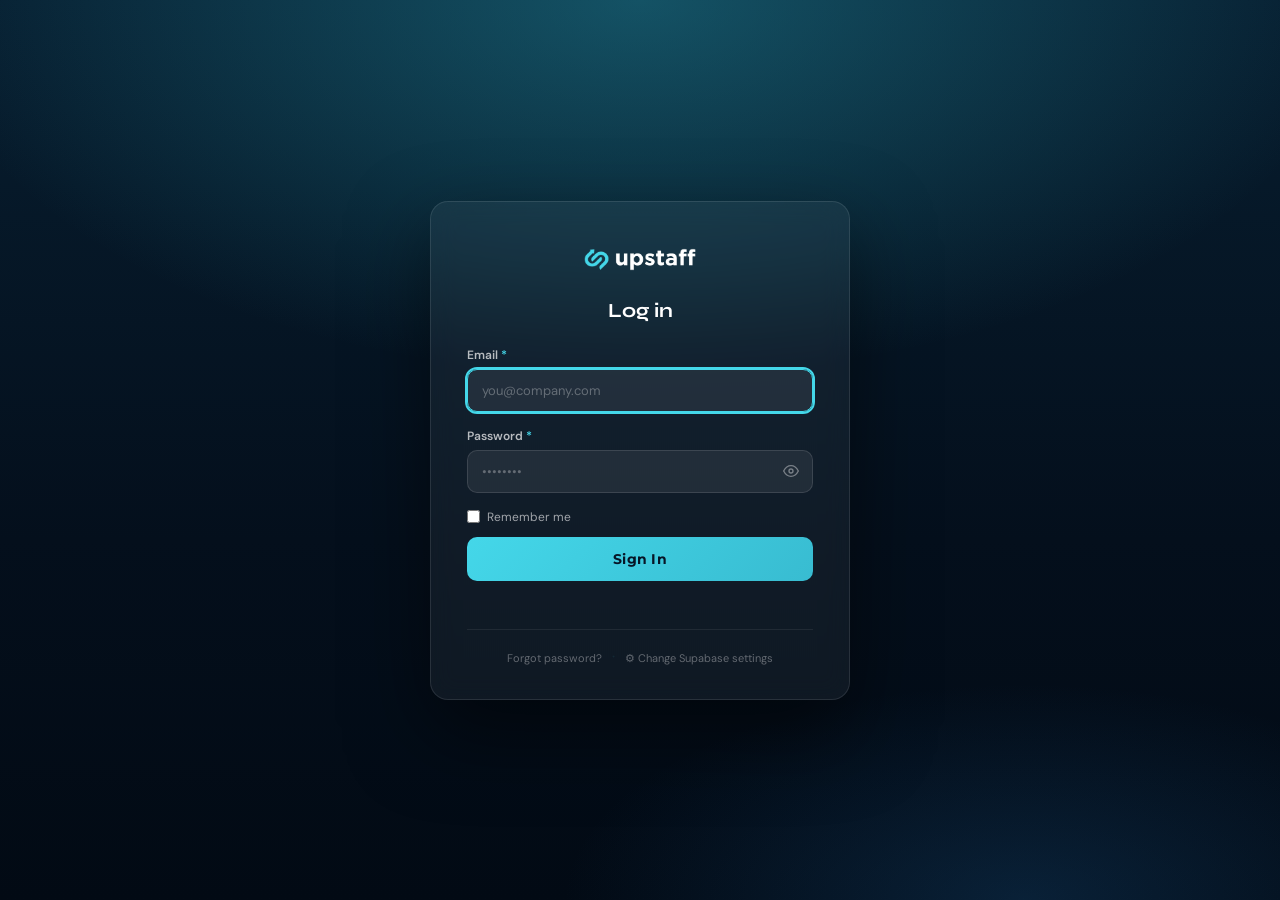
==== index.html @ f45a8b85 "Apply review feedback UI fixes and migrate applicants table to Supabase flat columns UI / UX: - Repl" ====
<!doctype html>
<html lang="en" class="auth-pending">
<head>
<meta charset="UTF-8"/>
<meta name="viewport" content="width=device-width, initial-scale=1.0"/>
<link rel="icon" type="image/png" href="css/Logo-NavBar.png"/>
<link rel="stylesheet" href="https://cdn.jsdelivr.net/npm/cropperjs@1.6.2/dist/cropper.min.css"/>
<script src="https://cdn.jsdelivr.net/npm/cropperjs@1.6.2/dist/cropper.min.js"></script>
<!-- Supabase auth does not need Cross-Origin-Opener-Policy -->

<!-- Hide app UI until auth check finishes — prevents flash-of-content
     and stops a "disable JS" attacker from seeing skeleton. -->
<style id="auth-gate-style">
  html.auth-pending body > *:not(#login-gate-overlay):not(script):not(style) {
    visibility: hidden !important;
  }
  html.auth-pending #login-gate-overlay { visibility: visible !important; }
</style>
<script>
  // Fail-safe: if JS errors before auth resolves, still keep app hidden.
  // Removed by _hideLoginGate() on successful login, or by _showLoginGate()
  // (which keeps the gate visible).
  window._releaseAuthPending = function () {
    document.documentElement.classList.remove('auth-pending');
  };
</script>

<title>upstaff — Project Board</title>
<link rel="preconnect" href="https://fonts.googleapis.com"/>
<link href="https://fonts.googleapis.com/css2?family=Montserrat:wght@500;600;700&family=Syne:wght@600;700;800&family=DM+Sans:opsz,wght@9..40,400;9..40,500;9..40,600&display=swap" rel="stylesheet"/>
<!-- ══════════════════════════════════════════════
     GOOGLE CALENDAR API — Script Loader
     This loads the Google API client library (gapi)
     which lets us connect to Google Calendar.
══════════════════════════════════════════════ -->
<script src="https://apis.google.com/js/api.js"></script>
<!-- GIS client kept for Google Calendar OAuth (not used for login) -->
<script src="https://accounts.google.com/gsi/client" async defer></script>
<!-- Supabase JS SDK -->
<script src="https://cdn.jsdelivr.net/npm/@supabase/supabase-js@2"></script>
<script src="https://cdn.jsdelivr.net/npm/@emailjs/browser@4/dist/email.min.js"></script>
  <link rel="stylesheet" href="css/pm-ui-base.css">
<link rel="stylesheet" href="css/pm-ui-components.css">
<link rel="stylesheet" href="css/pm-ui-calendar.css">
<link rel="stylesheet" href="css/pm-ui-glass.css">
<!-- ── Library integrations ── -->
<link rel="stylesheet" href="https://unpkg.com/tippy.js@6/dist/tippy.css" />
<script src="https://cdn.jsdelivr.net/npm/apexcharts"></script>
<script src="https://cdn.jsdelivr.net/npm/sortablejs@latest/Sortable.min.js"></script>
<script src="https://cdn.jsdelivr.net/npm/gsap@3/dist/gsap.min.js"></script>
<script src="https://unpkg.com/@popperjs/core@2"></script>
<script src="https://unpkg.com/tippy.js@6"></script>
</head>
<body>
<div id="app">

<!-- ════════════════════════════════════════
     SIDEBAR
════════════════════════════════════════ -->
<aside id="sidebar">
<div class="sidebar-logo">
    <!-- dark mode logo (light-coloured, shows on dark sidebar) -->
    <img class="sidebar-logo-img logo-for-dark"  src="css/logo-footer.dark.png"  alt="upstaff logo" style="display:block"/>
    <!-- light mode logo (dark-coloured, shows on white sidebar) -->
    <img class="sidebar-logo-img logo-for-light" src="css/logo-footer.light.png" alt="upstaff logo" style="display:none"/>
  </div>

  <div class="sidebar-section-label">Workspace</div>
  <nav>
    <button class="nav-item active" data-space="recruitment" aria-label="Recruitment">
      <svg width="16" height="16" viewBox="0 0 24 24" fill="none" stroke="currentColor" stroke-width="2.2" stroke-linecap="round"><circle cx="12" cy="8" r="4"/><path d="M20 21a8 8 0 1 0-16 0"/></svg>
      <span class="nav-label">Recruitment</span>
    </button>
    <button class="nav-item" data-space="onboarding" aria-label="Onboarding">
      <svg width="16" height="16" viewBox="0 0 24 24" fill="none" stroke="currentColor" stroke-width="2.2" stroke-linecap="round"><rect x="2" y="7" width="20" height="14" rx="2"/><path d="M16 21V5a2 2 0 0 0-2-2h-4a2 2 0 0 0-2 2v16"/></svg>
      <span class="nav-label">Onboarding</span>
    </button>
    <div class="sidebar-section-label u-mt-8">Views</div>
    <button class="nav-item" data-space="analytics" aria-label="Analytics">
      <svg width="16" height="16" viewBox="0 0 24 24" fill="none" stroke="currentColor" stroke-width="2.2" stroke-linecap="round"><line x1="18" y1="20" x2="18" y2="10"/><line x1="12" y1="20" x2="12" y2="4"/><line x1="6" y1="20" x2="6" y2="14"/></svg>
      <span class="nav-label">Analytics</span>
    </button>
    <!-- Calendar nav item now switches to calendar view directly -->
    <button class="nav-item" data-space="calendar-nav" id="nav-calendar" aria-label="Calendar">
      <svg width="16" height="16" viewBox="0 0 24 24" fill="none" stroke="currentColor" stroke-width="2.2" stroke-linecap="round"><rect x="3" y="4" width="18" height="18" rx="2"/><line x1="16" y1="2" x2="16" y2="6"/><line x1="8" y1="2" x2="8" y2="6"/><line x1="3" y1="10" x2="21" y2="10"/></svg>
      <span class="nav-label">Calendar</span>
    </button>
    <!-- Candidates folder -->
    <button class="nav-item" data-space="candidates" id="nav-candidates" aria-label="Candidates">
      <svg width="16" height="16" viewBox="0 0 24 24" fill="none" stroke="currentColor" stroke-width="2.2" stroke-linecap="round"><path d="M16 21v-2a4 4 0 0 0-4-4H6a4 4 0 0 0-4 4v2"/><circle cx="9" cy="7" r="4"/><path d="m22 21-3-3m1-5a6 6 0 1 1-12 0 6 6 0 0 1 12 0z" style="display:none"/><polyline points="16 11 18 13 22 9"/></svg>
      <span class="nav-label">Candidates</span>
    </button>
    <!-- Settings nav item -->
    <button class="nav-item" data-space="settings" id="nav-settings" aria-label="Settings">
      <svg width="16" height="16" viewBox="0 0 24 24" fill="none" stroke="currentColor" stroke-width="2.2" stroke-linecap="round"><circle cx="12" cy="12" r="3"/><path d="M19.4 15a1.65 1.65 0 0 0 .33 1.82l.06.06a2 2 0 0 1-2.83 2.83l-.06-.06a1.65 1.65 0 0 0-1.82-.33 1.65 1.65 0 0 0-1 1.51V21a2 2 0 0 1-4 0v-.09A1.65 1.65 0 0 0 9 19.4a1.65 1.65 0 0 0-1.82.33l-.06.06a2 2 0 0 1-2.83-2.83l.06-.06A1.65 1.65 0 0 0 4.68 15a1.65 1.65 0 0 0-1.51-1H3a2 2 0 0 1 0-4h.09A1.65 1.65 0 0 0 4.6 9a1.65 1.65 0 0 0-.33-1.82l-.06-.06a2 2 0 0 1 2.83-2.83l.06.06A1.65 1.65 0 0 0 9 4.68a1.65 1.65 0 0 0 1-1.51V3a2 2 0 0 1 4 0v.09a1.65 1.65 0 0 0 1 1.51 1.65 1.65 0 0 0 1.82-.33l.06-.06a2 2 0 0 1 2.83 2.83l-.06.06A1.65 1.65 0 0 0 19.4 9a1.65 1.65 0 0 0 1.51 1H21a2 2 0 0 1 0 4h-.09a1.65 1.65 0 0 0-1.51 1z"/></svg>
      <span class="nav-label">Settings</span>
    </button>
  </nav>

  <div class="sidebar-footer">
    <button id="toggle-btn" aria-label="Collapse sidebar">
      <svg id="toggle-icon" width="15" height="15" viewBox="0 0 24 24" fill="none" stroke="currentColor" stroke-width="2.5" stroke-linecap="round"><polyline points="15 18 9 12 15 6"/></svg>
      <span class="toggle-label" style="font-size:12px;font-weight:600;margin-left:8px">Collapse</span>
    </button>
  </div>
</aside>

<!-- Mobile sidebar backdrop -->
<div id="sidebar-backdrop"></div>

<!-- ════════════════════════════════════════
     MAIN
════════════════════════════════════════ -->
<div id="main">

  <!-- Top Bar -->
  <div id="topbar">
    <!-- Mobile hamburger — shown via CSS on ≤768px -->
    <button id="mobile-menu-btn" aria-label="Open menu">
      <svg width="16" height="16" viewBox="0 0 24 24" fill="none" stroke="currentColor" stroke-width="2.5" stroke-linecap="round"><line x1="3" y1="6" x2="21" y2="6"/><line x1="3" y1="12" x2="21" y2="12"/><line x1="3" y1="18" x2="21" y2="18"/></svg>
    </button>
    <div class="topbar-breadcrumb">
      <span class="crumb-parent" id="crumb-parent">Recruitment</span>
      <span class="crumb-sep">›</span>
      <span class="crumb-current" id="crumb-current">Interview Pipeline</span>
    </div>
    <span id="last-saved-indicator" title="Last save time"></span>
    <div class="topbar-spacer"></div>
    <button class="topbar-btn" id="btn-global-search" aria-label="Open search" onclick="openGlobalSearch()">
      <svg width="13" height="13" viewBox="0 0 24 24" fill="none" stroke="currentColor" stroke-width="2.5" stroke-linecap="round"><circle cx="11" cy="11" r="8"/><line x1="21" y1="21" x2="16.65" y2="16.65"/></svg>
      Search
      <kbd style="font-size:9px;padding:1px 4px;border-radius:4px;border:1px solid var(--border);color:var(--muted);margin-left:2px;">Ctrl+K</kbd>
    </button>
    <button class="topbar-btn primary" id="btn-add-task" aria-label="Add applicant">
      <svg width="13" height="13" viewBox="0 0 24 24" fill="none" stroke="currentColor" stroke-width="2.5" stroke-linecap="round"><line x1="12" y1="5" x2="12" y2="19"/><line x1="5" y1="12" x2="19" y2="12"/></svg>
      Add Applicant
    </button>
    <!-- Notification Bell -->
    <div id="notif-wrapper" style="position:relative;">
      <button class="topbar-btn" id="notif-bell-btn" data-action="toggleNotifPanel" title="Notifications" aria-label="Notifications" style="position:relative;">
        <svg width="14" height="14" viewBox="0 0 24 24" fill="none" stroke="currentColor" stroke-width="2.2" stroke-linecap="round"><path d="M18 8A6 6 0 0 0 6 8c0 7-3 9-3 9h18s-3-2-3-9"/><path d="M13.73 21a2 2 0 0 1-3.46 0"/></svg>
        <span id="notif-badge" class="notif-badge"></span>
      </button>
      <!-- Notification Panel -->
      <div id="notif-panel" class="notif-panel">
        <div style="display:flex;align-items:center;justify-content:space-between;padding:12px 14px;border-bottom:1px solid var(--border);">
          <span style="font-size:13px;font-weight:700;color:var(--text);">Notifications</span>
          <button data-action="markAllNotifsRead" style="font-size:11px;color:var(--cyan);background:none;border:none;cursor:pointer;font-weight:600;">Mark all read</button>
        </div>
        <div id="notif-panel-list" style="max-height:340px;overflow-y:auto;"></div>
      </div>
    </div>
    <!-- Avatar + logout dropdown -->
    <div id="avatar-wrapper" style="position:relative">
      <div class="topbar-avatar" title="Account" onclick="toggleAvatarMenu()" style="cursor:pointer">HR</div>
      <div id="avatar-menu" style="display:none;position:absolute;right:0;top:calc(100% + 8px);min-width:190px;background:var(--surface-1);border:1px solid var(--border);border-radius:11px;box-shadow:0 8px 24px rgba(0,0,0,.18);z-index:9999;overflow:hidden">
        <div style="padding:12px 14px 10px;border-bottom:1px solid var(--border)">
          <div style="display:flex;align-items:center;gap:10px;margin-bottom:8px">
            <div id="avatar-dropdown-circle" style="width:40px;height:40px;border-radius:50%;overflow:hidden;flex-shrink:0;background:var(--cyan);display:flex;align-items:center;justify-content:center;font-weight:700;font-size:15px;color:#0f172a">HR</div>
            <label for="profile-photo-input" style="font-size:11px;color:var(--cyan);cursor:pointer;font-weight:600;line-height:1.4">Change<br>photo</label>
          </div>
          <div style="font-size:12px;font-weight:700;color:var(--text)" id="avatar-name-label">HR Admin</div>
          <div style="font-size:11px;color:var(--muted)" id="avatar-email-label">Not connected</div>
        </div>
        <button onclick="handleLogout()" class="avatar-logout-btn">
          <svg width="13" height="13" viewBox="0 0 24 24" fill="none" stroke="currentColor" stroke-width="2.5" stroke-linecap="round"><path d="M9 21H5a2 2 0 0 1-2-2V5a2 2 0 0 1 2-2h4"/><polyline points="16 17 21 12 16 7"/><line x1="21" y1="12" x2="9" y2="12"/></svg>
          Log Out
        </button>
      </div>
    </div>
    <!-- Dark / Light mode toggle -->
    <button id="theme-toggle" title="Toggle dark mode" aria-label="Toggle dark mode">
      <svg class="icon-moon" width="15" height="15" viewBox="0 0 24 24" fill="none" stroke="currentColor" stroke-width="2.2" stroke-linecap="round"><path d="M21 12.79A9 9 0 1 1 11.21 3a7 7 0 0 0 9.79 9.79z"/></svg>
      <svg class="icon-sun"  width="15" height="15" viewBox="0 0 24 24" fill="none" stroke="currentColor" stroke-width="2.2" stroke-linecap="round"><circle cx="12" cy="12" r="5"/><line x1="12" y1="1" x2="12" y2="3"/><line x1="12" y1="21" x2="12" y2="23"/><line x1="4.22" y1="4.22" x2="5.64" y2="5.64"/><line x1="18.36" y1="18.36" x2="19.78" y2="19.78"/><line x1="1" y1="12" x2="3" y2="12"/><line x1="21" y1="12" x2="23" y2="12"/><line x1="4.22" y1="19.78" x2="5.64" y2="18.36"/><line x1="18.36" y1="5.64" x2="19.78" y2="4.22"/></svg>
    </button>
  </div>

  <!-- Super Filter Panel -->
  <div id="super-filter-panel" class="super-filter-panel" style="display:none;">

    <!-- LIST / BOARD / TABLE filters -->
    <div id="sf-list-section" class="super-filter-inner">
      <div class="super-filter-group">
        <label class="super-filter-label">Position</label>
        <select class="list-filter-select" id="list-filter-position" onchange="renderList();updateFilterBadge()">
          <option value="">All Positions</option>
        </select>
      </div>
      <div class="super-filter-group">
        <label class="super-filter-label">Assignee</label>
        <select class="list-filter-select" id="list-filter-assignee" onchange="renderList();updateFilterBadge()">
          <option value="">All Assignees</option>
          <option>Assistant</option><option>Manager</option>
        </select>
      </div>
      <div class="super-filter-group">
        <label class="super-filter-label">Priority</label>
        <select class="list-filter-select" id="list-filter-priority" onchange="renderList();updateFilterBadge()">
          <option value="">All Priorities</option>
          <option>Low</option><option>Medium</option><option>High</option><option>Urgent</option>
        </select>
      </div>
      <div class="super-filter-group">
        <label class="super-filter-label">Due From</label>
        <input type="date" class="list-filter-select" id="list-filter-date-from" onchange="renderList();updateFilterBadge()" style="height:32px;"/>
      </div>
      <div class="super-filter-group">
        <label class="super-filter-label">Due To</label>
        <input type="date" class="list-filter-select" id="list-filter-date-to" onchange="renderList();updateFilterBadge()" style="height:32px;"/>
      </div>
      <div class="super-filter-sep"></div>
      <div class="super-filter-group">
        <label class="super-filter-label">Sort By</label>
        <select class="list-filter-select" id="list-sort" onchange="renderList()">
          <option value="due-asc">Due Date ↑</option>
          <option value="due-desc">Due Date ↓</option>
          <option value="name-asc">Name A–Z</option>
          <option value="name-desc">Name Z–A</option>
          <option value="priority-desc">Priority (High–Low)</option>
          <option value="created-desc">Newest First</option>
        </select>
      </div>
      <div class="super-filter-spacer"></div>
      <button class="super-filter-clear" id="super-filter-clear-btn" onclick="clearAllFilters()" style="display:none;">
        <svg width="11" height="11" viewBox="0 0 24 24" fill="none" stroke="currentColor" stroke-width="2.5" stroke-linecap="round"><line x1="18" y1="6" x2="6" y2="18"/><line x1="6" y1="6" x2="18" y2="18"/></svg>
        Clear All
      </button>
    </div>

    <!-- CALENDAR filters — moved to inline cal-filter-bar; keep empty div so JS refs don't error -->
    <div id="sf-cal-section" class="super-filter-inner" style="display:none;"></div>

  </div>

  <!-- View Tabs Bar — hidden on Settings page -->
  <div id="view-bar">
    <button class="view-tab active" data-view="list">
      <svg width="13" height="13" viewBox="0 0 24 24" fill="none" stroke="currentColor" stroke-width="2.5" stroke-linecap="round"><line x1="8" y1="6" x2="21" y2="6"/><line x1="8" y1="12" x2="21" y2="12"/><line x1="8" y1="18" x2="21" y2="18"/><line x1="3" y1="6" x2="3.01" y2="6"/><line x1="3" y1="12" x2="3.01" y2="12"/><line x1="3" y1="18" x2="3.01" y2="18"/></svg>
      List
    </button>
    <button class="view-tab" data-view="board">
      <svg width="13" height="13" viewBox="0 0 24 24" fill="none" stroke="currentColor" stroke-width="2.5" stroke-linecap="round"><rect x="3" y="3" width="7" height="9" rx="1"/><rect x="14" y="3" width="7" height="5" rx="1"/><rect x="14" y="12" width="7" height="9" rx="1"/><rect x="3" y="16" width="7" height="5" rx="1"/></svg>
      Board
    </button>
    <button class="view-tab" data-view="calendar">
      <svg width="13" height="13" viewBox="0 0 24 24" fill="none" stroke="currentColor" stroke-width="2.5" stroke-linecap="round"><rect x="3" y="4" width="18" height="18" rx="2"/><line x1="16" y1="2" x2="16" y2="6"/><line x1="8" y1="2" x2="8" y2="6"/><line x1="3" y1="10" x2="21" y2="10"/></svg>
         Calendar
    </button>
    <button class="view-tab" data-view="table">
      <svg width="13" height="13" viewBox="0 0 24 24" fill="none" stroke="currentColor" stroke-width="2.5" stroke-linecap="round"><rect x="3" y="3" width="18" height="18" rx="2"/><line x1="3" y1="9" x2="21" y2="9"/><line x1="3" y1="15" x2="21" y2="15"/><line x1="9" y1="3" x2="9" y2="21"/><line x1="15" y1="3" x2="15" y2="21"/></svg>
      Table
    </button>
  </div>

  <!-- Content Area -->
  <div id="content">

    <!-- ── LIST VIEW ── -->
    <div id="view-list" class="view-panel">

      <!-- Stats Bar + Status Tabs row -->
      <div class="list-header-row">
        <div class="list-stats-bar" id="list-stats-bar"></div>
        <div class="list-status-tabs" id="list-status-tabs"></div>
      </div>

      <!-- Inline search bar (filter controls moved to super filter panel) -->
      <div class="list-filter-bar">
        <div class="list-search-wrap">
          <svg class="list-search-icon" width="13" height="13" viewBox="0 0 24 24" fill="none" stroke="currentColor" stroke-width="2.5" stroke-linecap="round"><circle cx="11" cy="11" r="8"/><line x1="21" y1="21" x2="16.65" y2="16.65"/></svg>
          <input type="text" placeholder="Search applicants…" id="list-search"/>
        </div>
        <button class="filter-btn" id="list-filter-btn" aria-label="Filter" onclick="toggleSuperFilter()" style="display:inline-flex;align-items:center;gap:6px;">
          <svg width="13" height="13" viewBox="0 0 24 24" fill="none" stroke="currentColor" stroke-width="2.5" stroke-linecap="round"><line x1="4" y1="6" x2="20" y2="6"/><line x1="8" y1="12" x2="20" y2="12"/><line x1="12" y1="18" x2="20" y2="18"/></svg>
          Filter
          <span id="filter-active-badge" style="display:none;background:var(--violet);color:#fff;border-radius:99px;font-size:9px;font-weight:800;padding:1px 5px;margin-left:2px;"></span>
        </button>
        <button class="filter-btn" id="list-density-btn" aria-label="Toggle density" onclick="toggleListDensity()" title="Toggle row density" style="display:inline-flex;align-items:center;gap:6px;">
          <svg width="13" height="13" viewBox="0 0 24 24" fill="none" stroke="currentColor" stroke-width="2.5" stroke-linecap="round"><line x1="3" y1="6" x2="21" y2="6"/><line x1="3" y1="12" x2="21" y2="12"/><line x1="3" y1="18" x2="21" y2="18"/></svg>
          Density
        </button>
        <div id="list-saved-views" class="saved-views-bar"></div>
      </div>

      <!-- Active filter tags -->
      <div id="list-active-tags" style="display:none;margin-bottom:12px" class="list-active-filters"></div>

       <div id="list-sections"></div>
      <div class="list-pagination" id="list-pagination" style="display:none">
        <button class="pagination-btn" id="pagination-prev" data-action="listPageChange" data-arg="-1">← Prev</button>
        <span class="pagination-info" id="pagination-info"></span>
        <button class="pagination-btn" id="pagination-next" data-action="listPageChange" data-arg="1">Next →</button>
      </div>
    </div>

    <!-- ── BOARD VIEW ── -->
    <div id="view-board" class="view-panel" style="display:none">
  <div id="mobile-board-notice">
    <svg width="40" height="40" viewBox="0 0 24 24" fill="none" stroke="currentColor" stroke-width="1.5" stroke-linecap="round"><rect x="3" y="3" width="7" height="9" rx="1"/><rect x="14" y="3" width="7" height="5" rx="1"/><rect x="14" y="12" width="7" height="9" rx="1"/><rect x="3" y="16" width="7" height="5" rx="1"/></svg>
    <strong>Board view isn't available on mobile</strong>
    <span>Switch to <strong>List</strong> view for the best experience on smaller screens.</span>
    <button data-action="switchView" data-arg="list" style="margin-top:8px;padding:9px 20px;border-radius:10px;background:var(--violet);color:#fff;border:none;font-size:12px;font-weight:700;cursor:pointer">Go to List View →</button>
  </div>
      <div class="board-toolbar">
        <label class="board-toolbar-lbl">Group by:</label>
        <select id="board-group-by" class="board-toolbar-sel" onchange="setBoardGroupBy(this.value)">
          <option value="none">None</option>
          <option value="position">Position</option>
        </select>
        <span class="board-toolbar-hint">Click column header to collapse · Click count badge to set WIP limit</span>
      </div>
      <div class="board-wrap" id="board-wrap"></div>
    </div>

    

    <!-- ── CALENDAR VIEW ── (existing code unchanged) -->
    <div id="view-calendar" class="view-panel" style="display:none">
      <div style="display:flex;flex-direction:column;gap:18px">
        <div style="background:var(--surface-1);border:1px solid var(--border);border-radius:14px;padding:16px 20px">
          <div class="cal-toolbar">
            <button class="cal-nav-btn" id="cal-prev" aria-label="Previous month"><svg width="14" height="14" viewBox="0 0 24 24" fill="none" stroke="currentColor" stroke-width="2.5" stroke-linecap="round" aria-hidden="true"><polyline points="15 18 9 12 15 6"/></svg></button>
            <div class="cal-month-label" id="cal-month-label"></div>
            <button class="cal-nav-btn" id="cal-next" aria-label="Next month"><svg width="14" height="14" viewBox="0 0 24 24" fill="none" stroke="currentColor" stroke-width="2.5" stroke-linecap="round" aria-hidden="true"><polyline points="9 18 15 12 9 6"/></svg></button>
            <button class="cal-nav-btn" id="cal-today" style="width:auto;padding:0 12px;font-size:11px;font-weight:700">Today</button>
            <input type="date" id="cal-jump-date" title="Jump to date"
              style="border:1.5px solid var(--border);background:var(--surface-1);color:var(--text);border-radius:9px;padding:4px 8px;font-size:11px;font-family:'Montserrat',sans-serif;cursor:pointer;height:32px;"
              onchange="if(this.value){calDate=new Date(this.value+'T12:00');renderCalendar();this.blur()}">
            <div class="cal-view-tabs">
              <button class="cal-view-tab active" data-calview="month">Month</button>
              <button class="cal-view-tab" data-calview="week">Week</button>
              <button class="cal-view-tab" data-calview="day">Day</button>
            </div>
            <button class="cal-add-btn" id="cal-add-btn">
              <svg width="14" height="14" viewBox="0 0 24 24" fill="none" stroke="currentColor" stroke-width="2.5" stroke-linecap="round"><line x1="12" y1="5" x2="12" y2="19"/><line x1="5" y1="12" x2="19" y2="12"/></svg>
              <span>Schedule Interview</span>
            </button>
            <!-- ── Calendar Filter Toggle Button ── -->
            <button id="cal-filter-btn" onclick="toggleCalFilterBar()" style="display:flex;align-items:center;gap:5px;padding:8px 14px;border-radius:11px;border:1.5px solid var(--border);background:var(--surface-1);font-size:12px;font-weight:700;color:var(--muted);cursor:pointer;transition:all .15s;white-space:nowrap;" title="Filter events">
              <svg width="13" height="13" viewBox="0 0 24 24" fill="none" stroke="currentColor" stroke-width="2.5" stroke-linecap="round"><line x1="4" y1="6" x2="20" y2="6"/><line x1="8" y1="12" x2="20" y2="12"/><line x1="12" y1="18" x2="20" y2="18"/></svg>
              Filters
              <span id="cal-toolbar-filter-badge" style="display:none;background:var(--violet);color:#fff;border-radius:99px;font-size:9px;font-weight:800;padding:1px 5px;"></span>
            </button>
            <!-- ── Google Calendar Sync Button ── -->
            <button id="gcal-sync-btn" data-action="handleGCalSync" style="display:flex;align-items:center;gap:6px;padding:8px 14px;border-radius:11px;border:1.5px solid var(--border);background:var(--surface-1);font-size:12px;font-weight:700;color:var(--muted);cursor:pointer;transition:all .15s;white-space:nowrap" title="Sync events from Google Calendar">
              <!-- Google Calendar icon (SVG) -->
              <svg width="15" height="15" viewBox="0 0 24 24" fill="none" stroke="currentColor" stroke-width="2" stroke-linecap="round"><rect x="3" y="4" width="18" height="18" rx="2"/><line x1="16" y1="2" x2="16" y2="6"/><line x1="8" y1="2" x2="8" y2="6"/><line x1="3" y1="10" x2="21" y2="10"/><circle cx="8" cy="16" r="1" fill="currentColor"/><circle cx="12" cy="16" r="1" fill="currentColor"/></svg>
              <span id="gcal-btn-label">Sync Google Cal</span>
            </button>
          </div>
        </div>
        <!-- ── Inline Calendar Filter Bar ── -->
        <div id="cal-filter-bar" style="display:none;background:var(--surface-2);border:1px solid var(--border);border-radius:12px;padding:14px 18px;margin-top:8px;">
          <div style="display:flex;flex-wrap:wrap;gap:10px;align-items:flex-end;">
            <div style="display:flex;flex-direction:column;gap:4px;min-width:140px;">
              <label style="font-size:10px;font-weight:700;color:var(--muted);text-transform:uppercase;letter-spacing:.5px;">Calendar</label>
              <select class="list-filter-select" id="cal-filter-calendar" onchange="renderCalendar();updateCalFilterBadge()"><option value="">All Calendars</option></select>
            </div>
            <div style="display:flex;flex-direction:column;gap:4px;min-width:140px;">
              <label style="font-size:10px;font-weight:700;color:var(--muted);text-transform:uppercase;letter-spacing:.5px;">Position</label>
              <select class="list-filter-select" id="cal-filter-position" onchange="renderCalendar();updateCalFilterBadge()"><option value="">All Positions</option></select>
            </div>
            <div style="display:flex;flex-direction:column;gap:4px;min-width:130px;">
              <label style="font-size:10px;font-weight:700;color:var(--muted);text-transform:uppercase;letter-spacing:.5px;">Status</label>
              <select class="list-filter-select" id="cal-filter-status" onchange="renderCalendar();updateCalFilterBadge()">
                <option value="">All Statuses</option>
                <option>Scheduled</option><option>Completed</option><option>Rescheduled</option><option>Cancelled</option>
              </select>
            </div>
            <div style="display:flex;flex-direction:column;gap:4px;min-width:130px;">
              <label style="font-size:10px;font-weight:700;color:var(--muted);text-transform:uppercase;letter-spacing:.5px;">Type</label>
              <select class="list-filter-select" id="cal-filter-type" onchange="renderCalendar();updateCalFilterBadge()">
                <option value="">All Types</option><option>Face-to-Face</option><option>Virtual</option>
              </select>
            </div>
            <div style="display:flex;flex-direction:column;gap:4px;min-width:120px;">
              <label style="font-size:10px;font-weight:700;color:var(--muted);text-transform:uppercase;letter-spacing:.5px;">From</label>
              <input type="date" class="list-filter-select" id="cal-filter-date-from" onchange="renderCalendar();updateCalFilterBadge()" style="height:32px;"/>
            </div>
            <div style="display:flex;flex-direction:column;gap:4px;min-width:120px;">
              <label style="font-size:10px;font-weight:700;color:var(--muted);text-transform:uppercase;letter-spacing:.5px;">To</label>
              <input type="date" class="list-filter-select" id="cal-filter-date-to" onchange="renderCalendar();updateCalFilterBadge()" style="height:32px;"/>
            </div>
            <button id="cal-filter-clear-btn" onclick="clearCalFilters()" style="display:none;align-items:center;gap:5px;padding:6px 12px;border-radius:9px;border:1.5px solid var(--border);background:transparent;font-size:11px;font-weight:700;color:var(--muted);cursor:pointer;">
              <svg width="11" height="11" viewBox="0 0 24 24" fill="none" stroke="currentColor" stroke-width="2.5" stroke-linecap="round"><line x1="18" y1="6" x2="6" y2="18"/><line x1="6" y1="6" x2="18" y2="18"/></svg>
              Clear All
            </button>
          </div>
        </div>
        <div style="display:flex;flex-wrap:wrap;gap:14px;align-items:center;justify-content:space-between">
          <div id="cal-legend-dynamic" class="cal-legend"></div>
          <div id="gcal-status-badge" style="display:none;align-items:center;gap:6px;font-size:11px;font-weight:600;padding:5px 10px;border-radius:8px;background:rgba(66,133,244,.1);color:#4285F4;border:1px solid rgba(66,133,244,.2)">
            <svg width="11" height="11" viewBox="0 0 24 24" fill="none" stroke="currentColor" stroke-width="2.5" stroke-linecap="round"><polyline points="20 6 9 17 4 12"/></svg>
            <span id="gcal-status-text">Synced</span>
          </div>
          <div id="cal-active-filter-tags" class="list-active-filters" style="display:none;"></div>
        </div>
        <div class="cal-layout">
          <div id="cal-main-area"></div>
          <div class="card-sidebar">
            <!-- ── Calendars panel ── -->
            <div class="u-mb-20">
              <div style="display:flex;align-items:center;justify-content:space-between;margin-bottom:10px">
                <div class="card-sidebar-title" style="margin:0">Calendars</div>
                <div style="display:flex;gap:5px">
                  <button data-action="handleGCalSync" style="font-size:10px;font-weight:700;padding:3px 9px;border-radius:7px;border:1.5px solid var(--border);background:var(--surface-1);color:var(--muted);cursor:pointer" title="Sync all calendars from Google">⟳ Sync</button>
                  <button data-action="navigateToCalendarsSettings" style="font-size:10px;font-weight:700;padding:3px 9px;border-radius:7px;border:1.5px solid var(--border);background:var(--surface-1);color:var(--muted);cursor:pointer" title="Manage calendars in Settings">⚙ Manage</button>
                </div>
              </div>
              <div id="cal-sidebar-list"></div>
            </div>
            <div style="height:1px;background:var(--border);margin-bottom:16px"></div>
            <!-- ── This Week summary ── -->
            <div class="card-sidebar-title" style="margin-bottom:10px">This Week</div>
            <div id="cal-week-summary" style="margin-bottom:16px;display:flex;flex-wrap:wrap;gap:8px;"></div>
            <div style="height:1px;background:var(--border);margin-bottom:16px"></div>
            <!-- ── Today's schedule ── -->
            <div class="card-sidebar-title">Today's Schedule</div>
            <div class="card-sidebar-sub" id="cal-today-label" style="margin-bottom:14px"></div>
            <div id="cal-today-agenda"></div>
          </div>
        </div>
      </div>
    </div>


<!-- ── ONBOARDING VIEW ── -->
    <div id="view-onboarding" class="view-panel" style="display:none">
      <div class="hr-view-header">
        <div>
          <div class="hr-view-title">Employee Onboarding</div>
          <div class="hr-view-sub">Track new hire progress and onboarding checklists</div>
        </div>
        <div class="hr-view-actions">
          <button class="hr-btn" data-action="filterOnboarding">
            <svg width="13" height="13" viewBox="0 0 24 24" fill="none" stroke="currentColor" stroke-width="2.5" stroke-linecap="round"><polygon points="22 3 2 3 10 12.46 10 19 14 21 14 12.46 22 3"/></svg>
            Filter
          </button>
          <select class="list-filter-select" id="onboarding-filter-status" onchange="renderOnboarding()" style="height:36px">
            <option value="">All Statuses</option>
            <option>Active</option><option>Pending</option><option>Completed</option>
          </select>
          <button class="hr-btn primary" data-action="openHireModal">
            <svg width="13" height="13" viewBox="0 0 24 24" fill="none" stroke="currentColor" stroke-width="2.5" stroke-linecap="round"><line x1="12" y1="5" x2="12" y2="19"/><line x1="5" y1="12" x2="19" y2="12"/></svg>
            Add New Hire
          </button>
        </div>
      </div>

      <!-- Stats -->
      <div class="hr-stats-row" id="onboarding-stats-row"></div>

      <!-- Employee Cards Grid -->
      <div class="onboarding-grid" id="onboarding-grid"></div>
    </div>

    <div id="view-table" class="view-panel" style="display:none">
      <div class="filter-row">
        <button class="filter-btn">Columns</button>
        <button class="filter-btn export-csv-btn" id="export-csv-btn">
          <svg width="12" height="12" viewBox="0 0 24 24" fill="none" stroke="currentColor" stroke-width="2.5" stroke-linecap="round"><path d="M21 15v4a2 2 0 0 1-2 2H5a2 2 0 0 1-2-2v-4"/><polyline points="7 10 12 15 17 10"/><line x1="12" y1="15" x2="12" y2="3"/></svg>
          Export CSV
        </button>
        <div class="filter-spacer"></div>
        <div class="search-wrap">
          <svg class="search-icon" width="13" height="13" viewBox="0 0 24 24" fill="none" stroke="currentColor" stroke-width="2.5" stroke-linecap="round"><circle cx="11" cy="11" r="8"/><line x1="21" y1="21" x2="16.65" y2="16.65"/></svg>
          <input type="text" placeholder="Search…" id="table-search"/>
        </div>
      </div>
      <div class="table-view"><table id="table-el"></table></div>
    </div>

    <!-- ══════════════════════════════════════════════
         SETTINGS VIEW  ← NEW
    ══════════════════════════════════════════════ -->
    <div id="view-settings" class="view-panel" style="display:none">
      <div class="settings-layout">

        <!-- Settings Sidebar Navigation -->
        <div class="settings-nav">
          <button class="settings-nav-item active" data-setting="profile">
            <svg width="15" height="15" viewBox="0 0 24 24" fill="none" stroke="currentColor" stroke-width="2.2" stroke-linecap="round"><circle cx="12" cy="8" r="4"/><path d="M20 21a8 8 0 1 0-16 0"/></svg>
            My Profile
          </button>
          <button class="settings-nav-item" data-setting="appearance">
            <svg width="15" height="15" viewBox="0 0 24 24" fill="none" stroke="currentColor" stroke-width="2.2" stroke-linecap="round"><circle cx="12" cy="12" r="10"/><circle cx="12" cy="12" r="3"/></svg>
            Appearance
          </button>
          <button class="settings-nav-item" data-setting="notifications">
            <svg width="15" height="15" viewBox="0 0 24 24" fill="none" stroke="currentColor" stroke-width="2.2" stroke-linecap="round"><path d="M18 8A6 6 0 0 0 6 8c0 7-3 9-3 9h18s-3-2-3-9"/><path d="M13.73 21a2 2 0 0 1-3.46 0"/></svg>
            Notifications
          </button>
          <button class="settings-nav-item" data-setting="workspace">
            <svg width="15" height="15" viewBox="0 0 24 24" fill="none" stroke="currentColor" stroke-width="2.2" stroke-linecap="round"><path d="M17 21v-2a4 4 0 0 0-4-4H5a4 4 0 0 0-4 4v2"/><circle cx="9" cy="7" r="4"/><path d="M23 21v-2a4 4 0 0 0-3-3.87"/><path d="M16 3.13a4 4 0 0 1 0 7.75"/></svg>
            Workspace
          </button>
          <button class="settings-nav-item" data-setting="positions" data-role-hide="hr">
            <svg width="15" height="15" viewBox="0 0 24 24" fill="none" stroke="currentColor" stroke-width="2.2" stroke-linecap="round"><line x1="8" y1="6" x2="21" y2="6"/><line x1="8" y1="12" x2="21" y2="12"/><line x1="8" y1="18" x2="21" y2="18"/><line x1="3" y1="6" x2="3.01" y2="6"/><line x1="3" y1="12" x2="3.01" y2="12"/><line x1="3" y1="18" x2="3.01" y2="18"/></svg>
            Positions
          </button>
          <button class="settings-nav-item" data-setting="calendars">
            <svg width="15" height="15" viewBox="0 0 24 24" fill="none" stroke="currentColor" stroke-width="2.2" stroke-linecap="round"><rect x="3" y="4" width="18" height="18" rx="2"/><line x1="16" y1="2" x2="16" y2="6"/><line x1="8" y1="2" x2="8" y2="6"/><line x1="3" y1="10" x2="21" y2="10"/></svg>
            Calendars
          </button>
          <button class="settings-nav-item" data-setting="partner-api">
            <svg width="15" height="15" viewBox="0 0 24 24" fill="none" stroke="currentColor" stroke-width="2.2" stroke-linecap="round"><path d="M10 13a5 5 0 0 0 7.54.54l3-3a5 5 0 0 0-7.07-7.07l-1.72 1.71"/><path d="M14 11a5 5 0 0 0-7.54-.54l-3 3a5 5 0 0 0 7.07 7.07l1.71-1.71"/></svg>
            Partner API
          </button>
          <button class="settings-nav-item" data-setting="emailjs">
            <svg width="15" height="15" viewBox="0 0 24 24" fill="none" stroke="currentColor" stroke-width="2.2" stroke-linecap="round"><path d="M4 4h16c1.1 0 2 .9 2 2v12c0 1.1-.9 2-2 2H4c-1.1 0-2-.9-2-2V6c0-1.1.9-2 2-2z"/><polyline points="22,6 12,13 2,6"/></svg>
            EmailJS
          </button>
          <button class="settings-nav-item" data-setting="danger" data-role-hide="hr">
            <svg width="15" height="15" viewBox="0 0 24 24" fill="none" stroke="currentColor" stroke-width="2.2" stroke-linecap="round"><circle cx="12" cy="12" r="10"/><line x1="12" y1="8" x2="12" y2="12"/><line x1="12" y1="16" x2="12.01" y2="16"/></svg>
            Danger Zone
          </button>
        </div>

        <!-- Settings Content Panels -->
        <div id="settings-content">

          <!-- ── My Profile ── -->
          <div class="settings-panel active" id="setting-profile">
            <div class="settings-card">
              <div class="settings-card-title">My Profile</div>
              <div class="settings-card-desc">Update your personal information shown across the dashboard.</div>
              <div style="display:flex;align-items:center;gap:16px;margin-bottom:20px">
                <!-- Avatar with upload overlay -->
                <div style="position:relative;flex-shrink:0">
                  <div id="profile-avatar-circle" style="width:64px;height:64px;border-radius:50%;background:linear-gradient(135deg,var(--violet),var(--cyan));display:flex;align-items:center;justify-content:center;font-size:22px;font-weight:800;color:#fff;overflow:hidden">HR</div>
                  <label for="profile-photo-input" title="Upload photo" style="position:absolute;bottom:0;right:0;width:22px;height:22px;border-radius:50%;background:var(--cyan);display:flex;align-items:center;justify-content:center;cursor:pointer;box-shadow:0 1px 6px rgba(0,0,0,0.35);border:2px solid var(--card)">
                    <svg width="10" height="10" viewBox="0 0 24 24" fill="none" stroke="#fff" stroke-width="2.5" stroke-linecap="round" stroke-linejoin="round"><path d="M21 15v4a2 2 0 0 1-2 2H5a2 2 0 0 1-2-2v-4"/><polyline points="17 8 12 3 7 8"/><line x1="12" y1="3" x2="12" y2="15"/></svg>
                  </label>
                  <input type="file" id="profile-photo-input" accept="image/png,image/jpeg,image/gif,image/webp" style="display:none" onchange="uploadProfilePhoto(this)"/>
                </div>
                <div>
                  <div id="profile-display-name" style="font-size:14px;font-weight:700;color:var(--text)">HR Admin</div>
                  <div id="profile-display-role" style="font-size:12px;color:var(--light);margin-top:2px">Administrator · upstaff</div>
                  <div style="display:flex;gap:8px;margin-top:6px">
                    <label for="profile-photo-input" style="font-size:11px;color:var(--cyan);cursor:pointer;font-weight:600;">Upload photo</label>
                    <span style="font-size:11px;color:var(--muted)">·</span>
                    <span style="font-size:11px;color:var(--muted);cursor:pointer;" onclick="removeProfilePhoto()">Remove</span>
                  </div>
                </div>
              </div>
              <div class="settings-form-row">
                <div class="settings-form-group"><label class="settings-label">First Name</label><input class="settings-input" id="s-profile-firstname" placeholder="First name"/></div>
                <div class="settings-form-group"><label class="settings-label">Last Name</label><input class="settings-input" id="s-profile-lastname" placeholder="Last name"/></div>
              </div>
              <div class="settings-form-group"><label class="settings-label">Email Address <span style="font-weight:400;color:var(--muted);font-size:10px;">(display only — login uses Partner API email)</span></label><input class="settings-input" id="s-profile-email" type="email" placeholder="email@company.com"/></div>
              <div class="settings-form-group"><label class="settings-label">Job Title</label><input class="settings-input" id="s-profile-title" placeholder="e.g. HR Manager"/></div>
              <div class="settings-form-group"><label class="settings-label">Role <span style="font-weight:400;color:var(--muted);font-size:10px;">(set by logged-in account)</span></label>
                <select class="settings-select" id="s-profile-role" disabled style="opacity:0.8;cursor:default;"><option value="HR Manager">HR Manager</option><option value="Assistant">Assistant</option></select>
              </div>
              <div class="settings-form-row">
                <div class="settings-form-group"><label class="settings-label">Timezone</label>
                  <select class="settings-select" id="s-ws-timezone">
                    <option>Asia/Manila (GMT+8)</option><option>UTC</option><option>America/New_York</option><option>America/Los_Angeles</option><option>Europe/London</option><option>Asia/Singapore</option><option>Australia/Sydney (GMT+10)</option>
                  </select>
                </div>
                <div class="settings-form-group"><label class="settings-label">Date Format</label>
                  <select class="settings-select" id="s-ws-dateformat">
                    <option>MM/DD/YYYY</option><option>DD/MM/YYYY</option><option>YYYY-MM-DD</option>
                  </select>
                </div>
              </div>
              <button class="settings-save-btn" onclick="saveProfileSettings()">
                <svg width="14" height="14" viewBox="0 0 24 24" fill="none" stroke="currentColor" stroke-width="2.5" stroke-linecap="round"><polyline points="20 6 9 17 4 12"/></svg>
                Save Profile
              </button>
            </div>

            <!-- Change Password Card -->
            <div class="settings-card" style="margin-top:12px;">
              <div class="settings-card-title">🔑 Change Password</div>
              <div class="settings-card-desc">Update your Supabase login password. You must be logged in.</div>
              <div class="settings-form-group" style="margin-top:12px;">
                <label class="settings-label">New Password</label>
                <input class="settings-input" id="s-new-password" type="password" placeholder="Min. 8 characters" autocomplete="new-password"/>
              </div>
              <div class="settings-form-group">
                <label class="settings-label">Confirm New Password</label>
                <input class="settings-input" id="s-confirm-password" type="password" placeholder="Repeat new password" autocomplete="new-password"/>
              </div>
              <div style="display:flex;align-items:center;gap:12px;margin-top:12px;">
                <button class="settings-save-btn" onclick="handleChangePassword()" style="flex:1;">Change Password</button>
              </div>
              <div id="change-pw-status" style="margin-top:8px;font-size:11px;color:var(--muted);min-height:16px;"></div>
            </div>
          </div>

          <!-- ── Notifications ── -->
          <div class="settings-panel" id="setting-notifications">
            <div class="settings-card">
              <div class="settings-card-title">Notification Preferences</div>
              <div class="settings-card-desc">Choose what events trigger a notification for you.</div>
              <div class="settings-row">
                <div><div class="settings-row-label">Task assigned to me</div><div class="settings-row-sub">Get notified when a task is assigned to you</div></div>
                <label class="toggle-switch"><input type="checkbox" checked/><span class="toggle-slider"></span></label>
              </div>
              <div class="settings-row">
                <div><div class="settings-row-label">Task due soon (24 hrs)</div><div class="settings-row-sub">Reminder one day before a task is due</div></div>
                <label class="toggle-switch"><input type="checkbox" checked/><span class="toggle-slider"></span></label>
              </div>
              <div class="settings-row">
                <div><div class="settings-row-label">Interview scheduled</div><div class="settings-row-sub">Alert when a new interview is added to calendar</div></div>
                <label class="toggle-switch"><input type="checkbox" checked/><span class="toggle-slider"></span></label>
              </div>
              <div class="settings-row">
                <div><div class="settings-row-label">Interview rescheduled / cancelled</div><div class="settings-row-sub">Alert on any calendar changes</div></div>
                <label class="toggle-switch"><input type="checkbox" checked/><span class="toggle-slider"></span></label>
              </div>
              <div class="settings-row">
                <div><div class="settings-row-label">New applicant added</div><div class="settings-row-sub">Notify when a new applicant enters the pipeline</div></div>
                <label class="toggle-switch"><input type="checkbox"/><span class="toggle-slider"></span></label>
              </div>
              <div class="settings-row">
                <div><div class="settings-row-label">Email Notifications</div><div class="settings-row-sub">Receive a daily digest via email</div></div>
                <label class="toggle-switch"><input type="checkbox"/><span class="toggle-slider"></span></label>
              </div>
              <div class="u-mt-16">
                <button class="settings-save-btn" data-action="toastNotifSaved">Save</button>
              </div>
            </div>
          </div>

          <!-- ── Workspace / Team Members ── -->
          <!-- ── Appearance ── -->
          <div class="settings-panel" id="setting-appearance">

            <!-- System Theme -->
            <div class="settings-card">
              <div class="settings-card-title">🖥️ System Theme</div>
              <div class="settings-card-desc">Changes the sidebar, topbar, and overall color palette. Light / Dark mode toggle still works on top of any theme.</div>
              <div class="theme-cards" id="theme-cards">

                <button class="theme-card active" data-theme="ocean" onclick="applyTheme('ocean')">
                  <div class="theme-card-preview" style="background:linear-gradient(160deg,#0f172a 0%,#1e293b 100%)">
                    <div class="theme-card-bar" style="background:#44d7e9"></div>
                  </div>
                  <span class="theme-card-label">Ocean</span>
                </button>

                <button class="theme-card" data-theme="midnight" onclick="applyTheme('midnight')">
                  <div class="theme-card-preview" style="background:linear-gradient(160deg,#050810 0%,#0d1117 100%)">
                    <div class="theme-card-bar" style="background:#3b82f6"></div>
                  </div>
                  <span class="theme-card-label">Midnight</span>
                </button>

                <button class="theme-card" data-theme="violet" onclick="applyTheme('violet')">
                  <div class="theme-card-preview" style="background:linear-gradient(160deg,#1a0533 0%,#2d1b4e 100%)">
                    <div class="theme-card-bar" style="background:#8b5cf6"></div>
                  </div>
                  <span class="theme-card-label">Violet</span>
                </button>

                <button class="theme-card" data-theme="forest" onclick="applyTheme('forest')">
                  <div class="theme-card-preview" style="background:linear-gradient(160deg,#0a1f0f 0%,#142a1a 100%)">
                    <div class="theme-card-bar" style="background:#10b981"></div>
                  </div>
                  <span class="theme-card-label">Forest</span>
                </button>

                <button class="theme-card" data-theme="sunset" onclick="applyTheme('sunset')">
                  <div class="theme-card-preview" style="background:linear-gradient(160deg,#1a0a05 0%,#2d1a08 100%)">
                    <div class="theme-card-bar" style="background:#f59e0b"></div>
                  </div>
                  <span class="theme-card-label">Sunset</span>
                </button>

                <button class="theme-card" data-theme="rose" onclick="applyTheme('rose')">
                  <div class="theme-card-preview" style="background:linear-gradient(160deg,#1a0512 0%,#2d0d1e 100%)">
                    <div class="theme-card-bar" style="background:#ec4899"></div>
                  </div>
                  <span class="theme-card-label">Rose</span>
                </button>

                <button class="theme-card" data-theme="aurora" onclick="applyTheme('aurora')">
                  <div class="theme-card-preview" style="background:linear-gradient(160deg,#021b14 0%,#063824 100%)">
                    <div class="theme-card-bar" style="background:#34d399"></div>
                  </div>
                  <span class="theme-card-label">Aurora</span>
                </button>

                <button class="theme-card" data-theme="crimson" onclick="applyTheme('crimson')">
                  <div class="theme-card-preview" style="background:linear-gradient(160deg,#1a0505 0%,#2e0a0a 100%)">
                    <div class="theme-card-bar" style="background:#ef4444"></div>
                  </div>
                  <span class="theme-card-label">Crimson</span>
                </button>

                <button class="theme-card" data-theme="steel" onclick="applyTheme('steel')">
                  <div class="theme-card-preview" style="background:linear-gradient(160deg,#111318 0%,#1c2028 100%)">
                    <div class="theme-card-bar" style="background:#94a3b8"></div>
                  </div>
                  <span class="theme-card-label">Steel</span>
                </button>

                <button class="theme-card" data-theme="electric" onclick="applyTheme('electric')">
                  <div class="theme-card-preview" style="background:linear-gradient(160deg,#020817 0%,#0a1628 100%)">
                    <div class="theme-card-bar" style="background:#38bdf8"></div>
                  </div>
                  <span class="theme-card-label">Electric</span>
                </button>

                <button class="theme-card" data-theme="copper" onclick="applyTheme('copper')">
                  <div class="theme-card-preview" style="background:linear-gradient(160deg,#180f04 0%,#2c1a08 100%)">
                    <div class="theme-card-bar" style="background:#fb923c"></div>
                  </div>
                  <span class="theme-card-label">Copper</span>
                </button>

                <button class="theme-card" data-theme="arctic" onclick="applyTheme('arctic')">
                  <div class="theme-card-preview" style="background:linear-gradient(160deg,#0a0e14 0%,#141c26 100%)">
                    <div class="theme-card-bar" style="background:#e2e8f0"></div>
                  </div>
                  <span class="theme-card-label">Arctic</span>
                </button>

              </div>
            </div>

            <!-- Custom Background Image (Gmail-style) -->
            <div class="settings-card" style="margin-top:14px">
              <div class="settings-card-title">🖼️ Custom Background</div>
              <div class="settings-card-desc">Upload an image as the dashboard background. Light/dark mode and sidebar still apply on top.</div>

              <!-- Preview thumbnail (hidden until image is set) -->
              <div id="bg-preview-wrap" style="display:none;position:relative;margin-bottom:14px">
                <img id="bg-preview-img" alt="Background preview" style="width:100%;aspect-ratio:16/9;object-fit:cover;border-radius:10px;border:1px solid var(--border);display:block;"/>
                <button onclick="removeBgImage()" style="position:absolute;top:6px;right:6px;background:rgba(0,0,0,0.65);color:#fff;border:none;border-radius:6px;padding:3px 10px;font-size:11px;font-weight:700;cursor:pointer;font-family:'Montserrat',sans-serif">✕ Remove</button>
              </div>

              <!-- Upload trigger -->
              <div style="display:flex;align-items:center;gap:12px;flex-wrap:wrap">
                <label for="bg-image-input" style="display:inline-flex;align-items:center;gap:7px;padding:8px 18px;background:var(--cyan);color:#0f172a;border-radius:8px;cursor:pointer;font-size:12px;font-weight:700;font-family:'Montserrat',sans-serif;flex-shrink:0">
                  <svg width="13" height="13" viewBox="0 0 24 24" fill="none" stroke="currentColor" stroke-width="2.5" stroke-linecap="round" stroke-linejoin="round"><path d="M21 15v4a2 2 0 0 1-2 2H5a2 2 0 0 1-2-2v-4"/><polyline points="17 8 12 3 7 8"/><line x1="12" y1="3" x2="12" y2="15"/></svg>
                  Upload Image
                </label>
                <input type="file" id="bg-image-input" accept="image/png,image/jpeg,image/gif,image/webp" style="display:none" onchange="uploadBgImage(this)"/>
                <span style="font-size:11px;color:var(--muted)">PNG, JPG, WebP · max 5 MB</span>
              </div>

             <!-- Background haze slider (controls scrim darkness + soft blur) -->
              <div id="bg-blur-row" style="display:none;margin-top:16px">
                <label class="settings-label" style="display:block;margin-bottom:4px">Background Haze</label>
                <div style="font-size:11px;color:var(--muted);margin-bottom:8px;line-height:1.4">Higher values darken the background and soften the photo so cards stay readable. Cards keep their glass blur.</div>
                <div style="display:flex;align-items:center;gap:10px">
                  <input type="range" id="bg-blur-slider" min="0" max="15" value="5" style="flex:1;accent-color:var(--cyan);cursor:pointer" oninput="setBgBlur(this.value)"/>
                  <span id="bg-blur-val" style="font-size:12px;color:var(--muted);min-width:34px;text-align:right">5</span>
                </div>
              </div>

              <!-- Image Fit -->
              <div id="bg-fit-row" style="display:none;margin-top:14px">
                <label class="settings-label" style="display:block;margin-bottom:6px">Image Fit</label>
                <div style="display:flex;gap:6px">
                  <button id="bg-fit-cover"   class="bg-ctrl-btn active" onclick="setBgFit('cover')">Cover</button>
                  <button id="bg-fit-contain" class="bg-ctrl-btn"        onclick="setBgFit('contain')">Contain</button>
                  <button id="bg-fit-auto"    class="bg-ctrl-btn"        onclick="setBgFit('auto')">Original</button>
                </div>
                <div style="font-size:11px;color:var(--muted);margin-top:6px;line-height:1.4">
                  <b>Cover</b> fills the screen (may crop). <b>Contain</b> fits the full image. <b>Original</b> uses natural size.
                </div>
              </div>

              <!-- Position Presets (hidden in Contain/Original — no effect there) -->
              <div id="bg-pos-row" style="display:none;margin-top:14px">
                <label class="settings-label" style="display:block;margin-bottom:6px">Position</label>
                <div style="display:flex;gap:6px;flex-wrap:wrap">
                  <button id="bg-pos-center" class="bg-ctrl-btn active" onclick="setBgPosition('center')">Center</button>
                  <button id="bg-pos-top"    class="bg-ctrl-btn"        onclick="setBgPosition('top')">Top</button>
                  <button id="bg-pos-bottom" class="bg-ctrl-btn"        onclick="setBgPosition('bottom')">Bottom</button>
                  <button id="bg-pos-left"   class="bg-ctrl-btn"        onclick="setBgPosition('left center')">Left</button>
                  <button id="bg-pos-right"  class="bg-ctrl-btn"        onclick="setBgPosition('right center')">Right</button>
                </div>
              </div>

              <!-- Zoom (only useful in Cover mode) -->
              <div id="bg-zoom-row" style="display:none;margin-top:14px">
                <label class="settings-label" style="display:block;margin-bottom:4px">Zoom</label>
                <div style="font-size:11px;color:var(--muted);margin-bottom:8px;line-height:1.4">Zoom in to crop edges or remove letterboxing.</div>
                <div style="display:flex;align-items:center;gap:10px">
                  <input type="range" id="bg-zoom-slider" min="100" max="200" value="100" style="flex:1;accent-color:var(--cyan);cursor:pointer" oninput="setBgZoom(this.value)"/>
                  <span id="bg-zoom-val" style="font-size:12px;color:var(--muted);min-width:34px;text-align:right">100%</span>
                </div>
              </div>
            </div>

          </div>

          <!-- ── Workspace / Team Members ── -->
          <div class="settings-panel" id="setting-workspace">
            <div class="settings-card">
              <div style="display:flex;align-items:flex-start;justify-content:space-between;margin-bottom:4px">
                <div>
                  <div class="settings-card-title">Team Members <span id="members-count" style="font-size:11px;font-weight:600;color:var(--muted);background:var(--surface-4);padding:2px 8px;border-radius:99px;margin-left:6px;">0 / 10</span></div>
                  <div class="settings-card-desc">Invite people to access this dashboard. Maximum 10 members.</div>
                </div>
                <button class="settings-save-btn" id="invite-member-btn" onclick="toggleInviteForm()">
                  <svg width="13" height="13" viewBox="0 0 24 24" fill="none" stroke="currentColor" stroke-width="2.5" stroke-linecap="round"><line x1="12" y1="5" x2="12" y2="19"/><line x1="5" y1="12" x2="19" y2="12"/></svg>
                  Invite Member
                </button>
              </div>

              <!-- Invite form -->
              <div id="invite-form" style="display:none;background:var(--surface-3);border-radius:10px;padding:14px;margin-bottom:16px;border:1px solid var(--border);">
                <div style="display:flex;gap:10px;flex-wrap:wrap;align-items:flex-end;">
                  <div style="flex:1;min-width:160px;">
                    <label class="settings-label">Full Name</label>
                    <input type="text" class="settings-input" id="invite-name" placeholder="Jane Doe"/>
                  </div>
                  <div style="flex:1;min-width:180px;">
                    <label class="settings-label">Email Address</label>
                    <input type="email" class="settings-input" id="invite-email" placeholder="member@upstaff.app"/>
                  </div>
                  <div style="min-width:130px;">
                    <label class="settings-label">Role</label>
                    <select class="form-select" id="invite-role" style="height:36px;font-size:13px;">
                      <option value="hr">HR</option>
                      <option value="assistant">Assistant</option>
                    </select>
                  </div>
                </div>
                <div style="display:flex;gap:8px;margin-top:10px;">
                  <button class="settings-save-btn" onclick="sendMemberInvite()">✉ Send Invite Link</button>
                  <button class="settings-save-btn" style="background:var(--surface-2);color:var(--muted);border:1px solid var(--border);" onclick="toggleInviteForm()">Cancel</button>
                </div>
                <div style="font-size:11px;color:var(--muted);margin-top:8px;line-height:1.5;">
                  Invitee gets a one-time magic link by email. Link expires after 1 hour. They set their own password after signing in.
                </div>
                <div id="invite-status" style="margin-top:8px;font-size:12px;"></div>
              </div>

              <!-- Members list -->
              <div id="members-list"></div>
            </div>
          </div>

          <!-- ── Positions ── -->
          <div class="settings-panel" id="setting-positions">
            <div class="settings-card">
              <div style="display:flex;align-items:flex-start;justify-content:space-between;margin-bottom:16px">
                <div>
                  <div style="display:flex;align-items:center;gap:8px">
                    <div class="settings-card-title">Job Positions</div>
                    <span class="position-count" id="position-count">0</span>
                  </div>
                  <div class="settings-card-desc" style="margin-bottom:0">Define the roles available when adding applicants to the pipeline.</div>
                </div>
                <button class="settings-save-btn" id="add-position-btn">
                  <svg width="13" height="13" viewBox="0 0 24 24" fill="none" stroke="currentColor" stroke-width="2.5" stroke-linecap="round"><line x1="12" y1="5" x2="12" y2="19"/><line x1="5" y1="12" x2="19" y2="12"/></svg>
                  Add Position
                </button>
              </div>
              <!-- Inline add input -->
              <div class="position-add-row" id="position-add-row">
                <input type="text" class="position-add-input" id="position-add-input" placeholder="Enter new position name…" autocomplete="off" />
                <button class="position-add-confirm" id="position-add-confirm" title="Add">
                  <svg width="16" height="16" viewBox="0 0 24 24" fill="none" stroke="currentColor" stroke-width="2.5" stroke-linecap="round" stroke-linejoin="round"><polyline points="20 6 9 17 4 12"/></svg>
                </button>
                <button class="position-add-cancel" id="position-add-cancel" title="Cancel">
                  <svg width="14" height="14" viewBox="0 0 24 24" fill="none" stroke="currentColor" stroke-width="2.5" stroke-linecap="round"><line x1="18" y1="6" x2="6" y2="18"/><line x1="6" y1="6" x2="18" y2="18"/></svg>
                </button>
              </div>
              <!-- Search -->
              <div class="position-search-wrap">
                <svg width="15" height="15" viewBox="0 0 24 24" fill="none" stroke="currentColor" stroke-width="2" stroke-linecap="round"><circle cx="11" cy="11" r="8"/><line x1="21" y1="21" x2="16.65" y2="16.65"/></svg>
                <input type="text" class="position-search" id="position-search" placeholder="Search positions…" autocomplete="off" />
              </div>
              <div id="positions-list"></div>
            </div>
          </div>

          <!-- ── Departments ── -->
          <!-- ── Calendars ── -->
          <div class="settings-panel" id="setting-calendars">

            <!-- ── Google Calendar API Credentials ── -->
            <div class="settings-card">
              <div class="settings-card-title">🔑 Google Calendar API Credentials</div>
              <div class="settings-card-desc">Required to sync with Google Calendar. Get these from <a href="https://console.cloud.google.com/" target="_blank" style="color:var(--violet)">Google Cloud Console</a> → APIs &amp; Services → Credentials.</div>
              <div class="settings-row">
                <div><div class="settings-row-label">API Key</div><div class="settings-row-sub">Restrict this key to Google Calendar API only in Cloud Console</div></div>
                <input class="settings-input" id="s-gcal-api-key" placeholder="AIzaSy…"/>
              </div>
              <div class="settings-row">
                <div><div class="settings-row-label">OAuth Client ID</div><div class="settings-row-sub">Web application type, ends in .apps.googleusercontent.com</div></div>
                <input class="settings-input" id="s-gcal-client-id" placeholder="xxxxxx.apps.googleusercontent.com"/>
              </div>
              <div style="margin-top:12px;display:flex;justify-content:flex-end">
                <button class="settings-save-btn" data-action="saveGCalApiCredentials">
                  <svg width="13" height="13" viewBox="0 0 24 24" fill="none" stroke="currentColor" stroke-width="2.5" stroke-linecap="round"><path d="M19 21H5a2 2 0 0 1-2-2V5a2 2 0 0 1 2-2h11l5 5v11a2 2 0 0 1-2 2z"/><polyline points="17 21 17 13 7 13 7 21"/><polyline points="7 3 7 8 15 8"/></svg>
                  Save Credentials
                </button>
              </div>
            </div>

            <!-- ── Connected Calendars list ── -->
            <div class="settings-card">
              <div style="display:flex;align-items:center;justify-content:space-between;margin-bottom:6px">
                <div>
                  <div class="settings-card-title" class="u-mb-2">Connected Calendars</div>
                  <div class="u-fs-12 u-light">Calendars synced from your Google account. Sync to refresh.</div>
                </div>
                <button class="settings-save-btn" data-action="handleGCalSync">
                  <svg width="13" height="13" viewBox="0 0 24 24" fill="none" stroke="currentColor" stroke-width="2.5" stroke-linecap="round"><polyline points="1 4 1 10 7 10"/><path d="M3.51 15a9 9 0 1 0 .49-4.95"/></svg>
                  Sync Google Cal
                </button>
              </div>
              <div id="settings-cal-list" style="margin-top:14px;display:flex;flex-direction:column;gap:8px"></div>
            </div>

            <!-- ── Create New Calendar ── -->
            <div class="settings-card" class="u-mt-0">
              <div class="settings-card-title" style="margin-bottom:4px">Create New Calendar</div>
              <div style="font-size:12px;color:var(--light);margin-bottom:16px">Creates a new calendar directly in your Google account and adds it to the list above.</div>
              <div class="settings-form-row">
                <div class="settings-form-group">
                  <label class="settings-label">Calendar Name</label>
                  <input class="settings-input" id="new-cal-name" placeholder="e.g. Onboarding Interviews"/>
                </div>
                <div class="settings-form-group">
                  <label class="settings-label">Calendar Type</label>
                  <select class="settings-select" id="new-cal-type">
                    <option value="Interview">Interview</option>
                    <option value="Event">Event</option>
                    <option value="To-Do">To-Do</option>
                    <option value="General">General</option>
                    <option value="Holiday">Holiday</option>
                  </select>
                </div>
              </div>
              <div class="settings-form-group">
                <label class="settings-label">Description <span style="font-weight:400;color:var(--light)">(optional)</span></label>
                <input class="settings-input" id="new-cal-desc" placeholder="Short description of this calendar"/>
              </div>
              <div style="display:flex;align-items:center;gap:10px;margin-top:4px">
                <button class="settings-save-btn" id="create-cal-btn" data-action="handleCreateCalendar">
                  <svg width="13" height="13" viewBox="0 0 24 24" fill="none" stroke="currentColor" stroke-width="2.5" stroke-linecap="round"><line x1="12" y1="5" x2="12" y2="19"/><line x1="5" y1="12" x2="19" y2="12"/></svg>
                  Create Calendar
                </button>
                <span id="create-cal-status" style="font-size:12px;color:var(--muted)"></span>
              </div>
            </div>

            <!-- ── Public Calendar Subscriptions ── -->
            <div class="settings-card" class="u-mt-0">
              <div style="display:flex;align-items:flex-start;justify-content:space-between;gap:12px;margin-bottom:16px;flex-wrap:wrap">
                <div>
                  <div class="settings-card-title" style="margin-bottom:3px">Subscribe to Public Calendars</div>
                  <div class="u-fs-12 u-light">
                    Add public holiday and event calendars to your system calendar.
                    Sign in with Google to load events automatically.
                  </div>
                </div>
                <button class="settings-save-btn" data-action="renderPublicCalendars" title="Refresh list">
                  <svg width="13" height="13" viewBox="0 0 24 24" fill="none" stroke="currentColor" stroke-width="2.5" stroke-linecap="round"><polyline points="1 4 1 10 7 10"/><path d="M3.51 15a9 9 0 1 0 .49-4.95"/></svg>
                  Refresh
                </button>
              </div>

              <!-- Public calendar list — rendered by renderPublicCalendars() -->
              <div id="public-cal-list"></div>

              <!-- Add custom calendar -->
              <div class="pub-cal-add-section">
                <div class="pub-cal-add-title">
                  <svg width="13" height="13" viewBox="0 0 24 24" fill="none" stroke="currentColor" stroke-width="2.5" stroke-linecap="round"><line x1="12" y1="5" x2="12" y2="19"/><line x1="5" y1="12" x2="19" y2="12"/></svg>
                  Add Custom Calendar
                </div>
                <div class="settings-form-row" style="margin-bottom:8px">
                  <div class="settings-form-group" style="flex:2">
                    <label class="settings-label">Calendar ID</label>
                    <input class="settings-input" id="custom-ext-cal-id"
                      placeholder="e.g. en.christian#holiday@group.v.calendar.google.com"/>
                  </div>
                  <div class="settings-form-group" class="u-flex-1">
                    <label class="settings-label">Display Name</label>
                    <input class="settings-input" id="custom-ext-cal-name" placeholder="e.g. Company Holidays"/>
                  </div>
                </div>
                <div style="display:flex;align-items:center;gap:10px">
                  <button class="settings-save-btn" data-action="subscribeCustomExtCalendar">
                    <svg width="13" height="13" viewBox="0 0 24 24" fill="none" stroke="currentColor" stroke-width="2.5" stroke-linecap="round"><line x1="12" y1="5" x2="12" y2="19"/><line x1="5" y1="12" x2="19" y2="12"/></svg>
                    Add &amp; Subscribe
                  </button>
                  <span id="ext-cal-status" style="font-size:12px;color:var(--muted)"></span>
                </div>
              </div>
            </div>

            <!-- ── Calendar Type legend ── -->
            <div class="settings-card" class="u-mt-0">
              <div class="settings-card-title" class="u-mb-12">Calendar Types</div>
              <div style="display:flex;flex-direction:column;gap:10px">
                <div class="u-flex-row u-gap-12 u-align-start">
                  <span class="u-fs-18 u-shrink-0">📅</span>
                  <div><div class="u-fs-13 u-fw-600 u-text">Interview</div><div class="u-fs-12 u-light">Scheduled candidate interviews — tied to applicant records.</div></div>
                </div>
                <div class="u-flex-row u-gap-12 u-align-start">
                  <span class="u-fs-18 u-shrink-0">📋</span>
                  <div><div class="u-fs-13 u-fw-600 u-text">Event</div><div class="u-fs-12 u-light">Team meetings, company events, and all-hands sessions.</div></div>
                </div>
                <div class="u-flex-row u-gap-12 u-align-start">
                  <span class="u-fs-18 u-shrink-0">✅</span>
                  <div><div class="u-fs-13 u-fw-600 u-text">To-Do</div><div class="u-fs-12 u-light">Deadline-based tasks tracked as all-day calendar events.</div></div>
                </div>
                <div class="u-flex-row u-gap-12 u-align-start">
                  <span class="u-fs-18 u-shrink-0">🗓️</span>
                  <div><div class="u-fs-13 u-fw-600 u-text">General</div><div class="u-fs-12 u-light">Catch-all for miscellaneous reminders and team activities.</div></div>
                </div>
              </div>
            </div>

          </div>

          <!-- ── EmailJS Integration ── -->
          <div class="settings-panel" id="setting-emailjs">
            <div class="settings-card">
              <div class="settings-card-title">📧 EmailJS Integration</div>
              <div class="settings-card-desc">Credentials are auto-filled from Apps Script after login. You can also enter them manually below as a fallback.</div>
              <div class="settings-row">
                <div><div class="settings-row-label">Service ID</div><div class="settings-row-sub">Auto-filled from Apps Script · or enter manually</div></div>
                <input class="settings-input" id="s-emailjs-service" placeholder="service_xxxxxxx"/>
              </div>
              <div class="settings-row">
                <div><div class="settings-row-label">Template ID</div><div class="settings-row-sub">Auto-filled from Apps Script · or enter manually</div></div>
                <input class="settings-input" id="s-emailjs-template" placeholder="template_xxxxxxx"/>
              </div>
              <div class="settings-row">
                <div><div class="settings-row-label">Public Key</div><div class="settings-row-sub">Auto-filled from Apps Script · or enter manually</div></div>
                <input class="settings-input" id="s-emailjs-pubkey" placeholder="xxxxxxxxxxxxxxxxxxxx"/>
              </div>
              <div class="settings-row">
                <div><div class="settings-row-label">Assessment Portal URL</div><div class="settings-row-sub">Link sent to applicants (leave blank until portal is hosted)</div></div>
                <input class="settings-input" id="s-assess-portal-url" placeholder="https://yoursite.com/assessment"/>
              </div>
              <div class="settings-row">
                <div><div class="settings-row-label">Link Expiry</div><div class="settings-row-sub">Hours until assessment link expires</div></div>
                <select class="form-select" id="s-assess-expiry" style="width:120px">
                  <option value="24">24 hours</option>
                  <option value="48">48 hours</option>
                  <option value="72" selected>72 hours</option>
                </select>
              </div>
              <div class="settings-row">
                <div>
                  <div class="settings-row-label">Auto-send on "For Interview"</div>
                  <div class="settings-row-sub">Automatically email the assessment invite when an applicant is moved to the For Interview stage</div>
                </div>
                <label style="display:flex;align-items:center;gap:8px;cursor:pointer;">
                  <input type="checkbox" id="s-emailjs-autosend" style="width:16px;height:16px;accent-color:var(--cyan,#3ecfdf);cursor:pointer;">
                  <span style="font-size:12px;color:var(--muted,#64748b);">Enabled</span>
                </label>
              </div>
              <div style="display:flex;justify-content:flex-end;margin-top:12px;">
                <button class="settings-save-btn" onclick="saveEmailJSConfig();showToast('✅ EmailJS settings saved.')">Save Settings</button>
              </div>
            </div>
          </div>

          <!-- ── Partner API Integration ── -->
          <div class="settings-panel" id="setting-partner-api">

            <!-- Config Backup / Restore Card -->
            <div class="settings-card" style="margin-bottom:12px;">
              <div class="settings-card-title">📦 Config Backup</div>
              <div class="settings-card-desc">Export all credentials (Apps Script, EmailJS, Calendar) to a file. Import that file on any device — no more manual copy-pasting.</div>
              <div style="display:flex;gap:8px;flex-wrap:wrap;margin-top:12px;">
                <button onclick="exportConfig()" class="settings-save-btn" style="flex:1;min-width:120px;">⬇ Export Config</button>
                <label class="settings-save-btn" style="flex:1;min-width:120px;cursor:pointer;text-align:center;">
                  ⬆ Import Config
                  <input type="file" accept=".json" onchange="importConfig(event)" style="display:none;">
                </label>
              </div>
              <div id="config-import-status" style="margin-top:8px;font-size:11px;color:var(--muted);min-height:16px;"></div>
            </div>

            <!-- Supabase Auth Card -->
            <div class="settings-card" style="margin-bottom:12px;">
              <div class="settings-card-title">🔐 Supabase Authentication</div>
              <div class="settings-card-desc">Connect to your Supabase project for login. These values are stored locally in your browser — never in the source code.</div>
              <form onsubmit="return false;" autocomplete="off">

              <!-- Supabase URL -->
              <div style="margin-bottom:12px;">
                <label class="settings-label">Supabase Project URL</label>
                <div class="settings-row-sub" style="margin-bottom:6px;">Found in Supabase → Project Settings → API.</div>
                <input id="api-cred-url" type="url"
                  placeholder="https://xxxx.supabase.co"
                  style="width:100%;box-sizing:border-box;padding:10px 12px;border-radius:10px;border:1px solid var(--border,rgba(255,255,255,.08));background:var(--surface-2,#0f1629);color:var(--text,#e2e8f0);font-size:12px;outline:none;font-family:monospace;"/>
              </div>

              <!-- Supabase Anon Key -->
              <div style="margin-bottom:16px;">
                <label class="settings-label">Supabase Anon Key</label>
                <div class="settings-row-sub" style="margin-bottom:6px;">The public <code>anon</code> key from Supabase → Project Settings → API.</div>
                <div style="display:flex;gap:8px;align-items:center;">
                  <input id="api-cred-password" type="password"
                    placeholder="eyJh..." autocomplete="off"
                    style="flex:1;padding:10px 12px;border-radius:10px;border:1px solid var(--border,rgba(255,255,255,.08));background:var(--surface-2,#0f1629);color:var(--text,#e2e8f0);font-size:12px;outline:none;font-family:monospace;"/>
                  <button onclick="toggleApiPasswordVisibility()" title="Show/hide"
                    style="padding:10px 12px;border-radius:10px;border:1px solid var(--border,rgba(255,255,255,.08));background:var(--surface-2,#0f1629);color:var(--muted,#64748b);cursor:pointer;font-size:13px;">👁</button>
                </div>
              </div>

              <div style="display:flex;gap:8px;align-items:center;">
                <button class="settings-save-btn" onclick="saveApiCredentials()" style="flex:1;">Save</button>
              </div>
              <div id="api-cred-status" style="margin-top:8px;font-size:11px;color:var(--muted);min-height:16px;"></div>
              </form>
            </div>

            <!-- Apps Script Data Card -->
            <div class="settings-card" style="margin-bottom:12px;">
              <div class="settings-card-title">📊 Apps Script Data Source</div>
              <div class="settings-card-desc">The Apps Script Web App URL is used to fetch applicant data from Google Sheets. Stored locally — never in source code.</div>
              <form onsubmit="return false;" autocomplete="on">
              <div style="margin-bottom:12px;">
                <label class="settings-label">Web App URL</label>
                <div class="settings-row-sub" style="margin-bottom:6px;">The <code>/exec</code> URL from your Apps Script deployment.</div>
                <input id="api-cred-appscript-url" type="url"
                  placeholder="https://script.google.com/macros/s/.../exec"
                  style="width:100%;box-sizing:border-box;padding:10px 12px;border-radius:10px;border:1px solid var(--border,rgba(255,255,255,.08));background:var(--surface-2,#0f1629);color:var(--text,#e2e8f0);font-size:12px;outline:none;font-family:monospace;"/>
              </div>
              <div style="margin-bottom:12px;">
                <label class="settings-label">ADMIN_EMAIL</label>
                <input id="api-cred-email" type="email"
                  placeholder="admin@example.com" autocomplete="username"
                  style="width:100%;box-sizing:border-box;padding:10px 12px;border-radius:10px;border:1px solid var(--border,rgba(255,255,255,.08));background:var(--surface-2,#0f1629);color:var(--text,#e2e8f0);font-size:13px;outline:none;"/>
              </div>
              <div style="margin-bottom:16px;">
                <label class="settings-label">ADMIN_PASSWORD</label>
                <input id="api-cred-appscript-password" type="password"
                  placeholder="••••••••" autocomplete="current-password"
                  style="width:100%;box-sizing:border-box;padding:10px 12px;border-radius:10px;border:1px solid var(--border,rgba(255,255,255,.08));background:var(--surface-2,#0f1629);color:var(--text,#e2e8f0);font-size:13px;outline:none;"/>
              </div>
              <button class="settings-save-btn" onclick="saveAppScriptCredentials()" style="width:100%;">Save Data Source</button>
              <div id="api-appscript-status" style="margin-top:8px;font-size:11px;color:var(--muted);min-height:16px;"></div>
              </form>
            </div>

            <!-- Edge Proxy Card (Week 4) -->
            <div class="settings-card">
              <div class="settings-card-title">🛡️ Edge Function Proxy <span style="font-size:10px;font-weight:600;color:var(--green,#10b981);background:rgba(16,185,129,.12);padding:2px 8px;border-radius:99px;margin-left:6px;">RECOMMENDED</span></div>
              <div class="settings-row-sub" style="margin-bottom:10px;line-height:1.5;">
                Routes API calls through a Supabase Edge Function so the Apps Script admin password
                never leaves the server. Requires deploying <code>apps-script-proxy</code> first
                (see <code>WEEK4_AUTH_MIGRATION.md</code>).
              </div>
              <div style="margin-bottom:12px;">
                <label class="settings-label" style="display:flex;align-items:center;gap:8px;cursor:pointer;">
                  <input id="api-edge-toggle" type="checkbox" style="width:16px;height:16px;cursor:pointer;"/>
                  Use Edge Function proxy (recommended)
                </label>
              </div>
              <div style="margin-bottom:12px;">
                <label class="settings-label">Edge Function URL</label>
                <div class="settings-row-sub" style="margin-bottom:6px;">e.g. <code>https://&lt;project&gt;.supabase.co/functions/v1/apps-script-proxy</code></div>
                <input id="api-edge-url" type="url"
                  placeholder="https://....supabase.co/functions/v1/apps-script-proxy"
                  style="width:100%;box-sizing:border-box;padding:10px 12px;border-radius:10px;border:1px solid var(--border,rgba(255,255,255,.08));background:var(--surface-2,#0f1629);color:var(--text,#e2e8f0);font-size:12px;outline:none;font-family:monospace;"/>
              </div>
              <button class="settings-save-btn" onclick="saveEdgeProxyConfig()" style="width:100%;">Save Proxy Settings</button>
              <div id="api-edge-status" style="margin-top:8px;font-size:11px;color:var(--muted);min-height:16px;"></div>
            </div>

<!-- Connection Status Card -->
            <div class="settings-card">
              <div class="settings-card-title">🔗 Session</div>
              <div class="settings-row">
                <div>
                  <div class="settings-row-label">Logged in as</div>
                  <div class="settings-row-sub" id="api-logged-in-as">—</div>
                </div>
                <button class="settings-save-btn" style="background:var(--red,#ef4444);color:#fff;" onclick="handleLogout()">Sign Out</button>
              </div>
              <div class="settings-row" style="margin-top:4px;">
                <div>
                  <div class="settings-row-label">Data Connection</div>
                  <div class="settings-row-sub" id="api-status-text">Checking…</div>
                </div>
                <button class="settings-save-btn" onclick="syncApplicantsFromApi()">Sync Now</button>
              </div>
            </div>

          </div>

          <!-- ── Danger Zone ── -->
          <div class="settings-panel" id="setting-danger">
            <div class="settings-card" style="border-color:#fca5a5">
              <div class="settings-card-title" style="color:#dc2626">⚠️ Danger Zone</div>
              <div class="settings-card-desc">These actions are permanent and cannot be undone. Please proceed with caution.</div>
              <div class="settings-row">
                <div><div class="settings-row-label">Clear All Tasks</div><div class="settings-row-sub">Permanently delete all tasks in this workspace</div></div>
                <button class="settings-danger-btn" data-action="handleClearTasks">Clear Tasks</button>
              </div>
              <div class="settings-row">
                <div><div class="settings-row-label">Clear Interview Calendar</div><div class="settings-row-sub">Remove all scheduled interviews from the calendar</div></div>
                <button class="settings-danger-btn" data-action="handleClearCalendar">Clear Calendar</button>
              </div>
              <div class="settings-row">
                <div><div class="settings-row-label">Reset to Demo Data</div><div class="settings-row-sub">Restore the original sample tasks and calendar events</div></div>
                <button class="settings-danger-btn" style="border-color:rgba(108,99,255,.2);color:var(--violet);background:rgba(108,99,255,.08)" data-action="resetDemoData">Reset Demo</button>
              </div>
              <div class="settings-row" style="margin-top:4px">
                <div><div class="settings-row-label">Clear All Saved Data</div><div class="settings-row-sub">Wipes localStorage completely — tasks, events, and Google auth state</div></div>
                <button class="settings-danger-btn" data-action="handleWipeStorage">Wipe Storage</button>
              </div>
            </div>
            <!-- ── Data Backup ── -->
            <div class="settings-card" style="margin-top:16px;border-color:rgba(108,99,255,.25)">
              <div class="settings-card-title">💾 Data Backup</div>
              <div class="settings-card-desc">Export all your data as a JSON file to back it up, or import a previously exported file to restore.</div>
              <div class="settings-row">
                <div><div class="settings-row-label">Export Data</div><div class="settings-row-sub">Download all tasks, events, and settings as a .json file</div></div>
                <button class="settings-save-btn" data-action="exportDataJSON">Export JSON</button>
              </div>
              <div class="settings-row">
                <div><div class="settings-row-label">Import Data</div><div class="settings-row-sub">Restore from a previously exported .json file</div></div>
                <button class="settings-save-btn" data-action="importDataJSON">Import JSON</button>
                <input type="file" id="import-data-file" accept=".json" style="display:none" onchange="importDataJSON(this)"/>
              </div>
            </div>
            <!-- placeholder closing div for old card -->
            <div style="display:none">
            </div>
            <!-- ── localStorage status ── -->
            <div class="settings-card" class="u-mt-16">
              <div class="settings-card-title">💾 Local Storage Status</div>
              <div class="settings-card-desc">Events and tasks are auto-saved to your browser's localStorage and restored on every page reload.</div>
              <div id="storage-status-rows" style="margin-top:12px;display:flex;flex-direction:column;gap:8px"></div>
              <div style="margin-top:14px">
                <button class="settings-save-btn" data-action="refreshStorageStatus">Refresh Status</button>
              </div>
            </div>
          </div>

        </div><!-- /settings-content -->
      </div><!-- /settings-layout -->
    </div><!-- /view-settings -->

    <!-- ══════════════════════════════════════════════
         ANALYTICS VIEW  ← NEW
    ══════════════════════════════════════════════ -->
    <div id="view-analytics" class="view-panel" style="display:none">

      <!-- ── Top KPI cards ── -->
      <div style="display:flex;justify-content:flex-end;gap:8px;margin-bottom:12px">
        <button class="filter-btn" onclick="syncApplicantsFromApi()" style="gap:6px">
          <svg width="12" height="12" viewBox="0 0 24 24" fill="none" stroke="currentColor" stroke-width="2.5" stroke-linecap="round"><polyline points="23 4 23 10 17 10"/><polyline points="1 20 1 14 7 14"/><path d="M3.51 9a9 9 0 0 1 14.85-3.36L23 10M1 14l4.64 4.36A9 9 0 0 0 20.49 15"/></svg>
          Refresh from Sheet
        </button>
        <button class="filter-btn export-csv-btn" data-action="exportAnalyticsCSV">
          <svg width="12" height="12" viewBox="0 0 24 24" fill="none" stroke="currentColor" stroke-width="2.5" stroke-linecap="round"><path d="M21 15v4a2 2 0 0 1-2 2H5a2 2 0 0 1-2-2v-4"/><polyline points="7 10 12 15 17 10"/><line x1="12" y1="15" x2="12" y2="3"/></svg>
          Export CSV
        </button>
      </div>
      <div class="analytics-stat-row" id="analytics-kpi-row"></div>

      <!-- ── Time to Hire ── -->
      <div class="u-mb-20">
        <div class="analytics-section-title">⏱️ Time to Hire <span>— Average days from application to hire, by position</span></div>
        <div class="analytics-card" id="chart-time-to-hire"></div>
      </div>

      <!-- ── Pipeline Funnel ── -->
      <div class="u-mb-20">
        <div class="analytics-section-title">🔽 Recruitment Pipeline <span>— Current applicant distribution across all stages</span></div>
        <div class="analytics-card" id="chart-pipeline"></div>
      </div>

      <!-- ── Position Choices Summary Table ── -->
      <div class="u-mb-20">
        <div class="analytics-section-title">
          📋 Position Preferences Summary
          <span>— How many applicants listed each role as their 1st, 2nd, or 3rd choice</span>
        </div>
        <div class="analytics-card" style="overflow-x:auto">
          <div class="choice-legend">
            <div class="choice-legend-item"><div class="choice-legend-dot" style="background:#44d7e9"></div>1st Choice</div>
            <div class="choice-legend-item"><div class="choice-legend-dot" style="background:#6c63ff"></div>2nd Choice</div>
            <div class="choice-legend-item"><div class="choice-legend-dot" style="background:#fa8231"></div>3rd Choice</div>
          </div>
          <table class="choice-table" id="position-choice-table"></table>
        </div>
      </div>

      <!-- ── Charts Row 1: Applicants per Position + Employment Type ── -->
      <div class="analytics-grid-2">
        <div class="analytics-card">
          <div class="analytics-section-title">👤 Applicants per Position <span>(1st choice only)</span></div>
          <div class="bar-chart" id="chart-position"></div>
        </div>
        <div class="analytics-card">
          <div class="analytics-section-title">💼 Employment Type</div>
          <div class="donut-wrap" id="chart-employment"></div>
        </div>
      </div>

      <!-- ── Charts Row 2: Work Setup + Schedule ── -->
      <div class="analytics-grid-2">
        <div class="analytics-card">
          <div class="analytics-section-title">🏠 Preferred Work Setup</div>
          <div class="donut-wrap" id="chart-setup"></div>
        </div>
        <div class="analytics-card">
          <div class="analytics-section-title">⏰ Preferred Work Schedule</div>
          <div class="bar-chart" id="chart-schedule"></div>
        </div>
      </div>

      <!-- ── Charts Row 3: Education + Source ── -->
      <div class="analytics-grid-2">
        <div class="analytics-card">
          <div class="analytics-section-title">🎓 Education Level</div>
          <div class="bar-chart" id="chart-education"></div>
        </div>
        <div class="analytics-card">
          <div class="analytics-section-title">📣 How They Found Us</div>
          <div id="chart-source"></div>
        </div>
      </div>

      <!-- ── Tools & Skills Tag Cloud ── -->
      <div class="analytics-grid-2" style="margin-bottom:0">
        <div class="analytics-card">
          <div class="analytics-section-title">🛠️ Tools & Software Used</div>
          <div class="tag-cloud" id="chart-tools"></div>
        </div>
        <div class="analytics-card">
          <div class="analytics-section-title">⭐ Top Skills Mentioned</div>
          <div class="tag-cloud" id="chart-skills"></div>
        </div>
      </div>

    </div><!-- /view-analytics -->

    <!-- ── CANDIDATES FOLDER VIEW ── -->
    <div id="view-candidates" class="view-panel" style="display:none">
      <div class="filter-row" class="u-mb-20">
        <div style="display:flex;gap:6px;flex-wrap:wrap" id="candidates-folder-tabs">
          <button class="filter-btn active-folder" data-folder="all" data-action="switchCandidateFolder" data-arg="all">
            <svg width="12" height="12" viewBox="0 0 24 24" fill="none" stroke="currentColor" stroke-width="2.5" stroke-linecap="round"><circle cx="12" cy="8" r="4"/><path d="M20 21a8 8 0 1 0-16 0"/></svg>
            All Candidates
          </button>
          <button class="filter-btn" data-folder="Waiting List" data-action="switchCandidateFolder" data-arg="Waiting List">⏳ Waiting List</button>
          <button class="filter-btn" data-folder="Talent Pool / Shortlisted" data-action="switchCandidateFolder" data-arg="Talent Pool / Shortlisted">⭐ Talent Pool</button>
        </div>
        <div class="filter-spacer"></div>
        <div class="search-wrap">
          <svg class="search-icon" width="13" height="13" viewBox="0 0 24 24" fill="none" stroke="currentColor" stroke-width="2.5" stroke-linecap="round"><circle cx="11" cy="11" r="8"/><line x1="21" y1="21" x2="16.65" y2="16.65"/></svg>
          <input type="text" placeholder="Search candidates…" id="candidates-search" oninput="renderCandidates()"/>
        </div>
      </div>
      <div id="candidates-list"></div>
    </div><!-- /view-candidates -->


  </div><!-- /content -->
</div><!-- /main -->

<!-- ════════════════════════════════════════
     TASK MODAL
════════════════════════════════════════ -->
<!-- ════════════════════════════════════════
     PASSWORD RECOVERY — SET NEW PASSWORD
════════════════════════════════════════ -->
<style>
  #pw-recovery-overlay{
    display:none;position:fixed;inset:0;z-index:10000;
    background:rgba(0,0,0,.6);backdrop-filter:blur(6px);
    align-items:center;justify-content:center;
    font-family:'Montserrat',sans-serif;
  }
  .pwr-modal{
    width:min(440px,92vw);
    background:var(--surface-1);
    border:1px solid var(--border);
    border-radius:16px;
    box-shadow:0 30px 80px rgba(0,0,0,.4);
    overflow:hidden;
  }
  .pwr-header{padding:18px 22px;border-bottom:1px solid var(--border);position:relative;}
  .pwr-close{
    position:absolute;top:12px;right:14px;
    background:transparent;border:0;color:var(--muted);
    font-size:20px;line-height:1;cursor:pointer;
    padding:4px 10px;border-radius:8px;
  }
  .pwr-close:hover{background:var(--surface-2);color:var(--text);}
  .pwr-title{font-size:15px;font-weight:700;color:var(--text);}
  .pwr-sub{font-size:11.5px;color:var(--muted);margin-top:4px;line-height:1.45;}
  .pwr-body{padding:18px 22px;display:flex;flex-direction:column;gap:12px;}
  .pwr-label{font-size:11px;font-weight:700;color:var(--muted);text-transform:uppercase;letter-spacing:.5px;margin-bottom:5px;display:block;}
  .pwr-input{
    width:100%;padding:10px 12px;
    border:1px solid var(--border);border-radius:9px;
    background:var(--surface-2);color:var(--text);
    font-size:13px;font-family:inherit;outline:none;
    transition:border-color .12s ease;
  }
  .pwr-input:focus{border-color:var(--cyan);}
  .pwr-btn{
    width:100%;padding:11px 14px;margin-top:4px;
    border:0;border-radius:10px;
    background:var(--cyan);color:#0f172a;
    font-size:13px;font-weight:700;font-family:inherit;cursor:pointer;
    transition:filter .12s ease;
  }
  .pwr-btn:hover{filter:brightness(1.08);}
  .pwr-btn-secondary{
    width:100%;padding:10px 14px;
    border:1px solid var(--border);border-radius:10px;
    background:transparent;color:var(--muted);
    font-size:12px;font-weight:600;font-family:inherit;cursor:pointer;
    transition:border-color .12s ease,color .12s ease;
  }
  .pwr-btn-secondary:hover{border-color:var(--cyan);color:var(--text);}
  .pwr-status{font-size:11.5px;min-height:16px;color:var(--muted);}
</style>
<div id="pw-recovery-overlay" role="dialog" aria-modal="true" aria-label="Set a new password">
  <div class="pwr-modal">
    <div class="pwr-header">
      <button type="button" class="pwr-close" aria-label="Cancel" onclick="cancelRecovery()">×</button>
      <div class="pwr-title">🔑 Set a New Password</div>
      <div class="pwr-sub">You arrived here from a password reset email. Enter a new password to finish.</div>
    </div>
    <div class="pwr-body">
      <div>
        <label class="pwr-label" for="pw-recovery-new">New Password</label>
        <input type="password" id="pw-recovery-new" class="pwr-input" placeholder="Min. 8 characters" autocomplete="new-password"/>
      </div>
      <div>
        <label class="pwr-label" for="pw-recovery-confirm">Confirm New Password</label>
        <input type="password" id="pw-recovery-confirm" class="pwr-input" placeholder="Repeat new password" autocomplete="new-password"/>
      </div>
      <button type="button" class="pwr-btn" onclick="handleRecoverySetPassword()">Save & Sign In</button>
      <button type="button" class="pwr-btn-secondary" onclick="cancelRecovery()">Cancel — back to login</button>
      <div id="pw-recovery-status" class="pwr-status"></div>
    </div>
  </div>
</div>

<!-- ════════════════════════════════════════
     NEW APPLICANT — MODE CHOOSER
════════════════════════════════════════ -->
<style>
  #new-applicant-chooser-overlay{
    display:none;position:fixed;inset:0;z-index:9990;
    background:rgba(0,0,0,.55);backdrop-filter:blur(6px);
    align-items:center;justify-content:center;
    font-family:'Montserrat',sans-serif;
  }
  .nac-modal{
    width:min(560px,92vw);
    background:var(--surface-1);
    border:1px solid var(--border);
    border-radius:16px;
    box-shadow:0 30px 80px rgba(0,0,0,.35);
    overflow:hidden;
  }
  .nac-header{
    display:flex;align-items:center;justify-content:space-between;
    padding:16px 20px;border-bottom:1px solid var(--border);
  }
  .nac-title{font-size:14px;font-weight:700;color:var(--text);letter-spacing:.2px;}
  .nac-sub{font-size:11px;color:var(--muted);margin-top:2px;}
  .nac-close{
    background:transparent;border:0;color:var(--muted);cursor:pointer;
    font-size:20px;line-height:1;padding:4px 10px;border-radius:8px;
  }
  .nac-close:hover{background:var(--surface-2);color:var(--text);}
  .nac-grid{display:grid;grid-template-columns:1fr 1fr;gap:12px;padding:18px;}
  .nac-card{
    text-align:left;padding:18px;
    border:1px solid var(--border);border-radius:12px;
    background:var(--surface-2);color:var(--text);
    cursor:pointer;font-family:inherit;
    transition:transform .12s ease,border-color .12s ease,background .12s ease,box-shadow .12s ease;
  }
  .nac-card:hover{
    border-color:var(--cyan);
    transform:translateY(-2px);
    box-shadow:0 8px 22px rgba(68,215,233,.12);
  }
  .nac-card:focus-visible{outline:2px solid var(--cyan);outline-offset:2px;}
  .nac-icon{font-size:24px;margin-bottom:8px;}
  .nac-name{font-size:13px;font-weight:700;margin-bottom:4px;color:var(--text);}
  .nac-desc{font-size:11px;color:var(--muted);line-height:1.45;}
  @media (max-width:520px){
    .nac-grid{grid-template-columns:1fr;}
  }
</style>
<div id="new-applicant-chooser-overlay" role="dialog" aria-modal="true" aria-label="New Applicant — choose mode"
     onclick="if(event.target===this)closeNewApplicantChooser()">
  <div class="nac-modal">
    <div class="nac-header">
      <div>
        <div class="nac-title">Add New Applicant</div>
        <div class="nac-sub">Choose how you want to add this applicant.</div>
      </div>
      <button type="button" class="nac-close" aria-label="Close" onclick="closeNewApplicantChooser()">×</button>
    </div>
    <div class="nac-grid">
      <button type="button" class="nac-card" onclick="chooseNewApplicantMode('sheet')">
        <div class="nac-icon">📋</div>
        <div class="nac-name">Import from Sheet</div>
        <div class="nac-desc">Search Google Sheet by name and auto-fill the form.</div>
      </button>
      <button type="button" class="nac-card" onclick="chooseNewApplicantMode('manual')">
        <div class="nac-icon">✍️</div>
        <div class="nac-name">Manual Entry</div>
        <div class="nac-desc">Type the applicant's details into a blank form.</div>
      </button>
    </div>
  </div>
</div>

<!-- ════════════════════════════════════════
     APPLICANT PROFILE MODAL
════════════════════════════════════════ -->
<div id="task-modal-overlay" role="dialog" aria-modal="true" aria-label="Applicant task">
  <div id="task-modal">

    <!-- Header -->
    <div class="modal-header">
      <div id="task-modal-avatar" class="modal-avatar">NA</div>
      <div class="modal-header-info">
        <span id="task-modal-heading" class="modal-heading">New Applicant</span>
        <div id="task-modal-subhead" class="modal-subhead"></div>
      </div>
      <button class="modal-close" id="task-modal-close"><svg width="14" height="14" viewBox="0 0 24 24" fill="none" stroke="currentColor" stroke-width="2.5" stroke-linecap="round"><line x1="18" y1="6" x2="6" y2="18"/><line x1="6" y1="6" x2="18" y2="18"/></svg></button>
    </div>

    <!-- Sheet Import Strip (new-applicant mode only) -->
    <div id="sheet-import-strip" style="display:none;padding:8px 14px 10px;border-bottom:1px solid var(--border);background:var(--surface-2);">
      <div style="display:flex;align-items:center;gap:8px;">
        <svg width="14" height="14" viewBox="0 0 24 24" fill="none" stroke="var(--muted)" stroke-width="2.2" stroke-linecap="round"><circle cx="11" cy="11" r="8"/><line x1="21" y1="21" x2="16.65" y2="16.65"/></svg>
        <input type="text" id="sheet-import-input"
          placeholder="Search applicant from Sheet to import…"
          oninput="sheetImportSearch(this.value)"
          autocomplete="off"
          style="flex:1;border:none;background:transparent;font-size:12px;font-family:'Montserrat',sans-serif;color:var(--text);outline:none;">
        <span style="font-size:10px;color:var(--muted);white-space:nowrap;font-family:'Montserrat',sans-serif;">Import from Sheet</span>
      </div>
      <div id="sheet-import-results" style="display:none;margin-top:6px;border:1px solid var(--border);border-radius:6px;background:var(--surface);overflow:hidden;max-height:180px;overflow-y:auto;"></div>
    </div>

    <!-- Scrollable body -->
    <div class="modal-scroll-body">

    <!-- Pipeline stage progress bar -->
    <div id="task-stage-progress" class="u-mb-12"></div>

    <!-- Pipeline action strip (shows when editing an active applicant) -->
    <div id="task-pipeline-actions" style="display:none;align-items:center;flex-wrap:wrap;gap:6px;">
      <span style="font-size:11px;color:var(--muted);font-weight:600;">Move:</span>
      <button id="btn-advance-stage" class="pipeline-action-btn pipeline-btn-next" data-action="advanceStageAndClose">→ Next Stage</button>
      <select id="btn-move-stage" class="pipeline-action-btn pipeline-btn-move" style="display:none" onchange="if(this.value){moveApplicantToStage(window._editingTaskId,this.value);closeTaskModal();this.value=''}">
        <option value="">⤸ Move to...</option>
      </select>
      <button id="btn-hire-now"      class="pipeline-action-btn pipeline-btn-hire" data-action="hireAndClose" data-role-hide="hr" style="display:none">✓ Hire</button>
      <button id="btn-reject-now"    class="pipeline-action-btn pipeline-btn-reject" data-action="rejectAndClose" data-role-hide="hr">✗ Reject</button>
      <button id="btn-delete-now"    class="pipeline-action-btn pipeline-btn-delete" onclick="listDeleteApplicant(window._editingTaskId)" data-role-hide="hr" style="margin-left:auto;">🗑️ Delete</button>
    </div>

    <!-- Tab Nav -->
    <div class="modal-tabs">
      <div class="modal-tabs-inner">
      <button class="modal-tab active" data-tab="profile" data-action="switchModalTab" data-arg="profile">
        <svg width="12" height="12" viewBox="0 0 24 24" fill="none" stroke="currentColor" stroke-width="2.2" stroke-linecap="round"><circle cx="12" cy="8" r="4"/><path d="M20 21a8 8 0 1 0-16 0"/></svg>
        Profile
      </button>
      <button class="modal-tab" data-tab="assessment" data-action="switchModalTab" data-arg="assessment">
        <svg width="12" height="12" viewBox="0 0 24 24" fill="none" stroke="currentColor" stroke-width="2.2" stroke-linecap="round"><path d="M9 11l3 3L22 4"/><path d="M21 12v7a2 2 0 0 1-2 2H5a2 2 0 0 1-2-2V5a2 2 0 0 1 2-2h11"/></svg>
        Assessment<span class="modal-tab-badge" id="assess-tab-badge" style="display:none"></span>
      </button>
      <button class="modal-tab" data-tab="recruit" data-action="switchModalTab" data-arg="recruit">
        <svg width="12" height="12" viewBox="0 0 24 24" fill="none" stroke="currentColor" stroke-width="2.2" stroke-linecap="round"><rect x="3" y="4" width="18" height="18" rx="2"/><line x1="16" y1="2" x2="16" y2="6"/><line x1="8" y1="2" x2="8" y2="6"/><line x1="3" y1="10" x2="21" y2="10"/></svg>
        Recruitment
      </button>
      <button class="modal-tab" data-tab="interview-schedule" id="tab-btn-interview-schedule" data-action="switchModalTab" data-arg="interview-schedule" style="display:none">
        <svg width="12" height="12" viewBox="0 0 24 24" fill="none" stroke="currentColor" stroke-width="2.2" stroke-linecap="round"><rect x="3" y="4" width="18" height="18" rx="2"/><line x1="16" y1="2" x2="16" y2="6"/><line x1="8" y1="2" x2="8" y2="6"/><line x1="3" y1="10" x2="21" y2="10"/></svg>
        Interview
      </button>
      <button class="modal-tab" data-tab="review" id="tab-btn-review" data-action="switchModalTab" data-arg="review" style="display:none">
        <svg width="12" height="12" viewBox="0 0 24 24" fill="none" stroke="currentColor" stroke-width="2.2" stroke-linecap="round"><circle cx="11" cy="11" r="8"/><line x1="21" y1="21" x2="16.65" y2="16.65"/></svg>
        Review
      </button>
      <button class="modal-tab" data-tab="activity" data-action="switchModalTab" data-arg="activity">
        <svg width="12" height="12" viewBox="0 0 24 24" fill="none" stroke="currentColor" stroke-width="2.2" stroke-linecap="round"><path d="M21 15a2 2 0 0 1-2 2H7l-4 4V5a2 2 0 0 1 2-2h14a2 2 0 0 1 2 2z"/></svg>
        Activity
      </button>
      <button class="modal-tab" data-tab="history" data-action="switchModalTab" data-arg="history">
        <svg width="12" height="12" viewBox="0 0 24 24" fill="none" stroke="currentColor" stroke-width="2.2" stroke-linecap="round"><circle cx="12" cy="12" r="9"/><polyline points="12 7 12 12 15 15"/></svg>
        History
      </button>
      </div>
    </div>

    <!-- ── TAB: PROFILE ── -->
    <div class="modal-tab-panel active" id="tab-profile">
      <!-- Rejection reason banner (shown only for rejected applicants) -->
      <div id="rejection-reason-display" style="display:none;margin-bottom:14px;padding:10px 14px;border-radius:10px;background:#fee2e2;border:1px solid #fca5a5;">
        <div style="font-size:11px;font-weight:700;color:#ef4444;margin-bottom:3px;font-family:'Montserrat',sans-serif;">Rejection Reason</div>
        <div id="rejection-reason-text" style="font-size:12.5px;color:#dc2626;font-family:'Montserrat',sans-serif;"></div>
      </div>
      <div class="form-group">
        <label class="form-label">Full Name <span class="req">*</span></label>
        <input type="text" class="form-input" id="f-name" placeholder="e.g. Maria Santos"/>
      </div>
      <div class="form-row">
        <div class="form-group">
          <label class="form-label">Email</label>
          <input type="email" class="form-input" id="f-email" placeholder="applicant@email.com"/>
        </div>
        <div class="form-group">
          <label class="form-label">Phone</label>
          <input type="tel" class="form-input" id="f-phone" placeholder="+63 917 000 0000"/>
        </div>
      </div>
      <div class="form-group">
        <label class="form-label">Address</label>
        <input type="text" class="form-input" id="f-address" placeholder="City, Province, Philippines"/>
      </div>

      <!-- Application Info -->
      <div class="form-section-divider">Application Info</div>
      <div class="form-row">
        <div class="form-group">
          <label class="form-label">Position Applied</label>
          <select class="form-select" id="f-position"><option>Intake Caller</option></select>
        </div>
        <div class="form-group">
          <label class="form-label">Application Date</label>
          <input type="date" class="form-input" id="f-app-date"/>
        </div>
      </div>
      <div class="form-row">
        <div class="form-group">
          <label class="form-label">Interview Date</label>
          <input type="date" class="form-input" id="f-interview-date" title="Date applicant is scheduled to come in for interview"/>
        </div>
        <div class="form-group">
          <label class="form-label">Follow-up Reminder</label>
          <input type="date" class="form-input" id="f-followup-date" title="Get notified on this date to follow up with the applicant"/>
        </div>
      </div>
      <div class="form-row">
        <div class="form-group">
          <label class="form-label">Employment Type</label>
          <select class="form-select" id="f-employment-type">
            <option value="">— Select —</option>
            <option>Full-time</option>
            <option>Part-time</option>
            <option>Contract</option>
            <option>Freelance</option>
            <option>Project-based</option>
          </select>
        </div>
        <div class="form-group">
          <label class="form-label">Work Setup</label>
          <select class="form-select" id="f-work-setup">
            <option value="">— Select —</option>
            <option>On-site</option>
            <option>Remote</option>
            <option>Hybrid</option>
          </select>
        </div>
      </div>
      <div class="form-row">
        <div class="form-group">
          <label class="form-label">Work Schedule</label>
          <select class="form-select" id="f-work-schedule">
            <option value="">— Select —</option>
            <option>Morning (6AM–2PM)</option>
            <option>Mid-shift (2PM–10PM)</option>
            <option>Night (10PM–6AM)</option>
            <option>Weekends Only</option>
            <option>Flexible</option>
          </select>
        </div>
        <div class="form-group">
          <label class="form-label">Referral Source</label>
          <select class="form-select" id="f-referral-source">
            <option value="">— Select —</option>
            <option>LinkedIn</option>
            <option>JobStreet</option>
            <option>Indeed</option>
            <option>Facebook</option>
            <option>Referral</option>
            <option>Walk-in</option>
            <option>Other</option>
          </select>
        </div>
      </div>
      <div class="form-group">
        <label class="form-label">Interview Slots</label>
        <input type="text" class="form-input" id="f-interview-slots" placeholder="e.g. 2026-04-17 @ 09:00"/>
      </div>
      <div class="form-group">
        <label class="form-label">Supabase ID</label>
        <input type="text" class="form-input" id="f-supabase-id" placeholder="e.g. uuid-xxxx-xxxx"/>
      </div>

      <!-- Education -->
      <div class="form-section-divider">Education</div>
      <div class="form-group">
        <label class="form-label">Education Level</label>
        <select class="form-select" id="f-education-level">
          <option value="">— Select —</option>
          <option>High School</option>
          <option>Vocational / Technical</option>
          <option>Some College</option>
          <option>Bachelor's Degree</option>
          <option>Master's Degree</option>
          <option>Doctorate</option>
        </select>
      </div>
      <div class="form-row">
        <div class="form-group">
          <label class="form-label">School</label>
          <input type="text" class="form-input" id="f-school" placeholder="University / College name"/>
        </div>
        <div class="form-group">
          <label class="form-label">Course</label>
          <input type="text" class="form-input" id="f-course" placeholder="e.g. BS Computer Science"/>
        </div>
      </div>

      <!-- Skills & Tools -->
      <div class="form-section-divider">Skills &amp; Tools</div>
      <div class="form-group">
        <label class="form-label">Skills</label>
        <textarea class="form-textarea" id="f-skills" placeholder="e.g. Communication, Problem-solving, Customer Service…" rows="2"></textarea>
      </div>
      <div class="form-group">
        <label class="form-label">Tools</label>
        <textarea class="form-textarea" id="f-tools" placeholder="e.g. MS Office, Slack, Salesforce, Figma…" rows="2"></textarea>
      </div>

      <!-- Links -->
      <div class="form-section-divider">Links</div>
      <div class="form-row">
        <div class="form-group">
          <label class="form-label">Resume / CV Link</label>
          <div class="link-card" id="lc-resume">
            <div class="link-card-input-row">
              <input type="url" class="form-input link-card-input" id="f-resume" placeholder="https://drive.google.com/…"/>
              <button type="button" class="link-card-btn" id="lc-resume-copy" title="Copy link" style="display:none">📋</button>
              <button type="button" class="link-card-btn" id="lc-resume-open" title="Open link" style="display:none">↗</button>
            </div>
            <div class="link-card-badge" id="lc-resume-badge" style="display:none"></div>
          </div>
        </div>
        <div class="form-group">
          <label class="form-label">Portfolio Link</label>
          <div class="link-card" id="lc-portfolio">
            <div class="link-card-input-row">
              <input type="url" class="form-input link-card-input" id="f-portfolio" placeholder="https://behance.net/…"/>
              <button type="button" class="link-card-btn" id="lc-portfolio-copy" title="Copy link" style="display:none">📋</button>
              <button type="button" class="link-card-btn" id="lc-portfolio-open" title="Open link" style="display:none">↗</button>
            </div>
            <div class="link-card-badge" id="lc-portfolio-badge" style="display:none"></div>
          </div>
        </div>
      </div>
      <div class="form-row">
        <div class="form-group">
          <label class="form-label">Video Intro Link</label>
          <div class="link-card" id="lc-video-intro">
            <div class="link-card-input-row">
              <input type="url" class="form-input link-card-input" id="f-video-intro" placeholder="https://drive.google.com/… or YouTube"/>
              <button type="button" class="link-card-btn" id="lc-video-intro-copy" title="Copy link" style="display:none">📋</button>
              <button type="button" class="link-card-btn" id="lc-video-intro-open" title="Open link" style="display:none">↗</button>
            </div>
            <div class="link-card-badge" id="lc-video-intro-badge" style="display:none"></div>
          </div>
        </div>
        <div class="form-group">
          <label class="form-label">Other Docs Link</label>
          <div class="link-card" id="lc-other-docs">
            <div class="link-card-input-row">
              <input type="url" class="form-input link-card-input" id="f-other-docs" placeholder="https://drive.google.com/…"/>
              <button type="button" class="link-card-btn" id="lc-other-docs-copy" title="Copy link" style="display:none">📋</button>
              <button type="button" class="link-card-btn" id="lc-other-docs-open" title="Open link" style="display:none">↗</button>
            </div>
            <div class="link-card-badge" id="lc-other-docs-badge" style="display:none"></div>
          </div>
        </div>
      </div>
      <div class="form-group">
        <label class="form-label">Drive Folder Link</label>
        <div class="link-card" id="lc-drive-folder">
          <div class="link-card-input-row">
            <input type="url" class="form-input link-card-input" id="f-drive-folder" placeholder="https://drive.google.com/drive/folders/…"/>
            <button type="button" class="link-card-btn" id="lc-drive-folder-copy" title="Copy link" style="display:none">📋</button>
            <button type="button" class="link-card-btn" id="lc-drive-folder-open" title="Open link" style="display:none">↗</button>
          </div>
          <div class="link-card-badge" id="lc-drive-folder-badge" style="display:none"></div>
        </div>
      </div>

      <!-- Notes -->
      <div class="form-section-divider">Notes</div>
      <div class="form-group">
        <label class="form-label">Notes</label>
        <textarea class="form-textarea" id="f-notes" placeholder="Any additional notes about this applicant…" rows="3"></textarea>
        <div class="u-surface-note" id="f-notes-preview" style="display:none;"></div>
      </div>
    </div>

    <!-- ── TAB: ASSESSMENT ── -->
    <div class="modal-tab-panel" id="tab-assessment">
      <div id="assessment-config-note" class="assessment-config-note"></div>

      <!-- ── Assessment Invite Section ── -->
      <div class="assess-invite-card" id="assess-invite-card">
        <div class="assess-invite-header">
          <svg width="14" height="14" viewBox="0 0 24 24" fill="none" stroke="currentColor" stroke-width="2.2" stroke-linecap="round"><path d="M4 4h16c1.1 0 2 .9 2 2v12c0 1.1-.9 2-2 2H4c-1.1 0-2-.9-2-2V6c0-1.1.9-2 2-2z"/><polyline points="22,6 12,13 2,6"/></svg>
          Assessment Invitation
        </div>
        <div class="assess-invite-status">
          <span class="assess-status-badge not-sent" id="assess-status-badge">&#9679; Not Sent</span>
          <span class="assess-status-meta" id="assess-status-meta"></span>
        </div>
        <div class="assess-invite-actions">
          <button class="assess-send-btn" id="assess-send-btn" data-action="sendAssessmentEmail">
            <svg width="12" height="12" viewBox="0 0 24 24" fill="none" stroke="currentColor" stroke-width="2.5" stroke-linecap="round"><line x1="22" y1="2" x2="11" y2="13"/><polygon points="22 2 15 22 11 13 2 9 22 2"/></svg>
            Send Assessment Link
          </button>
          <button class="assess-resend-btn" id="assess-resend-btn" data-action="resendAssessmentEmail" style="display:none">
            <svg width="12" height="12" viewBox="0 0 24 24" fill="none" stroke="currentColor" stroke-width="2.5" stroke-linecap="round"><polyline points="1 4 1 10 7 10"/><path d="M3.51 15a9 9 0 1 0 .49-4.95"/></svg>
            Resend
          </button>
          <button class="assess-reset-btn" id="assess-reset-btn" data-action="resetAssessmentAttempt" style="display:none">
            <svg width="12" height="12" viewBox="0 0 24 24" fill="none" stroke="currentColor" stroke-width="2.5" stroke-linecap="round"><path d="M21 2v6h-6"/><path d="M3 12a9 9 0 0 1 15-6.7L21 8"/><path d="M3 22v-6h6"/><path d="M21 12a9 9 0 0 1-15 6.7L3 16"/></svg>
            Reset Attempt
          </button>
          <button class="assess-copy-btn" id="assess-copy-btn" data-action="copyAssessmentLink" style="display:none">
            <svg width="12" height="12" viewBox="0 0 24 24" fill="none" stroke="currentColor" stroke-width="2.5" stroke-linecap="round"><rect x="9" y="9" width="13" height="13" rx="2"/><path d="M5 15H4a2 2 0 0 1-2-2V4a2 2 0 0 1 2-2h9a2 2 0 0 1 2 2v1"/></svg>
            Copy Assessment Link
          </button>
        </div>
        <div class="assess-no-email-warn" id="assess-no-email-warn" style="display:none">
          ⚠️ No email on file — copy the link and share it manually.
        </div>
        <div class="assess-invite-note" id="assess-invite-note"></div>
        <div style="margin-top:10px;padding-top:10px;border-top:1px solid var(--border);">
          <a id="assess-portal-open-btn" href="https://f--asessment-portal.web.app/" target="_blank" rel="noopener"
            style="display:inline-flex;align-items:center;gap:6px;font-size:11px;font-weight:600;color:var(--cyan);text-decoration:none;">
            <svg width="11" height="11" viewBox="0 0 24 24" fill="none" stroke="currentColor" stroke-width="2.5" stroke-linecap="round"><path d="M18 13v6a2 2 0 0 1-2 2H5a2 2 0 0 1-2-2V8a2 2 0 0 1 2-2h6"/><polyline points="15 3 21 3 21 9"/><line x1="10" y1="14" x2="21" y2="3"/></svg>
            Open Assessment Portal
          </a>
        </div>
      </div>

      <!-- Matched pending result banner -->
      <div class="assess-import-banner" id="assess-import-banner">
        <div class="assess-import-banner-icon">
          <svg width="15" height="15" viewBox="0 0 24 24" fill="none" stroke="currentColor" stroke-width="2.5" stroke-linecap="round"><polyline points="20 6 9 17 4 12"/></svg>
        </div>
        <div class="assess-import-banner-body">
          <div class="assess-import-banner-title" id="assess-import-banner-title">Assessment results available</div>
          <div class="assess-import-banner-sub" id="assess-import-banner-sub">New scores were submitted via the portal. Click Apply to fill them in.</div>
        </div>
        <button class="assess-import-apply-btn" data-action="applyPendingAssessment">Apply Scores</button>
      </div>

      <!-- Fetch status feedback line -->
      <div class="assess-fetch-status" id="assess-fetch-status"></div>

      <!-- ── Assessment Tab Switcher ── -->
      <div class="assess-tab-bar" id="assess-tab-bar">
        <button class="assess-tab active" data-target="assess-typing">
          <svg width="12" height="12" viewBox="0 0 24 24" fill="none" stroke="currentColor" stroke-width="2.2" stroke-linecap="round"><rect x="2" y="6" width="20" height="12" rx="2"/><path d="M6 10h.01M10 10h.01M14 10h.01M18 10h.01M6 14h.01M10 14h.01M14 14h.01M18 14h.01"/></svg>
          Typing Test
        </button>
        <button class="assess-tab" data-target="assess-verbal">
          <svg width="12" height="12" viewBox="0 0 24 24" fill="none" stroke="currentColor" stroke-width="2.2" stroke-linecap="round"><path d="M12 1a3 3 0 0 0-3 3v8a3 3 0 0 0 6 0V4a3 3 0 0 0-3-3z"/><path d="M19 10v2a7 7 0 0 1-14 0v-2"/><line x1="12" y1="19" x2="12" y2="23"/><line x1="8" y1="23" x2="16" y2="23"/></svg>
          Verbal Test
        </button>
      </div>

      <!-- ── Typing Test ── -->
      <div class="assessment-section assess-panel" id="assess-typing">
        <div class="form-row">
          <div class="form-group">
            <label class="form-label">Typing Assessment <span class="u-light u-fw-400">(WPM)</span></label>
            <input type="text" class="form-input" id="f-typing-score" placeholder="e.g. 75"/>
          </div>
          <div class="form-group">
            <label class="form-label">Word Typing <span class="u-light u-fw-400">(WPM)</span></label>
            <input type="text" class="form-input" id="f-word-typing" placeholder="e.g. 80"/>
          </div>
          <div class="form-group">
            <label class="form-label">Knowledge Test <span class="u-light u-fw-400">(out of 100)</span></label>
            <input type="number" class="form-input" id="f-knowledge-score" placeholder="e.g. 82" min="0" max="100"/>
          </div>
        </div>
      </div>

      <!-- ── Verbal Test ── -->
      <div class="assessment-section assess-panel" id="assess-verbal" style="display:none">
        <div class="form-row">
          <div class="form-group">
            <label class="form-label">Verbal Comm <span class="u-light u-fw-400">(Recording Link)</span></label>
            <input type="url" class="form-input" id="f-verbal-link" placeholder="https://drive.google.com/…"/>
          </div>
          <div class="form-group">
            <label class="form-label">Conflict Reso <span class="u-light u-fw-400">(out of 20)</span></label>
            <input type="number" class="form-input" id="f-conflict-score" placeholder="e.g. 17" min="0" max="20"/>
          </div>
          <div class="form-group">
            <label class="form-label">Grammar Test <span class="u-light u-fw-400">(out of 20)</span></label>
            <input type="number" class="form-input" id="f-grammar-score" placeholder="e.g. 18" min="0" max="20"/>
          </div>
        </div>
        <div id="verbal-link-preview" style="display:none;margin-top:4px">
          <a id="verbal-link-open" href="#" target="_blank" rel="noopener" class="assessment-link-btn">
            <svg width="11" height="11" viewBox="0 0 24 24" fill="none" stroke="currentColor" stroke-width="2.5" stroke-linecap="round"><path d="M18 13v6a2 2 0 0 1-2 2H5a2 2 0 0 1-2-2V8a2 2 0 0 1 2-2h6"/><polyline points="15 3 21 3 21 9"/><line x1="10" y1="14" x2="21" y2="3"/></svg>
            Open Recording
          </a>
        </div>
      </div>


      <div class="assessment-section" id="assess-interview-notes">
        <div class="assessment-section-header">
          <svg width="13" height="13" viewBox="0 0 24 24" fill="none" stroke="currentColor" stroke-width="2.2" stroke-linecap="round"><path d="M14 2H6a2 2 0 0 0-2 2v16a2 2 0 0 0 2 2h12a2 2 0 0 0 2-2V8z"/><polyline points="14 2 14 8 20 8"/><line x1="16" y1="13" x2="8" y2="13"/><line x1="16" y1="17" x2="8" y2="17"/></svg>
          Interview Notes
        </div>
        <div class="form-group">
          <textarea class="form-textarea" id="f-interview-notes" placeholder="Notes from the interview panel…" rows="4"></textarea>
        </div>
      </div>

      <!-- Score summary card -->
      <div id="score-summary" class="score-summary-card" style="display:none"></div>
    </div>

    <!-- ── TAB: RECRUITMENT ── -->
    <div class="modal-tab-panel" id="tab-recruit">
      <div class="form-row">
        <div class="form-group">
          <label class="form-label">Pipeline Stage</label>
          <select class="form-select" id="f-status">
            <option value="">All Stages</option>
            <option value="New">New</option>
            <option value="For Interview">For Interview</option>
            <option value="Interviewed">Interviewed</option>
            <option value="For Client Endorsement">For Client Endorsement</option>
            <option value="Hired">Hired</option>
            <option value="Hired - Resigned">Hired - Resigned</option>
            <option value="For Future Consideration">For Future Consideration</option>
            <option value="Could be Revisited">Could be Revisited</option>
            <option value="Open for other Roles">Open for other Roles</option>
            <option value="Not Qualified">Not Qualified</option>
            <option value="Rejected">Rejected</option>
            <option value="No Show">No Show</option>
            <option value="Duplicate Lead">Duplicate Lead</option>
            <option value="Closed">Closed</option>
          </select>
        </div>
        <div class="form-group">
          <label class="form-label">Priority</label>
          <select class="form-select" id="f-priority">
            <option value="Low">Low</option>
            <option value="Medium" selected>Medium</option>
            <option value="High">High</option>
            <option value="Urgent">Urgent</option>
          </select>
        </div>
      </div>
      <div class="form-row">
        <div class="form-group">
          <label class="form-label">Recruiter / Assignees</label>
          <div id="assignee-dropdown" class="assignee-dropdown-wrapper">
            <button type="button" id="assignee-dropdown-toggle" class="form-select assignee-dropdown-toggle" style="text-align:left;cursor:pointer;">
              <span id="assignee-dropdown-label">— Select assignees —</span>
              <svg width="10" height="10" viewBox="0 0 24 24" fill="none" stroke="currentColor" stroke-width="2.5" stroke-linecap="round" style="float:right;margin-top:2px;"><polyline points="6 9 12 15 18 9"/></svg>
            </button>
            <div id="assignee-dropdown-panel" class="assignee-dropdown-panel" style="display:none;">
              <div id="assignee-checkbox-list" class="assignee-checkbox-list"></div>
            </div>
          </div>
        </div>
        <div class="form-group">
          <label class="form-label">Candidate Folder</label>
          <select class="form-select" id="f-folder">
            <option value="">— None —</option>
            <option value="Waiting List">⏳ Waiting List</option>
            <option value="Talent Pool / Shortlisted">⭐ Talent Pool / Shortlisted</option>
          </select>
        </div>
      </div>
      <div class="form-row">
        <div class="form-group">
          <label class="form-label">Start Date</label>
          <input type="date" class="form-input" id="f-start"/>
        </div>
        <div class="form-group">
          <label class="form-label">Target / Due Date</label>
          <input type="date" class="form-input" id="f-due"/>
        </div>
      </div>
      <!-- Google Calendar sync -->
      <div class="form-group" style="display:flex;align-items:center;gap:10px;margin-top:4px">
        <label class="toggle-switch"><input type="checkbox" id="f-task-gcal-sync"/><span class="toggle-slider"></span></label>
        <span style="font-size:12px;color:var(--muted);font-weight:500">Sync to Google Calendar on save</span>
      </div>
      <div id="f-task-gcal-status" style="font-size:11px;color:var(--muted);margin-top:-4px;display:none"></div>
    </div>

    <!-- ── TAB: INTERVIEW SCHEDULE ── -->
    <div class="modal-tab-panel" id="tab-interview-schedule">

      <!-- Row 1: Date + Interview Type -->
      <div class="form-row">
        <div class="form-group">
          <label class="form-label">Date</label>
          <input type="date" class="form-input" id="iv-date"/>
        </div>
        <div class="form-group">
          <label class="form-label">Interview Stage</label>
          <select class="form-select" id="iv-type">
            <option>Initial Interview</option>
            <option>HR Round</option>
            <option>Technical</option>
            <option>Panel Interview</option>
            <option>Final Interview</option>
            <option>Typing Test</option>
            <option>Knowledge Assessment</option>
            <option>Verbal Assessment</option>
          </select>
        </div>
      </div>

      <!-- Row 2: Start Time + End Time -->
      <div class="form-row">
        <div class="form-group">
          <label class="form-label">Start Time</label>
          <input type="time" class="form-input" id="iv-start-time" onchange="document.getElementById('iv-end-time').value=ivAutoEndTime(this.value)"/>
        </div>
        <div class="form-group">
          <label class="form-label">End Time</label>
          <input type="time" class="form-input" id="iv-end-time"/>
        </div>
      </div>

      <!-- Row 3: Status + Interviewer -->
      <div class="form-row">
        <div class="form-group">
          <label class="form-label">Status</label>
          <select class="form-select" id="iv-status">
            <option>Scheduled</option>
            <option>Completed</option>
            <option>Rescheduled</option>
            <option>Cancelled</option>
          </select>
        </div>
        <div class="form-group">
          <label class="form-label">Interviewer</label>
          <input type="text" class="form-input" id="iv-interviewer" placeholder="e.g. Assistant"/>
        </div>
      </div>

      <!-- Row 4: Format -->
      <div class="form-row">
        <div class="form-group">
          <label class="form-label">Interview Format</label>
          <select class="form-select" id="iv-format">
            <option value="Face-to-Face">Face-to-Face</option>
            <option value="Virtual">Virtual</option>
          </select>
        </div>
        <div class="form-group"></div>
      </div>

      <!-- Meeting Link — with platform toggle + generate -->
      <div class="form-group">
        <label class="form-label" class="u-flex-row u-gap-6">
          <svg width="12" height="12" viewBox="0 0 24 24" fill="none" stroke="currentColor" stroke-width="2.5" stroke-linecap="round"><path d="M15 10l4.553-2.069A1 1 0 0 1 21 8.845v6.31a1 1 0 0 1-1.447.914L15 14"/><rect x="1" y="6" width="15" height="12" rx="2"/></svg>
          Meeting Link
        </label>
        <!-- Platform toggle -->
        <div class="meeting-platform-row" id="iv-platform-row">
          <button type="button" class="meeting-platform-btn active" data-ivplatform="meet" data-action="setIvPlatform" data-arg="meet">
            <svg width="12" height="12" viewBox="0 0 24 24" fill="none" stroke="currentColor" stroke-width="2.2" stroke-linecap="round"><path d="M15 10l4.553-2.069A1 1 0 0 1 21 8.845v6.31a1 1 0 0 1-1.447.914L15 14"/><rect x="1" y="6" width="15" height="12" rx="2"/></svg>
            Google Meet
          </button>
          <button type="button" class="meeting-platform-btn" data-ivplatform="custom" data-action="setIvPlatform" data-arg="custom">
            <svg width="12" height="12" viewBox="0 0 24 24" fill="none" stroke="currentColor" stroke-width="2.2" stroke-linecap="round"><path d="M10 13a5 5 0 0 0 7.54.54l3-3a5 5 0 0 0-7.07-7.07l-1.72 1.71"/><path d="M14 11a5 5 0 0 0-7.54-.54l-3 3a5 5 0 0 0 7.07 7.07l1.71-1.71"/></svg>
            Custom
          </button>
        </div>
        <!-- Quick-action buttons -->
        <div class="meeting-actions-row" id="iv-actions-row">
          <button type="button" class="meeting-action-btn" id="iv-btn-gen-link" data-action="generateIvMeetingLink">
            <svg width="12" height="12" viewBox="0 0 24 24" fill="none" stroke="currentColor" stroke-width="2.5" stroke-linecap="round"><polyline points="23 4 23 10 17 10"/><path d="M20.49 15a9 9 0 1 1-2.12-9.36L23 10"/></svg>
            Generate link
          </button>
          <button type="button" class="meeting-action-btn" id="iv-btn-open-link" data-action="openIvPlatform" style="display:none">
            <svg width="12" height="12" viewBox="0 0 24 24" fill="none" stroke="currentColor" stroke-width="2.5" stroke-linecap="round"><path d="M18 13v6a2 2 0 0 1-2 2H5a2 2 0 0 1-2-2V8a2 2 0 0 1 2-2h6"/><polyline points="15 3 21 3 21 9"/><line x1="10" y1="14" x2="21" y2="3"/></svg>
            Open platform
          </button>
        </div>
        <input type="url" class="form-input" id="iv-meeting-link" placeholder="https://meet.google.com/xxx-xxxx-xxx" class="u-mt-8"/>
        <!-- Join preview -->
        <div id="iv-link-preview" style="display:none;margin-top:6px">
          <a id="iv-link-anchor" href="#" target="_blank" rel="noopener noreferrer"
            style="display:inline-flex;align-items:center;gap:6px;padding:7px 14px;border-radius:10px;background:rgba(68,215,233,.1);color:var(--cyan);font-size:12px;font-weight:700;text-decoration:none;border:1px solid rgba(68,215,233,.25)">
            <svg width="12" height="12" viewBox="0 0 24 24" fill="none" stroke="currentColor" stroke-width="2.5" stroke-linecap="round"><path d="M15 10l4.553-2.069A1 1 0 0 1 21 8.845v6.31a1 1 0 0 1-1.447.914L15 14"/><rect x="1" y="6" width="15" height="12" rx="2"/></svg>
            Join Meeting
          </a>
        </div>
        <div id="iv-link-note" style="font-size:11px;color:var(--muted);margin-top:5px;line-height:1.5">💡 Choose a platform and generate a link, or paste your own.</div>
      </div>

      <!-- Notes -->
      <div class="form-group">
        <label class="form-label">Notes</label>
        <textarea class="form-textarea" id="iv-notes" placeholder="Additional notes about this interview…" rows="3"></textarea>
      </div>

      <!-- Add Button -->
      <div class="u-mb-20">
        <button class="btn-save" style="width:100%" data-action="saveInterviewSchedule">
          <svg width="13" height="13" viewBox="0 0 24 24" fill="none" stroke="currentColor" stroke-width="2.5" stroke-linecap="round"><line x1="12" y1="5" x2="12" y2="19"/><line x1="5" y1="12" x2="19" y2="12"/></svg>
          Add to Schedule
        </button>
      </div>

      <!-- Saved Interviews List -->
      <hr style="border:none;border-top:1px solid var(--border);margin:0 0 14px"/>
      <div class="review-section-header" style="margin-bottom:10px">
        <svg width="13" height="13" viewBox="0 0 24 24" fill="none" stroke="currentColor" stroke-width="2.2" stroke-linecap="round"><line x1="8" y1="6" x2="21" y2="6"/><line x1="8" y1="12" x2="21" y2="12"/><line x1="8" y1="18" x2="21" y2="18"/><line x1="3" y1="6" x2="3.01" y2="6"/><line x1="3" y1="12" x2="3.01" y2="12"/><line x1="3" y1="18" x2="3.01" y2="18"/></svg>
        Scheduled Interviews
      </div>
      <div id="iv-saved-list"></div>

    </div>

    <!-- ── TAB: REVIEW ── -->
    <div class="modal-tab-panel" id="tab-review">

      <!-- Interview Details -->
      <div class="review-section-header">
        <svg width="13" height="13" viewBox="0 0 24 24" fill="none" stroke="currentColor" stroke-width="2.2" stroke-linecap="round"><rect x="3" y="4" width="18" height="18" rx="2"/><line x1="16" y1="2" x2="16" y2="6"/><line x1="8" y1="2" x2="8" y2="6"/><line x1="3" y1="10" x2="21" y2="10"/></svg>
        Scheduled Interviews
      </div>
      <div id="rv-scheduled-list" class="u-mb-16"></div>

      <hr style="border:none;border-top:1px solid var(--border);margin:0 0 16px"/>

      <!-- Assessment Results -->
      <div class="review-section-header">
        <svg width="13" height="13" viewBox="0 0 24 24" fill="none" stroke="currentColor" stroke-width="2.2" stroke-linecap="round"><path d="M9 11l3 3L22 4"/><path d="M21 12v7a2 2 0 0 1-2 2H5a2 2 0 0 1-2-2V5a2 2 0 0 1 2-2h11"/></svg>
        Assessment Results
      </div>
      <div id="rv-assessment-summary" class="rv-assess-grid" class="u-mb-16"></div>

      <hr style="border:none;border-top:1px solid var(--border);margin:0 0 16px"/>

      <!-- Applicant Summary -->
      <div class="review-section-header">
        <svg width="13" height="13" viewBox="0 0 24 24" fill="none" stroke="currentColor" stroke-width="2.2" stroke-linecap="round"><circle cx="12" cy="8" r="4"/><path d="M20 21a8 8 0 1 0-16 0"/></svg>
        Applicant Summary
      </div>
      <div id="rv-overall-summary" class="rv-summary-card"></div>

    </div>

    <!-- ── TAB: ACTIVITY ── -->
    <div class="modal-tab-panel" id="tab-activity">
      <div id="tab-activity-feed" class="activity-feed"></div>
      <div class="comment-composer">
        <textarea id="comment-input" class="comment-textarea" placeholder="Write a comment…" rows="2"></textarea>
        <button class="btn-post-comment" data-action="postComment">Post</button>
      </div>
    </div>

    <!-- ── TAB: HISTORY ── -->
    <div class="modal-tab-panel" id="tab-history">
      <div id="tab-history-timeline" class="stage-history-timeline"></div>
    </div>

    </div><!-- /.modal-scroll-body -->

    <!-- Footer -->
    <div class="form-actions">
      <button class="btn-delete" id="btn-task-delete" data-role-hide="hr" style="display:none">Delete</button>
      <div class="u-flex-1"></div>
<button class="btn-cancel" id="task-modal-cancel">Cancel</button>
      <button class="btn-save" id="btn-task-save">Save Applicant</button>
    </div>
  </div>
</div>

<!-- ════════════════════════════════════════
     NEW HIRE MODAL
════════════════════════════════════════ -->
<div id="hire-modal-overlay" role="dialog" aria-modal="true" aria-label="New hire form">
  <div id="hire-modal">
    <button class="hire-modal-close" data-action="closeHireModal">
      <svg width="14" height="14" viewBox="0 0 24 24" fill="none" stroke="currentColor" stroke-width="2.5" stroke-linecap="round"><line x1="18" y1="6" x2="6" y2="18"/><line x1="6" y1="6" x2="18" y2="18"/></svg>
    </button>
    <div class="hire-modal-title">New Hire Information</div>
    <div class="hire-modal-sub">Fill in the details for the new employee to begin onboarding.</div>

    <!-- Personal Information -->
    <div class="hire-form-section">
      <div class="hire-form-section-title">Personal Information</div>
      <div class="hire-form-grid">
        <div class="hire-form-group"><label class="hire-form-label">First Name *</label><input class="hire-form-input" id="hf-fname" placeholder="e.g. Maria"/></div>
        <div class="hire-form-group"><label class="hire-form-label">Last Name *</label><input class="hire-form-input" id="hf-lname" placeholder="e.g. Santos"/></div>
        <div class="hire-form-group"><label class="hire-form-label">Email Address *</label><input class="hire-form-input" type="email" id="hf-email" placeholder="maria@company.com"/></div>
        <div class="hire-form-group"><label class="hire-form-label">Phone Number</label><input class="hire-form-input" type="tel" id="hf-phone" placeholder="+63 917 000 0000"/></div>
        <div class="hire-form-group"><label class="hire-form-label">Date of Birth</label><input class="hire-form-input" type="date" id="hf-dob"/></div>
        <div class="hire-form-group"><label class="hire-form-label">ID Type</label>
          <select class="hire-form-select" id="hf-idtype">
            <option>Government ID</option><option>Passport</option><option>SSS ID</option><option>PhilHealth ID</option><option>Pag-IBIG ID</option>
          </select>
        </div>
        <div class="hire-form-group full"><label class="hire-form-label">Home Address</label><input class="hire-form-input" id="hf-address" placeholder="Street, City, Province"/></div>
      </div>
    </div>

    <!-- Employment Details -->
    <div class="hire-form-section">
      <div class="hire-form-section-title">Employment Details</div>
      <div class="hire-form-grid">
        <div class="hire-form-group"><label class="hire-form-label">Position *</label>
          <select class="hire-form-select" id="hf-position"></select>
        </div>
        <div class="hire-form-group"><label class="hire-form-label">Start Date *</label><input class="hire-form-input" type="date" id="hf-start"/></div>
        <div class="hire-form-group"><label class="hire-form-label">Employment Type</label>
          <select class="hire-form-select" id="hf-emptype">
            <option>Regular</option><option>Probationary</option><option>Contractual</option><option>Part-time</option>
          </select>
        </div>
        <div class="hire-form-group"><label class="hire-form-label">Reporting Manager</label><input class="hire-form-input" id="hf-manager" placeholder="e.g. Ana Reyes"/></div>
        <div class="hire-form-group"><label class="hire-form-label">Employee Status</label>
          <select class="hire-form-select" id="hf-status">
            <option>Pending</option><option>Active</option><option>Completed</option>
          </select>
        </div>
        <div class="hire-form-group full"><label class="hire-form-label">Notes</label><textarea class="hire-form-textarea" id="hf-notes" placeholder="Any additional notes about this hire…"></textarea></div>
      </div>
    </div>

    <!-- Documents Needed -->
    <div class="hire-form-section">
      <div class="hire-form-section-title">Documents Required</div>
      <div style="display:grid;grid-template-columns:1fr 1fr;gap:8px" id="hf-docs-checklist">
        <label class="u-flex-row u-gap-8 u-fs-12 u-text"><input type="checkbox" checked id="hf-doc-contract"/> Employment Contract</label>
        <label class="u-flex-row u-gap-8 u-fs-12 u-text"><input type="checkbox" id="hf-doc-id"/> Valid Government ID</label>
        <label class="u-flex-row u-gap-8 u-fs-12 u-text"><input type="checkbox" id="hf-doc-biodata"/> Biodata / Resume</label>
        <label class="u-flex-row u-gap-8 u-fs-12 u-text"><input type="checkbox" id="hf-doc-sss"/> SSS Number</label>
        <label class="u-flex-row u-gap-8 u-fs-12 u-text"><input type="checkbox" id="hf-doc-philhealth"/> PhilHealth Number</label>
        <label class="u-flex-row u-gap-8 u-fs-12 u-text"><input type="checkbox" id="hf-doc-pagibig"/> Pag-IBIG Number</label>
        <label class="u-flex-row u-gap-8 u-fs-12 u-text"><input type="checkbox" id="hf-doc-tin"/> TIN Number</label>
        <label class="u-flex-row u-gap-8 u-fs-12 u-text"><input type="checkbox" id="hf-doc-nbi"/> NBI / Police Clearance</label>
      </div>
    </div>

    <div class="hire-modal-actions">
      <button class="hire-btn-cancel" data-action="closeHireModal">Cancel</button>
      <button class="hire-btn-save" data-action="saveNewHire">
        <svg width="13" height="13" viewBox="0 0 24 24" fill="none" stroke="currentColor" stroke-width="2.5" stroke-linecap="round"><polyline points="20 6 9 17 4 12"/></svg>
        Save & Start Onboarding
      </button>
    </div>
  </div>
</div>

<!-- ════════════════════════════════════════
     EMPLOYEE DETAIL SIDE PANEL
════════════════════════════════════════ -->
<div id="emp-detail-overlay" role="dialog" aria-modal="true" aria-label="Employee details" onclick="closeEmpDetail(event)">
  <div id="emp-detail-panel">
    <div class="emp-detail-topbar">
      <div class="emp-detail-title" id="emp-detail-name">Employee Details</div>
      <button class="emp-detail-close" data-action="closeEmpDetailDirect">
        <svg width="14" height="14" viewBox="0 0 24 24" fill="none" stroke="currentColor" stroke-width="2.5" stroke-linecap="round"><line x1="18" y1="6" x2="6" y2="18"/><line x1="6" y1="6" x2="18" y2="18"/></svg>
      </button>
    </div>
    <div class="emp-detail-body" id="emp-detail-body">
      <!-- Dynamic content -->
    </div>
    <div class="emp-detail-footer">
      <button class="emp-footer-btn" data-action="closeEmpDetailDirect">Close</button>
      <button class="emp-footer-btn" data-action="toastEmailSent">Send Email</button>
      <button class="emp-footer-btn" style="border-color:var(--cyan);color:var(--cyan)" data-action="openEmpEdit">✏️ Edit Employee</button>
      <button class="emp-footer-btn primary" data-action="saveEmpDetailChanges">Save</button>
    </div>
  </div>
</div>


<div id="cal-modal-overlay" role="dialog" aria-modal="true" aria-label="Interview event">
  <div id="cal-modal">

    <!-- ── Header ── -->
    <div id="cal-modal-header">
      <div style="display:flex;flex-direction:column;gap:2px;min-width:0">
        <span id="cal-modal-heading" class="u-fs-15 u-fw-700">Schedule Interview</span>
        <div id="cal-modal-subhead" style="font-size:11px;color:var(--muted);font-weight:500">Fill in the interview details below</div>
      </div>
      <button class="modal-close" id="cal-modal-close-btn"><svg width="14" height="14" viewBox="0 0 24 24" fill="none" stroke="currentColor" stroke-width="2.5" stroke-linecap="round"><line x1="18" y1="6" x2="6" y2="18"/><line x1="6" y1="6" x2="18" y2="18"/></svg></button>
    </div>

    <!-- ── Scrollable Body ── -->
    <div class="cal-modal-body">

      <!-- Calendar selector -->
      <div class="cal-form-group">
        <label class="cal-form-label" class="u-flex-row u-gap-6">
          <svg width="12" height="12" viewBox="0 0 24 24" fill="none" stroke="currentColor" stroke-width="2.5" stroke-linecap="round"><rect x="3" y="4" width="18" height="18" rx="2"/><line x1="16" y1="2" x2="16" y2="6"/><line x1="8" y1="2" x2="8" y2="6"/><line x1="3" y1="10" x2="21" y2="10"/></svg>
          Calendar
          <span id="cal-selector-color-dot" style="display:inline-block;width:8px;height:8px;border-radius:50%;background:#44D7E9;margin-left:2px;transition:background .2s"></span>
        </label>
        <select class="cal-form-select" id="cal-f-calendar" onchange="updateCalSelectorDot()"></select>
        <div id="cal-selector-meta" style="font-size:11px;color:var(--muted);margin-top:4px"></div>
      </div>

      <!-- Applicant + Position row -->
      <div class="cal-form-row">
        <div class="cal-form-group"><label class="cal-form-label">Applicant Name</label><input type="text" class="cal-form-input" id="cal-f-name" placeholder="e.g. Maria Santos"/></div>
        <div class="cal-form-group"><label class="cal-form-label">Position Applied For</label>
          <select class="cal-form-select" id="cal-f-position"><option>Intake Caller</option></select>
        </div>
      </div>

      <!-- Date + Interview Stage -->
      <div class="cal-form-row">
        <div class="cal-form-group"><label class="cal-form-label">Date</label><input type="date" class="cal-form-input" id="cal-f-date"/></div>
        <div class="cal-form-group"><label class="cal-form-label">Interview Stage</label>
          <select class="cal-form-select" id="cal-f-round"><option>Initial Interview</option><option>Typing Test</option><option>Knowledge Assessment</option><option>Verbal Assessment</option><option>Technical</option><option>HR Round</option><option>Final Interview</option><option>Panel Interview</option></select>
        </div>
      </div>

      <!-- Start + End Time -->
      <div class="cal-form-row">
        <div class="cal-form-group"><label class="cal-form-label">Start Time</label><input type="time" class="cal-form-input" id="cal-f-time"/></div>
        <div class="cal-form-group"><label class="cal-form-label">End Time</label><input type="time" class="cal-form-input" id="cal-f-end-time"/></div>
      </div>

      <!-- Interview Type + Status -->
      <div class="cal-form-row">
        <div class="cal-form-group"><label class="cal-form-label">Interview Type</label>
          <select class="cal-form-select" id="cal-f-type"><option>Face-to-Face</option><option>Virtual</option></select>
        </div>
        <div class="cal-form-group"><label class="cal-form-label">Status</label>
          <select class="cal-form-select" id="cal-f-status"><option>Scheduled</option><option>Completed</option><option>Rescheduled</option><option>Cancelled</option></select>
        </div>
      </div>

      <!-- Meeting Link -->
      <div class="cal-form-group" id="meeting-link-group">
        <label class="cal-form-label" class="u-flex-row u-gap-6">
          <svg width="12" height="12" viewBox="0 0 24 24" fill="none" stroke="currentColor" stroke-width="2.5" stroke-linecap="round"><path d="M15 10l4.553-2.069A1 1 0 0 1 21 8.845v6.31a1 1 0 0 1-1.447.914L15 14"/><rect x="1" y="6" width="15" height="12" rx="2"/></svg>
          Meeting Link
        </label>
        <div class="meeting-platform-row" id="meeting-platform-row">
          <button type="button" class="meeting-platform-btn active" data-platform="meet" data-action="setMeetingPlatform" data-arg="meet">
            <svg width="13" height="13" viewBox="0 0 24 24" fill="none" stroke="currentColor" stroke-width="2.2" stroke-linecap="round"><path d="M15 10l4.553-2.069A1 1 0 0 1 21 8.845v6.31a1 1 0 0 1-1.447.914L15 14"/><rect x="1" y="6" width="15" height="12" rx="2"/></svg>
            Google Meet
          </button>
          <button type="button" class="meeting-platform-btn" data-platform="custom" data-action="setMeetingPlatform" data-arg="custom">
            <svg width="13" height="13" viewBox="0 0 24 24" fill="none" stroke="currentColor" stroke-width="2.2" stroke-linecap="round"><path d="M10 13a5 5 0 0 0 7.54.54l3-3a5 5 0 0 0-7.07-7.07l-1.72 1.71"/><path d="M14 11a5 5 0 0 0-7.54-.54l-3 3a5 5 0 0 0 7.07 7.07l1.71-1.71"/></svg>
            Custom
          </button>
        </div>
        <div class="meeting-actions-row" id="meeting-actions-row">
          <button type="button" class="meeting-action-btn" id="btn-gen-link" data-action="generateMeetingLink">
            <svg width="12" height="12" viewBox="0 0 24 24" fill="none" stroke="currentColor" stroke-width="2.5" stroke-linecap="round"><polyline points="23 4 23 10 17 10"/><path d="M20.49 15a9 9 0 1 1-2.12-9.36L23 10"/></svg>
            Generate link
          </button>
          <button type="button" class="meeting-action-btn" id="btn-open-link" data-action="openMeetingPlatform" style="display:none">
            <svg width="12" height="12" viewBox="0 0 24 24" fill="none" stroke="currentColor" stroke-width="2.5" stroke-linecap="round"><path d="M18 13v6a2 2 0 0 1-2 2H5a2 2 0 0 1-2-2V8a2 2 0 0 1 2-2h6"/><polyline points="15 3 21 3 21 9"/><line x1="10" y1="14" x2="21" y2="3"/></svg>
            Open platform
          </button>
        </div>
        <input type="url" class="cal-form-input" id="cal-f-meeting-link" placeholder="https://meet.google.com/xxx-xxxx-xxx" class="u-mt-8"/>
        <div id="meeting-link-preview" style="display:none;margin-top:6px">
          <a id="meeting-link-anchor" href="#" target="_blank" rel="noopener noreferrer"
            style="display:inline-flex;align-items:center;gap:6px;padding:7px 14px;border-radius:10px;background:rgba(68,215,233,.1);color:var(--cyan);font-size:12px;font-weight:700;text-decoration:none;border:1px solid rgba(68,215,233,.25);transition:background .15s">
            <svg width="12" height="12" viewBox="0 0 24 24" fill="none" stroke="currentColor" stroke-width="2.5" stroke-linecap="round"><path d="M15 10l4.553-2.069A1 1 0 0 1 21 8.845v6.31a1 1 0 0 1-1.447.914L15 14"/><rect x="1" y="6" width="15" height="12" rx="2"/></svg>
            Join Meeting
          </a>
        </div>
        <div id="meeting-link-note" style="font-size:11px;color:var(--muted);margin-top:5px;line-height:1.5"></div>
      </div>

      <!-- Interviewer -->
      <div class="cal-form-group"><label class="cal-form-label">Interviewer</label><input type="text" class="cal-form-input" id="cal-f-interviewer" placeholder="e.g. Assistant"/></div>

      <!-- Notes -->
      <div class="cal-form-group"><label class="cal-form-label">Notes</label><textarea class="cal-form-textarea" id="cal-f-notes" placeholder="Any additional notes…"></textarea></div>

      <!-- GCal Sync toggle -->
      <div class="cal-form-group" style="display:flex;align-items:center;gap:10px;padding-bottom:4px">
        <label class="toggle-switch"><input type="checkbox" id="cal-f-notify" checked/><span class="toggle-slider"></span></label>
        <span style="font-size:12px;color:var(--muted);font-weight:500">Sync to Google Calendar (requires OAuth)</span>
      </div>

    </div><!-- /cal-modal-body -->

    <!-- ── Sticky Footer (matches task-modal) ── -->
    <div class="cal-modal-footer">
      <button class="cal-btn-delete" id="cal-btn-delete" style="display:none">Delete</button>
      <div style="display:flex;gap:8px;margin-left:auto">
        <button class="btn-cancel" id="cal-modal-cancel-btn">Cancel</button>
        <button class="btn-save" id="cal-btn-save">Save Interview</button>
      </div>
    </div>

  </div>
</div>

<!-- ════════════════════════════════════════
     GLOBAL SEARCH MODAL
════════════════════════════════════════ -->
<div id="search-modal-overlay" role="dialog" aria-modal="true" aria-label="Global search">
  <div id="search-modal">
    <div class="search-modal-bar">
      <svg width="16" height="16" viewBox="0 0 24 24" fill="none" stroke="currentColor" stroke-width="2.5" stroke-linecap="round"><circle cx="11" cy="11" r="8"/><line x1="21" y1="21" x2="16.65" y2="16.65"/></svg>
      <input type="text" id="global-search-input" placeholder="Search tasks, positions, assignees…" autocomplete="off"/>
      <kbd id="search-esc-hint">ESC</kbd>
    </div>
    <div id="search-results"></div>
    <div id="search-footer">
      <span>↑↓ navigate</span><span>↵ open task</span><span>ESC close</span>
    </div>
  </div>
</div>

<!-- ════════════════════════════════════════
     INTERVIEW REMINDER BANNER
════════════════════════════════════════ -->
<div id="reminder-banner" style="display:none;position:fixed;top:0;left:0;right:0;z-index:9998;background:var(--surface-1);border-bottom:2px solid var(--cyan);box-shadow:0 4px 24px rgba(0,0,0,.18);padding:10px 20px;animation:reminderSlideDown .4s ease">
  <div style="display:flex;align-items:center;gap:14px;max-width:900px;margin:0 auto">
    <div id="reminder-icon-wrap" style="width:38px;height:38px;border-radius:10px;background:rgba(68,215,233,.15);border:1.5px solid rgba(68,215,233,.3);display:flex;align-items:center;justify-content:center;color:#44d7e9;flex-shrink:0">
      <svg width="17" height="17" viewBox="0 0 24 24" fill="none" stroke="currentColor" stroke-width="2.2" stroke-linecap="round"><path d="M18 8A6 6 0 0 0 6 8c0 7-3 9-3 9h18s-3-2-3-9"/><path d="M13.73 21a2 2 0 0 1-3.46 0"/></svg>
    </div>
    <div class="u-flex-1">
      <div style="display:flex;align-items:center;gap:8px;flex-wrap:wrap">
        <span id="reminder-name" style="font-size:13px;font-weight:700;color:var(--text)"></span>
        <span id="reminder-countdown" style="font-size:11px;font-weight:700;padding:3px 10px;border-radius:6px"></span>
      </div>
      <div style="display:flex;align-items:center;gap:8px;margin-top:2px;flex-wrap:wrap">
        <span id="reminder-time-str" style="font-size:12px;color:var(--muted);font-weight:600"></span>
        <span id="reminder-position" style="font-size:11px;color:var(--light);font-weight:500"></span>
        <span id="reminder-type-str" style="font-size:11px;color:var(--light)"></span>
      </div>
    </div>
    <div style="display:flex;align-items:center;gap:8px;flex-shrink:0">
      <a id="reminder-join-btn" href="#" target="_blank" rel="noopener noreferrer" style="display:none;align-items:center;gap:5px;padding:7px 14px;border-radius:9px;background:var(--cyan);color:#fff;font-size:11px;font-weight:700;text-decoration:none;transition:background .15s">
        <svg width="11" height="11" viewBox="0 0 24 24" fill="none" stroke="currentColor" stroke-width="2.5" stroke-linecap="round"><path d="M15 10l4.553-2.069A1 1 0 0 1 21 8.845v6.31a1 1 0 0 1-1.447.914L15 14"/><rect x="1" y="6" width="15" height="12" rx="2"/></svg>
        Join
      </a>
      <button data-action="reminderViewEvent" style="padding:7px 12px;border-radius:9px;border:1.5px solid var(--border);background:var(--surface-2);font-size:11px;font-weight:700;color:var(--muted);cursor:pointer">View</button>
      <button data-action="dismissReminder" style="width:28px;height:28px;border-radius:7px;border:1.5px solid var(--border);background:var(--surface-2);display:flex;align-items:center;justify-content:center;cursor:pointer;color:var(--muted)">
        <svg width="12" height="12" viewBox="0 0 24 24" fill="none" stroke="currentColor" stroke-width="2.5" stroke-linecap="round"><line x1="18" y1="6" x2="6" y2="18"/><line x1="6" y1="6" x2="18" y2="18"/></svg>
      </button>
    </div>
  </div>
</div>

<!-- Toast notifications -->
<div class="cal-toast" id="cal-toast"></div>
<div class="toast" id="toast"></div>

<!-- Bulk Action Toolbar -->
<div id="bulk-toolbar" style="display:none;position:fixed;bottom:24px;left:50%;transform:translateX(-50%);z-index:9000;background:var(--surface-1);border:1px solid var(--border);border-radius:14px;padding:10px 16px;box-shadow:0 8px 32px rgba(0,0,0,.25);align-items:center;gap:10px;font-family:'Montserrat',sans-serif;white-space:nowrap;">
  <span id="bulk-count-label" style="font-size:12px;font-weight:700;color:var(--text);min-width:60px;"></span>
  <button onclick="bulkAdvanceStage()" style="padding:7px 14px;border-radius:8px;border:none;background:var(--cyan);color:#fff;font-size:12px;font-weight:700;cursor:pointer;font-family:'Montserrat',sans-serif;">Advance Stage</button>
  <div id="bulk-move-stage-wrap" style="position:relative;display:inline-block;">
    <button id="bulk-move-stage-btn" onclick="toggleBulkMoveStageMenu(event)" style="padding:7px 14px;border-radius:8px;border:none;background:var(--surface-3);color:var(--text);font-size:12px;font-weight:700;cursor:pointer;font-family:'Montserrat',sans-serif;transition:opacity 0.15s;">Move to Stage ▾</button>
    <div id="bulk-move-stage-menu" style="display:none;position:absolute;bottom:calc(100% + 6px);left:0;background:var(--surface-1);border:1.5px solid var(--border);border-radius:12px;padding:4px;box-shadow:0 8px 32px rgba(0,0,0,.25);z-index:9100;min-width:170px;"></div>
  </div>
  <button onclick="bulkReject()" data-role-hide="hr" style="padding:7px 14px;border-radius:8px;border:none;background:#ef4444;color:#fff;font-size:12px;font-weight:700;cursor:pointer;font-family:'Montserrat',sans-serif;">Reject Selected</button>
  <button onclick="clearBulkSelection()" style="padding:7px 14px;border-radius:8px;border:1px solid var(--border);background:var(--surface-2);color:var(--text);font-size:12px;font-weight:600;cursor:pointer;font-family:'Montserrat',sans-serif;">Clear Selection</button>
</div>

<!-- Custom Dialog (replaces all alert/confirm calls) -->
<div id="upstaff-dialog" style="display:none;position:fixed;inset:0;z-index:99999;background:rgba(0,0,0,.55);backdrop-filter:blur(3px);align-items:center;justify-content:center">
  <div id="upstaff-dialog-box" style="background:var(--surface-1);border:1px solid var(--border);border-radius:14px;padding:28px 28px 22px;min-width:320px;max-width:460px;width:90%;box-shadow:0 8px 40px rgba(0,0,0,.3);font-family:inherit">
    <div id="upstaff-dialog-icon" style="font-size:28px;margin-bottom:10px"></div>
    <div id="upstaff-dialog-title" style="font-size:16px;font-weight:700;color:var(--text);margin-bottom:8px"></div>
    <div id="upstaff-dialog-msg" style="font-size:13.5px;color:var(--light);line-height:1.55;margin-bottom:22px"></div>
    <div style="display:flex;gap:10px;justify-content:flex-end">
      <button id="upstaff-dialog-cancel" style="display:none;padding:8px 18px;border-radius:8px;border:1px solid var(--border);background:var(--surface-2);color:var(--text);font-size:13px;font-weight:600;cursor:pointer">Cancel</button>
      <button id="upstaff-dialog-ok" style="padding:8px 20px;border-radius:8px;border:none;background:var(--cyan);color:#fff;font-size:13px;font-weight:700;cursor:pointer">OK</button>
    </div>
  </div>
</div>

<script src="js/pm-ui-api.js"></script>
<script src="js/supabase-auth.js"></script>
<script src="js/pm-ui-core.js"></script>
<script src="js/pm-ui-views.js"></script>
<script src="js/pm-ui-list.js"></script>
<script src="js/pm-ui-board.js"></script>
<script src="js/pm-ui-assess.js"></script>
<script src="js/pm-ui-gcal.js"></script>

<script>
/* ══ MOBILE SIDEBAR TOGGLE ══ */
(function() {
  const btn      = document.getElementById('mobile-menu-btn');
  const sidebar  = document.getElementById('sidebar');
  const backdrop = document.getElementById('sidebar-backdrop');
  if (!btn || !sidebar || !backdrop) return;

  function openSidebar() {
    sidebar.classList.add('mobile-open');
    backdrop.classList.add('visible');
    document.body.style.overflow = 'hidden';
  }
  function closeSidebar() {
    sidebar.classList.remove('mobile-open');
    backdrop.classList.remove('visible');
    document.body.style.overflow = '';
  }

  btn.addEventListener('click', openSidebar);
  backdrop.addEventListener('click', closeSidebar);

  // Close sidebar when a nav item is tapped on mobile
  sidebar.querySelectorAll('.nav-item').forEach(function(item) {
    item.addEventListener('click', function() {
      if (window.innerWidth <= 768) closeSidebar();
    });
  });

  // Close on resize back to desktop
  window.addEventListener('resize', function() {
    if (window.innerWidth > 768) closeSidebar();
  });
})();
</script>

<!-- ══ LOGIN GATE MODAL ══ -->
<div id="login-gate-overlay" class="login-gate-overlay">
  <div class="login-gate-card">

    <!-- Logo -->
    <div class="login-gate-logo">
      <img src="css/logo-footer.dark.png" alt="upstaff" style="height:36px;object-fit:contain;"/>
    </div>

    <div class="login-gate-title">Log in</div>

    <!-- Step 1: Supabase setup (shown if not configured yet) -->
    <div id="gate-setup-section" style="display:none;margin-bottom:20px;">
      <div class="login-gate-section-label">⚙️ First-Time Setup</div>
      <form onsubmit="return false;" autocomplete="off">
        <div class="login-gate-field">
          <label class="login-gate-label">Supabase Project URL</label>
          <input id="gate-setup-url" type="url" placeholder="https://xxxx.supabase.co" class="login-gate-input" style="font-family:monospace;font-size:11px;"/>
        </div>
        <div class="login-gate-field">
          <label class="login-gate-label">Supabase Anon Key</label>
          <input id="gate-setup-key" type="password" placeholder="eyJh..." autocomplete="off" class="login-gate-input" style="font-family:monospace;font-size:11px;"/>
        </div>
        <button onclick="saveGateCredentials()" class="login-gate-btn">Save & Continue</button>
        <div id="gate-setup-status" class="login-gate-status"></div>
      </form>
      <div style="border-top:1px solid rgba(255,255,255,.08);margin:16px 0;"></div>
    </div>

    <!-- Email / Password login -->
    <form id="gate-login-form" onsubmit="return false;" autocomplete="on">
      <div class="login-gate-field">
        <label class="login-gate-label">Email <span class="login-gate-required">*</span></label>
        <input id="gate-email" type="email" placeholder="you@company.com" autocomplete="username" class="login-gate-input"/>
      </div>
      <div class="login-gate-field">
        <label class="login-gate-label">Password <span class="login-gate-required">*</span></label>
        <div class="login-gate-input-wrap">
          <input id="gate-password" type="password" placeholder="••••••••" autocomplete="current-password" class="login-gate-input"/>
          <button type="button" onclick="toggleGatePassword()" class="login-gate-eye" title="Show/hide password">
            <svg width="16" height="16" viewBox="0 0 24 24" fill="none" stroke="currentColor" stroke-width="2" stroke-linecap="round"><path d="M1 12s4-8 11-8 11 8 11 8-4 8-11 8-11-8-11-8z"/><circle cx="12" cy="12" r="3"/></svg>
          </button>
        </div>
      </div>

      <div class="login-gate-row">
        <label class="login-gate-remember">
          <input type="checkbox" id="gate-remember" style="accent-color:var(--cyan,#44d7e9);"/>
          <span>Remember me</span>
        </label>
      </div>

      <button type="submit" onclick="handleEmailLogin()" class="login-gate-btn" style="margin-top:8px;">
        Sign In
      </button>
    </form>

    <div id="gate-status" class="login-gate-status" style="margin-top:10px;"></div>

    <div class="login-gate-footer">
      <button type="button" onclick="handleForgotPassword()" class="login-gate-link">Forgot password?</button>
      <span style="color:var(--border,rgba(255,255,255,.15));margin:0 6px;">·</span>
      <button onclick="document.getElementById('gate-setup-section').style.display='block'" class="login-gate-link">⚙ Change Supabase settings</button>
    </div>
  </div>
</div>

<script>
/* ══ LOGIN GATE ══ */
function _showLoginGate() {
  var overlay = document.getElementById('login-gate-overlay');
  if (overlay) overlay.style.display = 'flex';

  // Auto-show setup section if Supabase is not yet configured
  var section = document.getElementById('gate-setup-section');
  if (section) {
    var needsSetup = !window.SupabaseAuth || !SupabaseAuth.isConfigured();
    section.style.display = needsSetup ? 'block' : 'none';
  }

  // Focus email input for quick keyboard entry
  setTimeout(function() {
    var el = document.getElementById('gate-email');
    if (el) el.focus();
  }, 120);
}

function _hideLoginGate() {
  var overlay = document.getElementById('login-gate-overlay');
  if (overlay) overlay.style.display = 'none';
  // Reveal the app — only happens after a successful auth check.
  if (typeof _releaseAuthPending === 'function') _releaseAuthPending();
}

window.saveGateCredentials = function() {
  var url = (document.getElementById('gate-setup-url')?.value || '').trim();
  var key = (document.getElementById('gate-setup-key')?.value || '').trim();
  var statusEl = document.getElementById('gate-setup-status');

  if (!url || !url.startsWith('https://') || !url.includes('supabase.co')) {
    statusEl.textContent = '❌ Enter a valid Supabase project URL (https://xxxx.supabase.co).';
    statusEl.style.color = '#ef4444';
    return;
  }
  if (!key || !key.startsWith('eyJ')) {
    statusEl.textContent = '❌ Enter your Supabase Anon (public) key.';
    statusEl.style.color = '#ef4444';
    return;
  }

  SupabaseAuth.saveSettings(url, key);
  statusEl.textContent = '✅ Saved! Sign in below.';
  statusEl.style.color = 'var(--green,#10b981)';
  setTimeout(function() {
    document.getElementById('gate-setup-section').style.display = 'none';
    document.getElementById('gate-email')?.focus();
  }, 1200);
};

window.toggleGatePassword = function() {
  var input = document.getElementById('gate-password');
  if (input) input.type = input.type === 'password' ? 'text' : 'password';
};

// Email / password login — called by Sign In button and Enter key
var _isLoggingIn = false;
window.handleEmailLogin = async function() {
  if (_isLoggingIn) return;
  _isLoggingIn = true;
  try {
    var email    = (document.getElementById('gate-email')?.value    || '').trim();
    var password = (document.getElementById('gate-password')?.value || '');
    var statusEl = document.getElementById('gate-status');

    if (!email || !password) {
      if (statusEl) { statusEl.textContent = '❌ Please enter your email and password.'; statusEl.style.color = '#ef4444'; }
      return;
    }

    if (statusEl) { statusEl.textContent = 'Signing in…'; statusEl.style.color = 'var(--muted,#64748b)'; }

    try {
      var result = await SupabaseAuth.login(email, password);
      _applyRoleRestrictions(result.role);
      _updateTopbarAvatar();
      _fetchAndMergeEmailJSConfig();

      // Re-apply GCal config now that Supabase has populated it, then re-init
      try {
        var gcalSaved = JSON.parse(localStorage.getItem('upstaff_gcal_api_config') || '{}');
        if (typeof GCAL_CONFIG !== 'undefined') {
          if (gcalSaved.apiKey)   GCAL_CONFIG.API_KEY   = gcalSaved.apiKey;
          if (gcalSaved.clientId) GCAL_CONFIG.CLIENT_ID = gcalSaved.clientId;
          // Re-run gcalInit now that keys are set
          if (typeof gcalInit === 'function') gcalInit();
        }
      } catch (_) {}

      if (statusEl) { statusEl.textContent = '✅ Welcome, ' + result.name + '!'; statusEl.style.color = 'var(--green,#10b981)'; }

      // Pull shared data from Supabase before showing the dashboard
      try {
        if (statusEl) statusEl.textContent = '⏳ Loading your data…';
        await window.loadDataFromSupabase();
        if (statusEl) { statusEl.textContent = '✅ Welcome, ' + result.name + '!'; }
      } catch (_) {}

      setTimeout(function() {
        _hideLoginGate();
        // Re-render with the freshly loaded server data
        if (typeof renderAll === 'function') renderAll();
      }, 400);
    } catch (err) {
      if (statusEl) { statusEl.textContent = '❌ ' + (err.message || 'Sign in failed.'); statusEl.style.color = '#ef4444'; }
    }
  } finally {
    _isLoggingIn = false;
  }
};

// Forgot password — send reset email
window.handleForgotPassword = async function() {
  var email = (document.getElementById('gate-email')?.value || '').trim();
  var statusEl = document.getElementById('gate-status');
  if (!email || !email.includes('@')) {
    if (statusEl) { statusEl.textContent = '❌ Enter your email above first, then click Forgot password?'; statusEl.style.color = '#ef4444'; }
    return;
  }
  if (statusEl) { statusEl.textContent = '📧 Sending password reset link…'; statusEl.style.color = 'var(--muted,#64748b)'; }
  try {
    await SupabaseAuth.sendPasswordReset(email);
    if (statusEl) { statusEl.textContent = '✅ Reset link sent to ' + email + '. Check your inbox (and spam).'; statusEl.style.color = 'var(--green,#10b981)'; }
  } catch (err) {
    if (statusEl) { statusEl.textContent = '❌ ' + (err.message || 'Could not send reset link.'); statusEl.style.color = '#ef4444'; }
  }
};

// Magic-link send — passwordless login
window.handleMagicLink = async function() {
  var email = (document.getElementById('gate-email')?.value || '').trim();
  var statusEl = document.getElementById('gate-status');
  if (!email || !email.includes('@')) {
    if (statusEl) { statusEl.textContent = '❌ Enter your email first.'; statusEl.style.color = '#ef4444'; }
    return;
  }
  var btn = document.getElementById('gate-magic-btn');
  if (btn) { btn.disabled = true; btn.textContent = 'Sending…'; }
  if (statusEl) { statusEl.textContent = 'Sending magic link…'; statusEl.style.color = 'var(--muted,#64748b)'; }
  try {
    await SupabaseAuth.sendMagicLink(email);
    if (statusEl) {
      statusEl.innerHTML = '✅ Magic link sent to <b>' + email + '</b>. Check your inbox (and spam folder).';
      statusEl.style.color = 'var(--green,#10b981)';
    }
    if (btn) btn.textContent = '✉ Resend Magic Link';
  } catch (err) {
    if (statusEl) { statusEl.textContent = '❌ ' + (err.message || 'Failed to send link.'); statusEl.style.color = '#ef4444'; }
    if (btn) btn.textContent = '✉ Send Magic Link instead';
  } finally {
    if (btn) btn.disabled = false;
  }
};

// On page load, if Supabase sent us back with a password-recovery token,
// open the "Set new password" modal instead of treating it like a normal login.
window._handleRecoveryReturn = async function() {
  var hash = window.location.hash || '';
  if (hash.indexOf('type=recovery') === -1) return false;

  var overlay = document.getElementById('pw-recovery-overlay');
  if (!overlay) return false;
  overlay.style.display = 'flex';
  if (typeof _releaseAuthPending === 'function') _releaseAuthPending();

  var statusEl = document.getElementById('pw-recovery-status');
  if (statusEl) { statusEl.textContent = '🔓 Verifying reset link…'; statusEl.style.color = 'var(--muted)'; }

  // Ensure Supabase has the recovery session attached before the user
  // can submit. If not, parse the hash manually and set it.
  try {
    if (window.SupabaseAuth && SupabaseAuth.ensureRecoverySession) {
      await SupabaseAuth.ensureRecoverySession();
    }
    if (statusEl) statusEl.textContent = '';
    setTimeout(function() { document.getElementById('pw-recovery-new')?.focus(); }, 150);
  } catch (err) {
    if (statusEl) { statusEl.textContent = '❌ ' + (err.message || 'Could not verify reset link.'); statusEl.style.color = '#ef4444'; }
  }
  return true;
};

window.cancelRecovery = async function() {
  // Drop the recovery session, clear the URL hash, and reload to login.
  try { if (window.SupabaseAuth && SupabaseAuth.logout) await SupabaseAuth.logout(); } catch (_) {}
  if (window.history && window.history.replaceState) {
    window.history.replaceState({}, document.title, window.location.pathname);
  }
  var overlay = document.getElementById('pw-recovery-overlay');
  if (overlay) overlay.style.display = 'none';
  window.location.reload();
};

window.handleRecoverySetPassword = async function() {
  var newPw  = (document.getElementById('pw-recovery-new')?.value     || '').trim();
  var confPw = (document.getElementById('pw-recovery-confirm')?.value || '').trim();
  var statusEl = document.getElementById('pw-recovery-status');
  if (!newPw || newPw.length < 8) {
    if (statusEl) { statusEl.textContent = '❌ Password must be at least 8 characters.'; statusEl.style.color = '#ef4444'; }
    return;
  }
  if (newPw !== confPw) {
    if (statusEl) { statusEl.textContent = '❌ Passwords do not match.'; statusEl.style.color = '#ef4444'; }
    return;
  }
  if (statusEl) { statusEl.textContent = '⏳ Saving new password…'; statusEl.style.color = 'var(--muted)'; }
  try {
    await SupabaseAuth.changePassword(newPw);
    if (statusEl) { statusEl.textContent = '✅ Password updated. Signing you out…'; statusEl.style.color = 'var(--green,#10b981)'; }
    setTimeout(async function() {
      try { await SupabaseAuth.logout(); } catch (_) {}
      // Clear hash so the recovery overlay doesn't reopen on reload
      if (window.history && window.history.replaceState) {
        window.history.replaceState({}, document.title, window.location.pathname);
      }
      window.location.reload();
    }, 900);
  } catch (err) {
    if (statusEl) { statusEl.textContent = '❌ ' + (err.message || 'Could not set password.'); statusEl.style.color = '#ef4444'; }
  }
};

// On page load, finish a magic-link sign-in if one is pending in the URL hash
window._handleMagicLinkReturn = async function() {
  if (!window.SupabaseAuth || !SupabaseAuth.handleMagicLinkCallback) return;
  // If this is a recovery flow, the recovery handler took it — bail out.
  if (window.location.hash && window.location.hash.indexOf('type=recovery') !== -1) return;
  // Supabase puts tokens in the hash on callback (#access_token=...)
  if (!window.location.hash || window.location.hash.indexOf('access_token') === -1) return;
  try {
    var result = await SupabaseAuth.handleMagicLinkCallback();
    if (!result) return;
    if (typeof _applyRoleRestrictions === 'function') _applyRoleRestrictions(result.role);
    if (typeof _updateTopbarAvatar === 'function') _updateTopbarAvatar();
    if (typeof _fetchAndMergeEmailJSConfig === 'function') _fetchAndMergeEmailJSConfig();
    try { if (typeof window.loadDataFromSupabase === 'function') await window.loadDataFromSupabase(); } catch (_) {}
    if (typeof _hideLoginGate === 'function') _hideLoginGate();
    if (typeof renderAll === 'function') renderAll();
  } catch (err) {
    var statusEl = document.getElementById('gate-status');
    if (statusEl) { statusEl.textContent = '❌ ' + (err.message || 'Magic link sign-in failed.'); statusEl.style.color = '#ef4444'; }
  }
};
document.addEventListener('DOMContentLoaded', function() {
  setTimeout(async function() {
    var isRecovery = await _handleRecoveryReturn();
    if (!isRecovery) _handleMagicLinkReturn();
  }, 50);
});

// Keyboard shortcuts inside the login form
document.addEventListener('DOMContentLoaded', function() {
  var emailInput = document.getElementById('gate-email');
  var pwInput    = document.getElementById('gate-password');
  if (emailInput) emailInput.addEventListener('keydown', function(e) {
    if (e.key === 'Enter') { e.preventDefault(); pwInput?.focus(); }
  });
  if (pwInput) pwInput.addEventListener('keydown', function(e) {
    if (e.key === 'Enter') { e.preventDefault(); handleEmailLogin(); }
  });
});

// Update topbar avatar initials/photo and dropdown labels
function _updateTopbarAvatar() {
  var el = document.querySelector('.topbar-avatar');
  if (!el) return;
  var name  = window.SupabaseAuth ? SupabaseAuth.getName()  : '';
  var email = window.SupabaseAuth ? SupabaseAuth.getEmail() : '';
  if (!name) {
    try {
      var p = JSON.parse(localStorage.getItem('upstaff_profile') || '{}');
      name  = [p.firstName, p.lastName].filter(Boolean).join(' ');
      email = email || p.email || '';
    } catch (_) {}
  }
  var initials = name.split(' ').filter(Boolean).map(function(w) { return w[0]; }).join('').toUpperCase().slice(0, 2) || 'HR';
  // Show profile picture if one is stored, otherwise show initials
  var picUrl = localStorage.getItem('upstaff_profile_picture');
  if (picUrl) {
    el.innerHTML = '<img src="' + picUrl + '" alt="' + initials + '" style="width:100%;height:100%;border-radius:50%;object-fit:cover;display:block;" onerror="this.parentElement.textContent=\'' + initials + '\';this.remove()"/>';
  } else {
    el.textContent = initials;
  }
  // Sync dropdown circle (avatar-menu)
  var dropCircle = document.getElementById('avatar-dropdown-circle');
  if (dropCircle) {
    if (picUrl) {
      dropCircle.innerHTML = '<img src="' + picUrl + '" alt="' + initials + '" style="width:100%;height:100%;object-fit:cover;display:block;" onerror="this.parentElement.textContent=\'' + initials + '\';this.remove()"/>';
    } else {
      dropCircle.textContent = initials;
    }
  }
  var nameLbl  = document.getElementById('avatar-name-label');
  var emailLbl = document.getElementById('avatar-email-label');
  if (nameLbl && name) nameLbl.textContent = name;
  if (emailLbl) emailLbl.textContent = email || 'Not connected';
}

// Upload profile photo — reads file as base64, stores in upstaff_api_config.picture
window.uploadProfilePhoto = function(input) {
  var file = input.files && input.files[0];
  if (!file) return;
  _openCropModal(file, 'profile', input);
};

// Remove profile photo
window.removeProfilePhoto = function() {
  localStorage.removeItem('upstaff_profile_picture');
  // Restore initials in settings circle
  var circle = document.getElementById('profile-avatar-circle');
  if (circle) {
    try {
      var p = JSON.parse(localStorage.getItem('upstaff_profile') || '{}');
      var full = [p.firstName, p.lastName].filter(Boolean).join(' ');
      var inits = full.split(' ').filter(Boolean).map(function(w){ return w[0]; }).join('').toUpperCase().slice(0,2) || 'HR';
      circle.textContent = inits;
    } catch(_) { circle.textContent = 'HR'; }
  }
  _updateTopbarAvatar();
  if (typeof showToast === 'function') showToast('🗑️ Profile photo removed.');
};

// Apply role-based UI restrictions via a CSS body class.
// CSS rule in pm-ui-base.css:
//   body.role-assistant [data-role-hide="hr"] { display: none !important; }
function _applyRoleRestrictions(role) {
  document.body.classList.toggle('role-assistant', role === 'assistant');
}

// ── Custom Background Image (Gmail-style glassmorphism) ──────────────────
// Architecture:
//   Layer 0 : body background-image  (set inline)
//   Layer 1 : body::before scrim     (pm-ui-glass.css — dims + blurs via CSS vars)
//   Layer 2 : .glass surfaces        (pm-ui-glass.css — backdrop-filter)
//
// localStorage keys:
//   upstaff_bg_image    : base64 data URL
//   upstaff_bg_blur     : 0-15  haze level
//   upstaff_bg_fit      : cover | contain | auto
//   upstaff_bg_position : CSS background-position string
//   upstaff_bg_zoom     : 100-200 (% zoom, only used in cover mode)

function _applyHazeVars(haze) {
  var b = Math.max(0, Math.min(15, Number(haze) || 0));
  var dimDark   = (0.35 + (b / 15) * 0.40).toFixed(2);
  var dimLight  = (0.45 + (b / 15) * 0.40).toFixed(2);
  var imgBlurPx = (b * 0.5).toFixed(1) + 'px';
  document.body.style.setProperty('--bg-haze-dim-dark',  dimDark);
  document.body.style.setProperty('--bg-haze-dim-light', dimLight);
  document.body.style.setProperty('--bg-haze-blur',      imgBlurPx);
}

// Resolves background-size from fit + zoom values
function _bgSizeValue(fit, zoom) {
  zoom = Math.max(100, Math.min(200, Number(zoom) || 100));
  if (fit === 'contain') return 'contain';
  if (fit === 'auto')    return 'auto';
  // cover mode: zoom > 100 overrides with explicit percentage
  return zoom > 100 ? zoom + '%' : 'cover';
}

function applyBgImage(dataUrl, haze, fit, position, zoom) {
  haze     = (haze     == null) ? Number(localStorage.getItem('upstaff_bg_blur')     || 5)       : Number(haze);
  fit      = fit      || localStorage.getItem('upstaff_bg_fit')      || 'cover';
  position = position || localStorage.getItem('upstaff_bg_position') || 'center';
  zoom     = (zoom     == null) ? Number(localStorage.getItem('upstaff_bg_zoom')     || 100)      : Number(zoom);

  document.body.style.backgroundImage      = 'url(' + dataUrl + ')';
  document.body.style.backgroundSize       = _bgSizeValue(fit, zoom);
  document.body.style.backgroundPosition   = position;
  document.body.style.backgroundAttachment = 'fixed';
  document.body.style.backgroundRepeat     = 'no-repeat';
  document.body.classList.add('has-bg-image');

  _applyHazeVars(haze);
  _syncBgUI(dataUrl, haze, fit, position, zoom);
}

// Sync all settings UI controls to current values
function _syncBgUI(dataUrl, haze, fit, position, zoom) {
  var previewWrap = document.getElementById('bg-preview-wrap');
  var previewImg  = document.getElementById('bg-preview-img');
  var blurRow     = document.getElementById('bg-blur-row');
  var blurSlider  = document.getElementById('bg-blur-slider');
  var blurVal     = document.getElementById('bg-blur-val');
  var fitRow      = document.getElementById('bg-fit-row');
  var posRow      = document.getElementById('bg-pos-row');
  var zoomRow     = document.getElementById('bg-zoom-row');
  var zoomSlider  = document.getElementById('bg-zoom-slider');
  var zoomVal     = document.getElementById('bg-zoom-val');

  if (previewWrap) previewWrap.style.display = 'block';
  if (previewImg)  previewImg.src            = dataUrl;
  if (blurRow)     blurRow.style.display     = 'block';
  if (blurSlider)  blurSlider.value          = String(haze);
  if (blurVal)     blurVal.textContent       = String(haze);

  if (fitRow)  fitRow.style.display  = 'block';
  if (posRow)  posRow.style.display  = 'block';
  if (zoomRow) zoomRow.style.display = 'block';

  // Zoom only meaningful in cover mode
  if (zoomRow) zoomRow.style.opacity      = (fit === 'cover') ? '1' : '0.4';
  if (zoomSlider) zoomSlider.disabled     = (fit !== 'cover');
  if (zoomSlider) zoomSlider.value        = String(zoom);
  if (zoomVal)    zoomVal.textContent     = zoom + '%';

  // Position presets only meaningful in cover/auto
  if (posRow) posRow.style.opacity = (fit === 'contain') ? '0.4' : '1';

  // Active states — fit buttons
  ['cover','contain','auto'].forEach(function(f) {
    var btn = document.getElementById('bg-fit-' + f);
    if (btn) btn.classList.toggle('active', f === fit);
  });

  // Active states — position buttons
  var posMap = { 'center':'center', 'top':'top', 'bottom':'bottom', 'left center':'left', 'right center':'right' };
  Object.keys(posMap).forEach(function(val) {
    var btn = document.getElementById('bg-pos-' + posMap[val]);
    if (btn) btn.classList.toggle('active', val === position);
  });
}

function removeBgImage() {
  ['upstaff_bg_image','upstaff_bg_blur','upstaff_bg_fit','upstaff_bg_position','upstaff_bg_zoom'].forEach(function(k) {
    localStorage.removeItem(k);
  });
  document.body.style.backgroundImage      = '';
  document.body.style.backgroundSize       = '';
  document.body.style.backgroundPosition   = '';
  document.body.style.backgroundAttachment = '';
  document.body.style.backgroundRepeat     = '';
  document.body.classList.remove('has-bg-image');
  document.body.style.removeProperty('--bg-haze-dim-dark');
  document.body.style.removeProperty('--bg-haze-dim-light');
  document.body.style.removeProperty('--bg-haze-blur');

  var legacy = document.getElementById('bg-image-style');
  if (legacy) legacy.remove();

  ['bg-preview-wrap','bg-blur-row','bg-fit-row','bg-pos-row','bg-zoom-row'].forEach(function(id) {
    var el = document.getElementById(id);
    if (el) el.style.display = 'none';
  });
  if (typeof showToast === 'function') showToast('🗑️ Background removed.');
}

function setBgBlur(value) {
  value = Math.max(0, Math.min(15, Number(value) || 0));
  var valEl = document.getElementById('bg-blur-val');
  if (valEl) valEl.textContent = String(value);
  localStorage.setItem('upstaff_bg_blur', String(value));
  _applyHazeVars(value);
}

window.setBgFit = function(fit) {
  localStorage.setItem('upstaff_bg_fit', fit);
  var zoom     = Number(localStorage.getItem('upstaff_bg_zoom')     || 100);
  var position = localStorage.getItem('upstaff_bg_position') || 'center';
  document.body.style.backgroundSize = _bgSizeValue(fit, zoom);
  // Re-sync UI (updates disabled states + active buttons)
  var dataUrl = localStorage.getItem('upstaff_bg_image') || '';
  var haze    = Number(localStorage.getItem('upstaff_bg_blur') || 5);
  _syncBgUI(dataUrl, haze, fit, position, zoom);
};

window.setBgPosition = function(position) {
  localStorage.setItem('upstaff_bg_position', position);
  document.body.style.backgroundPosition = position;
  // Update active button
  var posMap = { 'center':'center', 'top':'top', 'bottom':'bottom', 'left center':'left', 'right center':'right' };
  Object.keys(posMap).forEach(function(val) {
    var btn = document.getElementById('bg-pos-' + posMap[val]);
    if (btn) btn.classList.toggle('active', val === position);
  });
};

window.setBgZoom = function(value) {
  value = Math.max(100, Math.min(200, Number(value) || 100));
  var valEl = document.getElementById('bg-zoom-val');
  if (valEl) valEl.textContent = value + '%';
  localStorage.setItem('upstaff_bg_zoom', String(value));
  var fit = localStorage.getItem('upstaff_bg_fit') || 'cover';
  document.body.style.backgroundSize = _bgSizeValue(fit, value);
};

window.uploadBgImage = function(input) {
  var file = input.files && input.files[0];
  if (!file) return;
  _openCropModal(file, 'background', input);
};

// Restore saved background on page load
(function() {
  var savedBg = localStorage.getItem('upstaff_bg_image');
  if (!savedBg) return;
  var blur     = Number(localStorage.getItem('upstaff_bg_blur')     || 5);
  var fit      = localStorage.getItem('upstaff_bg_fit')      || 'cover';
  var position = localStorage.getItem('upstaff_bg_position') || 'center';
  var zoom     = Number(localStorage.getItem('upstaff_bg_zoom')     || 100);
  applyBgImage(savedBg, blur, fit, position, zoom);
  document.addEventListener('DOMContentLoaded', function() {
    applyBgImage(savedBg, blur, fit, position, zoom);
  });
}());


// Re-apply restrictions and update avatar on page load if already logged in
document.addEventListener('DOMContentLoaded', function() {
  _updateTopbarAvatar();
  if (window.SupabaseAuth) _applyRoleRestrictions(SupabaseAuth.getRole());
});

// Fetch EmailJS credentials from Apps Script and merge into local config.
function _fetchAndMergeEmailJSConfig() {
  if (!window.UpstaffAPI) return;
  UpstaffAPI.getEmailJSConfig().then(function(res) {
    if (res.result !== 'success') return;
    try {
      var saved = JSON.parse(localStorage.getItem('upstaff_emailjs_config') || '{}');
      if (res.serviceId)  saved.serviceId  = res.serviceId;
      if (res.templateId) saved.templateId = res.templateId;
      if (res.publicKey)  saved.publicKey  = res.publicKey;
      localStorage.setItem('upstaff_emailjs_config', JSON.stringify(saved));
    } catch (_) {}
  }).catch(function() {});
}
</script>

<script>
/* ══ AUTO-SYNC ON LOAD ══ */
(function() {
  window.addEventListener('DOMContentLoaded', function() {
    if (!window.SupabaseAuth || !SupabaseAuth.isConfigured()) {
      _showLoginGate();
      return;
    }
    if (SupabaseAuth.isLoggedIn()) {
      _applyRoleRestrictions(SupabaseAuth.getRole());
      _updateTopbarAvatar();
      _hideLoginGate();
      _fetchAndMergeEmailJSConfig();

      // Re-apply GCal config from localStorage (populated during last login)
      try {
        var gcalSaved = JSON.parse(localStorage.getItem('upstaff_gcal_api_config') || '{}');
        if (typeof GCAL_CONFIG !== 'undefined') {
          if (gcalSaved.apiKey)   GCAL_CONFIG.API_KEY   = gcalSaved.apiKey;
          if (gcalSaved.clientId) GCAL_CONFIG.CLIENT_ID = gcalSaved.clientId;
          if (typeof gcalInit === 'function') gcalInit();
        }
      } catch (_) {}

      // syncApplicantsFromApi(); — disabled: manual-entry mode
    } else {
      _showLoginGate();
    }
  });
})();
</script>
<!-- Shared list action menu — rendered at body level to escape table stacking contexts -->
<div id="list-action-menu" class="list-action-menu"></div>

<!-- ── Calendar Event Preview Modal ── -->
<div id="cal-event-preview-overlay"
  onclick="if(event.target===this)this.style.display='none'"
  style="display:none;position:fixed;inset:0;background:rgba(0,0,0,.45);z-index:1100;align-items:center;justify-content:center;">
  <div id="cal-event-preview-modal" style="background:var(--surface-1);border-radius:18px;width:420px;max-width:92vw;box-shadow:0 24px 64px rgba(0,0,0,.28);overflow:hidden;animation:modalIn .18s ease;">
    <!-- Header -->
    <div style="padding:20px 20px 14px;border-bottom:1px solid var(--border);">
      <div style="display:flex;align-items:flex-start;gap:10px;">
        <div style="flex:1;min-width:0;">
          <div id="cep-name" style="font-size:16px;font-weight:800;color:var(--text);margin-bottom:8px;line-height:1.35;word-break:break-word;"></div>
          <div style="display:flex;flex-wrap:wrap;gap:5px;">
            <span id="cep-status-badge" style="display:none;font-size:10px;font-weight:700;padding:3px 10px;border-radius:8px;background:var(--surface-2);color:var(--text);border:1px solid var(--border);"></span>
            <span id="cep-type-badge" style="display:none;font-size:10px;font-weight:700;padding:3px 10px;border-radius:8px;background:rgba(99,102,241,.12);color:#6366f1;border:1px solid rgba(99,102,241,.2);"></span>
            <span id="cep-gcal-badge" style="display:none;font-size:10px;font-weight:700;padding:3px 10px;border-radius:8px;background:rgba(66,133,244,.1);color:#4285F4;border:1px solid rgba(66,133,244,.2);"></span>
          </div>
        </div>
        <button onclick="document.getElementById('cal-event-preview-overlay').style.display='none'"
          style="flex-shrink:0;background:var(--surface-2);border:none;border-radius:8px;width:28px;height:28px;cursor:pointer;font-size:18px;color:var(--muted);display:flex;align-items:center;justify-content:center;line-height:1;">×</button>
      </div>
    </div>
    <!-- Body -->
    <div style="padding:16px 20px;display:flex;flex-direction:column;gap:11px;">
      <div id="cep-position-row" style="display:none;display:flex;align-items:center;gap:10px;">
        <svg width="14" height="14" viewBox="0 0 24 24" fill="none" stroke="currentColor" stroke-width="2" stroke-linecap="round" style="flex-shrink:0;color:var(--muted);"><rect x="2" y="7" width="20" height="14" rx="2"/><path d="M16 7V5a2 2 0 0 0-2-2h-4a2 2 0 0 0-2 2v2"/></svg>
        <span id="cep-position" style="font-size:13px;font-weight:600;color:var(--text);"></span>
      </div>
      <div id="cep-datetime-row" style="display:flex;align-items:center;gap:10px;">
        <svg width="14" height="14" viewBox="0 0 24 24" fill="none" stroke="currentColor" stroke-width="2" stroke-linecap="round" style="flex-shrink:0;color:var(--muted);"><rect x="3" y="4" width="18" height="18" rx="2"/><line x1="16" y1="2" x2="16" y2="6"/><line x1="8" y1="2" x2="8" y2="6"/><line x1="3" y1="10" x2="21" y2="10"/></svg>
        <span id="cep-datetime" style="font-size:13px;font-weight:600;color:var(--text);"></span>
      </div>
      <div id="cep-round-row" style="display:none;display:flex;align-items:center;gap:10px;">
        <svg width="14" height="14" viewBox="0 0 24 24" fill="none" stroke="currentColor" stroke-width="2" stroke-linecap="round" style="flex-shrink:0;color:var(--muted);"><polyline points="17 1 21 5 17 9"/><path d="M3 11V9a4 4 0 0 1 4-4h14"/><polyline points="7 23 3 19 7 15"/><path d="M21 13v2a4 4 0 0 1-4 4H3"/></svg>
        <span id="cep-round" style="font-size:13px;font-weight:600;color:var(--text);"></span>
      </div>
      <div id="cep-meeting-row" style="display:none;display:flex;align-items:center;gap:10px;">
        <svg width="14" height="14" viewBox="0 0 24 24" fill="none" stroke="currentColor" stroke-width="2" stroke-linecap="round" style="flex-shrink:0;color:var(--muted);"><path d="M22.54 6.42a2.78 2.78 0 0 0-1.95-1.96C18.88 4 12 4 12 4s-6.88 0-8.59.46a2.78 2.78 0 0 0-1.95 1.96A29 29 0 0 0 1 12a29 29 0 0 0 .46 5.58A2.78 2.78 0 0 0 3.41 19.54C5.12 20 12 20 12 20s6.88 0 8.59-.46a2.78 2.78 0 0 0 1.95-1.96A29 29 0 0 0 23 12a29 29 0 0 0-.46-5.58z"/><polygon points="9.75 15.02 15.5 12 9.75 8.98 9.75 15.02"/></svg>
        <a id="cep-meeting-link" href="#" target="_blank" rel="noopener" style="font-size:13px;font-weight:600;color:var(--violet);text-decoration:none;overflow:hidden;text-overflow:ellipsis;white-space:nowrap;max-width:320px;">Join Meeting</a>
      </div>
      <div id="cep-notes-row" style="display:none;display:flex;align-items:flex-start;gap:10px;">
        <svg width="14" height="14" viewBox="0 0 24 24" fill="none" stroke="currentColor" stroke-width="2" stroke-linecap="round" style="flex-shrink:0;color:var(--muted);margin-top:2px;"><path d="M14 2H6a2 2 0 0 0-2 2v16a2 2 0 0 0 2 2h12a2 2 0 0 0 2-2V8z"/><polyline points="14 2 14 8 20 8"/><line x1="16" y1="13" x2="8" y2="13"/><line x1="16" y1="17" x2="8" y2="17"/></svg>
        <span id="cep-notes" style="font-size:12px;color:var(--muted);line-height:1.55;flex:1;white-space:pre-wrap;"></span>
      </div>
    </div>
    <!-- Footer -->
    <div style="padding:12px 20px 18px;display:flex;gap:8px;border-top:1px solid var(--border);">
      <button id="cep-edit-btn" style="flex:1;padding:9px 0;border-radius:11px;border:1.5px solid var(--border);background:var(--surface-2);font-size:12px;font-weight:700;color:var(--text);cursor:pointer;transition:background .12s;">
        ✏️ Edit Interview
      </button>
      <button id="cep-view-applicant-btn" style="flex:1;padding:9px 0;border-radius:11px;border:none;background:var(--violet);font-size:12px;font-weight:700;color:#fff;cursor:pointer;transition:opacity .12s;">
        View Applicant
      </button>
    </div>
  </div>
</div>

<!-- ── Image Crop Modal (Cropper.js) ── -->
<div id="img-crop-modal">
  <div id="img-crop-box">
    <div id="img-crop-header">
      <span id="img-crop-title">Crop Image</span>
      <button id="img-crop-close" onclick="_closeCropModal()">✕</button>
    </div>
    <div id="img-crop-canvas-wrap">
      <img id="img-crop-img" src="" alt="crop" style="display:block;max-width:100%;"/>
    </div>
    <div id="img-crop-hint"></div>
    <div id="img-crop-footer">
      <button onclick="_closeCropModal()" style="flex:1;padding:9px 0;border-radius:11px;border:1.5px solid var(--border);background:var(--surface-2);font-size:12px;font-weight:700;color:var(--text);cursor:pointer;font-family:'Montserrat',sans-serif;">Cancel</button>
      <button onclick="_applyCrop()" style="flex:2;padding:9px 0;border-radius:11px;border:none;background:var(--cyan);font-size:12px;font-weight:700;color:#0f172a;cursor:pointer;font-family:'Montserrat',sans-serif;">✓ Apply</button>
    </div>
  </div>
</div>

</body>
</html>
---- css/pm-ui-base.css ----
/* ══════════════════════════════════════════════
   ROLE-BASED ACCESS CONTROL
   body.role-assistant hides all [data-role-hide="hr"] elements.
   Using !important so JS inline-style overrides (e.g. from _updatePipelineActions)
   cannot reveal HR-only buttons for assistant users.
══════════════════════════════════════════════ */
body.role-assistant [data-role-hide="hr"] {
  display: none !important;
}

/* ══════════════════════════════════════════════
   RESET & CSS VARIABLES
══════════════════════════════════════════════ */
*,
*::before,
*::after {
  box-sizing: border-box;
  margin: 0;
  padding: 0;
}

/* ── DESIGN TOKENS ── neutral palette + spacing scale (theme-independent) ── */
:root {
  /* Neutral gray scale — Tailwind/Radix-inspired, used for ALL structural surfaces */
  --gray-50: #fafafa;
  --gray-100: #f5f5f5;
  --gray-200: #e5e5e5;
  --gray-300: #d4d4d4;
  --gray-400: #a3a3a3;
  --gray-500: #737373;
  --gray-600: #525252;
  --gray-700: #404040;
  --gray-800: #262626;
  --gray-900: #171717;
  --gray-950: #0a0a0a;
  /* Spacing scale — replace ad-hoc px values gradually */
  --sp-1: 4px;
  --sp-2: 8px;
  --sp-3: 12px;
  --sp-4: 16px;
  --sp-5: 20px;
  --sp-6: 24px;
  --sp-8: 32px;
  --sp-10: 40px;
  /* Radius scale */
  --r-sm: 6px;
  --r-md: 10px;
  --r-lg: 14px;
  --r-xl: 18px;
}

/* ── LIGHT MODE (default) ── */
/* Neutral token system: accent never bleeds into structural backgrounds. */
/* applyTheme() overrides these at runtime; values here are the fallback  */
/* used briefly during page load and when no theme key is stored.         */
:root {
  --cyan: #44d7e9;
  --cyan-lt: #e0fafb;
  --violet: #6c63ff;
  --green: #43e97b;
  --orange: #fa8231;
  --pink: #ff6584;
  --navy: #0f172a;
  --slate: #1e293b;
  /* Warm blush-pink light theme — soft on eyes, Gmail-inspired */
  --bg: #fce8f0;
  --card: #fef5f8;
  --border: rgba(0, 0, 0, 0.09);
  /* High-contrast text — WCAG AAA compliant on white (≥7:1) */
  --text: #0f172a;
  --muted: #334155;
  --light: #475569;
  --s-todo: #e5e7eb;
  --s-inprog: #44d7e9;
  --s-review: #fa8231;
  --s-done: #43e97b;
  --s-cancelled: #9ca3af;
  /* Surface layers — warm blush depth scale */
  --surface-1: #fef5f8; /* cards, modals */
  --surface-2: #fce4ec; /* content bg layer */
  --surface-3: #fad9e8; /* table headers, subtle bg */
  --surface-4: #f8cfe0; /* tags, count pills */
  --row-hover: #f7c8d8;
  --row-alt: #fdf0f5;
  --topbar-bg: #fef5f8;
  --input-bg: #fef5f8;
  --input-border: rgba(0, 0, 0, 0.13);
  /* Stronger drop shadow — cards lift clearly off tinted backgrounds */
  --shadow-sm: 0 2px 12px rgba(0, 0, 0, 0.1), 0 1px 3px rgba(0, 0, 0, 0.06);
  --shadow-md: 0 6px 20px rgba(0, 0, 0, 0.12), 0 2px 6px rgba(0, 0, 0, 0.07);
  --shadow-lg: 0 24px 60px rgba(0, 0, 0, 0.16);
  --search-overlay: rgba(15, 23, 42, 0.6);
  /* Calendar */
  --cal-cell-border: #f0d0dc;
  --cal-other-month: #fdf0f5;
  --cal-today-bg: #fce4ec; /* warm blush today highlight */
  --cal-hour-hover: #fef0f5;
  --agenda-item-bg: #fdf0f5;
  --board-col-bg: #fce8f0;
}

/* ── DARK MODE ── */
[data-theme="dark"] {
  --bg: #0f172a;
  --card: #1e293b;
  --border: #2d3f55;
  --text: #ffffff;
  --muted: #cbd5e1;
  --light: #94a3b8;
  --surface-1: #1e293b;
  --surface-2: #0f172a;
  --surface-3: #162032;
  --surface-4: #243044;
  --row-hover: #1a2d44;
  --row-alt: #1a2535;
  --topbar-bg: #1e293b;
  --input-bg: #162032;
  --input-border: #2d3f55;
  --shadow-sm: 0 1px 8px rgba(0, 0, 0, 0.3);
  --shadow-md: 0 2px 12px rgba(0, 0, 0, 0.35);
  --shadow-lg: 0 24px 60px rgba(0, 0, 0, 0.55);
  --search-overlay: rgba(0, 0, 0, 0.75);
  --cal-cell-border: #1e3050;
  --cal-other-month: #111e30;
  --cal-today-bg: #0f2d35;
  --cal-hour-hover: #0f2630;
  --agenda-item-bg: #162032;
  --board-col-bg: #162032;
  --cyan: #44d7e9;
  --cyan-lt: rgba(68, 215, 233, 0.12);
  --violet: #7c75ff;
  --green: #43e97b;
  --orange: #fa8231;
  --pink: #ff6584;
  --navy: #0f172a;
  --slate: #1e293b;
}

html,
body {
  height: 100%;
  overflow: hidden;
  background: var(--bg);
  font-family: "DM Sans", sans-serif;
  color: var(--text);
  transition:
    background 0.25s,
    color 0.25s;
}
::-webkit-scrollbar {
  width: 5px;
  height: 5px;
}
::-webkit-scrollbar-thumb {
  background: var(--border);
  border-radius: 99px;
}

/* ── Theme toggle button ── */
#theme-toggle {
  display: flex;
  align-items: center;
  justify-content: center;
  width: 34px;
  height: 34px;
  border-radius: 10px;
  border: 1.5px solid var(--border);
  background: var(--surface-1);
  cursor: pointer;
  color: var(--muted);
  transition: all 0.15s;
  flex-shrink: 0;
}
#theme-toggle:hover {
  border-color: var(--cyan);
  color: var(--cyan);
}
#theme-toggle .icon-sun {
  display: none;
}
#theme-toggle .icon-moon {
  display: block;
}
[data-theme="dark"] #theme-toggle .icon-sun {
  display: block;
}
[data-theme="dark"] #theme-toggle .icon-moon {
  display: none;
}

/* ══════════════════════════════════════════════
   APP SHELL
══════════════════════════════════════════════ */
#app {
  display: flex;
  height: 100vh;
  overflow: hidden;
}

/* ══════════════════════════════════════════════
   SIDEBAR
══════════════════════════════════════════════ */
#sidebar {
  width: 220px;
  min-width: 220px;
  height: 100vh;
  background: linear-gradient(160deg, var(--navy) 0%, var(--slate) 100%);
  display: flex;
  flex-direction: column;
  box-shadow: 4px 0 28px rgba(0, 0, 0, 0.22);
  z-index: 100;
  overflow: hidden;
  transition:
    width 0.3s,
    min-width 0.3s;
}
#sidebar.collapsed {
  width: 64px;
  min-width: 64px;
}

.sidebar-logo {
  display: flex;
  align-items: center;
  gap: 12px;
  padding: 20px 16px;
  border-bottom: 1px solid rgba(255, 255, 255, 0.09);
  flex-shrink: 0;
}
/* Both logo variants share identical constraints — natural width, capped at 200px */
.sidebar-logo-img {
  height: 52px;
  width: auto;
  max-width: 200px;
  object-fit: contain;
  object-position: left center;
  flex-shrink: 0;
  display: block;
}
.logo-icon {
  width: 34px;
  height: 34px;
  background: var(--cyan);
  border-radius: 10px;
  display: flex;
  align-items: center;
  justify-content: center;
  flex-shrink: 0;
}
.logo-text {
  font-family: "Syne", sans-serif;
  font-size: 17px;
  font-weight: 800;
  color: #fff;
  letter-spacing: -0.03em;
  white-space: nowrap;
  transition: opacity 0.2s;
}
.logo-text span {
  color: #fff;
}
#sidebar.collapsed .logo-text {
  opacity: 0;
  pointer-events: none;
}

.sidebar-section-label {
  font-size: 12px;
  font-weight: 700;
  color: rgba(255, 255, 255, 0.25);
  text-transform: uppercase;
  letter-spacing: 0.08em;
  padding: 16px 16px 4px;
  font-family: "Montserrat", sans-serif;
  white-space: nowrap;
  overflow: hidden;
}
#sidebar.collapsed .sidebar-section-label {
  opacity: 0;
}

nav {
  flex: 1;
  padding: 8px 0;
  overflow-y: auto;
  overflow-x: hidden;
}
.nav-item {
  width: 100%;
  display: flex;
  align-items: center;
  gap: 12px;
  padding: 9px 16px;
  border: none;
  background: transparent;
  cursor: pointer;
  border-left: 3px solid transparent;
  transition:
    background 0.15s,
    border-color 0.15s;
  white-space: nowrap;
}
.nav-item:hover {
  background: rgba(255, 255, 255, 0.05);
}
.nav-item.active {
  background: rgba(68, 215, 233, 0.13);
  border-left-color: var(--cyan);
}
.nav-item svg {
  flex-shrink: 0;
}
.nav-item:not(.active) svg {
  color: rgba(255, 255, 255, 0.4) !important;
}
.nav-item.active svg {
  color: var(--cyan) !important;
}
.nav-label {
  font-size: 14px;
  font-weight: 600;
  font-family: "Montserrat", sans-serif;
  color: rgba(255, 255, 255, 0.45);
  transition:
    color 0.15s,
    opacity 0.2s;
}
.nav-item.active .nav-label {
  color: #fff;
}
#sidebar.collapsed .nav-label {
  opacity: 0;
  pointer-events: none;
}

.sidebar-footer {
  padding: 12px;
  border-top: 1px solid rgba(255, 255, 255, 0.08);
  flex-shrink: 0;
}
#toggle-btn {
  width: 100%;
  display: flex;
  align-items: center;
  gap: 10px;
  padding: 9px 12px;
  border: none;
  background: rgba(255, 255, 255, 0.06);
  border-radius: 10px;
  cursor: pointer;
  color: rgba(255, 255, 255, 0.5);
  font-size: 12px;
  font-family: "Montserrat", sans-serif;
  font-weight: 600;
  transition: background 0.15s;
}
#toggle-btn:hover {
  background: rgba(255, 255, 255, 0.1);
}
#sidebar.collapsed .toggle-label {
  opacity: 0;
}

/* ══════════════════════════════════════════════
   MAIN PANEL
══════════════════════════════════════════════ */
#main {
  flex: 1;
  display: flex;
  flex-direction: column;
  overflow: hidden;
  min-width: 0;
}

/* ══════════════════════════════════════════════
   TOP BAR
══════════════════════════════════════════════ */
#topbar {
  height: 56px;
  min-height: 56px;
  display: flex;
  align-items: center;
  gap: 12px;
  padding: 0 20px;
  background: var(--topbar-bg);
  border-bottom: 1px solid var(--border);
  box-shadow: var(--shadow-sm);
  z-index: 50;
  flex-shrink: 0;
}
.topbar-breadcrumb {
  display: flex;
  align-items: center;
  gap: 6px;
  font-size: 13px;
}
.topbar-breadcrumb .crumb-parent {
  color: var(--muted);
  font-weight: 500;
}
.topbar-breadcrumb .crumb-sep {
  color: var(--light);
}
.topbar-breadcrumb .crumb-current {
  color: var(--text);
  font-weight: 700;
  font-family: "Syne", sans-serif;
}
.topbar-spacer {
  flex: 1;
}
.topbar-btn {
  display: flex;
  align-items: center;
  gap: 6px;
  padding: 7px 14px;
  border-radius: 9px;
  border: 1.5px solid var(--border);
  background: var(--surface-1);
  font-size: 12px;
  font-weight: 600;
  font-family: "Montserrat", sans-serif;
  color: var(--muted);
  cursor: pointer;
  transition: all 0.15s;
  white-space: nowrap;
}
.topbar-btn:hover {
  border-color: var(--cyan);
  color: var(--cyan);
}
.topbar-btn.primary {
  background: var(--cyan);
  color: #fff;
  border-color: var(--cyan);
}
.topbar-btn.primary:hover {
  background: #2cc5d6;
}
.topbar-avatar {
  width: 32px;
  height: 32px;
  border-radius: 50%;
  background: linear-gradient(135deg, var(--violet), var(--cyan));
  display: flex;
  align-items: center;
  justify-content: center;
  font-size: 12px;
  font-weight: 700;
  color: #fff;
  font-family: "Montserrat", sans-serif;
  cursor: pointer;
  flex-shrink: 0;
}

/* ══════════════════════════════════════════════
   VIEW TABS BAR
   (Only shown when in the project board area)
══════════════════════════════════════════════ */
#view-bar {
  display: flex;
  align-items: center;
  gap: 2px;
  padding: 0 20px;
  background: var(--topbar-bg);
  border-bottom: 1px solid var(--border);
  flex-shrink: 0;
  overflow-x: auto;
}
.view-tab {
  display: flex;
  align-items: center;
  gap: 7px;
  padding: 12px 16px;
  border: none;
  background: transparent;
  font-size: 12px;
  font-weight: 600;
  font-family: "Montserrat", sans-serif;
  color: var(--muted);
  cursor: pointer;
  border-bottom: 2px solid transparent;
  transition: all 0.15s;
  white-space: nowrap;
  flex-shrink: 0;
}
.view-tab:hover {
  color: var(--text);
}
.view-tab.active {
  color: var(--violet);
  border-bottom-color: var(--violet);
}
.view-tab svg {
  flex-shrink: 0;
}

/* ══════════════════════════════════════════════
   CONTENT AREA
══════════════════════════════════════════════ */
#content {
  flex: 1;
  overflow: auto;
  padding: 20px;
}

/* ══════════════════════════════════════════════
   FILTER ROW (shared)
══════════════════════════════════════════════ */
.filter-row {
  display: flex;
  align-items: center;
  gap: 10px;
  flex-wrap: wrap;
  margin-bottom: 16px;
}
.filter-btn {
  display: flex;
  align-items: center;
  gap: 6px;
  padding: 7px 14px;
  border-radius: 9px;
  border: 1.5px solid var(--border);
  background: var(--surface-1);
  font-size: 12px;
  font-weight: 600;
  font-family: "Montserrat", sans-serif;
  color: var(--muted);
  cursor: pointer;
  transition: all 0.15s;
}
.filter-btn:hover {
  border-color: var(--cyan);
  color: var(--cyan);
}
.export-csv-btn {
  background: rgba(67, 233, 123, 0.08);
  border-color: #43e97b;
  color: #43e97b;
}
.export-csv-btn:hover {
  background: rgba(67, 233, 123, 0.18);
  border-color: #43e97b;
  color: #43e97b;
}
.filter-spacer {
  flex: 1;
}
.search-wrap {
  position: relative;
}
.search-wrap input {
  padding: 7px 12px 7px 34px;
  border: 1.5px solid var(--border);
  border-radius: 9px;
  font-size: 12px;
  font-family: "DM Sans", sans-serif;
  color: var(--text);
  background: var(--surface-1);
  outline: none;
  width: 200px;
  transition: border-color 0.2s;
}
.search-wrap input:focus {
  border-color: var(--cyan);
}
.search-icon {
  position: absolute;
  left: 10px;
  top: 50%;
  transform: translateY(-50%);
  color: var(--light);
}

/* ══════════════════════════════════════════════
   LIST VIEW — REVAMPED
══════════════════════════════════════════════ */

/* Stats summary bar */
.list-header-row {
  display: flex;
  align-items: flex-start;
  gap: 12px;
  margin-bottom: 10px;
  flex-wrap: wrap;
}
.list-stats-bar {
  display: flex;
  align-items: center;
  gap: 8px;
  flex-wrap: wrap;
  flex-shrink: 0;
}
.list-stat-chip {
  display: flex;
  align-items: center;
  gap: 6px;
  padding: 6px 14px;
  border-radius: 10px;
  border: 1px solid var(--border);
  background: var(--surface-1);
  font-size: 13px;
  font-weight: 600;
  font-family: "Montserrat", sans-serif;
  color: var(--muted);
}
/* Light mode: stat chips get elevation so they float clearly above tinted bg */
:root:not([data-theme="dark"]) .list-stat-chip {
  background: #ffffff;
  border-color: rgba(0, 0, 0, 0.1);
  box-shadow:
    0 2px 6px rgba(0, 0, 0, 0.07),
    0 1px 2px rgba(0, 0, 0, 0.04);
}
.list-stat-chip .stat-val {
  font-size: 15px;
  font-weight: 800;
  font-family: "Syne", sans-serif;
  color: var(--text);
}
.list-stat-chip.overdue-chip .stat-val {
  color: #ef4444;
}
.list-stat-chip.today-chip .stat-val {
  color: var(--orange);
}
.list-stat-chip.done-chip .stat-val {
  color: var(--green);
}

/* ── Status Tab Bar / Dropdown ── */
.list-status-tabs {
  display: flex;
  align-items: center;
  flex-shrink: 0;
}
.lst-dd-wrap {
  position: relative;
}
.lst-dd-trigger {
  display: flex;
  align-items: center;
  gap: 7px;
  padding: 6px 12px;
  border-radius: 99px;
  border: 1.5px solid var(--border);
  background: var(--surface-1);
  font-size: 13px;
  font-weight: 600;
  font-family: "Montserrat", sans-serif;
  color: var(--text);
  cursor: pointer;
  transition: all 0.15s;
  white-space: nowrap;
}
.lst-dd-trigger:hover {
  border-color: var(--cyan);
}
.lst-dd-chev {
  transition: transform 0.15s ease;
  opacity: 0.6;
}
.lst-dd-active-label {
  max-width: 160px;
  overflow: hidden;
  text-overflow: ellipsis;
  white-space: nowrap;
}
.lst-dd-menu {
  position: absolute;
  top: calc(100% + 6px);
  left: 0;
  min-width: 220px;
  background: var(--surface-1);
  border: 1.5px solid var(--border);
  border-radius: 12px;
  padding: 6px;
  z-index: 200;
  box-shadow: 0 8px 24px rgba(0,0,0,0.18);
  max-height: 320px;
  overflow-y: auto;
}
.lst-dd-item {
  display: flex;
  align-items: center;
  justify-content: space-between;
  width: 100%;
  padding: 7px 10px;
  border-radius: 8px;
  border: none;
  background: transparent;
  font-size: 13px;
  font-weight: 500;
  font-family: "Montserrat", sans-serif;
  color: var(--light);
  cursor: pointer;
  text-align: left;
  transition: background 0.1s;
}
.lst-dd-item:hover {
  background: var(--surface-2);
  color: var(--text);
}
.lst-dd-item.active {
  background: var(--cyan);
  color: #0f172a;
  font-weight: 700;
}
.lst-dd-count {
  font-size: 11px;
  font-weight: 700;
  font-family: "Montserrat", sans-serif;
  background: rgba(0,0,0,0.1);
  padding: 1px 6px;
  border-radius: 99px;
  flex-shrink: 0;
}
.lst-dd-item.active .lst-dd-count {
  background: rgba(0,0,0,0.15);
}
.list-status-tab {
  display: flex;
  align-items: center;
  gap: 6px;
  padding: 6px 14px;
  border-radius: 99px;
  border: 1.5px solid var(--border);
  background: var(--surface-1);
  font-size: 13px;
  font-weight: 600;
  font-family: "Montserrat", sans-serif;
  color: var(--light);
  cursor: pointer;
  transition: all 0.15s;
  white-space: nowrap;
}
.list-status-tab:hover {
  border-color: var(--cyan);
  color: var(--text);
}
.list-status-tab.active {
  background: var(--cyan);
  border-color: var(--cyan);
  color: #0f172a;
}
.list-status-tab .tab-count {
  font-size: 12px;
  font-weight: 700;
  background: rgba(0, 0, 0, 0.1);
  padding: 1px 6px;
  border-radius: 99px;
}
.list-status-tab.active .tab-count {
  background: rgba(0, 0, 0, 0.15);
}

/* ── Pagination ── */
.list-pagination {
  display: flex;
  align-items: center;
  justify-content: center;
  gap: 14px;
  padding: 16px 0 8px;
}
.pagination-btn {
  padding: 7px 18px;
  border-radius: 8px;
  border: 1.5px solid var(--border);
  background: var(--surface-1);
  color: var(--text);
  font-size: 13px;
  font-weight: 600;
  font-family: "Montserrat", sans-serif;
  cursor: pointer;
  transition: all 0.15s;
}
.pagination-btn:hover:not(:disabled) {
  border-color: var(--cyan);
  color: var(--cyan);
}
.pagination-btn:disabled {
  opacity: 0.35;
  cursor: not-allowed;
}
.pagination-info {
  font-size: 13px;
  font-weight: 600;
  font-family: "Montserrat", sans-serif;
  color: var(--muted);
}

.list-filter-bar {
  display: flex;
  align-items: center;
  gap: 8px;
  flex-wrap: wrap;
  margin-bottom: 14px;
  padding: 10px 14px;
  background: var(--surface-1);
  border: 1px solid var(--border);
  border-radius: 12px;
}
.list-filter-bar .filter-label {
  font-size: 11px;
  font-weight: 700;
  font-family: "Montserrat", sans-serif;
  color: var(--light);
  text-transform: uppercase;
  letter-spacing: 0.06em;
  white-space: nowrap;
}
.list-filter-select {
  padding: 5px 10px;
  border: 1.5px solid var(--border);
  border-radius: 8px;
  font-size: 13px;
  font-family: "DM Sans", sans-serif;
  color: var(--text);
  background: var(--surface-2);
  outline: none;
  cursor: pointer;
  transition: border-color 0.2s;
  height: 32px;
}
.list-filter-select:focus {
  border-color: var(--cyan);
}
.list-filter-sep {
  width: 1px;
  height: 20px;
  background: var(--border);
  flex-shrink: 0;
}
.list-filter-spacer {
  flex: 1;
}
.list-search-wrap {
  position: relative;
}
.list-search-wrap input {
  padding: 6px 12px 6px 34px;
  border: 1.5px solid var(--border);
  border-radius: 8px;
  font-size: 13px;
  font-family: "DM Sans", sans-serif;
  color: var(--text);
  background: var(--surface-2);
  outline: none;
  width: 210px;
  transition:
    border-color 0.2s,
    width 0.2s;
  height: 32px;
}
.list-search-wrap input:focus {
  border-color: var(--cyan);
  width: 250px;
}
.list-search-icon {
  position: absolute;
  left: 10px;
  top: 50%;
  transform: translateY(-50%);
  color: var(--light);
  pointer-events: none;
}
.list-active-filters {
  display: flex;
  align-items: center;
  gap: 6px;
  flex-wrap: wrap;
}
.list-filter-tag {
  display: flex;
  align-items: center;
  gap: 5px;
  padding: 3px 10px;
  border-radius: 99px;
  font-size: 11px;
  font-weight: 600;
  font-family: "Montserrat", sans-serif;
  background: rgba(68, 215, 233, 0.1);
  color: var(--cyan);
  border: 1px solid rgba(68, 215, 233, 0.25);
  cursor: pointer;
}
.list-filter-tag:hover {
  background: rgba(68, 215, 233, 0.18);
}
.clear-filters-btn {
  font-size: 11px;
  font-weight: 600;
  font-family: "Montserrat", sans-serif;
  color: var(--light);
  background: none;
  border: none;
  cursor: pointer;
  padding: 2px 6px;
  border-radius: 6px;
  transition: color 0.15s;
}
.clear-filters-btn:hover {
  color: var(--text);
}

/* Section cards — overflow:visible so three-dot menus can escape the container */
.list-section {
  margin-bottom: 10px;
  border-radius: 14px;
  overflow: visible;
  border: 1px solid var(--border);
  background: var(--surface-1);
  box-shadow: var(--shadow-sm);
}
/* Header rounded top corners */
.list-section-header {
  border-radius: 14px 14px 0 0;
}
/* Body: overflow must be VISIBLE so the action menu can escape the table/tbody.
   We fake the bottom rounded corners on the last table row instead (see below). */
.list-section > .list-section-body {
  border-radius: 0 0 14px 14px;
  overflow: visible;
}
.list-section-header {
  display: flex;
  align-items: center;
  gap: 10px;
  padding: 12px 16px;
  background: var(--surface-1);
  cursor: pointer;
  user-select: none;
  border-bottom: 1px solid var(--border);
  transition: background 0.15s;
}
.list-section-header:hover {
  background: var(--surface-3);
}
.list-section-left {
  display: flex;
  align-items: center;
  gap: 10px;
  flex: 1;
  min-width: 0;
}
.list-section-chevron {
  transition: transform 0.2s;
  color: var(--muted);
  flex-shrink: 0;
}
.list-section-chevron.open {
  transform: rotate(90deg);
}
.list-section-dot {
  width: 9px;
  height: 9px;
  border-radius: 50%;
  flex-shrink: 0;
}
.list-section-title {
  font-size: 14px;
  font-weight: 700;
  font-family: "DM Sans", sans-serif;
}
.list-section-count {
  font-size: 11px;
  font-weight: 700;
  color: var(--muted);
  background: var(--surface-4);
  padding: 2px 9px;
  border-radius: 99px;
  font-family: "Montserrat", sans-serif;
}
.list-section-progress {
  flex: 1;
  max-width: 120px;
  height: 4px;
  background: var(--surface-4);
  border-radius: 99px;
  overflow: hidden;
}
/* Light mode: progress track uses neutral grey so fill color pops on any tint */
:root:not([data-theme="dark"]) .list-section-progress {
  background: rgba(0, 0, 0, 0.1);
}
.list-section-progress-fill {
  height: 100%;
  border-radius: 99px;
  transition: width 0.4s;
}

/* Table styles */
/* border-separate (not collapse) prevents the table from creating a block
   formatting context that traps position:absolute children like the action menu */
.list-table {
  width: 100%;
  border-collapse: separate;
  border-spacing: 0;
}
.list-table thead th {
  padding: 9px 14px;
  font-size: 10px;
  font-weight: 700;
  font-family: "Montserrat", sans-serif;
  color: var(--light);
  text-transform: uppercase;
  letter-spacing: 0.07em;
  text-align: left;
  background: var(--surface-3);
  border-bottom: 1px solid var(--border);
  white-space: nowrap;
  cursor: pointer;
  user-select: none;
  transition: color 0.15s;
}
.list-table thead th:hover {
  color: var(--text);
}
.list-table thead th.sort-active {
  color: var(--cyan);
}
/* Row separators via td border-bottom instead of tr, since border-collapse is off */
.list-table tbody tr {
  transition: background 0.12s;
  cursor: pointer;
}
.list-table tbody tr:nth-child(even) {
  background: var(--row-alt);
}
.list-table tbody tr:hover {
  background: var(--row-hover);
}
.list-table td {
  padding: 11px 14px;
  font-size: 13px;
  vertical-align: middle;
  border-bottom: 1px solid var(--row-alt);
}
.list-table tbody tr:last-child td {
  border-bottom: none;
}
/* Round bottom corners on last data row to replace clipped overflow */
.list-table tbody tr:last-child td:first-child {
  border-bottom-left-radius: 14px;
}
.list-table tbody tr:last-child td:last-child {
  border-bottom-right-radius: 14px;
}

/* Task name cell */
.task-name-cell {
  display: flex;
  align-items: center;
  gap: 10px;
}
.task-check {
  width: 17px;
  height: 17px;
  border-radius: 5px;
  border: 2px solid var(--border);
  flex-shrink: 0;
  cursor: pointer;
  display: flex;
  align-items: center;
  justify-content: center;
  transition: all 0.15s;
}
.task-check:hover {
  border-color: var(--green);
}
.task-check.checked {
  background: var(--green);
  border-color: var(--green);
}
.task-name {
  font-weight: 700;
  font-size: 14px;
  font-family: "DM Sans", sans-serif;
}
.task-name.done {
  text-decoration: line-through;
  color: var(--light);
  font-weight: 400;
}
/* ── Cancelled applicant visual style ── */
.task-name.cancelled {
  text-decoration: line-through;
  color: #9ca3af;
  font-style: italic;
  font-weight: 400;
}
.board-card-title.cancelled {
  text-decoration: line-through;
  color: #9ca3af;
  font-style: italic;
}
/* ── Stage stepper (in task modal) ── */
.stage-stepper-wrap {
  margin: 4px 0 2px;
}
.stage-stepper-header {
  display: flex;
  align-items: center;
  justify-content: space-between;
  margin-bottom: 10px;
}
.ss-label-pipeline {
  font-size: 10px;
  font-weight: 700;
  font-family: "Montserrat", sans-serif;
  color: var(--muted);
  text-transform: uppercase;
  letter-spacing: 0.07em;
}
.ss-status-badge {
  font-size: 10px;
  font-weight: 700;
  font-family: "Montserrat", sans-serif;
  padding: 2px 9px;
  border-radius: 99px;
  background: var(--surface-3);
  color: var(--muted);
}
.ss-status-badge.ss-badge-active {
  background: rgba(68, 215, 233, 0.12);
  color: var(--cyan);
}
.ss-status-badge.ss-badge-closed {
  background: rgba(156, 163, 175, 0.15);
  color: #9ca3af;
}
.stage-stepper {
  display: flex;
  align-items: flex-start;
}
.ss-item {
  display: flex;
  flex-direction: column;
  align-items: center;
  gap: 5px;
  flex: 0 0 auto;
}
.ss-connector {
  flex: 1;
  height: 2px;
  background: var(--border);
  margin-top: 11px;
  min-width: 8px;
  transition: background 0.3s;
}
.ss-connector-done {
  background: var(--green);
}
.ss-connector-active {
  background: var(--cyan);
}
.ss-connector-cancelled {
  background: #9ca3af;
}
.ss-node {
  width: 22px;
  height: 22px;
  border-radius: 50%;
  border: 2px solid var(--border);
  background: var(--surface-2);
  display: flex;
  align-items: center;
  justify-content: center;
  color: var(--muted);
  transition: all 0.25s;
}
.ss-item.ss-done .ss-node {
  background: var(--green);
  border-color: var(--green);
  color: #fff;
}
.ss-item.ss-active .ss-node {
  background: var(--cyan);
  border-color: var(--cyan);
  color: #fff;
  box-shadow: 0 0 0 4px rgba(68, 215, 233, 0.15);
}
.ss-item.ss-cancelled .ss-node {
  background: #f3f4f6;
  border-color: #9ca3af;
  color: #9ca3af;
}
.ss-label {
  font-size: 8.5px;
  font-weight: 600;
  font-family: "Montserrat", sans-serif;
  color: var(--muted);
  text-align: center;
  white-space: nowrap;
  max-width: 56px;
  overflow: hidden;
  text-overflow: ellipsis;
}
.ss-item.ss-done .ss-label {
  color: var(--green);
}
.ss-item.ss-active .ss-label {
  color: var(--cyan);
  font-weight: 700;
}
/* Legacy — kept for any other usage */
.stage-progress-wrap {
  margin: 14px 0 4px;
}
.stage-steps {
  display: flex;
  gap: 4px;
}
.stage-step {
  flex: 1;
  height: 5px;
  border-radius: 99px;
  background: var(--border);
}
.stage-step.s-active {
  background: var(--cyan);
}
.stage-step.s-done {
  background: var(--green);
}
.stage-step.s-cancelled {
  background: #9ca3af;
}
/* ── GCal task sync badge ── */
.task-gcal-badge {
  display: inline-flex;
  align-items: center;
  gap: 4px;
  padding: 2px 8px;
  border-radius: 5px;
  font-size: 10px;
  font-weight: 700;
  font-family: "Montserrat", sans-serif;
  background: rgba(68, 215, 233, 0.12);
  color: var(--cyan);
  border: 1px solid rgba(68, 215, 233, 0.2);
  margin-left: 6px;
}
.task-notes-preview {
  font-size: 11px;
  color: var(--light);
  margin-top: 1px;
  overflow: hidden;
  text-overflow: ellipsis;
  white-space: nowrap;
  max-width: 260px;
}

/* Pills — legible in both themes */
.status-pill {
  display: inline-flex;
  align-items: center;
  padding: 3px 10px;
  border-radius: 99px;
  font-size: 11px;
  font-weight: 700;
  font-family: "Montserrat", sans-serif;
  white-space: nowrap;
}
/* Force dark text on pastel backgrounds in light mode so they're always readable */
.status-pill.sp-todo {
  background: #e5e7eb;
  color: #374151 !important;
}
.status-pill.sp-inprog {
  background: #cffafe;
  color: #0e7490 !important;
}
.status-pill.sp-review {
  background: #ffedd5;
  color: #c2410c !important;
}
.status-pill.sp-done {
  background: #d1fae5;
  color: #065f46 !important;
}
.status-pill.sp-cancelled {
  background: #f3f4f6;
  color: #6b7280 !important;
}
[data-theme="dark"] .status-pill.sp-todo {
  background: rgba(107, 114, 128, 0.22);
  color: #d1d5db !important;
}
[data-theme="dark"] .status-pill.sp-inprog {
  background: rgba(68, 215, 233, 0.18);
  color: #44d7e9 !important;
}
[data-theme="dark"] .status-pill.sp-review {
  background: rgba(250, 130, 49, 0.18);
  color: #fa8231 !important;
}
[data-theme="dark"] .status-pill.sp-done {
  background: rgba(67, 233, 123, 0.18);
  color: #43e97b !important;
}
[data-theme="dark"] .status-pill.sp-cancelled {
  background: rgba(156, 163, 175, 0.15);
  color: #9ca3af !important;
}

/* ── Pipeline stage pills (used in List & Board views) ─── */
.status-pill.sp-new {
  background: #ede9ff;
  color: #5a52d5 !important;
}
.status-pill.sp-inprogress {
  background: #cffafe;
  color: #0e7490 !important;
}
.status-pill.sp-endorsed {
  background: #fef3c7;
  color: #92400e !important;
}
.status-pill.sp-hired {
  background: #d1fae5;
  color: #065f46 !important;
}
.status-pill.sp-closed {
  background: #fee2e2;
  color: #b91c1c !important;
}
/* Legacy aliases */
.status-pill.sp-applied {
  background: #ede9ff;
  color: #5a52d5 !important;
}
.status-pill.sp-screening {
  background: #cffafe;
  color: #0e7490 !important;
}
.status-pill.sp-interview {
  background: #fff3e8;
  color: #c2410c !important;
}
.status-pill.sp-rejected {
  background: #fee2e2;
  color: #b91c1c !important;
}
[data-theme="dark"] .status-pill.sp-new {
  background: rgba(108, 99, 255, 0.2);
  color: #a5b4fc !important;
}
[data-theme="dark"] .status-pill.sp-inprogress {
  background: rgba(68, 215, 233, 0.18);
  color: #44d7e9 !important;
}
[data-theme="dark"] .status-pill.sp-endorsed {
  background: rgba(245, 158, 11, 0.18);
  color: #fbbf24 !important;
}
[data-theme="dark"] .status-pill.sp-hired {
  background: rgba(67, 233, 123, 0.18);
  color: #43e97b !important;
}
[data-theme="dark"] .status-pill.sp-closed {
  background: rgba(239, 68, 68, 0.18);
  color: #f87171 !important;
}
/* Legacy dark aliases */
[data-theme="dark"] .status-pill.sp-applied {
  background: rgba(108, 99, 255, 0.2);
  color: #a5b4fc !important;
}
[data-theme="dark"] .status-pill.sp-screening {
  background: rgba(68, 215, 233, 0.18);
  color: #44d7e9 !important;
}
[data-theme="dark"] .status-pill.sp-interview {
  background: rgba(250, 130, 49, 0.18);
  color: #fb923c !important;
}
[data-theme="dark"] .status-pill.sp-rejected {
  background: rgba(239, 68, 68, 0.18);
  color: #f87171 !important;
}
/* Partner / Google Sheet statuses — light mode */
.status-pill.sp-forinterview {
  background: #e0f2fe;
  color: #0369a1 !important;
}
.status-pill.sp-interviewed {
  background: #d1fae5;
  color: #059669 !important;
}
.status-pill.sp-forclientendorsement {
  background: #ede9fe;
  color: #7c3aed !important;
}
.status-pill.sp-hiredresigned {
  background: #ffedd5;
  color: #ea580c !important;
}
.status-pill.sp-openotherroles {
  background: #dbeafe;
  color: #2563eb !important;
}
.status-pill.sp-couldberevisited {
  background: #e0f2fe;
  color: #0284c7 !important;
}
.status-pill.sp-forfuture {
  background: #f1f5f9;
  color: #475569 !important;
}
.status-pill.sp-noshow {
  background: #fef9c3;
  color: #a16207 !important;
}
.status-pill.sp-notqualified {
  background: #f1f5f9;
  color: #64748b !important;
}
.status-pill.sp-duplicatelead {
  background: #fae8ff;
  color: #a21caf !important;
}
/* Partner statuses — dark mode */
[data-theme="dark"] .status-pill.sp-forinterview {
  background: rgba(3, 105, 161, 0.18);
  color: #38bdf8 !important;
}
[data-theme="dark"] .status-pill.sp-interviewed {
  background: rgba(5, 150, 105, 0.18);
  color: #34d399 !important;
}
[data-theme="dark"] .status-pill.sp-forclientendorsement {
  background: rgba(124, 58, 237, 0.18);
  color: #c084fc !important;
}
[data-theme="dark"] .status-pill.sp-hiredresigned {
  background: rgba(234, 88, 12, 0.18);
  color: #fb923c !important;
}
[data-theme="dark"] .status-pill.sp-openotherroles {
  background: rgba(37, 99, 235, 0.18);
  color: #60a5fa !important;
}
[data-theme="dark"] .status-pill.sp-couldberevisited {
  background: rgba(2, 132, 199, 0.18);
  color: #38bdf8 !important;
}
[data-theme="dark"] .status-pill.sp-forfuture {
  background: rgba(71, 85, 105, 0.22);
  color: #94a3b8 !important;
}
[data-theme="dark"] .status-pill.sp-noshow {
  background: rgba(161, 98, 7, 0.18);
  color: #fbbf24 !important;
}
[data-theme="dark"] .status-pill.sp-notqualified {
  background: rgba(100, 116, 139, 0.18);
  color: #94a3b8 !important;
}
[data-theme="dark"] .status-pill.sp-duplicatelead {
  background: rgba(162, 28, 175, 0.18);
  color: #e879f9 !important;
}
.priority-pill {
  display: inline-flex;
  align-items: center;
  gap: 4px;
  padding: 3px 9px;
  border-radius: 6px;
  font-size: 11px;
  font-weight: 700;
  font-family: "Montserrat", sans-serif;
}
.assignee-chip {
  display: inline-flex;
  align-items: center;
  gap: 6px;
  font-size: 12px;
  font-weight: 500;
}
.assignee-avatar {
  width: 24px;
  height: 24px;
  border-radius: 50%;
  display: flex;
  align-items: center;
  justify-content: center;
  font-size: 9px;
  font-weight: 700;
  color: #fff;
  font-family: "Montserrat", sans-serif;
  flex-shrink: 0;
}
.due-date {
  font-size: 11px;
  font-weight: 600;
  font-family: "Montserrat", sans-serif;
  padding: 3px 8px;
  border-radius: 6px;
  color: var(--muted);
  background: var(--surface-4);
}
.due-date.overdue {
  color: #fff;
  background: #ef4444;
  font-weight: 700;
}
.due-date.today {
  color: #fff;
  background: var(--orange);
  font-weight: 700;
}

/* Empty state */
.list-empty-state {
  display: flex;
  flex-direction: column;
  align-items: center;
  gap: 10px;
  padding: 40px 20px;
  color: var(--light);
}
.list-empty-icon {
  width: 48px;
  height: 48px;
  border-radius: 14px;
  background: var(--surface-4);
  display: flex;
  align-items: center;
  justify-content: center;
  color: var(--light);
}
.list-empty-title {
  font-size: 14px;
  font-weight: 700;
  font-family: "Syne", sans-serif;
  color: var(--muted);
}
.list-empty-sub {
  font-size: 12px;
  font-weight: 400;
}

/* Add task row */
.add-task-row td {
  padding: 8px 14px;
}
.add-task-btn {
  display: flex;
  align-items: center;
  gap: 6px;
  font-size: 12px;
  font-weight: 500;
  color: var(--light);
  background: none;
  border: none;
  cursor: pointer;
  font-family: "DM Sans", sans-serif;
  transition: color 0.15s;
  padding: 2px 0;
}
.add-task-btn:hover {
  color: var(--cyan);
}

/* Folder tag */
.folder-tag {
  display: inline-flex;
  align-items: center;
  gap: 4px;
  font-size: 10px;
  font-weight: 700;
  font-family: "Montserrat", sans-serif;
  padding: 2px 7px;
  border-radius: 5px;
  background: rgba(108, 99, 255, 0.12);
  color: #7c75ff;
}

/* ── List view: Hired & Cancelled row treatments — use :is() for higher specificity ── */
.list-table tbody tr.list-row-hired,
.list-table tbody tr.list-row-hired:nth-child(even) {
  background: rgba(67, 233, 123, 0.06) !important;
}
.list-table tbody tr.list-row-hired:hover {
  background: rgba(67, 233, 123, 0.12) !important;
}
.list-table tbody tr.list-row-cancelled,
.list-table tbody tr.list-row-cancelled:nth-child(even) {
  opacity: 0.55;
  background: var(--surface-3) !important;
}
.list-table tbody tr.list-row-cancelled:hover {
  opacity: 0.75;
}

/* ── List view: improved table layout ── */
.list-table thead th {
  padding: 10px 14px;
}
.list-table td {
  padding: 12px 14px;
}
.list-table .col-name {
  width: 24%;
}
.list-table .col-position {
  width: 16%;
}
.list-table .col-recruiter {
  width: 13%;
}
.list-table .col-intdate {
  width: 12%;
}
.list-table .col-status {
  width: 14%;
}
.list-table .col-scores {
  width: 13%;
}
.list-table .col-actions {
  width: 8%;
  text-align: right;
}

/* ── Three-dot action menu ── */
.list-row-actions {
  position: relative;
  display: flex;
  justify-content: flex-end;
}
.list-actions-btn {
  width: 28px;
  height: 28px;
  border-radius: 7px;
  border: 1.5px solid transparent;
  background: transparent;
  cursor: pointer;
  color: var(--light);
  display: flex;
  align-items: center;
  justify-content: center;
  transition: all 0.15s;
  flex-shrink: 0;
}
.list-actions-btn:hover {
  border-color: var(--border);
  color: var(--text);
  background: var(--surface-3);
}
.list-action-menu {
  position: fixed;
  background: var(--surface-1); /* ✅ follows all themes + light/dark */
  border: 1.5px solid var(--border);
  border-radius: 12px;
  padding: 4px;
  box-shadow: var(--shadow-md); /* ✅ uses theme-aware shadow variable */
  z-index: 8500;
  min-width: 190px;
  opacity: 0;
  pointer-events: none;
  transform: translateY(-6px) scale(0.97);
  transition:
    opacity 0.15s,
    transform 0.15s;
}
[data-theme="dark"] .list-action-menu {
  /* background removed — var(--surface-1) already handles dark mode */
  box-shadow: var(--shadow-lg); /* ✅ dark mode needs stronger shadow */
}
.list-action-menu.open {
  opacity: 1;
  pointer-events: auto;
  transform: translateY(0) scale(1);
}
.lam-item {
  display: flex;
  align-items: center;
  gap: 8px;
  padding: 8px 12px;
  border-radius: 8px;
  font-size: 12px;
  font-weight: 600;
  font-family: "Montserrat", sans-serif;
  color: var(--muted);
  cursor: pointer;
  transition:
    background 0.12s,
    color 0.12s;
  background: transparent;
  border: none;
  width: 100%;
  text-align: left;
  white-space: nowrap;
}
.lam-item svg {
  flex-shrink: 0;
  opacity: 0.7;
}
.lam-item:hover {
  background: var(--surface-3);
  color: var(--text);
}
.lam-item:hover svg {
  opacity: 1;
}
.lam-item.lam-danger {
  color: #ef4444;
}
.lam-item.lam-danger:hover {
  background: rgba(239, 68, 68, 0.08);
  color: #dc2626;
}
.lam-sep {
  height: 1px;
  background: var(--border);
  margin: 3px 6px;
}
.lam-sub-item {
  font-size: 11.5px !important;
  padding: 6px 10px !important;
  color: var(--text) !important;
}
.lam-sub-item:hover {
  background: var(--surface-3);
  color: var(--cyan) !important;
}
.lam-sub-header {
  padding: 6px 10px 3px;
  font-size: 9.5px;
  font-weight: 700;
  color: var(--muted);
  text-transform: uppercase;
  letter-spacing: 0.6px;
  font-family: "Montserrat", sans-serif;
}

/* ── Score badges in list rows ── */
.list-scores-cell {
  display: flex;
  flex-direction: column;
  gap: 3px;
}
.list-score-badge {
  display: inline-flex;
  align-items: center;
  gap: 3px;
  padding: 2px 7px;
  border-radius: 5px;
  font-size: 10px;
  font-weight: 700;
  font-family: "Montserrat", sans-serif;
  background: var(--surface-4);
  color: var(--muted);
  white-space: nowrap;
}
.list-score-badge.score-good {
  background: rgba(67, 233, 123, 0.14);
  color: #059669;
}
.list-score-badge.score-ok {
  background: rgba(250, 130, 49, 0.14);
  color: #c2410c;
}
.list-score-badge.score-low {
  background: rgba(239, 68, 68, 0.1);
  color: #b91c1c;
}
[data-theme="dark"] .list-score-badge.score-good {
  color: #43e97b;
}
[data-theme="dark"] .list-score-badge.score-ok {
  color: #fa8231;
}
[data-theme="dark"] .list-score-badge.score-low {
  color: #f87171;
}

/* ── Interview date cell ── */
.list-int-cell {
  display: flex;
  flex-direction: column;
  gap: 1px;
}
.list-int-date {
  font-size: 11px;
  font-weight: 700;
  font-family: "Montserrat", sans-serif;
  color: var(--text);
}
.list-int-time {
  font-size: 10px;
  color: var(--light);
  font-weight: 500;
}
.list-int-upcoming .list-int-date {
  color: var(--cyan);
}
.list-int-past .list-int-date {
  color: var(--light);
  text-decoration: line-through;
}
.list-int-none {
  font-size: 11px;
  color: var(--light);
}

/* ══════════════════════════════════════════════
   FORM ELEMENT FONT INHERITANCE
   Eliminates the need for font-family on every
   individual button/input inline style.
══════════════════════════════════════════════ */
button,
input,
select,
textarea,
.nav-item,
.topbar-btn,
.settings-save-btn,
.settings-danger-btn,
.hr-btn,
.filter-btn,
.modal-tab,
.view-tab,
.list-status-tab,
.todo-filter-tab,
.pipeline-action-btn,
.pub-cal-btn,
.lam-item {
  font-family: "Montserrat", sans-serif;
}

/* ══════════════════════════════════════════════
   FOCUS-VISIBLE (keyboard navigation a11y)
   Only shows on keyboard nav, not mouse clicks.
══════════════════════════════════════════════ */
:focus {
  outline: none;
}
:focus-visible {
  outline: 2px solid var(--cyan);
  outline-offset: 2px;
  border-radius: 6px;
}
/* Tighter radius for pill/rounded elements */
.nav-item:focus-visible,
.topbar-btn:focus-visible,
.topbar-avatar:focus-visible,
.modal-tab:focus-visible,
.view-tab:focus-visible {
  border-radius: 10px;
}
/* Inputs get inset outline */
input:focus-visible,
textarea:focus-visible,
select:focus-visible {
  outline: 2px solid var(--cyan);
  outline-offset: 0;
  border-color: var(--cyan) !important;
}
/* Sidebar nav items */
.nav-item:focus-visible {
  outline-color: rgba(255, 255, 255, 0.6);
}

/* ══════════════════════════════════════════════
   SKELETON / LOADING STATES
   Use class="skeleton" on placeholder elements
   while data is loading.
══════════════════════════════════════════════ */
@keyframes skeleton-shimmer {
  0% {
    background-position: -600px 0;
  }
  100% {
    background-position: 600px 0;
  }
}

.skeleton {
  background: linear-gradient(
    90deg,
    var(--surface-3) 25%,
    var(--surface-4) 50%,
    var(--surface-3) 75%
  );
  background-size: 1200px 100%;
  animation: skeleton-shimmer 1.4s ease-in-out infinite;
  border-radius: 6px;
  color: transparent !important;
  pointer-events: none;
  user-select: none;
}
.skeleton * {
  visibility: hidden;
}

/* Preset skeleton block sizes */
.skeleton-row {
  height: 52px;
  border-radius: 10px;
  margin-bottom: 6px;
}
.skeleton-card {
  height: 120px;
  border-radius: 14px;
  margin-bottom: 10px;
}
.skeleton-text {
  height: 14px;
  border-radius: 4px;
  margin-bottom: 8px;
}
.skeleton-text.sk-short {
  width: 40%;
}
.skeleton-text.sk-medium {
  width: 65%;
}
.skeleton-text.sk-long {
  width: 90%;
}
.skeleton-avatar {
  width: 36px;
  height: 36px;
  border-radius: 50%;
  flex-shrink: 0;
}

/* ══════════════════════════════════════════════
   RESPONSIVE / MOBILE
   Breakpoints:
     1024px — tablet landscape
      768px — tablet portrait / large phone
      480px — mobile
══════════════════════════════════════════════ */

/* ── Tablet (≤1024px) ── */
@media (max-width: 1024px) {
  #sidebar {
    width: 64px;
    min-width: 64px;
  }
  #sidebar .logo-text,
  #sidebar .sidebar-section-label,
  #sidebar .nav-label,
  #sidebar .toggle-label {
    opacity: 0;
    pointer-events: none;
  }
  #content {
    padding: 16px;
  }
  .topbar-breadcrumb .crumb-parent,
  .topbar-breadcrumb .crumb-sep {
    display: none;
  }
}

/* ── Mobile sidebar overlay ── */
@media (max-width: 768px) {
  #app {
    position: relative;
  }

  /* Sidebar slides off-screen by default */
  #sidebar {
    position: fixed;
    top: 0;
    left: 0;
    height: 100vh;
    width: 220px !important;
    min-width: 220px !important;
    transform: translateX(-100%);
    transition: transform 0.28s cubic-bezier(0.4, 0, 0.2, 1);
    z-index: 200;
  }
  #sidebar.mobile-open {
    transform: translateX(0);
  }
  /* Restore labels when open on mobile */
  #sidebar.mobile-open .logo-text,
  #sidebar.mobile-open .nav-label,
  #sidebar.mobile-open .toggle-label {
    opacity: 1;
    pointer-events: auto;
  }
  #sidebar.mobile-open .sidebar-section-label {
    opacity: 1;
  }

  /* Overlay backdrop behind sidebar */
  #sidebar-backdrop {
    display: none;
    position: fixed;
    inset: 0;
    background: rgba(0, 0, 0, 0.45);
    z-index: 199;
    backdrop-filter: blur(2px);
  }
  #sidebar-backdrop.visible {
    display: block;
  }

  /* Main takes full width */
  #main {
    width: 100%;
  }

  /* Topbar: show hamburger, hide less-important items */
  #topbar {
    padding: 0 12px;
    gap: 8px;
  }
  #mobile-menu-btn {
    display: flex;
  }
  .topbar-breadcrumb {
    font-size: 12px;
  }
  .topbar-btn:not(#btn-add-task):not(#theme-toggle) {
    display: none;
  }

  /* Content */
  #content {
    padding: 12px;
  }

  /* View bar horizontal scroll */
  #view-bar {
    overflow-x: auto;
    white-space: nowrap;
    -webkit-overflow-scrolling: touch;
  }

  /* Board: single column scroll */
  .board-columns {
    flex-direction: column;
    gap: 12px;
  }

  /* List table: hide less critical columns */
  .col-assigned,
  .col-due,
  .col-score {
    display: none;
  }

  /* Modals: full screen on mobile */
  #task-modal,
  #hire-modal-overlay .hire-modal,
  #todo-modal-overlay .todo-modal,
  .emp-detail-modal {
    width: 100% !important;
    max-width: 100% !important;
    height: 100dvh !important;
    max-height: 100dvh !important;
    border-radius: 0 !important;
    margin: 0 !important;
  }
}

/* ── Small mobile (≤480px) ── */
@media (max-width: 480px) {
  #topbar {
    height: 48px;
    min-height: 48px;
  }
  .topbar-breadcrumb {
    display: none;
  }
  .topbar-avatar {
    width: 28px;
    height: 28px;
    font-size: 10px;
  }
  #content {
    padding: 8px;
  }
  .filter-row {
    gap: 6px;
  }
  .filter-btn,
  .hr-btn {
    font-size: 11px;
    padding: 5px 10px;
  }
}

/* ── Mobile hamburger button (hidden on desktop) ── */
#mobile-menu-btn {
  display: none;
  align-items: center;
  justify-content: center;
  width: 34px;
  height: 34px;
  border-radius: 10px;
  border: 1.5px solid var(--border);
  background: var(--surface-1);
  cursor: pointer;
  color: var(--muted);
  flex-shrink: 0;
}
#mobile-menu-btn:hover {
  border-color: var(--cyan);
  color: var(--cyan);
}

/* ══════════════════════════════════════════════
   UTILITY CLASSES
   Replaces repeated inline style= patterns.
   Prefix: u-
══════════════════════════════════════════════ */

/* Layout */
.u-flex-row {
  display: flex;
  align-items: center;
}
.u-flex-col {
  display: flex;
  flex-direction: column;
}
.u-flex-1 {
  flex: 1;
  min-width: 0;
}
.u-shrink-0 {
  flex-shrink: 0;
}
.u-align-start {
  align-items: flex-start;
}

/* Gap */
.u-gap-4 {
  gap: 4px;
}
.u-gap-6 {
  gap: 6px;
}
.u-gap-8 {
  gap: 8px;
}
.u-gap-10 {
  gap: 10px;
}
.u-gap-12 {
  gap: 12px;
}
.u-gap-16 {
  gap: 16px;
}

/* Margin top */
.u-mt-0 {
  margin-top: 0;
}
.u-mt-4 {
  margin-top: 4px;
}
.u-mt-8 {
  margin-top: 8px;
}
.u-mt-12 {
  margin-top: 12px;
}
.u-mt-16 {
  margin-top: 16px;
}

/* Margin bottom */
.u-mb-2 {
  margin-bottom: 2px;
}
.u-mb-4 {
  margin-bottom: 4px;
}
.u-mb-8 {
  margin-bottom: 8px;
}
.u-mb-12 {
  margin-bottom: 12px;
}
.u-mb-16 {
  margin-bottom: 16px;
}
.u-mb-20 {
  margin-bottom: 20px;
}

/* Font size */
.u-fs-10 {
  font-size: 10px;
}
.u-fs-11 {
  font-size: 11px;
}
.u-fs-12 {
  font-size: 12px;
}
.u-fs-13 {
  font-size: 13px;
}
.u-fs-14 {
  font-size: 14px;
}
.u-fs-15 {
  font-size: 15px;
}
.u-fs-18 {
  font-size: 18px;
}

/* Font weight */
.u-fw-400 {
  font-weight: 400;
}
.u-fw-500 {
  font-weight: 500;
}
.u-fw-600 {
  font-weight: 600;
}
.u-fw-700 {
  font-weight: 700;
}

/* Color */
.u-text {
  color: var(--text);
}
.u-muted {
  color: var(--muted);
}
.u-light {
  color: var(--light);
}
.u-cyan {
  color: var(--cyan);
}
.u-green {
  color: var(--green);
}
.u-orange {
  color: var(--orange);
}
.u-violet {
  color: var(--violet);
}

/* Cursor */
.u-pointer {
  cursor: pointer;
}

/* ── GCal sync button spinner ── */
@keyframes _upstaff-spin {
  to {
    transform: rotate(360deg);
  }
}
#gcal-sync-btn.gcal-syncing {
  pointer-events: none;
  opacity: 0.8;
}
#gcal-sync-btn.gcal-syncing::before {
  content: "";
  display: inline-block;
  width: 11px;
  height: 11px;
  border: 2px solid var(--muted);
  border-top-color: var(--cyan);
  border-radius: 50%;
  animation: _upstaff-spin 0.65s linear infinite;
  margin-right: 5px;
  vertical-align: middle;
  flex-shrink: 0;
}

/* ── Empty state ── */
.empty-state {
  display: flex;
  flex-direction: column;
  align-items: center;
  justify-content: center;
  padding: 64px 24px;
  gap: 10px;
  color: var(--muted);
  text-align: center;
}
.empty-state-icon {
  font-size: 40px;
  line-height: 1;
  margin-bottom: 4px;
  opacity: 0.5;
}
.empty-state-title {
  font-size: 16px;
  font-weight: 700;
  color: var(--text-2);
}
.empty-state-subtitle {
  font-size: 13px;
  color: var(--muted);
  max-width: 280px;
  line-height: 1.5;
}

/* ── Last saved indicator ── */
#last-saved-indicator {
  font-size: 11px;
  color: var(--muted);
  opacity: 0.7;
  white-space: nowrap;
  transition: opacity 0.3s;
}

/* ── Age & stale badges (scalability batch 1) ───────────────────────── */
.age-badge {
  display: inline-flex;
  align-items: center;
  gap: 3px;
  font-size: 9px;
  font-weight: 700;
  padding: 1px 6px;
  border-radius: 99px;
  font-family: "Montserrat", sans-serif;
  letter-spacing: 0.2px;
  white-space: nowrap;
}
.age-badge.age-aging {
  background: rgba(245, 158, 11, 0.14);
  color: #b45309;
}
.age-badge.age-stale {
  background: rgba(239, 68, 68, 0.14);
  color: #dc2626;
}
body.theme-dark .age-badge.age-aging {
  color: #fbbf24;
  background: rgba(245, 158, 11, 0.18);
}
body.theme-dark .age-badge.age-stale {
  color: #f87171;
  background: rgba(239, 68, 68, 0.2);
}

/* ── WIP limit pill ─────────────────────────────────────────────────── */
.board-col-wip {
  font-size: 10px;
  font-weight: 700;
  font-family: "Montserrat", sans-serif;
  padding: 2px 7px;
  border-radius: 99px;
  background: rgba(108, 99, 255, 0.12);
  color: #6c63ff;
  cursor: pointer;
  user-select: none;
  margin-left: 4px;
  transition:
    background 0.15s,
    color 0.15s;
}
.board-col-wip:hover {
  background: rgba(108, 99, 255, 0.22);
}
.board-col-wip.wip-empty {
  opacity: 0;
  background: transparent;
  color: var(--muted);
  font-size: 13px;
  line-height: 1;
  padding: 0 4px;
}
.board-col-header:hover .board-col-wip.wip-empty {
  opacity: 0.7;
}
.board-col-wip.wip-over {
  background: rgba(239, 68, 68, 0.16);
  color: #dc2626;
  animation: wip-pulse 1.6s ease-in-out infinite;
}
@keyframes wip-pulse {
  0%,
  100% {
    box-shadow: 0 0 0 0 rgba(239, 68, 68, 0.35);
  }
  50% {
    box-shadow: 0 0 0 4px rgba(239, 68, 68, 0);
  }
}
.board-col-over {
  box-shadow: 0 0 0 1.5px rgba(239, 68, 68, 0.35) inset;
}

/* ── Collapsed kanban column ─────────────────────────────────────────── */
.board-col-collapsed {
  flex: 0 0 56px !important;
  min-width: 56px !important;
  max-width: 56px !important;
}
.board-col-collapsed .board-col-title,
.board-col-collapsed .board-col-wip,
.board-col-collapsed .board-add-btn {
  display: none;
}
.board-col-collapsed .board-col-header {
  flex-direction: column;
  gap: 6px;
  padding: 10px 4px;
  text-align: center;
}
.board-col-collapsed .board-col-count {
  display: block;
  font-size: 11px;
  font-weight: 700;
}

/* ── List density: compact mode ─────────────────────────────────────── */
body.list-density-compact .list-table tr td {
  padding-top: 6px;
  padding-bottom: 6px;
}
body.list-density-compact .list-table .task-name {
  font-size: 12px;
}
body.list-density-compact .list-table .task-notes-preview {
  display: none;
}
body.list-density-compact .list-table .task-name-cell {
  gap: 6px;
}
body.list-density-compact .stage-mini-track {
  display: none;
}

/* ── Saved view chip bar ─────────────────────────────────────────────── */
.saved-views-bar {
  display: inline-flex;
  flex-wrap: wrap;
  gap: 6px;
  margin: 0 0 0 6px;
  align-items: center;
}
.saved-view-chip {
  display: inline-flex;
  align-items: center;
  gap: 6px;
  font-size: 11px;
  font-weight: 600;
  font-family: "Montserrat", sans-serif;
  padding: 6px 11px;
  border-radius: 99px;
  background: var(--surface-2, #f1f5f9);
  color: var(--muted, #64748b);
  border: 1.5px solid transparent;
  cursor: pointer;
  transition:
    background 0.15s,
    color 0.15s,
    border-color 0.15s;
  white-space: nowrap;
}
.saved-view-chip:hover {
  background: var(--surface-3, #e2e8f0);
  color: var(--text);
}
.saved-view-chip.active {
  background: rgba(108, 99, 255, 0.12);
  color: #6c63ff;
  border-color: rgba(108, 99, 255, 0.35);
}
body.theme-dark .saved-view-chip {
  background: rgba(255, 255, 255, 0.04);
}
body.theme-dark .saved-view-chip:hover {
  background: rgba(255, 255, 255, 0.08);
}
body.theme-dark .saved-view-chip.active {
  background: rgba(108, 99, 255, 0.22);
  color: #a78bfa;
}

/* ── Board toolbar (Group by) ───────────────────────────────────────── */
.board-toolbar {
  display: flex;
  align-items: center;
  gap: 10px;
  padding: 8px 14px;
  margin-bottom: 8px;
  border-radius: 12px;
  background: var(--surface-2, #f1f5f9);
  flex-wrap: wrap;
}
.board-toolbar-lbl {
  font-size: 11px;
  font-weight: 700;
  color: var(--muted);
  text-transform: uppercase;
  letter-spacing: 0.4px;
}
.board-toolbar-sel {
  font-size: 12px;
  font-weight: 600;
  padding: 5px 10px;
  border-radius: 8px;
  border: 1.5px solid var(--border);
  background: var(--surface-1);
  color: var(--text);
  cursor: pointer;
}
.board-toolbar-hint {
  font-size: 10px;
  color: var(--muted);
  margin-left: auto;
  opacity: 0.7;
}
body.theme-dark .board-toolbar {
  background: rgba(255, 255, 255, 0.04);
}

/* ── Swimlane subheader inside kanban column ────────────────────────── */
.board-swimlane-header {
  font-size: 10px;
  font-weight: 800;
  text-transform: uppercase;
  letter-spacing: 0.5px;
  color: var(--muted);
  padding: 8px 4px 4px 4px;
  margin-top: 4px;
  border-bottom: 1.5px dashed var(--border);
  display: flex;
  justify-content: space-between;
  align-items: center;
}
.board-swimlane-header:first-child {
  margin-top: 0;
  padding-top: 2px;
}

/* ── Load-more button at column bottom ──────────────────────────────── */
.board-loadmore {
  width: 100%;
  margin-top: 8px;
  padding: 8px;
  font-size: 11px;
  font-weight: 700;
  color: #6c63ff;
  background: rgba(108, 99, 255, 0.08);
  border: 1.5px dashed rgba(108, 99, 255, 0.35);
  border-radius: 10px;
  cursor: pointer;
  transition: background 0.15s;
}
.board-loadmore:hover {
  background: rgba(108, 99, 255, 0.16);
}
/* ── Background control buttons ── */
.bg-ctrl-btn {
  padding: 5px 14px;
  border-radius: 7px;
  border: 1.5px solid var(--border);
  background: var(--surface-3);
  color: var(--muted);
  font-size: 11px;
  font-weight: 700;
  font-family: "Montserrat", sans-serif;
  cursor: pointer;
  transition:
    background 0.12s,
    color 0.12s,
    border-color 0.12s;
}
.bg-ctrl-btn:hover {
  background: var(--surface-4);
  color: var(--text);
}
.bg-ctrl-btn.active {
  background: var(--cyan);
  color: #0f172a;
  border-color: var(--cyan);
}

/* ── Image Crop Modal ── */
#img-crop-modal {
  display: none;
  position: fixed;
  inset: 0;
  z-index: 10000;
  background: rgba(0, 0, 0, 0.75);
  backdrop-filter: blur(6px);
  align-items: center;
  justify-content: center;
  font-family: "Montserrat", sans-serif;
}
#img-crop-modal.open {
  display: flex;
}
#img-crop-box {
  background: var(--surface-1);
  border: 1px solid var(--border);
  border-radius: 18px;
  box-shadow: 0 30px 80px rgba(0, 0, 0, 0.45);
  width: min(520px, 94vw);
  overflow: hidden;
  display: flex;
  flex-direction: column;
}
#img-crop-header {
  display: flex;
  align-items: center;
  justify-content: space-between;
  padding: 14px 18px;
  border-bottom: 1px solid var(--border);
}
#img-crop-title {
  font-size: 13px;
  font-weight: 700;
  color: var(--text);
}
#img-crop-close {
  background: transparent;
  border: 0;
  color: var(--muted);
  cursor: pointer;
  font-size: 20px;
  line-height: 1;
  padding: 4px 10px;
  border-radius: 8px;
}
#img-crop-close:hover {
  background: var(--surface-2);
  color: var(--text);
}
#img-crop-canvas-wrap {
  position: relative;
  width: 100%;
  height: 320px;
  background: #111;
  overflow: hidden;
}
#img-crop-canvas-wrap img {
  display: block;
  max-width: 100%;
}
#img-crop-modal.mode-profile .cropper-view-box,
#img-crop-modal.mode-profile .cropper-face {
  border-radius: 50%;
}
#img-crop-hint {
  padding: 8px 18px 4px;
  font-size: 11px;
  color: var(--muted);
  line-height: 1.4;
}
#img-crop-footer {
  display: flex;
  gap: 8px;
  padding: 12px 18px 16px;
  border-top: 1px solid var(--border);
}
---- css/pm-ui-components.css ----
/* ══ LOGIN GATE ══ */
.login-gate-overlay {
  display: flex;
  position: fixed;
  inset: 0;
  z-index: 9999;
  background:
    radial-gradient(ellipse 80% 60% at 50% 0%, rgba(44,180,200,.35) 0%, transparent 70%),
    radial-gradient(ellipse 60% 40% at 80% 100%, rgba(30,100,160,.25) 0%, transparent 60%),
    linear-gradient(180deg, #071e30 0%, #040f1c 60%, #020a14 100%);
  align-items: center;
  justify-content: center;
}

.login-gate-card {
  width: 100%;
  max-width: 420px;
  padding: 40px 36px 32px;
  background: rgba(255,255,255,.05);
  border: 1px solid rgba(255,255,255,.1);
  border-radius: 18px;
  box-shadow: 0 32px 80px rgba(0,0,0,.5);
  backdrop-filter: blur(12px);
}

.login-gate-logo {
  display: flex;
  align-items: center;
  justify-content: center;
  gap: 10px;
  margin-bottom: 20px;
}

.login-gate-brand {
  font-size: 28px;
  font-weight: 900;
  font-family: 'Syne', sans-serif;
  color: #fff;
  letter-spacing: -0.5px;
}

.login-gate-title {
  text-align: center;
  font-size: 20px;
  font-weight: 700;
  color: #fff;
  font-family: 'Syne', sans-serif;
  margin-bottom: 24px;
}

.login-gate-section-label {
  font-size: 11px;
  font-weight: 700;
  color: #44d7e9;
  text-transform: uppercase;
  letter-spacing: .5px;
  margin-bottom: 12px;
}

.login-gate-field {
  margin-bottom: 16px;
  position: relative;
}

.login-gate-label {
  display: block;
  font-size: 12px;
  font-weight: 600;
  color: rgba(255,255,255,.7);
  margin-bottom: 6px;
  font-family: 'DM Sans', sans-serif;
}

.login-gate-required {
  color: #44d7e9;
}

.login-gate-input-wrap {
  position: relative;
}

.login-gate-input {
  width: 100%;
  box-sizing: border-box;
  padding: 12px 14px;
  border-radius: 10px;
  border: 1.5px solid rgba(255,255,255,.12);
  background: rgba(255,255,255,.07);
  color: #fff;
  font-size: 13px;
  font-family: 'DM Sans', sans-serif;
  outline: none;
  transition: border-color .15s;
}

.login-gate-input::placeholder {
  color: rgba(255,255,255,.3);
}

.login-gate-input:focus {
  border-color: #44d7e9;
}

.login-gate-input-wrap .login-gate-input {
  padding-right: 44px;
}

.login-gate-eye {
  position: absolute;
  right: 10px;
  top: 50%;
  transform: translateY(-50%);
  background: none;
  border: none;
  color: rgba(255,255,255,.4);
  cursor: pointer;
  padding: 4px;
  display: flex;
  align-items: center;
  transition: color .15s;
}

.login-gate-eye:hover {
  color: rgba(255,255,255,.8);
}

.login-gate-row {
  display: flex;
  align-items: center;
  justify-content: space-between;
  margin-bottom: 4px;
}

.login-gate-remember {
  display: flex;
  align-items: center;
  gap: 7px;
  font-size: 12px;
  color: rgba(255,255,255,.6);
  cursor: pointer;
  font-family: 'DM Sans', sans-serif;
}

.login-gate-btn {
  width: 100%;
  padding: 13px;
  border-radius: 10px;
  border: none;
  background: linear-gradient(135deg, #44d7e9, #38bcd1);
  color: #071526;
  font-size: 14px;
  font-weight: 700;
  cursor: pointer;
  font-family: 'Montserrat', sans-serif;
  letter-spacing: .3px;
  transition: opacity .15s, transform .1s;
}

.login-gate-btn:hover {
  opacity: .92;
  transform: translateY(-1px);
}

.login-gate-btn:active {
  transform: translateY(0);
}

.login-gate-status {
  text-align: center;
  font-size: 12px;
  color: rgba(255,255,255,.5);
  min-height: 18px;
  font-family: 'DM Sans', sans-serif;
}

.login-gate-footer {
  margin-top: 20px;
  text-align: center;
  border-top: 1px solid rgba(255,255,255,.07);
  padding-top: 16px;
}

.login-gate-link {
  background: none;
  border: none;
  color: rgba(255,255,255,.35);
  font-size: 11px;
  cursor: pointer;
  font-family: 'DM Sans', sans-serif;
  transition: color .15s;
}

.login-gate-link:hover {
  color: rgba(255,255,255,.6);
}

/* ══ SUPER FILTER PANEL ══ */
.super-filter-panel {
  background: var(--surface-1);
  border-bottom: 1px solid var(--border);
  padding: 10px 20px;
  animation: sfSlideDown .15s ease;
}
@keyframes sfSlideDown {
  from { opacity: 0; transform: translateY(-6px); }
  to   { opacity: 1; transform: translateY(0); }
}
.super-filter-inner {
  display: flex;
  align-items: flex-end;
  gap: 12px;
  flex-wrap: wrap;
  max-width: 1200px;
}
.super-filter-group {
  display: flex;
  flex-direction: column;
  gap: 4px;
}
.super-filter-label {
  font-size: 10px;
  font-weight: 700;
  text-transform: uppercase;
  letter-spacing: .05em;
  color: var(--muted);
  font-family: 'Montserrat', sans-serif;
}
.super-filter-sep {
  width: 1px;
  height: 32px;
  background: var(--border);
  align-self: flex-end;
}
.super-filter-spacer {
  flex: 1;
}
.super-filter-clear {
  display: flex;
  align-items: center;
  gap: 5px;
  padding: 6px 12px;
  border-radius: 8px;
  border: 1.5px solid #fca5a5;
  background: rgba(220,38,38,.06);
  color: #dc2626;
  font-size: 11px;
  font-weight: 700;
  cursor: pointer;
  font-family: 'Montserrat', sans-serif;
  transition: background .15s;
  height: 32px;
}
.super-filter-clear:hover {
  background: rgba(220,38,38,.14);
}
#topbar-filter-btn.active {
  background: var(--violet);
  color: #fff;
  border-color: var(--violet);
}

/* ── Hover utility classes (replaces inline onmouseover/onmouseout) ── */
.btn-cal-toggle {
  all: unset;
  cursor: pointer;
  padding: 5px 10px;
  border-radius: 8px;
  font-size: 11px;
  font-weight: 700;
  font-family: 'Montserrat', sans-serif;
  border: 1.5px solid var(--border);
  background: var(--surface-1);
  color: var(--muted);
  transition: all .15s;
}
.btn-cal-toggle:hover {
  border-color: var(--cyan);
  color: var(--cyan);
}

.btn-cal-delete {
  all: unset;
  cursor: pointer;
  padding: 5px 10px;
  border-radius: 8px;
  font-size: 11px;
  font-weight: 700;
  font-family: 'Montserrat', sans-serif;
  border: 1.5px solid #fca5a5;
  background: rgba(220,38,38,.06);
  color: #dc2626;
  transition: all .15s;
}
.btn-cal-delete:hover {
  background: rgba(220,38,38,.14);
}

.folder-picker-item {
  padding: 9px 14px;
  border-radius: 8px;
  cursor: pointer;
  font-size: 12px;
  font-weight: 600;
  transition: background .12s;
}
.folder-picker-item:hover {
  background: var(--surface-4);
}

.stage-menu-btn {
  display: flex;
  align-items: center;
  gap: 8px;
  padding: 8px 12px;
  border-radius: 8px;
  font-size: 12px;
  font-weight: 600;
  font-family: 'Montserrat', sans-serif;
  color: var(--muted);
  cursor: pointer;
  background: transparent;
  border: none;
  width: 100%;
  text-align: left;
  white-space: nowrap;
  transition: background .12s, color .12s;
}
.stage-menu-btn:hover {
  background: var(--surface-3);
  color: var(--text);
}

.avatar-logout-btn {
  display: flex;
  align-items: center;
  gap: 8px;
  width: 100%;
  padding: 10px 14px;
  background: none;
  border: none;
  color: #ef4444;
  font-size: 12px;
  font-weight: 600;
  cursor: pointer;
  text-align: left;
  font-family: inherit;
  transition: background .15s;
}
.avatar-logout-btn:hover {
  background: rgba(239,68,68,.07);
}

/* ── Notification badge ── */
.notif-badge {
  display: none;
  position: absolute;
  top: -3px;
  right: -3px;
  background: #ef4444;
  color: #fff;
  border-radius: 99px;
  width: 16px;
  height: 16px;
  font-size: 9px;
  font-weight: 700;
  align-items: center;
  justify-content: center;
}

/* ══════════════════════════════════════════════
   HR OPS & ONBOARDING VIEW
══════════════════════════════════════════════ */
.hr-view-header {
  display: flex;
  align-items: center;
  justify-content: space-between;
  margin-bottom: 20px;
  flex-wrap: wrap;
  gap: 12px;
}
.hr-view-title {
  font-size: 30px;
  font-weight: 800;
  font-family: "Syne", sans-serif;
  color: var(--text);
}
.hr-view-sub {
  font-size: 15px;
  color: var(--muted);
  margin-top: 2px;
}
.hr-view-actions {
  display: flex;
  align-items: center;
  gap: 8px;
}
.hr-btn {
  display: flex;
  align-items: center;
  gap: 6px;
  padding: 8px 16px;
  border-radius: 10px;
  border: 1.5px solid var(--border);
  background: var(--surface-1);
  font-size: 12px;
  font-weight: 600;
  font-family: "Montserrat", sans-serif;
  color: var(--muted);
  cursor: pointer;
  transition: all 0.15s;
}
.hr-btn:hover {
  border-color: var(--cyan);
  color: var(--cyan);
}
.hr-btn.primary {
  background: var(--cyan);
  color: #fff;
  border-color: var(--cyan);
}
.hr-btn.primary:hover {
  background: #2cc5d6;
}

/* Stats cards */
.hr-stats-row {
  display: grid;
  grid-template-columns: repeat(auto-fill, minmax(160px, 1fr));
  gap: 12px;
  margin-bottom: 20px;
}
.hr-stat-card {
  background: var(--surface-1);
  border: 1px solid var(--border);
  border-radius: 14px;
  padding: 16px 18px;
  box-shadow: var(--shadow-sm);
}
.hr-stat-val {
  font-size: 34px;
  font-weight: 800;
  font-family: "Syne", sans-serif;
  color: var(--text);
}
.hr-stat-label {
  font-size: 13px;
  font-weight: 600;
  font-family: "Montserrat", sans-serif;
  color: var(--muted);
  margin-top: 4px;
  text-transform: uppercase;
  letter-spacing: 0.06em;
}
.hr-stat-badge {
  display: inline-flex;
  align-items: center;
  gap: 4px;
  margin-top: 6px;
  font-size: 12px;
  font-weight: 700;
  font-family: "Montserrat", sans-serif;
  padding: 2px 8px;
  border-radius: 99px;
}

/* Employee grid */
.onboarding-grid {
  display: grid;
  grid-template-columns: repeat(auto-fill, minmax(300px, 1fr));
  gap: 14px;
}
.employee-card {
  background: var(--surface-1);
  border: 1px solid var(--border);
  border-radius: 16px;
  padding: 18px 20px;
  box-shadow: var(--shadow-sm);
  cursor: pointer;
  transition: all 0.2s;
  position: relative;
  overflow: hidden;
}
.employee-card:hover {
  transform: translateY(-2px);
  box-shadow: var(--shadow-md);
  border-color: var(--cyan);
}
.employee-card::before {
  content: "";
  position: absolute;
  top: 0;
  left: 0;
  right: 0;
  height: 3px;
}
.employee-card.status-active::before {
  background: var(--green);
}
.employee-card.status-training::before {
  background: var(--orange);
}
.employee-card.status-pending::before {
  background: var(--cyan);
}
.employee-card.status-completed::before {
  background: var(--violet);
}
.employee-card-top {
  display: flex;
  align-items: flex-start;
  gap: 14px;
  margin-bottom: 14px;
}
.employee-avatar-lg {
  width: 44px;
  height: 44px;
  border-radius: 14px;
  display: flex;
  align-items: center;
  justify-content: center;
  font-size: 16px;
  font-weight: 800;
  color: #fff;
  font-family: "Montserrat", sans-serif;
  flex-shrink: 0;
}
.employee-name {
  font-size: 16px;
  font-weight: 700;
  font-family: "Syne", sans-serif;
  color: var(--text);
}
.employee-position {
  font-size: 13px;
  color: var(--muted);
  margin-top: 2px;
}
.employee-start {
  font-size: 11px;
  color: var(--light);
  margin-top: 2px;
}
.employee-status-badge {
  display: inline-flex;
  align-items: center;
  gap: 5px;
  padding: 3px 10px;
  border-radius: 99px;
  font-size: 10px;
  font-weight: 700;
  font-family: "Montserrat", sans-serif;
  margin-left: auto;
  flex-shrink: 0;
}

/* Checklist */
.checklist-progress-bar {
  height: 6px;
  background: var(--surface-4);
  border-radius: 99px;
  overflow: hidden;
  margin-bottom: 10px;
}
.checklist-progress-fill {
  height: 100%;
  border-radius: 99px;
  background: linear-gradient(90deg, var(--cyan), var(--green));
  transition: width 0.4s;
}
.checklist-progress-label {
  font-size: 10px;
  font-weight: 700;
  font-family: "Montserrat", sans-serif;
  color: var(--muted);
  margin-bottom: 8px;
  display: flex;
  justify-content: space-between;
}
.checklist-items {
  display: flex;
  flex-direction: column;
  gap: 5px;
}
.checklist-item {
  display: flex;
  align-items: center;
  gap: 8px;
  font-size: 12px;
  color: var(--text);
  cursor: pointer;
  padding: 4px 6px;
  border-radius: 7px;
  transition: background 0.12s;
}
.checklist-item:hover {
  background: var(--surface-3);
}
.checklist-item.done {
  color: var(--light);
}
.checklist-item-check {
  width: 15px;
  height: 15px;
  border-radius: 4px;
  border: 2px solid var(--border);
  flex-shrink: 0;
  display: flex;
  align-items: center;
  justify-content: center;
  transition: all 0.15s;
}
.checklist-item.done .checklist-item-check {
  background: var(--green);
  border-color: var(--green);
}
.checklist-item-text {
  flex: 1;
}
.checklist-item.done .checklist-item-text {
  text-decoration: line-through;
  color: var(--light);
}

/* New hire form modal */
#hire-modal-overlay {
  position: fixed;
  inset: 0;
  background: var(--search-overlay);
  z-index: 1000;
  display: flex;
  align-items: center;
  justify-content: center;
  opacity: 0;
  pointer-events: none;
  transition: opacity 0.2s;
}
#hire-modal-overlay.open {
  opacity: 1;
  pointer-events: all;
}
#hire-modal {
  background: var(--surface-1);
  border-radius: 18px;
  padding: 28px;
  width: 580px;
  max-width: 94vw;
  max-height: 90vh;
  overflow-y: auto;
  box-shadow: var(--shadow-lg);
  position: relative;
}
.hire-modal-title {
  font-size: 18px;
  font-weight: 800;
  font-family: "Syne", sans-serif;
  color: var(--text);
  margin-bottom: 4px;
}
.hire-modal-sub {
  font-size: 12px;
  color: var(--muted);
  margin-bottom: 22px;
}
.hire-modal-close {
  position: absolute;
  top: 18px;
  right: 18px;
  width: 30px;
  height: 30px;
  border-radius: 8px;
  border: 1.5px solid var(--border);
  background: var(--surface-2);
  display: flex;
  align-items: center;
  justify-content: center;
  cursor: pointer;
  color: var(--muted);
  transition: all 0.15s;
}
.hire-modal-close:hover {
  border-color: var(--text);
  color: var(--text);
}
.hire-form-section {
  margin-bottom: 18px;
}
.hire-form-section-title {
  font-size: 11px;
  font-weight: 700;
  font-family: "Montserrat", sans-serif;
  color: var(--cyan);
  text-transform: uppercase;
  letter-spacing: 0.08em;
  margin-bottom: 10px;
  padding-bottom: 6px;
  border-bottom: 1px solid var(--border);
}
.hire-form-grid {
  display: grid;
  grid-template-columns: 1fr 1fr;
  gap: 12px;
}
.hire-form-group {
  display: flex;
  flex-direction: column;
  gap: 5px;
}
.hire-form-group.full {
  grid-column: 1/-1;
}
.hire-form-label {
  font-size: 11px;
  font-weight: 600;
  font-family: "Montserrat", sans-serif;
  color: var(--muted);
}
.hire-form-input {
  padding: 8px 12px;
  border: 1.5px solid var(--border);
  border-radius: 9px;
  font-size: 13px;
  font-family: "DM Sans", sans-serif;
  color: var(--text);
  background: var(--input-bg);
  outline: none;
  transition: border-color 0.2s;
}
.hire-form-input:focus {
  border-color: var(--cyan);
}
.hire-form-select {
  padding: 8px 12px;
  border: 1.5px solid var(--border);
  border-radius: 9px;
  font-size: 13px;
  font-family: "DM Sans", sans-serif;
  color: var(--text);
  background: var(--input-bg);
  outline: none;
  cursor: pointer;
  transition: border-color 0.2s;
}
.hire-form-select:focus {
  border-color: var(--cyan);
}
.hire-form-textarea {
  padding: 8px 12px;
  border: 1.5px solid var(--border);
  border-radius: 9px;
  font-size: 13px;
  font-family: "DM Sans", sans-serif;
  color: var(--text);
  background: var(--input-bg);
  outline: none;
  resize: vertical;
  min-height: 70px;
  transition: border-color 0.2s;
}
.hire-form-textarea:focus {
  border-color: var(--cyan);
}

/* Document upload area */
.doc-upload-zone {
  border: 2px dashed var(--border);
  border-radius: 12px;
  padding: 20px;
  text-align: center;
  cursor: pointer;
  transition: all 0.2s;
  background: var(--surface-2);
}
.doc-upload-zone:hover {
  border-color: var(--cyan);
  background: rgba(68, 215, 233, 0.04);
}
.doc-upload-zone.dragover {
  border-color: var(--cyan);
  background: rgba(68, 215, 233, 0.08);
}
.doc-upload-icon {
  color: var(--light);
  margin-bottom: 8px;
}
.doc-upload-text {
  font-size: 13px;
  font-weight: 600;
  color: var(--muted);
}
.doc-upload-sub {
  font-size: 11px;
  color: var(--light);
  margin-top: 3px;
}
.doc-list {
  display: flex;
  flex-direction: column;
  gap: 6px;
  margin-top: 10px;
}
.doc-item {
  display: flex;
  align-items: center;
  gap: 10px;
  padding: 8px 12px;
  border-radius: 9px;
  background: var(--surface-1);
  border: 1px solid var(--border);
}
.doc-item-icon {
  width: 28px;
  height: 28px;
  border-radius: 7px;
  display: flex;
  align-items: center;
  justify-content: center;
  font-size: 12px;
  flex-shrink: 0;
}
.doc-item-name {
  font-size: 12px;
  font-weight: 600;
  color: var(--text);
  flex: 1;
}
.doc-item-status {
  font-size: 10px;
  font-weight: 700;
  font-family: "Montserrat", sans-serif;
  padding: 2px 8px;
  border-radius: 99px;
}

/* Hire modal actions */
.hire-modal-actions {
  display: flex;
  align-items: center;
  gap: 10px;
  justify-content: flex-end;
  padding-top: 14px;
  border-top: 1px solid var(--border);
  margin-top: 6px;
}
.hire-btn-cancel {
  padding: 8px 18px;
  border-radius: 9px;
  border: 1.5px solid var(--border);
  background: var(--surface-2);
  font-size: 12px;
  font-weight: 600;
  font-family: "Montserrat", sans-serif;
  color: var(--muted);
  cursor: pointer;
  transition: all 0.15s;
}
.hire-btn-cancel:hover {
  border-color: var(--text);
  color: var(--text);
}
.hire-btn-save {
  padding: 8px 20px;
  border-radius: 9px;
  border: none;
  background: var(--cyan);
  font-size: 12px;
  font-weight: 700;
  font-family: "Montserrat", sans-serif;
  color: #fff;
  cursor: pointer;
  transition: all 0.15s;
}
.hire-btn-save:hover {
  background: #2cc5d6;
}

/* Employee detail panel (side sheet) */
#mobile-board-notice {
  display: none;
  align-items: center;
  justify-content: center;
  flex-direction: column;
  gap: 10px;
  padding: 60px 24px;
  text-align: center;
  color: var(--muted);
  font-size: 13px;
  font-family: "DM Sans", sans-serif;
}
#mobile-board-notice svg {
  opacity: 0.35;
}
#mobile-board-notice strong {
  color: var(--text);
  font-family: "Syne", sans-serif;
  font-size: 15px;
}

/* ── Employee Detail — Centered Floating Modal ── */
#emp-detail-overlay {
  position: fixed;
  inset: 0;
  background: rgba(0, 0, 0, 0.45);
  backdrop-filter: blur(4px);
  -webkit-backdrop-filter: blur(4px);
  z-index: 1000;
  display: flex;
  align-items: center;
  justify-content: center;
  padding: 20px;
  opacity: 0;
  pointer-events: none;
  transition: opacity 0.2s;
}
#emp-detail-overlay.open {
  opacity: 1;
  pointer-events: all;
}
#emp-detail-panel {
  width: 680px;
  max-width: 96vw;
  max-height: 88vh;
  background: var(--surface-1);
  border-radius: 20px;
  box-shadow: 0 24px 80px rgba(0, 0, 0, 0.3);
  border: 1.5px solid var(--border);
  display: flex;
  flex-direction: column;
  overflow: hidden;
  transform: scale(0.94) translateY(12px);
  transition:
    transform 0.22s cubic-bezier(0.25, 0.46, 0.45, 0.94),
    opacity 0.2s;
}
#emp-detail-overlay.open #emp-detail-panel {
  transform: scale(1) translateY(0);
}
.emp-detail-topbar {
  display: flex;
  align-items: center;
  gap: 12px;
  padding: 18px 20px;
  border-bottom: 1px solid var(--border);
  flex-shrink: 0;
}
.emp-detail-title {
  font-size: 16px;
  font-weight: 800;
  font-family: "Syne", sans-serif;
  color: var(--text);
  flex: 1;
}
.emp-detail-close {
  width: 30px;
  height: 30px;
  border-radius: 8px;
  border: 1.5px solid var(--border);
  background: var(--surface-2);
  display: flex;
  align-items: center;
  justify-content: center;
  cursor: pointer;
  color: var(--muted);
  transition: all 0.15s;
}
.emp-detail-close:hover {
  border-color: var(--text);
  color: var(--text);
}
.emp-detail-body {
  flex: 1;
  overflow-y: auto;
  padding: 20px;
}
.emp-detail-section {
  margin-bottom: 22px;
}
.emp-detail-section-title {
  font-size: 11px;
  font-weight: 700;
  font-family: "Montserrat", sans-serif;
  color: var(--cyan);
  text-transform: uppercase;
  letter-spacing: 0.08em;
  margin-bottom: 12px;
  padding-bottom: 6px;
  border-bottom: 1px solid var(--border);
}
.emp-info-grid {
  display: grid;
  grid-template-columns: 1fr 1fr;
  gap: 10px;
}
.emp-info-item {
  background: var(--surface-3);
  border-radius: 10px;
  padding: 10px 12px;
}
.emp-info-label {
  font-size: 10px;
  font-weight: 700;
  font-family: "Montserrat", sans-serif;
  color: var(--light);
  text-transform: uppercase;
  letter-spacing: 0.06em;
  margin-bottom: 3px;
}
.emp-info-value {
  font-size: 13px;
  font-weight: 600;
  color: var(--text);
}
.training-item {
  display: flex;
  align-items: center;
  justify-content: space-between;
  padding: 10px 12px;
  border-radius: 10px;
  background: var(--surface-3);
  margin-bottom: 6px;
}
.training-name {
  font-size: 12px;
  font-weight: 600;
  color: var(--text);
}
.training-status-badge {
  font-size: 10px;
  font-weight: 700;
  font-family: "Montserrat", sans-serif;
  padding: 2px 9px;
  border-radius: 99px;
}
.emp-detail-footer {
  padding: 14px 20px;
  border-top: 1px solid var(--border);
  flex-shrink: 0;
  display: flex;
  gap: 8px;
  justify-content: flex-end;
}
.emp-footer-btn {
  padding: 8px 18px;
  border-radius: 9px;
  border: 1.5px solid var(--border);
  background: var(--surface-2);
  font-size: 12px;
  font-weight: 600;
  font-family: "Montserrat", sans-serif;
  color: var(--muted);
  cursor: pointer;
  transition: all 0.15s;
}
.emp-footer-btn:hover {
  border-color: var(--cyan);
  color: var(--cyan);
}
.emp-footer-btn.primary {
  background: var(--cyan);
  border-color: var(--cyan);
  color: #fff;
}
.emp-footer-btn.primary:hover {
  background: #2cc5d6;
}

/* ══════════════════════════════════════════════
   BOARD VIEW
══════════════════════════════════════════════ */
.board-wrap {
  display: flex;
  gap: 14px;
  align-items: flex-start;
  overflow-x: auto;
  padding-bottom: 12px;
  min-height: calc(100vh - 160px);
}
.board-col {
  width: 280px;
  min-width: 280px;
  background: var(--board-col-bg);
  border-radius: 14px;
  overflow: hidden;
  flex-shrink: 0;
  border: 1.5px solid var(--border);
  box-shadow: var(--shadow-sm);
}
.board-col-header {
  display: flex;
  align-items: center;
  gap: 8px;
  padding: 12px 14px;
  border-bottom: 1px solid var(--border);
}
.board-col-dot {
  width: 10px;
  height: 10px;
  border-radius: 50%;
  flex-shrink: 0;
}
.board-col-title {
  font-size: 13px;
  font-weight: 700;
  font-family: "Syne", sans-serif;
  flex: 1;
  color: var(--text);
}
.board-col-count {
  font-size: 11px;
  font-weight: 600;
  color: var(--muted);
  background: var(--surface-4);
  padding: 2px 7px;
  border-radius: 99px;
}
.board-card {
  background: var(--surface-1);
  border-radius: 12px;
  padding: 12px 14px;
  box-shadow: var(--shadow-sm);
  cursor: pointer;
  transition:
    transform 0.15s,
    box-shadow 0.15s;
  border: 1.5px solid var(--border);
}
.board-card:hover {
  transform: translateY(-2px);
  box-shadow: 0 6px 20px rgba(0, 0, 0, 0.15);
  border-color: var(--cyan);
}
.board-card-title {
  font-size: 13px;
  font-weight: 600;
  margin-bottom: 8px;
  line-height: 1.4;
  color: var(--text);
}
.board-card-title.done {
  text-decoration: line-through;
  color: var(--light);
}
.board-card-meta {
  display: flex;
  align-items: center;
  gap: 6px;
  flex-wrap: wrap;
}
.board-card-pos {
  font-size: 10px;
  color: var(--muted);
  font-weight: 600;
  background: var(--surface-4);
  padding: 2px 7px;
  border-radius: 5px;
}
.board-add-btn {
  display: flex;
  align-items: center;
  gap: 6px;
  width: 100%;
  padding: 10px 14px;
  background: none;
  border: none;
  cursor: pointer;
  font-size: 12px;
  color: var(--muted);
  font-family: "DM Sans", sans-serif;
  transition:
    color 0.15s,
    background 0.15s;
  border-radius: 0 0 14px 14px;
}
.board-add-btn:hover {
  background: rgba(68, 215, 233, 0.08);
  color: var(--cyan);
}
.board-card[draggable="true"] {
  cursor: grab;
  position: relative;
}
.board-card[draggable="true"]:active {
  cursor: grabbing;
}
.board-card-drag-hint {
  position: absolute;
  top: 10px;
  right: 10px;
  color: var(--light);
  opacity: 0;
  transition: opacity 0.15s;
}
.board-card:hover .board-card-drag-hint {
  opacity: 0.6;
}
.board-col-body {
  padding: 10px;
  display: flex;
  flex-direction: column;
  gap: 8px;
  min-height: 200px;
  max-height: calc(100vh - 260px);
  overflow-y: auto;
  overflow-x: hidden;
  transition:
    background 0.15s,
    border-radius 0.15s;
  border-radius: 0 0 14px 14px;
}
.board-col-body.board-drop-active {
  background: rgba(68, 215, 233, 0.07);
  outline: 2px dashed rgba(68, 215, 233, 0.4);
  outline-offset: -4px;
  border-radius: 0 0 14px 14px;
}
.board-col-body::-webkit-scrollbar {
  width: 4px;
}
.board-col-body::-webkit-scrollbar-track {
  background: transparent;
}
.board-col-body::-webkit-scrollbar-thumb {
  background: var(--border);
  border-radius: 99px;
}
.board-col-body::-webkit-scrollbar-thumb:hover {
  background: var(--light);
}

/* List Quick-Add bar */
.list-quickadd-bar {
  display: flex;
  align-items: center;
  gap: 10px;
  margin-bottom: 14px;
  padding: 9px 14px;
  background: var(--surface-1);
  border: 1.5px dashed var(--border);
  border-radius: 12px;
  transition: border-color 0.2s;
}
.list-quickadd-bar:focus-within {
  border-color: var(--cyan);
  border-style: solid;
}
.list-quickadd-input {
  flex: 1;
  border: none;
  background: transparent;
  font-size: 13px;
  font-family: "DM Sans", sans-serif;
  color: var(--text);
  outline: none;
}
.list-quickadd-input::placeholder {
  color: var(--light);
}
.list-quickadd-select {
  padding: 5px 10px;
  border: 1.5px solid var(--border);
  border-radius: 8px;
  font-size: 12px;
  font-family: "DM Sans", sans-serif;
  color: var(--text);
  background: var(--surface-2);
  outline: none;
  height: 32px;
  cursor: pointer;
}
.list-quickadd-btn {
  padding: 0 14px;
  border-radius: 8px;
  border: none;
  background: var(--cyan);
  color: #fff;
  font-size: 12px;
  font-weight: 700;
  font-family: "Montserrat", sans-serif;
  cursor: pointer;
  transition: background 0.15s;
  height: 32px;
  white-space: nowrap;
}
.list-quickadd-btn:hover {
  background: #2cc5d6;
}

/* ══════════════════════════════════════════════
   SKELETON LOADING — COMPONENT VARIANTS
   These extend the base .skeleton class in base.css
   Usage: add class="skeleton skeleton-board-card" etc.
══════════════════════════════════════════════ */

/* List view skeleton rows */
.skeleton-list-wrap {
  display: flex;
  flex-direction: column;
  gap: 6px;
  padding: 4px 0;
}
.skeleton-list-row {
  display: flex;
  align-items: center;
  gap: 12px;
  padding: 12px 16px;
  background: var(--surface-1);
  border-radius: 10px;
  border: 1px solid var(--border);
}
.skeleton-list-row .skeleton-avatar {
  width: 32px;
  height: 32px;
  border-radius: 50%;
  flex-shrink: 0;
}
.skeleton-list-row .skeleton-lines {
  flex: 1;
  display: flex;
  flex-direction: column;
  gap: 6px;
}

/* Board card skeleton */
.skeleton-board-card {
  height: 96px;
  border-radius: 12px;
  margin-bottom: 8px;
}

/* Candidate card skeleton */
.skeleton-candidate-card {
  height: 110px;
  border-radius: 14px;
  margin-bottom: 10px;
}

/* Analytics skeleton */
.skeleton-chart {
  height: 180px;
  border-radius: 12px;
  margin-bottom: 12px;
}

/* ══════════════════════════════════════════════
   UTILITY CLASSES — replaces repeated inline styles
   Keep these minimal; only extract styles used 3+ times.
══════════════════════════════════════════════ */

/* Layout */
.u-flex {
  display: flex;
}
.u-flex-center {
  display: flex;
  align-items: center;
}
.u-flex-between {
  display: flex;
  align-items: center;
  justify-content: space-between;
}
.u-flex-col {
  display: flex;
  flex-direction: column;
}
.u-flex-wrap {
  display: flex;
  align-items: center;
  flex-wrap: wrap;
}
.u-flex-1 {
  flex: 1;
  min-width: 0;
}
.u-flex-shrink-0 {
  flex-shrink: 0;
}
.u-gap-4 {
  gap: 4px;
}
.u-gap-6 {
  gap: 6px;
}
.u-gap-8 {
  gap: 8px;
}
.u-gap-10 {
  gap: 10px;
}
.u-gap-12 {
  gap: 12px;
}
.u-gap-14 {
  gap: 14px;
}
.u-mt-2 {
  margin-top: 2px;
}
.u-mt-4 {
  margin-top: 4px;
}
.u-mt-5 {
  margin-top: 5px;
}
.u-mt-6 {
  margin-top: 6px;
}

/* Typography */
.u-text-xs {
  font-size: 10px;
}
.u-text-sm {
  font-size: 11px;
}
.u-text-base {
  font-size: 12px;
}
.u-text-md {
  font-size: 13px;
}
.u-text-lg {
  font-size: 16px;
}
.u-text-muted {
  color: var(--muted);
}
.u-text-light {
  color: var(--light);
}
.u-text-cyan {
  color: var(--cyan);
}
.u-text-danger {
  color: #ef4444;
}
.u-font-500 {
  font-weight: 500;
}
.u-font-600 {
  font-weight: 600;
}
.u-font-700 {
  font-weight: 700;
}
.u-font-800 {
  font-weight: 800;
}
.u-font-mono {
  font-family: "Montserrat", sans-serif;
}
.u-font-syne {
  font-family: "Syne", sans-serif;
}
.u-truncate {
  overflow: hidden;
  text-overflow: ellipsis;
  white-space: nowrap;
}
.u-break-all {
  word-break: break-all;
}
.u-text-center {
  text-align: center;
}

/* Surfaces */
.u-surface-card {
  background: var(--surface-2);
  border: 1px solid var(--border);
  border-radius: 10px;
  padding: 12px 14px;
  margin-bottom: 8px;
}
.u-surface-note {
  background: var(--surface-3);
  border-radius: 10px;
  padding: 10px 12px;
  font-size: 12px;
  color: var(--muted);
  font-style: italic;
  margin-top: 10px;
}

/* Empty / no-data states */
.u-no-data {
  font-size: 12px;
  color: var(--light);
  padding: 20px;
  text-align: center;
}
.u-no-data-md {
  font-size: 13px;
  color: var(--light);
  text-align: center;
  padding: 12px 0;
}
.u-no-data-pad {
  font-size: 12px;
  color: var(--light);
  padding: 8px 0;
}
.u-no-data-center {
  font-size: 12px;
  color: var(--light);
  padding: 6px 0 4px;
}

/* Inline badges / chips */
.u-badge-cyan {
  font-size: 10px;
  font-weight: 700;
  background: rgba(68, 215, 233, 0.15);
  color: var(--cyan);
  padding: 1px 7px;
  border-radius: 5px;
  font-family: Montserrat, sans-serif;
}

/* Input validation states */
.u-input-error {
  border-color: #ef4444 !important;
  box-shadow: 0 0 0 2px rgba(239, 68, 68, 0.15) !important;
}
.u-input-ok {
  border-color: #43e97b !important;
}
.u-field-error-msg {
  font-size: 11px;
  color: #ef4444;
  margin-top: 3px;
  font-family: "DM Sans", sans-serif;
  display: none;
}
.u-field-error-msg.visible {
  display: block;
}

/* ══════════════════════════════════════════════
   NOTIFICATION PANEL
══════════════════════════════════════════════ */
.notif-panel {
  display: none;
  position: absolute;
  top: calc(100% + 8px);
  right: 0;
  width: 320px;
  background: var(--surface-3);
  border: 1.5px solid var(--border);
  border-radius: 14px;
  box-shadow: 0 8px 32px rgba(0,0,0,0.18);
  z-index: 9999;
  overflow: hidden;
}
.notif-panel.open { display: block; }
.notif-item {
  display: flex;
  align-items: flex-start;
  gap: 8px;
  padding: 10px 14px;
  border-bottom: 1px solid var(--border);
  transition: background 0.15s;
}
.notif-item:last-child { border-bottom: none; }
.notif-item { background: var(--surface-3); }
.notif-unread { background: var(--surface-2); }
.notif-icon { font-size: 16px; flex-shrink: 0; margin-top: 1px; }
.notif-body { flex: 1; min-width: 0; }
.notif-msg { font-size: 12px; color: var(--text); font-weight: 500; line-height: 1.4; }
.notif-time { font-size: 10px; color: var(--muted); margin-top: 2px; }
.notif-dismiss {
  background: none; border: none; cursor: pointer; color: var(--muted);
  font-size: 16px; line-height: 1; padding: 0 2px; flex-shrink: 0;
  transition: color 0.15s;
}
.notif-dismiss:hover { color: #ef4444; }

/* ══════════════════════════════════════════════
   ACTIVITY FEED & COMMENTS
══════════════════════════════════════════════ */
.activity-feed {
  max-height: 260px;
  overflow-y: auto;
  padding: 8px 0;
}
.activity-item {
  display: flex;
  align-items: flex-start;
  gap: 10px;
  padding: 6px 4px;
  position: relative;
}
.activity-dot {
  width: 8px; height: 8px; border-radius: 50%;
  background: var(--cyan); flex-shrink: 0;
  margin-top: 5px; margin-left: 4px;
}
.activity-avatar {
  width: 26px; height: 26px; border-radius: 50%;
  background: var(--cyan); color: #fff;
  font-size: 9px; font-weight: 700;
  display: flex; align-items: center; justify-content: center;
  flex-shrink: 0;
}
.activity-content { flex: 1; min-width: 0; }
.activity-author { font-size: 12px; font-weight: 600; color: var(--text); }
.activity-action { font-size: 12px; color: var(--muted); }
.activity-detail { font-size: 11px; color: var(--muted); font-style: italic; }
.activity-time { font-size: 10px; color: var(--light); margin-top: 2px; }
.activity-comment .comment-bubble {
  background: var(--surface-2); border: 1px solid var(--border);
  border-radius: 0 10px 10px 10px; padding: 7px 10px;
  font-size: 12px; color: var(--text); margin-top: 3px; line-height: 1.5;
}
.comment-composer {
  display: flex; gap: 8px; align-items: flex-end;
  padding: 10px 0 0; border-top: 1px solid var(--border); margin-top: 4px;
}
.comment-textarea {
  flex: 1; resize: none; border: 1.5px solid var(--border);
  border-radius: 10px; padding: 8px 10px; font-size: 12px;
  background: var(--surface-2); color: var(--text); font-family: inherit;
  outline: none; transition: border-color 0.15s;
}
.comment-textarea:focus { border-color: var(--cyan); }
.btn-post-comment {
  padding: 7px 14px; background: var(--cyan); color: #0f172a;
  border: none; border-radius: 8px; font-size: 12px; font-weight: 700;
  cursor: pointer; white-space: nowrap; transition: opacity 0.15s;
}
.btn-post-comment:hover { opacity: 0.85; }

/* ══════════════════════════════════════════════
   FILE ATTACHMENTS
══════════════════════════════════════════════ */
.files-list { max-height: 220px; overflow-y: auto; padding: 4px 0; }
.file-item {
  display: flex; align-items: center; gap: 8px;
  padding: 8px 4px; border-bottom: 1px solid var(--border);
}
.file-item:last-child { border-bottom: none; }
.file-icon { font-size: 18px; flex-shrink: 0; }
.file-info { flex: 1; min-width: 0; }
.file-name { font-size: 12px; font-weight: 600; color: var(--text); white-space: nowrap; overflow: hidden; text-overflow: ellipsis; }
.file-meta { font-size: 10px; color: var(--muted); margin-top: 1px; }
.file-download {
  padding: 4px 8px; background: var(--surface-2); border: 1px solid var(--border);
  border-radius: 6px; font-size: 13px; color: var(--text); text-decoration: none;
  transition: background 0.15s;
}
.file-download:hover { background: var(--cyan); color: #0f172a; }
.file-delete {
  background: none; border: none; cursor: pointer; font-size: 14px;
  opacity: 0.5; transition: opacity 0.15s; padding: 2px;
}
.file-delete:hover { opacity: 1; }
.file-dropzone {
  border: 2px dashed var(--border); border-radius: 12px;
  padding: 20px; text-align: center; margin-top: 10px;
  transition: border-color 0.2s, background 0.2s;
  cursor: pointer;
}
.file-dropzone:hover, .file-dropzone.dragover {
  border-color: var(--cyan); background: var(--surface-2);
}
.file-browse-btn {
  background: none; border: none; color: var(--cyan);
  cursor: pointer; font-size: 12px; font-weight: 600;
  text-decoration: underline; padding: 0;
}
.files-upload-area {
  border: 2px dashed var(--border); border-radius: 12px;
  padding: 20px 14px; text-align: center;
  transition: border-color 0.2s, background 0.2s;
  margin-bottom: 12px;
}
.files-upload-area:hover, .files-upload-area.dragover {
  border-color: var(--cyan); background: var(--surface-2);
}
.file-upload-btn {
  display: inline-flex; align-items: center; gap: 5px;
  margin-top: 8px; padding: 6px 14px; border-radius: 8px;
  border: 1.5px solid var(--cyan); background: transparent;
  color: var(--cyan); font-size: 11px; font-weight: 700;
  font-family: "Montserrat", sans-serif; cursor: pointer;
  transition: background 0.15s;
}
.file-upload-btn:hover { background: rgba(62,207,223,.1); }

/* ══════════════════════════════════════════════
   MULTI-ASSIGNEE DROPDOWN
══════════════════════════════════════════════ */
.assignee-dropdown-wrapper { position: relative; }
.assignee-dropdown-toggle { display: flex; align-items: center; justify-content: space-between; }
.assignee-dropdown-panel {
  position: absolute; top: calc(100% + 4px); left: 0; right: 0;
  background: var(--surface-3); border: 1.5px solid var(--border);
  border-radius: 10px; box-shadow: 0 8px 24px rgba(0,0,0,0.18);
  z-index: 500; overflow: hidden;
}
.assignee-checkbox-list {
  max-height: 200px; overflow-y: auto; padding: 6px;
  background: var(--surface-3);
}
.assignee-check-item {
  display: flex; align-items: center; gap: 8px;
  padding: 7px 8px; border-radius: 8px; cursor: pointer;
  font-size: 12px; color: var(--text);
  background: var(--surface-3);
  transition: background 0.12s;
  user-select: none;
}
.assignee-check-item:hover { background: var(--surface-2); }
.assignee-check-item input[type="checkbox"] {
  accent-color: var(--cyan); cursor: pointer;
  width: 14px; height: 14px; flex-shrink: 0;
}

/* ══════════════════════════════════════════════
   STACKED AVATARS (multiple assignees)
══════════════════════════════════════════════ */
.assignee-chip { display: flex; align-items: center; flex-wrap: nowrap; }

/* ══════════════════════════════════════════════
   STAGE HISTORY TIMELINE
══════════════════════════════════════════════ */
.stage-history-timeline { padding: 12px 4px; }
.sh-entry {
  display: flex;
  gap: 14px;
  padding: 10px 0;
  position: relative;
}
.sh-entry:not(:last-child)::before {
  content: "";
  position: absolute;
  left: 6px;
  top: 22px;
  bottom: -10px;
  width: 2px;
  background: var(--border);
  border-radius: 1px;
}
.sh-dot {
  width: 14px;
  height: 14px;
  border-radius: 50%;
  flex-shrink: 0;
  margin-top: 3px;
}
.sh-content { flex: 1; min-width: 0; }
.sh-stage {
  font-size: 13px;
  font-weight: 700;
  font-family: "Montserrat", sans-serif;
  margin-bottom: 2px;
}
.sh-meta {
  font-size: 11px;
  color: var(--muted);
  font-family: "DM Sans", sans-serif;
}
.sh-date {
  font-size: 10px;
  color: var(--light);
  margin-top: 2px;
  font-family: "DM Sans", sans-serif;
}

/* ══════════════════════════════════════════════
   BULK SELECTION CHECKBOXES
══════════════════════════════════════════════ */

/* Board cards need relative positioning for the absolute checkbox overlay */
.board-card {
  position: relative;
}

.bulk-cb-wrap {
  position: absolute;
  top: 8px;
  left: 8px;
  z-index: 2;
  display: flex;
  align-items: center;
  justify-content: center;
  width: 20px;
  height: 20px;
  cursor: pointer;
  /* Keep checkbox visible but subtle until hovered */
  opacity: 0;
  transition: opacity 0.15s;
}
.board-card:hover .bulk-cb-wrap,
.board-card:has(.bulk-cb:checked) .bulk-cb-wrap {
  opacity: 1;
}

.bulk-cb {
  appearance: none;
  -webkit-appearance: none;
  width: 16px;
  height: 16px;
  min-width: 16px;
  border: 1.8px solid var(--border);
  border-radius: 4px;
  background: var(--surface-1);
  cursor: pointer;
  display: inline-flex;
  align-items: center;
  justify-content: center;
  transition: background 0.15s, border-color 0.15s, box-shadow 0.15s;
  position: relative;
  flex-shrink: 0;
}
.bulk-cb:hover {
  border-color: var(--violet);
  box-shadow: 0 0 0 3px rgba(108, 99, 255, 0.12);
}
.bulk-cb:checked {
  background: var(--violet);
  border-color: var(--violet);
  box-shadow: 0 0 0 3px rgba(108, 99, 255, 0.18);
}
.bulk-cb:checked::after {
  content: "";
  display: block;
  width: 9px;
  height: 5px;
  border-left: 2px solid #fff;
  border-bottom: 2px solid #fff;
  transform: translateY(-1px) rotate(-45deg);
}

/* Highlight selected board card */
.board-card:has(.bulk-cb:checked) {
  outline: 2px solid var(--violet);
  outline-offset: 1px;
  background: rgba(108, 99, 255, 0.04);
}

/* Highlight selected list row */
tr:has(.bulk-cb:checked) td {
  background: rgba(108, 99, 255, 0.06);
}

/* Checkbox column in list table */
.col-bulk {
  width: 36px;
  min-width: 36px;
  padding: 0 8px !important;
  text-align: center;
  vertical-align: middle;
}
.col-bulk .bulk-cb {
  display: block;
  margin: 0 auto;
}

/* ── Position Chips (Settings) ── */
.position-search-wrap {
  position: relative;
  margin-bottom: 16px;
  background: var(--surface-2);
  border: 1.5px solid var(--input-border);
  border-radius: 11px;
  transition: border-color 0.2s, box-shadow 0.2s;
}
.position-search-wrap:focus-within {
  border-color: var(--cyan);
  box-shadow: 0 0 0 3px rgba(68, 215, 233, 0.12);
}
.position-search-wrap svg {
  position: absolute;
  left: 12px;
  top: 50%;
  transform: translateY(-50%);
  color: var(--light);
  pointer-events: none;
}
.position-search {
  width: 100%;
  padding: 9px 12px 9px 36px;
  border: none;
  border-radius: 11px;
  font-size: 13px;
  font-family: "DM Sans", sans-serif;
  color: var(--text);
  background: transparent;
  outline: none;
}
.position-search::placeholder {
  color: var(--light);
}
.position-count {
  display: inline-flex;
  align-items: center;
  justify-content: center;
  min-width: 22px;
  height: 22px;
  padding: 0 7px;
  border-radius: 99px;
  background: var(--cyan-lt);
  color: var(--cyan);
  font-size: 11px;
  font-weight: 700;
  font-family: "Montserrat", sans-serif;
  margin-left: 8px;
}
.position-group {
  margin-bottom: 18px;
}
.position-group:last-child {
  margin-bottom: 0;
}
.position-group-header {
  font-family: "Syne", sans-serif;
  font-size: 11px;
  font-weight: 800;
  letter-spacing: 0.08em;
  text-transform: uppercase;
  color: var(--muted);
  margin-bottom: 8px;
  padding-bottom: 5px;
  border-bottom: 1px solid var(--border);
}
.position-grid {
  display: flex;
  flex-wrap: wrap;
  gap: 8px;
}
.position-chip {
  display: inline-flex;
  align-items: center;
  gap: 6px;
  padding: 7px 14px;
  border-radius: 99px;
  background: var(--surface-3);
  border: 1.5px solid var(--border);
  font-size: 12.5px;
  font-weight: 600;
  font-family: "DM Sans", sans-serif;
  color: var(--text);
  cursor: default;
  transition: all 0.15s;
  user-select: none;
}
.position-chip:hover {
  border-color: var(--cyan);
  background: var(--cyan-lt);
}
.position-chip-remove {
  display: inline-flex;
  align-items: center;
  justify-content: center;
  width: 18px;
  height: 18px;
  border-radius: 99px;
  border: none;
  background: transparent;
  color: var(--light);
  font-size: 14px;
  cursor: pointer;
  transition: all 0.15s;
  padding: 0;
  line-height: 1;
  opacity: 0.3;
}
.position-chip:hover .position-chip-remove {
  opacity: 1;
}
.position-chip-remove:hover {
  background: rgba(239, 68, 68, 0.12);
  color: #ef4444;
}
.position-add-row {
  display: flex;
  align-items: center;
  gap: 8px;
  max-height: 0;
  opacity: 0;
  overflow: hidden;
  margin-bottom: 0;
  padding: 0 12px;
  background: var(--surface-2);
  border: 1.5px solid transparent;
  border-radius: 12px;
  pointer-events: none;
  transition: max-height 0.28s ease, opacity 0.2s ease, margin-bottom 0.28s ease, padding 0.28s ease, border-color 0.2s;
}
.position-add-row.visible {
  max-height: 60px;
  opacity: 1;
  margin-bottom: 16px;
  padding: 8px 12px;
  border-color: var(--cyan);
  pointer-events: auto;
}
.position-add-input {
  flex: 1;
  padding: 9px 14px;
  border: 1.5px solid var(--input-border);
  border-radius: 11px;
  font-size: 13px;
  font-family: "DM Sans", sans-serif;
  color: var(--text);
  background: var(--input-bg);
  outline: none;
  transition: border-color 0.2s;
}
.position-add-input:focus {
  border-color: var(--cyan);
  box-shadow: 0 0 0 3px rgba(68, 215, 233, 0.12);
}
.position-add-input::placeholder {
  color: var(--light);
}
.position-add-confirm {
  display: inline-flex;
  align-items: center;
  justify-content: center;
  width: 36px;
  height: 36px;
  border-radius: 10px;
  border: none;
  background: var(--cyan);
  color: #fff;
  cursor: pointer;
  transition: background 0.15s;
  flex-shrink: 0;
}
.position-add-confirm:hover {
  background: #2cc5d6;
}
.position-add-cancel {
  display: inline-flex;
  align-items: center;
  justify-content: center;
  width: 36px;
  height: 36px;
  border-radius: 10px;
  border: 1.5px solid var(--border);
  background: var(--surface-1);
  color: var(--muted);
  cursor: pointer;
  transition: all 0.15s;
  flex-shrink: 0;
}
.position-add-cancel:hover {
  border-color: #ef4444;
  color: #ef4444;
}
.position-empty {
  display: flex;
  flex-direction: column;
  align-items: center;
  gap: 10px;
  padding: 36px 24px;
  color: var(--light);
  font-size: 13px;
  text-align: center;
  line-height: 1.5;
}
.position-empty-icon {
  width: 36px;
  height: 36px;
  color: var(--light);
  opacity: 0.5;
  flex-shrink: 0;
}
.position-empty strong {
  color: var(--text);
  font-weight: 600;
}

/* ══════════════════════════════════════════════
   SMART LINK CARDS
══════════════════════════════════════════════ */
.link-card { display: flex; flex-direction: column; gap: 6px; }
.link-card-input-row {
  display: flex;
  align-items: center;
  gap: 6px;
}
.link-card-input-row .form-input {
  flex: 1;
  min-width: 0;
}
.link-card-btn {
  flex-shrink: 0;
  height: 36px;
  padding: 0 10px;
  border-radius: 8px;
  border: 1.5px solid var(--border);
  background: var(--surface-2);
  color: var(--text);
  font-size: 13px;
  cursor: pointer;
  transition: background 0.15s, border-color 0.15s;
  white-space: nowrap;
  font-family: 'DM Sans', sans-serif;
}
.link-card-btn:hover { background: var(--surface-3); border-color: var(--cyan); }
.link-card-badge {
  display: flex;
  align-items: center;
  gap: 6px;
  padding: 5px 10px;
  border-radius: 7px;
  font-size: 11px;
  font-weight: 600;
  font-family: 'DM Sans', sans-serif;
  border: 1px solid transparent;
  width: fit-content;
}
.link-badge-drive   { background: #e8f5e9; color: #2e7d32; border-color: #a5d6a7; }
.link-badge-dropbox { background: #e3f2fd; color: #1565c0; border-color: #90caf9; }
.link-badge-onedrive{ background: #e3f2fd; color: #0277bd; border-color: #81d4fa; }
.link-badge-behance { background: #e8eaf6; color: #283593; border-color: #9fa8da; }
.link-badge-linkedin{ background: #e1f0fa; color: #0a66c2; border-color: #90caf9; }
.link-badge-github  { background: #f3f0ff; color: #4a148c; border-color: #ce93d8; }
.link-badge-notion  { background: #f5f5f5; color: #37352f; border-color: #d4d4d4; }
.link-badge-generic { background: var(--surface-2); color: var(--muted); border-color: var(--border); }
[data-theme="dark"] .link-badge-drive   { background: #1b3a1f; color: #81c784; border-color: #388e3c; }
[data-theme="dark"] .link-badge-dropbox { background: #0d2137; color: #64b5f6; border-color: #1565c0; }
[data-theme="dark"] .link-badge-onedrive{ background: #0d2137; color: #4fc3f7; border-color: #0277bd; }
[data-theme="dark"] .link-badge-behance { background: #1a1c3a; color: #9fa8da; border-color: #283593; }
[data-theme="dark"] .link-badge-linkedin{ background: #0a1929; color: #64b5f6; border-color: #0a66c2; }
[data-theme="dark"] .link-badge-github  { background: #1e1030; color: #ce93d8; border-color: #6a1b9a; }
[data-theme="dark"] .link-badge-notion  { background: #2a2a2a; color: #aaa; border-color: #555; }
[data-theme="dark"] .link-badge-generic { background: var(--surface-2); color: var(--muted); border-color: var(--border); }

/* ══════════════════════════════════════════════
   ANALYTICS VIEW
══════════════════════════════════════════════ */

/* ── Page layout ── */
#view-analytics {
  padding: 24px 28px;
  max-width: 1200px;
  margin: 0 auto;
}

/* ── KPI stat row ── */
.analytics-stat-row {
  display: grid;
  grid-template-columns: repeat(4, 1fr);
  gap: 14px;
  margin-bottom: 24px;
}
@media (max-width: 900px) {
  .analytics-stat-row { grid-template-columns: repeat(2, 1fr); }
}
@media (max-width: 520px) {
  .analytics-stat-row { grid-template-columns: 1fr; }
}

.analytics-stat-card {
  background: var(--surface);
  border: 1px solid var(--border);
  border-radius: 14px;
  padding: 18px 20px;
  display: flex;
  flex-direction: column;
  gap: 4px;
  transition: box-shadow .18s;
}
.analytics-stat-card:hover {
  box-shadow: 0 4px 18px rgba(0,0,0,.08);
}
.analytics-stat-icon {
  width: 36px;
  height: 36px;
  border-radius: 10px;
  display: flex;
  align-items: center;
  justify-content: center;
  margin-bottom: 6px;
}
.analytics-stat-value {
  font-family: 'Syne', sans-serif;
  font-size: 28px;
  font-weight: 800;
  color: var(--text);
  line-height: 1;
}
.analytics-stat-label {
  font-size: 12px;
  font-weight: 600;
  color: var(--text);
}
.analytics-stat-sub {
  font-size: 11px;
  color: var(--muted);
}

/* ── Two-column chart grid ── */
.analytics-grid-2 {
  display: grid;
  grid-template-columns: 1fr 1fr;
  gap: 16px;
  margin-bottom: 16px;
}
@media (max-width: 760px) {
  .analytics-grid-2 { grid-template-columns: 1fr; }
}

/* ── Chart card ── */
.analytics-card {
  background: var(--surface);
  border: 1px solid var(--border);
  border-radius: 14px;
  padding: 18px 20px;
}
.analytics-section-title {
  font-size: 13px;
  font-weight: 700;
  color: var(--text);
  text-transform: none;
  letter-spacing: 0;
  margin-bottom: 14px;
}
.analytics-section-title span {
  font-weight: 400;
  text-transform: none;
  letter-spacing: 0;
  color: var(--light);
}

/* ── Donut chart wrapper ── */
.donut-wrap {
  display: flex;
  align-items: center;
  gap: 20px;
  flex-wrap: wrap;
}
.donut-wrap svg {
  flex-shrink: 0;
  /* currentColor inheritance for SVG text — must match body text color */
  color: var(--text);
  overflow: visible;
}
/* Ensure the centre-hole circle always matches the card background */
.donut-wrap svg circle {
  fill: var(--surface-1, #ffffff);
}

/* ── Donut legend ── */
.donut-legend {
  display: flex;
  flex-direction: column;
  gap: 8px;
  flex: 1;
  min-width: 120px;
}
.donut-legend-item {
  display: flex;
  align-items: center;
  gap: 8px;
  font-size: 12px;
}
.donut-legend-dot {
  width: 10px;
  height: 10px;
  border-radius: 50%;
  flex-shrink: 0;
}
.donut-legend-label {
  flex: 1;
  color: var(--text);
  font-weight: 500;
  white-space: nowrap;
  overflow: hidden;
  text-overflow: ellipsis;
}
.donut-legend-val {
  color: var(--muted);
  font-weight: 600;
  white-space: nowrap;
}

/* ── Bar chart (horizontal) ── */
.bar-chart {
  display: flex;
  flex-direction: column;
  gap: 8px;
}
.bar-row {
  display: flex;
  align-items: center;
  gap: 10px;
  font-size: 12px;
}
.bar-label {
  width: 140px;
  flex-shrink: 0;
  color: var(--text);
  font-weight: 500;
  white-space: nowrap;
  overflow: hidden;
  text-overflow: ellipsis;
}
.bar-track {
  flex: 1;
  height: 8px;
  background: var(--surface-2, rgba(0,0,0,.06));
  border-radius: 99px;
  overflow: hidden;
}
.bar-fill {
  height: 100%;
  border-radius: 99px;
  transition: width .4s ease;
}
.bar-count {
  width: 28px;
  text-align: right;
  color: var(--muted);
  font-weight: 600;
  font-size: 11px;
}

/* ── Tag cloud ── */
.tag-cloud {
  display: flex;
  flex-wrap: wrap;
  gap: 7px;
}
.tag-chip {
  display: inline-flex;
  align-items: center;
  gap: 5px;
  background: var(--surface-2, rgba(0,0,0,.05));
  border: 1px solid var(--border);
  border-radius: 99px;
  padding: 4px 11px;
  font-size: 11px;
  font-weight: 500;
  color: var(--text);
  cursor: default;
  transition: background .15s, color .15s;
}
.tag-chip:hover {
  background: rgba(68,215,233,.12);
  color: #44d7e9;
  border-color: rgba(68,215,233,.3);
}
.tag-chip-count {
  font-size: 10px;
  font-weight: 700;
  color: var(--muted);
  background: var(--surface);
  border-radius: 99px;
  padding: 1px 6px;
  margin-left: 2px;
}

/* ── Source list ── */
.source-list {
  display: flex;
  flex-direction: column;
  gap: 8px;
}
.source-row {
  display: flex;
  align-items: center;
  gap: 10px;
  font-size: 12px;
}
.source-icon {
  width: 24px;
  text-align: center;
  font-size: 14px;
  flex-shrink: 0;
}
.source-label {
  flex: 1;
  color: var(--text);
  font-weight: 500;
}
.source-bar-track {
  width: 90px;
  height: 6px;
  background: var(--surface-2, rgba(0,0,0,.06));
  border-radius: 99px;
  overflow: hidden;
}
.source-bar-fill {
  height: 100%;
  background: #44d7e9;
  border-radius: 99px;
  transition: width .4s ease;
}
.source-count {
  width: 28px;
  text-align: right;
  color: var(--muted);
  font-weight: 600;
  font-size: 11px;
}
.source-pct {
  width: 34px;
  text-align: right;
  color: var(--muted);
  font-size: 11px;
  font-weight: 600;
  font-family: 'Montserrat', sans-serif;
}
#chart-source {
  display: flex;
  flex-direction: column;
  gap: 8px;
}

/* ── Position choice table ── */
#position-choice-table {
  width: 100%;
  border-collapse: collapse;
  font-size: 12px;
}
#position-choice-table th {
  text-align: left;
  padding: 6px 10px;
  font-weight: 700;
  color: var(--muted);
  border-bottom: 1px solid var(--border);
  font-size: 11px;
  text-transform: uppercase;
  letter-spacing: .04em;
}
#position-choice-table td {
  padding: 7px 10px;
  border-bottom: 1px solid var(--border);
  color: var(--text);
  vertical-align: middle;
}
#position-choice-table tr:last-child td {
  border-bottom: none;
}
.choice-badge {
  display: inline-block;
  padding: 2px 9px;
  border-radius: 99px;
  font-size: 11px;
  font-weight: 700;
}

/* ── Analytics export button ── */
#analytics-export-btn {
  display: inline-flex;
  align-items: center;
  gap: 6px;
  font-size: 12px;
  font-weight: 600;
  padding: 7px 14px;
  border-radius: 8px;
  border: 1px solid var(--border);
  background: var(--surface);
  color: var(--text);
  cursor: pointer;
  transition: background .15s;
}
#analytics-export-btn:hover {
  background: var(--surface-2, rgba(0,0,0,.05));
}

/* ── Dark theme adjustments ── */
[data-theme="dark"] .analytics-stat-card,
[data-theme="dark"] .analytics-card {
  background: var(--surface);
  border-color: var(--border);
}
[data-theme="dark"] .bar-track,
[data-theme="dark"] .source-bar-track {
  background: rgba(255,255,255,.07);
}
[data-theme="dark"] .tag-chip {
  background: rgba(255,255,255,.06);
}
[data-theme="dark"] .tag-chip:hover {
  background: rgba(68,215,233,.15);
}
[data-theme="dark"] .tag-chip-count {
  background: rgba(255,255,255,.08);
}
[data-theme="dark"] #position-choice-table th,
[data-theme="dark"] #position-choice-table td {
  border-color: var(--border);
}

/* ══════════════════════════════════════════════
   SORTABLEJS — Kanban drag ghost & dragging classes
══════════════════════════════════════════════ */
.board-card-ghost {
  opacity: 0.35;
  background: var(--surface-3);
  border: 2px dashed var(--cyan);
  border-radius: 10px;
}
.board-card-dragging {
  box-shadow: 0 12px 32px rgba(0, 0, 0, 0.28);
  transform: rotate(1.5deg) scale(1.02);
  opacity: 0.95;
  cursor: grabbing !important;
  z-index: 9999;
}

/* ══════════════════════════════════════════════
   TIPPY.JS — Upstaff sidebar tooltip theme
══════════════════════════════════════════════ */
.tippy-box[data-theme~="upstaff"] {
  background: var(--navy, #0f172a);
  color: #fff;
  font-size: 12px;
  font-weight: 600;
  font-family: "Montserrat", sans-serif;
  border-radius: 8px;
  padding: 2px 4px;
  box-shadow: 0 4px 16px rgba(0, 0, 0, 0.3);
}
.tippy-box[data-theme~="upstaff"] .tippy-arrow {
  color: var(--navy, #0f172a);
}
[data-theme="dark"] .tippy-box[data-theme~="upstaff"] {
  background: #1e293b;
  box-shadow: 0 4px 16px rgba(0, 0, 0, 0.5);
}
[data-theme="dark"] .tippy-box[data-theme~="upstaff"] .tippy-arrow {
  color: #1e293b;
}



/* ══ ACCENT COLOR SWATCHES ══ */
.accent-swatches {
  display: flex;
  flex-wrap: wrap;
  gap: 10px;
  margin-top: 12px;
}
.accent-swatch {
  width: 34px;
  height: 34px;
  border-radius: 50%;
  border: 3px solid transparent;
  cursor: pointer;
  transition: transform .15s, border-color .15s;
  outline: none;
}
.accent-swatch:hover { transform: scale(1.15); }
.accent-swatch.active {
  border-color: var(--text);
  transform: scale(1.15);
}

/* ══ TEAM MEMBERS LIST ══ */
.member-row {
  display: flex;
  align-items: center;
  gap: 12px;
  padding: 10px 0;
  border-bottom: 1px solid var(--border);
}
.member-row:last-child { border-bottom: none; }
.member-avatar {
  width: 34px;
  height: 34px;
  border-radius: 50%;
  background: linear-gradient(135deg, var(--violet), var(--cyan));
  display: flex;
  align-items: center;
  justify-content: center;
  font-size: 13px;
  font-weight: 700;
  color: #fff;
  flex-shrink: 0;
}
.member-info { flex: 1; min-width: 0; }
.member-name { font-size: 13px; font-weight: 600; color: var(--text); }
.member-email { font-size: 11px; color: var(--muted); margin-top: 1px; overflow: hidden; text-overflow: ellipsis; white-space: nowrap; }
.member-role-badge {
  font-size: 10px;
  font-weight: 700;
  padding: 2px 8px;
  border-radius: 99px;
  text-transform: uppercase;
  letter-spacing: .4px;
}
.member-role-badge.hr   { background: rgba(68,215,233,.12); color: var(--cyan); }
.member-role-badge.assistant { background: rgba(108,99,255,.12); color: var(--violet); }
.member-status-badge {
  font-size: 10px;
  font-weight: 600;
  padding: 2px 8px;
  border-radius: 99px;
}
.member-status-badge.active  { background: rgba(67,233,123,.12); color: var(--green); }
.member-status-badge.pending { background: rgba(250,130,49,.12); color: var(--orange); }
.member-remove-btn {
  background: none;
  border: none;
  color: var(--muted);
  cursor: pointer;
  padding: 4px;
  border-radius: 6px;
  display: flex;
  align-items: center;
}
.member-remove-btn:hover { background: rgba(239,68,68,.1); color: #ef4444; }

/* ══ SYSTEM THEME CARDS ══ */
.theme-cards {
  display: flex;
  flex-wrap: wrap;
  gap: 12px;
  margin-top: 14px;
}
.theme-card {
  background: none;
  border: 2px solid var(--border);
  border-radius: 12px;
  padding: 4px;
  cursor: pointer;
  transition: border-color .15s, transform .15s;
}
.theme-card:hover { transform: translateY(-2px); border-color: var(--muted); }
.theme-card.active { border-color: var(--cyan); }
.theme-card-preview {
  width: 72px;
  height: 52px;
  border-radius: 8px;
  display: flex;
  align-items: flex-end;
  padding: 6px;
}
.theme-card-bar {
  width: 100%;
  height: 5px;
  border-radius: 99px;
  opacity: .9;
}
.theme-card-label {
  display: block;
  font-size: 11px;
  font-weight: 600;
  color: var(--text);
  text-align: center;
  margin-top: 5px;
}
---- css/pm-ui-calendar.css ----
/* ══════════════════════════════════════════════
   CALENDAR VIEW
   (All styles kept from original — do not modify)
══════════════════════════════════════════════ */

/* ── Grouped slot popup ── */
.cal-group-popup {
  position: fixed;
  z-index: 9999;
  width: 270px;
  background: var(--surface-1);
  border: 1.5px solid var(--border);
  border-radius: 14px;
  box-shadow: var(--shadow-lg);
  overflow: hidden;
  animation: fadeInScale 0.15s ease;
}
@keyframes fadeInScale {
  from { opacity: 0; transform: scale(0.95); }
  to   { opacity: 1; transform: scale(1); }
}
.cal-group-popup-header {
  display: flex;
  align-items: center;
  justify-content: space-between;
  padding: 10px 14px;
  background: var(--surface-3);
  border-bottom: 1px solid var(--border);
  font-size: 12px;
  font-weight: 700;
  color: var(--text);
  letter-spacing: 0.02em;
}
.cal-group-popup-close {
  background: none;
  border: none;
  cursor: pointer;
  font-size: 18px;
  line-height: 1;
  color: var(--muted);
  padding: 0 2px;
}
.cal-group-popup-close:hover { color: var(--text); }
.cal-group-popup-list { padding: 6px 0; max-height: 220px; overflow-y: auto; }
.cal-group-popup-row {
  display: flex;
  align-items: center;
  gap: 10px;
  padding: 8px 14px;
  cursor: pointer;
  transition: background 0.1s;
}
.cal-group-popup-row:hover { background: var(--row-hover); }
.cal-group-popup-dot {
  width: 10px;
  height: 10px;
  border-radius: 50%;
  flex-shrink: 0;
}
.cal-group-popup-name {
  font-size: 13px;
  font-weight: 600;
  color: var(--text);
}
.cal-group-popup-meta {
  font-size: 11px;
  color: var(--muted);
  margin-top: 1px;
}
.cal-event-grouped { cursor: pointer; }
.cal-toolbar {
  display: flex;
  align-items: center;
  gap: 10px;
  flex-wrap: wrap;
}
.cal-nav-btn {
  display: flex;
  align-items: center;
  justify-content: center;
  width: 34px;
  height: 34px;
  border-radius: 10px;
  border: 1.5px solid var(--border);
  background: var(--surface-1);
  cursor: pointer;
  color: var(--muted);
  transition: all 0.15s;
  flex-shrink: 0;
}
.cal-nav-btn:hover {
  background: var(--cyan-lt);
  border-color: var(--cyan);
  color: var(--cyan);
}
.cal-month-label {
  font-family: "Syne", sans-serif;
  font-size: 17px;
  font-weight: 800;
  color: var(--text);
  min-width: 200px;
  text-align: center;
}
.cal-view-tabs {
  display: flex;
  background: var(--surface-4);
  border-radius: 11px;
  padding: 3px;
  gap: 2px;
  margin-left: auto;
}
.cal-view-tab {
  padding: 6px 14px;
  border-radius: 8px;
  border: none;
  background: transparent;
  font-size: 12px;
  font-weight: 600;
  font-family: "Montserrat", sans-serif;
  color: var(--muted);
  cursor: pointer;
  transition: all 0.15s;
}
.cal-view-tab.active {
  background: var(--surface-1);
  color: var(--text);
  box-shadow: 0 1px 6px rgba(0, 0, 0, 0.12);
}
.cal-add-btn {
  display: flex;
  align-items: center;
  gap: 6px;
  padding: 8px 16px;
  border-radius: 11px;
  border: none;
  background: var(--cyan);
  color: #fff;
  font-size: 12px;
  font-weight: 700;
  font-family: "Montserrat", sans-serif;
  cursor: pointer;
  transition: all 0.15s;
  white-space: nowrap;
}
.cal-add-btn:hover {
  background: #2cc5d6;
}
.cal-filters {
  display: flex;
  gap: 8px;
  flex-wrap: wrap;
}
.cal-filter-select {
  padding: 7px 12px;
  border: 1.5px solid var(--border);
  border-radius: 10px;
  font-size: 12px;
  font-family: "DM Sans", sans-serif;
  color: var(--text);
  background: var(--surface-1);
  outline: none;
  cursor: pointer;
  transition: border-color 0.2s;
}
.cal-filter-select:focus {
  border-color: var(--cyan);
}
.cal-legend {
  display: flex;
  flex-wrap: wrap;
  gap: 10px;
  align-items: center;
}
.cal-legend-item {
  display: flex;
  align-items: center;
  gap: 5px;
  font-size: 11px;
  font-weight: 600;
  color: var(--muted);
}
.cal-legend-dot {
  width: 10px;
  height: 10px;
  border-radius: 3px;
  flex-shrink: 0;
}
.cal-layout {
  display: grid;
  grid-template-columns: 1fr 280px;
  gap: 14px;
  align-items: start;
}
.cal-month-grid {
  background: var(--surface-1);
  border: 1px solid var(--border);
  border-radius: 18px;
  overflow: hidden;
  box-shadow: var(--shadow-md);
}
.cal-day-headers {
  display: grid;
  grid-template-columns: repeat(7, 1fr);
  background: var(--surface-3);
  border-bottom: 1px solid var(--border);
}
.cal-day-hdr {
  padding: 10px 6px;
  text-align: center;
  font-size: 11px;
  font-weight: 700;
  font-family: "Montserrat", sans-serif;
  color: var(--light);
  text-transform: uppercase;
  letter-spacing: 0.05em;
}
.cal-cells {
  display: grid;
  grid-template-columns: repeat(7, 1fr);
}
.cal-cell {
  min-height: 90px;
  border-right: 1px solid var(--cal-cell-border);
  border-bottom: 1px solid var(--cal-cell-border);
  padding: 6px;
  position: relative;
  cursor: pointer;
  transition: background 0.15s;
}
.cal-cell:hover {
  background: var(--row-hover);
}
.cal-cell:nth-child(7n) {
  border-right: none;
}
.cal-cell.other-month {
  background: var(--cal-other-month);
}
.cal-cell.other-month .cal-cell-num {
  color: var(--light);
}
.cal-cell.today {
  background: var(--cal-today-bg);
}
.cal-cell-num {
  font-size: 12px;
  font-weight: 700;
  font-family: "Syne", sans-serif;
  color: var(--muted);
  display: inline-flex;
  align-items: center;
  justify-content: center;
  width: 24px;
  height: 24px;
  border-radius: 50%;
  margin-bottom: 4px;
}
.cal-cell.today .cal-cell-num {
  background: var(--cyan);
  color: #fff;
}
.cal-event {
  display: flex;
  align-items: center;
  gap: 4px;
  padding: 2px 6px;
  border-radius: 5px;
  font-size: 10px;
  font-weight: 700;
  margin-bottom: 2px;
  cursor: pointer;
  transition:
    opacity 0.15s,
    transform 0.15s;
  overflow: hidden;
  white-space: nowrap;
  text-overflow: ellipsis;
  max-width: 100%;
  font-family: "Montserrat", sans-serif;
  letter-spacing: 0.01em;
}
.cal-event:hover {
  opacity: 0.85;
  transform: scale(1.02);
}
/* Event colors are fully controlled by JS inline styles — no overrides needed */
.cal-event-dot {
  width: 5px;
  height: 5px;
  border-radius: 50%;
  flex-shrink: 0;
}
.cal-more {
  font-size: 10px;
  color: var(--light);
  font-weight: 600;
  padding: 1px 4px;
  cursor: pointer;
}
.cal-week-grid {
  background: var(--surface-1);
  border: 1px solid var(--border);
  border-radius: 18px;
  overflow: hidden;
  box-shadow: var(--shadow-md);
}
.cal-week-headers {
  display: grid;
  grid-template-columns: 56px repeat(7, 1fr);
  border-bottom: 1px solid var(--border);
  background: var(--surface-3);
}
.cal-week-hdr {
  padding: 10px 6px;
  text-align: center;
  border-right: 1px solid var(--cal-cell-border);
}
.cal-week-hdr:last-child {
  border-right: none;
}
.cal-week-hdr-day {
  font-size: 11px;
  font-weight: 700;
  font-family: "Montserrat", sans-serif;
  color: var(--light);
  text-transform: uppercase;
}
.cal-week-hdr-date {
  font-size: 18px;
  font-weight: 800;
  font-family: "Syne", sans-serif;
  color: var(--muted);
  line-height: 1.1;
}
.cal-week-hdr-date.today-hdr {
  display: inline-flex;
  align-items: center;
  justify-content: center;
  width: 32px;
  height: 32px;
  background: var(--cyan);
  border-radius: 50%;
  color: #fff;
  margin: 0 auto;
}
.cal-week-body {
  display: grid;
  grid-template-columns: 56px repeat(7, 1fr);
  overflow-y: auto;
  max-height: 480px;
}
.cal-time-col {
  display: flex;
  flex-direction: column;
}
.cal-time-slot {
  height: 52px;
  display: flex;
  align-items: flex-start;
  justify-content: flex-end;
  padding: 4px 8px 0 0;
  font-size: 10px;
  color: var(--light);
  font-weight: 600;
  font-family: "Montserrat", sans-serif;
  flex-shrink: 0;
  border-bottom: 1px solid var(--cal-cell-border);
}
.cal-day-col {
  border-right: 1px solid var(--cal-cell-border);
  position: relative;
  display: flex;
  flex-direction: column;
}
.cal-day-col:last-child {
  border-right: none;
}
.cal-hour-block {
  height: 52px;
  border-bottom: 1px solid var(--cal-cell-border);
  flex-shrink: 0;
  position: relative;
  cursor: pointer;
  transition: background 0.12s;
}
.cal-hour-block:hover {
  background: var(--cal-hour-hover);
}
.cal-week-event {
  position: absolute;
  left: 2px;
  right: 2px;
  border-radius: 6px;
  padding: 3px 6px;
  font-size: 10px;
  font-weight: 700;
  cursor: pointer;
  overflow: hidden;
  z-index: 10;
  transition: opacity 0.15s;
  line-height: 1.3;
}
.cal-week-event:hover {
  opacity: 0.88;
}
.cal-day-view {
  background: var(--surface-1);
  border: 1px solid var(--border);
  border-radius: 18px;
  overflow: hidden;
  box-shadow: var(--shadow-md);
}
.cal-day-view-header {
  display: grid;
  grid-template-columns: 56px 1fr;
  border-bottom: 1px solid var(--border);
  background: var(--surface-3);
  padding: 12px 16px;
}
.cal-day-view-title {
  font-family: "Syne", sans-serif;
  font-size: 16px;
  font-weight: 800;
  color: var(--text);
}
.cal-day-body {
  display: grid;
  grid-template-columns: 56px 1fr;
  overflow-y: auto;
  max-height: 480px;
}
.cal-day-hour-block {
  height: 60px;
  border-bottom: 1px solid var(--cal-cell-border);
  cursor: pointer;
  transition: background 0.12s;
}
.cal-day-hour-block:hover {
  background: var(--cal-hour-hover);
}
.cal-day-event {
  position: absolute;
  left: 8px;
  right: 8px;
  border-radius: 8px;
  padding: 4px 10px;
  font-size: 11px;
  font-weight: 600;
  cursor: pointer;
  z-index: 10;
  transition: opacity 0.15s;
  line-height: 1.4;
}
.cal-day-event:hover {
  opacity: 0.88;
}
.agenda-item {
  display: flex;
  align-items: flex-start;
  gap: 12px;
  padding: 10px 12px;
  border-radius: 12px;
  background: var(--agenda-item-bg);
  border-left: 3px solid var(--cyan);
  transition:
    transform 0.15s,
    box-shadow 0.15s;
  cursor: pointer;
  margin-bottom: 8px;
}
.agenda-item:hover {
  transform: translateX(2px);
  box-shadow: 0 3px 12px rgba(0, 0, 0, 0.12);
}
.agenda-time {
  font-size: 11px;
  font-weight: 700;
  color: var(--muted);
  white-space: nowrap;
  min-width: 50px;
}
.agenda-body {
  flex: 1;
  min-width: 0;
}
.agenda-name {
  font-size: 13px;
  font-weight: 600;
  color: var(--text);
}
.agenda-meta {
  font-size: 11px;
  color: var(--light);
  margin-top: 1px;
}
.card-sidebar {
  background: var(--surface-1);
  border: 1px solid var(--border);
  border-radius: 18px;
  padding: 20px;
  box-shadow: var(--shadow-md);
}
.card-sidebar-title {
  font-family: "Syne", sans-serif;
  font-size: 15px;
  font-weight: 700;
  color: var(--text);
  margin-bottom: 2px;
}
.card-sidebar-sub {
  font-size: 11px;
  color: var(--light);
}

/* ══════════════════════════════════════════════
   TABLE VIEW
══════════════════════════════════════════════ */
.table-view {
  background: var(--surface-1);
  border-radius: 14px;
  border: 1px solid var(--border);
  overflow: hidden;
}
.table-view table {
  width: 100%;
  border-collapse: collapse;
}
.table-view thead th {
  padding: 10px 14px;
  font-size: 11px;
  font-weight: 700;
  font-family: "Montserrat", sans-serif;
  color: var(--light);
  text-transform: uppercase;
  letter-spacing: 0.04em;
  text-align: left;
  background: var(--surface-3);
  border-bottom: 1px solid var(--border);
  cursor: pointer;
  user-select: none;
  white-space: nowrap;
}
.table-view thead th:hover {
  background: var(--surface-4);
  color: var(--muted);
}
.table-view tbody tr {
  border-bottom: 1px solid var(--row-alt);
  transition: background 0.12s;
  cursor: pointer;
}
.table-view tbody tr:last-child {
  border-bottom: none;
}
.table-view tbody tr:hover {
  background: var(--row-hover);
}
.table-view td {
  padding: 10px 14px;
  font-size: 12px;
  vertical-align: middle;
  color: var(--text);
}

/* ══════════════════════════════════════════════
   SETTINGS VIEW  ← NEW
══════════════════════════════════════════════ */
.settings-layout {
  display: grid;
  grid-template-columns: 220px 1fr;
  gap: 20px;
  align-items: start;
}
.settings-nav {
  background: var(--surface-1);
  border: 1px solid var(--border);
  border-radius: 16px;
  overflow: hidden;
}
.settings-nav-item {
  display: flex;
  align-items: center;
  gap: 10px;
  padding: 12px 16px;
  font-size: 13px;
  font-weight: 600;
  font-family: "Montserrat", sans-serif;
  color: var(--muted);
  cursor: pointer;
  border-left: 3px solid transparent;
  transition: all 0.15s;
  background: none;
  border-top: none;
  border-right: none;
  border-bottom: 1px solid var(--border);
  width: 100%;
}
.settings-nav-item:last-child {
  border-bottom: none;
}
.settings-nav-item:hover {
  background: var(--row-hover);
  color: var(--text);
}
.settings-nav-item.active {
  color: var(--violet);
  background: rgba(108, 99, 255, 0.08);
  border-left-color: var(--violet);
}
.settings-nav-item svg {
  flex-shrink: 0;
}

.settings-panel {
  display: none;
}
.settings-panel.active {
  display: block;
}
.settings-card {
  background: var(--surface-1);
  border: 1px solid var(--border);
  border-radius: 16px;
  padding: 24px;
  margin-bottom: 16px;
}
.settings-card-title {
  font-family: "Syne", sans-serif;
  font-size: 15px;
  font-weight: 800;
  color: var(--text);
  margin-bottom: 4px;
}
.settings-card-desc {
  font-size: 12px;
  color: var(--light);
  margin-bottom: 20px;
}
.settings-row {
  display: flex;
  align-items: center;
  justify-content: space-between;
  padding: 12px 0;
  border-bottom: 1px solid var(--row-alt);
}
.settings-row:last-child {
  border-bottom: none;
  padding-bottom: 0;
}
.settings-row-label {
  font-size: 13px;
  font-weight: 600;
  color: var(--text);
}
.settings-row-sub {
  font-size: 11px;
  color: var(--light);
  margin-top: 2px;
}
.settings-form-group {
  margin-bottom: 14px;
}
.settings-label {
  display: block;
  font-size: 12px;
  font-weight: 600;
  color: var(--muted);
  margin-bottom: 5px;
  font-family: "Montserrat", sans-serif;
}
.settings-input,
.settings-select {
  width: 100%;
  padding: 9px 12px;
  border: 1.5px solid var(--input-border);
  border-radius: 11px;
  font-size: 13px;
  font-family: "DM Sans", sans-serif;
  color: var(--text);
  background: var(--input-bg);
  outline: none;
  transition: border-color 0.2s;
}
.settings-input:focus,
.settings-select:focus {
  border-color: var(--cyan);
  box-shadow: 0 0 0 3px rgba(68, 215, 233, 0.12);
}
.settings-form-row {
  display: grid;
  grid-template-columns: 1fr 1fr;
  gap: 12px;
}
.settings-save-btn {
  display: inline-flex;
  align-items: center;
  gap: 8px;
  padding: 10px 22px;
  border-radius: 11px;
  border: none;
  background: var(--cyan);
  color: #fff;
  font-size: 13px;
  font-weight: 700;
  font-family: "Montserrat", sans-serif;
  cursor: pointer;
  transition: background 0.15s;
}
.settings-save-btn:hover {
  background: #2cc5d6;
}
.settings-danger-btn {
  display: inline-flex;
  align-items: center;
  gap: 8px;
  padding: 10px 22px;
  border-radius: 11px;
  border: 1.5px solid #fca5a5;
  background: rgba(220, 38, 38, 0.06);
  color: #dc2626;
  font-size: 13px;
  font-weight: 700;
  font-family: "Montserrat", sans-serif;
  cursor: pointer;
  transition: all 0.15s;
}
.settings-danger-btn:hover {
  background: rgba(220, 38, 38, 0.12);
}
.member-row {
  display: flex;
  align-items: center;
  gap: 12px;
  padding: 10px 0;
  border-bottom: 1px solid var(--row-alt);
}
.member-row:last-child {
  border-bottom: none;
}
.member-info {
  flex: 1;
  min-width: 0;
}
.member-name {
  font-size: 13px;
  font-weight: 600;
  color: var(--text);
}
.member-role-badge {
  display: inline-flex;
  align-items: center;
  padding: 2px 9px;
  border-radius: 99px;
  font-size: 10px;
  font-weight: 700;
  font-family: "Montserrat", sans-serif;
}
.member-actions {
  display: flex;
  gap: 8px;
}
.member-action-btn {
  padding: 5px 12px;
  border-radius: 8px;
  border: 1.5px solid var(--border);
  background: var(--surface-1);
  font-size: 11px;
  font-weight: 600;
  font-family: "Montserrat", sans-serif;
  color: var(--muted);
  cursor: pointer;
  transition: all 0.15s;
}
.member-action-btn:hover {
  border-color: var(--cyan);
  color: var(--cyan);
}

/* ══════════════════════════════════════════════
   GLOBAL SEARCH MODAL  ← NEW
══════════════════════════════════════════════ */
#search-modal-overlay {
  display: none;
  position: fixed;
  inset: 0;
  background: var(--search-overlay);
  z-index: 9100;
  align-items: flex-start;
  justify-content: center;
  backdrop-filter: blur(4px);
  padding-top: 80px;
}
#search-modal-overlay.open {
  display: flex;
}
#search-modal {
  background: var(--surface-1);
  border-radius: 18px;
  width: 100%;
  max-width: 580px;
  box-shadow: var(--shadow-lg);
  border: 1px solid var(--border);
  overflow: hidden;
  animation: slideUp 0.2s ease;
  margin: 0 16px;
}
.search-modal-bar {
  display: flex;
  align-items: center;
  gap: 12px;
  padding: 14px 18px;
  border-bottom: 1px solid var(--border);
}
.search-modal-bar svg {
  color: var(--muted);
  flex-shrink: 0;
}
#global-search-input {
  flex: 1;
  border: none;
  outline: none;
  font-size: 15px;
  font-family: "DM Sans", sans-serif;
  color: var(--text);
  background: transparent;
}
#global-search-input::placeholder {
  color: var(--light);
}
#search-esc-hint {
  padding: 3px 8px;
  border-radius: 6px;
  border: 1.5px solid var(--border);
  font-size: 11px;
  font-weight: 700;
  color: var(--light);
  font-family: "Montserrat", sans-serif;
  cursor: pointer;
  flex-shrink: 0;
  background: var(--surface-3);
}
#search-results {
  max-height: 380px;
  overflow-y: auto;
}
.search-empty {
  padding: 36px 20px;
  text-align: center;
  font-size: 13px;
  color: var(--light);
}
.search-group-label {
  padding: 10px 18px 4px;
  font-size: 10px;
  font-weight: 700;
  text-transform: uppercase;
  letter-spacing: 0.07em;
  color: var(--light);
  font-family: "Montserrat", sans-serif;
  background: var(--surface-3);
  border-bottom: 1px solid var(--border);
}
.search-result-item {
  display: flex;
  align-items: center;
  gap: 12px;
  padding: 11px 18px;
  cursor: pointer;
  transition: background 0.1s;
  border-bottom: 1px solid var(--row-alt);
}
.search-result-item:last-child {
  border-bottom: none;
}
.search-result-item:hover,
.search-result-item.focused {
  background: rgba(108, 99, 255, 0.08);
}
.search-result-icon {
  width: 32px;
  height: 32px;
  border-radius: 9px;
  display: flex;
  align-items: center;
  justify-content: center;
  flex-shrink: 0;
  font-size: 13px;
}
.search-result-body {
  flex: 1;
  min-width: 0;
}
.search-result-title {
  font-size: 13px;
  font-weight: 600;
  white-space: nowrap;
  overflow: hidden;
  text-overflow: ellipsis;
  color: var(--text);
}
.search-result-title mark {
  background: var(--cyan-lt);
  color: var(--cyan);
  border-radius: 3px;
  padding: 0 2px;
}
.search-result-meta {
  font-size: 11px;
  color: var(--light);
  margin-top: 1px;
}
.search-result-badge {
  flex-shrink: 0;
}
#search-footer {
  display: flex;
  gap: 16px;
  padding: 10px 18px;
  background: var(--surface-3);
  border-top: 1px solid var(--border);
}
#search-footer span {
  font-size: 10px;
  color: var(--light);
  font-family: "Montserrat", sans-serif;
  font-weight: 600;
}

/* Toggle switch (shared) */
.toggle-switch {
  position: relative;
  width: 44px;
  height: 24px;
  flex-shrink: 0;
}
.toggle-switch input {
  opacity: 0;
  width: 0;
  height: 0;
}
.toggle-slider {
  position: absolute;
  inset: 0;
  background: var(--surface-4);
  border-radius: 99px;
  cursor: pointer;
  transition: background 0.2s;
}
.toggle-slider::before {
  content: "";
  position: absolute;
  width: 18px;
  height: 18px;
  border-radius: 50%;
  left: 3px;
  bottom: 3px;
  background: #fff;
  box-shadow: 0 1px 4px rgba(0, 0, 0, 0.2);
  transition: transform 0.2s;
}
.toggle-switch input:checked + .toggle-slider {
  background: var(--cyan);
}
.toggle-switch input:checked + .toggle-slider::before {
  transform: translateX(20px);
}

/* Notification label */
.notif-badge {
  display: inline-flex;
  align-items: center;
  padding: 2px 8px;
  border-radius: 99px;
  font-size: 10px;
  font-weight: 700;
  background: var(--cyan-lt);
  color: var(--cyan);
  font-family: "Montserrat", sans-serif;
}

/* ══════════════════════════════════════════════
   ANALYTICS VIEW
══════════════════════════════════════════════ */

/* ── Top stat cards row ── */
.analytics-stat-row {
  display: grid;
  grid-template-columns: repeat(4, 1fr);
  gap: 14px;
  margin-bottom: 20px;
}
.analytics-stat-card {
  background: var(--surface-1);
  border: 1px solid var(--border);
  border-radius: 16px;
  padding: 18px 20px;
  display: flex;
  flex-direction: column;
  gap: 6px;
  transition: box-shadow 0.15s;
}
.analytics-stat-card:hover {
  box-shadow: 0 4px 20px rgba(0, 0, 0, 0.15);
}
.analytics-stat-icon {
  width: 36px;
  height: 36px;
  border-radius: 10px;
  display: flex;
  align-items: center;
  justify-content: center;
  margin-bottom: 2px;
}
.analytics-stat-value {
  font-family: "Syne", sans-serif;
  font-size: 28px;
  font-weight: 800;
  color: var(--text);
  line-height: 1;
}
.analytics-stat-label {
  font-size: 12px;
  font-weight: 600;
  color: var(--muted);
  font-family: "Montserrat", sans-serif;
}
.analytics-stat-sub {
  font-size: 11px;
  color: var(--light);
}

/* ── Section heading ── */
.analytics-section-title {
  font-family: "Syne", sans-serif;
  font-size: 18px;
  font-weight: 800;
  color: var(--text);
  margin-bottom: 14px;
  display: flex;
  align-items: center;
  gap: 8px;
}
.analytics-section-title span {
  font-size: 11px;
  font-weight: 600;
  color: var(--muted);
  font-family: "Montserrat", sans-serif;
  font-style: normal;
}

/* ── Grid layouts ── */
.analytics-grid-2 {
  display: grid;
  grid-template-columns: 1fr 1fr;
  gap: 16px;
  margin-bottom: 20px;
}
.analytics-grid-3 {
  display: grid;
  grid-template-columns: 1fr 1fr 1fr;
  gap: 16px;
  margin-bottom: 20px;
}
.analytics-card {
  background: var(--surface-1);
  border: 1px solid var(--border);
  border-radius: 16px;
  padding: 20px;
}

/* ── Horizontal bar chart (CSS-only, no library needed) ── */
.bar-chart {
  display: flex;
  flex-direction: column;
  gap: 10px;
}
.bar-row {
  display: flex;
  align-items: center;
  gap: 10px;
}
.bar-label {
  font-size: 11px;
  font-weight: 600;
  color: var(--muted);
  min-width: 160px;
  white-space: nowrap;
  overflow: hidden;
  text-overflow: ellipsis;
  font-family: "Montserrat", sans-serif;
}
.bar-label.short {
  min-width: 90px;
}
.bar-track {
  flex: 1;
  background: var(--surface-4);
  border-radius: 99px;
  height: 10px;
  overflow: hidden;
}
.bar-fill {
  height: 100%;
  border-radius: 99px;
  transition: width 0.6s cubic-bezier(0.22, 1, 0.36, 1);
}
.bar-count {
  font-size: 11px;
  font-weight: 700;
  color: var(--text);
  min-width: 28px;
  text-align: right;
  font-family: "Montserrat", sans-serif;
}

/* ── SVG Donut chart ── */
.donut-wrap {
  display: flex;
  align-items: center;
  gap: 20px;
}
.donut-legend {
  display: flex;
  flex-direction: column;
  gap: 8px;
  flex: 1;
}
.donut-legend-item {
  display: flex;
  align-items: center;
  gap: 8px;
  font-size: 12px;
}
.donut-legend-dot {
  width: 10px;
  height: 10px;
  border-radius: 3px;
  flex-shrink: 0;
}
.donut-legend-label {
  font-weight: 600;
  color: var(--text);
  flex: 1;
}
.donut-legend-val {
  font-size: 11px;
  color: var(--muted);
  font-family: "Montserrat", sans-serif;
  font-weight: 700;
}

/* ── Position choice breakdown table ── */
.choice-table {
  width: 100%;
  border-collapse: collapse;
}
.choice-table th {
  padding: 8px 10px;
  font-size: 10px;
  font-weight: 700;
  font-family: "Montserrat", sans-serif;
  color: var(--light);
  text-transform: uppercase;
  letter-spacing: 0.04em;
  text-align: left;
  background: var(--surface-3);
  border-bottom: 1px solid var(--border);
}
.choice-table td {
  padding: 9px 10px;
  font-size: 12px;
  border-bottom: 1px solid var(--row-alt);
  vertical-align: middle;
  color: var(--text);
}
.choice-table tr:last-child td {
  border-bottom: none;
}
.choice-table tr:hover td {
  background: var(--row-hover);
}
.choice-badge {
  display: inline-flex;
  align-items: center;
  justify-content: center;
  min-width: 28px;
  padding: 2px 7px;
  border-radius: 6px;
  font-size: 11px;
  font-weight: 700;
  font-family: "Montserrat", sans-serif;
}
.choice-legend {
  display: flex;
  gap: 10px;
  margin-bottom: 12px;
  flex-wrap: wrap;
}
.choice-legend-item {
  display: flex;
  align-items: center;
  gap: 6px;
  font-size: 11px;
  font-weight: 600;
  color: var(--muted);
  font-family: "Montserrat", sans-serif;
}
.choice-legend-dot {
  width: 10px;
  height: 10px;
  border-radius: 3px;
}

/* ── Skills / tools tag cloud ── */
.tag-cloud {
  display: flex;
  flex-wrap: wrap;
  gap: 8px;
}
.tag-chip {
  display: inline-flex;
  align-items: center;
  gap: 6px;
  padding: 5px 12px;
  border-radius: 99px;
  font-size: 11px;
  font-weight: 600;
  font-family: "Montserrat", sans-serif;
  background: var(--surface-4);
  color: var(--muted);
  border: 1.5px solid var(--border);
  transition: all 0.15s;
}
.tag-chip:hover {
  background: var(--cyan-lt);
  border-color: var(--cyan);
  color: var(--cyan);
}
.tag-chip-count {
  background: var(--border);
  border-radius: 99px;
  padding: 1px 6px;
  font-size: 10px;
  color: var(--muted);
}
[data-theme="dark"] .tag-chip-count {
  background: rgba(255, 255, 255, 0.12);
  color: var(--light);
}

/* ── Where did you hear about us ── */
.source-row {
  display: flex;
  align-items: center;
  gap: 10px;
  padding: 8px 0;
  border-bottom: 1px solid var(--row-alt);
}
.source-row:last-child {
  border-bottom: none;
}
.source-icon {
  font-size: 16px;
  width: 28px;
  text-align: center;
}
.source-label {
  font-size: 12px;
  font-weight: 600;
  flex: 1;
  color: var(--text);
}
.source-bar-track {
  width: 100px;
  background: var(--surface-4);
  border-radius: 99px;
  height: 6px;
  overflow: hidden;
}
.source-bar-fill {
  height: 100%;
  border-radius: 99px;
  background: var(--cyan);
}
.source-pct {
  font-size: 11px;
  font-weight: 700;
  color: var(--muted);
  min-width: 32px;
  text-align: right;
  font-family: "Montserrat", sans-serif;
}

/* ══════════════════════════════════════════════
   TASK MODAL
══════════════════════════════════════════════ */
#task-modal-overlay {
  display: none;
  position: fixed;
  inset: 0;
  background: var(--search-overlay);
  z-index: 9000;
  align-items: center;
  justify-content: center;
  backdrop-filter: blur(3px);
}
#task-modal-overlay.open {
  display: flex;
}
#task-modal {
  background: var(--surface-1);
  border-radius: 22px;
  width: 100%;
  max-width: 640px;
  padding: 0;
  box-shadow: var(--shadow-lg), 0 0 0 1px var(--border);
  border: none;
  animation: slideUp 0.22s cubic-bezier(.22,.68,0,1.2);
  margin: 16px;
  max-height: 92vh;
  overflow: hidden;
  display: flex;
  flex-direction: column;
}
.modal-scroll-body {
  overflow-y: auto;
  padding: 20px 28px 24px;
  flex: 1;
}
@keyframes slideUp {
  from {
    opacity: 0;
    transform: translateY(14px);
  }
  to {
    opacity: 1;
    transform: translateY(0);
  }
}
/* ── Modal Header ── */
.modal-header {
  display: flex;
  align-items: center;
  gap: 14px;
  padding: 20px 24px 16px;
  border-bottom: 1px solid var(--border);
  background: var(--surface-1);
  border-radius: 22px 22px 0 0;
  flex-shrink: 0;
}
.modal-avatar {
  width: 44px;
  height: 44px;
  border-radius: 14px;
  display: flex;
  align-items: center;
  justify-content: center;
  font-size: 15px;
  font-weight: 800;
  font-family: "Syne", sans-serif;
  color: #fff;
  flex-shrink: 0;
  letter-spacing: 0.02em;
}
.modal-header-info {
  display: flex;
  flex-direction: column;
  gap: 3px;
  min-width: 0;
  flex: 1;
}
.modal-heading {
  font-family: "Syne", sans-serif;
  font-size: 17px;
  font-weight: 800;
  color: var(--text);
  line-height: 1.2;
  white-space: nowrap;
  overflow: hidden;
  text-overflow: ellipsis;
}
.modal-subhead {
  display: flex;
  align-items: center;
  gap: 6px;
  min-height: 18px;
}
.modal-close {
  background: var(--surface-3);
  border: 1px solid var(--border);
  border-radius: 10px;
  width: 32px;
  height: 32px;
  display: flex;
  align-items: center;
  justify-content: center;
  cursor: pointer;
  color: var(--muted);
  flex-shrink: 0;
  transition: all 0.15s;
}
.modal-close:hover {
  background: var(--surface-4);
  color: var(--text);
}
.form-group {
  margin-bottom: 14px;
}
.form-label {
  display: block;
  font-size: 12px;
  font-weight: 600;
  color: var(--muted);
  margin-bottom: 5px;
  font-family: "Montserrat", sans-serif;
}
.form-input,
.form-select,
.form-textarea {
  width: 100%;
  padding: 9px 12px;
  border: 1.5px solid var(--input-border);
  border-radius: 11px;
  font-size: 13px;
  font-family: "DM Sans", sans-serif;
  color: var(--text);
  background: var(--input-bg);
  outline: none;
  transition:
    border-color 0.2s,
    box-shadow 0.2s;
}
.form-input:focus,
.form-select:focus,
.form-textarea:focus {
  border-color: var(--cyan);
  box-shadow: 0 0 0 3px rgba(68, 215, 233, 0.12);
}
.form-textarea {
  resize: vertical;
  min-height: 70px;
}
.form-row {
  display: grid;
  grid-template-columns: 1fr 1fr;
  gap: 12px;
}
.form-section-divider {
  font-size: 11px;
  font-weight: 700;
  color: var(--muted);
  text-transform: uppercase;
  letter-spacing: 0.06em;
  font-family: "Montserrat", sans-serif;
  padding: 10px 0 6px;
  margin-bottom: 4px;
  border-bottom: 1.5px solid var(--border);
}
.form-actions {
  display: flex;
  gap: 8px;
  margin-top: 0;
  padding: 14px 28px 20px;
  justify-content: flex-end;
  border-top: 1px solid var(--border);
  flex-shrink: 0;
}
.btn-cancel {
  padding: 9px 20px;
  border-radius: 11px;
  border: 1.5px solid var(--border);
  background: var(--surface-1);
  font-size: 13px;
  font-weight: 600;
  font-family: "Montserrat", sans-serif;
  color: var(--muted);
  cursor: pointer;
}
.btn-cancel:hover {
  background: var(--surface-4);
}
.btn-save {
  padding: 9px 20px;
  border-radius: 11px;
  border: none;
  background: var(--cyan);
  font-size: 13px;
  font-weight: 600;
  font-family: "Montserrat", sans-serif;
  color: #fff;
  cursor: pointer;
}
.btn-save:hover {
  background: #2cc5d6;
}
.btn-delete {
  padding: 9px 20px;
  border-radius: 11px;
  border: none;
  background: rgba(220, 38, 38, 0.1);
  font-size: 13px;
  font-weight: 600;
  font-family: "Montserrat", sans-serif;
  color: #dc2626;
  cursor: pointer;
}
.btn-delete:hover {
  background: rgba(220, 38, 38, 0.18);
}

/* ══════════════════════════════════════════════
   CALENDAR MODAL
══════════════════════════════════════════════ */
/* ── Cal-Modal Overlay ── */
#cal-modal-overlay {
  display: none;
  position: fixed;
  inset: 0;
  background: rgba(8, 12, 24, 0.72);
  z-index: 9000;
  align-items: center;
  justify-content: center;
  backdrop-filter: blur(6px);
}
#cal-modal-overlay.open {
  display: flex;
}

/* ── Cal-Modal Container (matches task-modal sizing) ── */
#cal-modal {
  background: var(--surface-1);
  border-radius: 20px;
  width: 100%;
  max-width: 540px;
  padding: 0;
  box-shadow: var(--shadow-lg);
  border: 1px solid var(--border);
  animation: slideUp 0.25s ease;
  margin: 16px;
  max-height: 90vh;
  overflow: hidden;
  display: flex;
  flex-direction: column;
}

/* ── Scrollable body ── */
.cal-modal-body {
  overflow-y: auto;
  flex: 1;
  padding: 20px 0 4px;
}

/* ── Sticky footer (matches task-modal footer pattern) ── */
.cal-modal-footer {
  display: flex;
  align-items: center;
  gap: 8px;
  padding: 14px 20px;
  border-top: 1px solid var(--border);
  flex-shrink: 0;
  background: var(--surface-1);
  border-radius: 0 0 20px 20px;
}

#cal-modal-header {
  display: flex;
  align-items: flex-start;
  justify-content: space-between;
  padding: 16px 20px;
  border-bottom: 1px solid var(--border);
  flex-shrink: 0;
  color: var(--text);
}

/* ── Form field groups ── */
.cal-form-group {
  margin-bottom: 14px;
  padding: 0 20px;
}
.cal-form-label {
  display: block;
  font-size: 12px;
  font-weight: 600;
  color: var(--muted);
  margin-bottom: 6px;
  font-family: "DM Sans", sans-serif;
  letter-spacing: 0.01em;
}
.cal-form-input,
.cal-form-select,
.cal-form-textarea {
  width: 100%;
  padding: 10px 14px;
  border: 1.5px solid var(--input-border);
  border-radius: 10px;
  font-size: 13px;
  font-family: "DM Sans", sans-serif;
  color: var(--text);
  background: var(--surface-2);
  outline: none;
  transition:
    border-color 0.18s,
    box-shadow 0.18s,
    background 0.18s;
  box-sizing: border-box;
}
.cal-form-select {
  appearance: none;
  background-image: url("data:image/svg+xml,%3Csvg xmlns='http://www.w3.org/2000/svg' width='12' height='12' viewBox='0 0 24 24' fill='none' stroke='%2394a3b8' stroke-width='2.5' stroke-linecap='round'%3E%3Cpolyline points='6 9 12 15 18 9'/%3E%3C/svg%3E");
  background-repeat: no-repeat;
  background-position: right 12px center;
  padding-right: 36px;
  cursor: pointer;
}
.cal-form-input:focus,
.cal-form-select:focus,
.cal-form-textarea:focus {
  border-color: var(--cyan);
  background: var(--surface-3);
  box-shadow: 0 0 0 3px rgba(68, 215, 233, 0.1);
}
.cal-form-textarea {
  resize: vertical;
  min-height: 70px;
}
.cal-form-row {
  display: grid;
  grid-template-columns: 1fr 1fr;
  gap: 0 12px;
  padding: 0 20px;
  margin-bottom: 14px;
}
.cal-form-row > .cal-form-group {
  padding: 0;
  margin-bottom: 0;
}

/* ── Delete button (danger style) ── */
.cal-btn-delete {
  padding: 9px 18px;
  border-radius: 10px;
  border: 1.5px solid rgba(220, 38, 38, 0.25);
  background: rgba(220, 38, 38, 0.07);
  font-size: 13px;
  font-weight: 600;
  font-family: "DM Sans", sans-serif;
  color: #ef4444;
  cursor: pointer;
  transition: all 0.15s;
}
.cal-btn-delete:hover {
  background: rgba(220, 38, 38, 0.15);
  border-color: #ef4444;
}

/* ══════════════════════════════════════════════
   TOAST NOTIFICATIONS
══════════════════════════════════════════════ */
.cal-toast,
.toast {
  position: fixed;
  bottom: 24px;
  right: 24px;
  background: var(--navy);
  color: #fff;
  padding: 12px 20px;
  border-radius: 14px;
  font-size: 13px;
  font-weight: 600;
  box-shadow: 0 8px 32px rgba(0, 0, 0, 0.35);
  z-index: 9999;
  display: none;
}
.cal-toast.show,
.toast.show {
  display: block;
  animation: slideUp 0.3s ease;
}

/* ══════════════════════════════════════════════
   CANDIDATES FOLDER VIEW
══════════════════════════════════════════════ */
.active-folder {
  border-color: var(--cyan) !important;
  color: var(--cyan) !important;
}
.candidate-card {
  background: var(--surface-1);
  border: 1.5px solid var(--border);
  border-radius: 14px;
  padding: 16px 18px;
  display: flex;
  align-items: center;
  gap: 16px;
  transition:
    box-shadow 0.15s,
    border-color 0.15s;
  cursor: pointer;
  margin-bottom: 8px;
}
.candidate-card:hover {
  box-shadow: var(--shadow-md);
  border-color: var(--cyan);
}
.candidate-avatar-lg {
  width: 44px;
  height: 44px;
  border-radius: 12px;
  display: flex;
  align-items: center;
  justify-content: center;
  font-size: 14px;
  font-weight: 700;
  color: #fff;
  font-family: "Montserrat", sans-serif;
  flex-shrink: 0;
}
.candidate-info {
  flex: 1;
  min-width: 0;
}
.candidate-name {
  font-size: 14px;
  font-weight: 700;
  font-family: "Syne", sans-serif;
  color: var(--text);
  margin-bottom: 3px;
}
.candidate-meta {
  font-size: 12px;
  color: var(--muted);
  display: flex;
  align-items: center;
  gap: 10px;
  flex-wrap: wrap;
}
.candidate-actions {
  display: flex;
  align-items: center;
  gap: 8px;
  flex-shrink: 0;
}
.folder-badge {
  display: inline-flex;
  align-items: center;
  gap: 4px;
  padding: 3px 10px;
  border-radius: 6px;
  font-size: 11px;
  font-weight: 700;
  font-family: "Montserrat", sans-serif;
}
.candidate-folder-btn {
  padding: 6px 12px;
  border-radius: 8px;
  border: 1.5px solid var(--border);
  background: var(--surface-1);
  font-size: 11px;
  font-weight: 600;
  font-family: "Montserrat", sans-serif;
  color: var(--muted);
  cursor: pointer;
  transition: all 0.15s;
}
.candidate-folder-btn:hover {
  border-color: var(--cyan);
  color: var(--cyan);
}
.candidate-empty {
  text-align: center;
  padding: 60px 20px;
  color: var(--muted);
}
.candidate-empty-icon {
  font-size: 48px;
  margin-bottom: 12px;
}
.candidate-empty-title {
  font-size: 16px;
  font-weight: 700;
  font-family: "Syne", sans-serif;
  color: var(--text);
  margin-bottom: 6px;
}
.candidate-section-header {
  display: flex;
  align-items: center;
  gap: 10px;
  padding: 10px 0 8px;
  border-bottom: 2px solid var(--border);
  margin-bottom: 10px;
  margin-top: 16px;
}
.candidate-section-label {
  font-size: 13px;
  font-weight: 700;
  font-family: "Syne", sans-serif;
  color: var(--text);
}
.candidate-section-count {
  font-size: 11px;
  font-weight: 600;
  color: var(--muted);
  background: var(--surface-4);
  padding: 2px 8px;
  border-radius: 99px;
}

/* ══════════════════════════════════════════════
   EXTERNAL CALENDAR SUBSCRIPTION
══════════════════════════════════════════════ */
.ext-cal-card {
  display: flex;
  align-items: center;
  gap: 12px;
  padding: 12px 14px;
  border-radius: 12px;
  background: var(--surface-3);
  border: 1px solid var(--border);
  margin-bottom: 8px;
}
.ext-cal-icon {
  width: 40px;
  height: 40px;
  border-radius: 10px;
  display: flex;
  align-items: center;
  justify-content: center;
  font-size: 18px;
  flex-shrink: 0;
  background: var(--surface-4);
}
.ext-cal-info {
  flex: 1;
  min-width: 0;
}
.ext-cal-name {
  font-size: 13px;
  font-weight: 600;
  color: var(--text);
}
.ext-cal-desc {
  font-size: 11px;
  color: var(--muted);
  margin-top: 2px;
}
.ext-cal-id {
  font-size: 10px;
  font-family: monospace;
  color: var(--light);
  margin-top: 2px;
  overflow: hidden;
  text-overflow: ellipsis;
}
.ext-cal-btn {
  padding: 6px 14px;
  border-radius: 8px;
  border: 1.5px solid var(--border);
  background: var(--surface-1);
  font-size: 11px;
  font-weight: 700;
  font-family: "Montserrat", sans-serif;
  color: var(--muted);
  cursor: pointer;
  transition: all 0.15s;
  white-space: nowrap;
  flex-shrink: 0;
}
.ext-cal-btn:hover {
  border-color: var(--cyan);
  color: var(--cyan);
}
.ext-cal-btn.subscribed {
  background: rgba(67, 233, 123, 0.12);
  border-color: #43e97b;
  color: #43e97b;
}
.ext-cal-btn.unsubscribe-hover:hover {
  background: rgba(239, 68, 68, 0.08);
  border-color: #ef4444;
  color: #ef4444;
}

/* ══════════════════════════════════════════════
   REMINDER BANNER
══════════════════════════════════════════════ */
@keyframes reminderSlideDown {
  from {
    transform: translateY(-100%);
    opacity: 0;
  }
  to {
    transform: translateY(0);
    opacity: 1;
  }
}
#reminder-banner {
  font-family: "DM Sans", sans-serif;
}
#reminder-join-btn:hover {
  background: #2cc5d6 !important;
}
.meeting-platform-row {
  display: flex;
  gap: 6px;
  margin-bottom: 10px;
  flex-wrap: wrap;
}
.meeting-platform-btn {
  display: flex;
  align-items: center;
  gap: 5px;
  padding: 6px 13px;
  border-radius: 9px;
  border: 1.5px solid var(--border);
  background: var(--surface-1);
  font-size: 11px;
  font-weight: 700;
  font-family: "Montserrat", sans-serif;
  color: var(--muted);
  cursor: pointer;
  transition: all 0.15s;
}
.meeting-platform-btn:hover {
  border-color: var(--cyan);
  color: var(--cyan);
  background: rgba(68, 215, 233, 0.06);
}
.meeting-platform-btn.active {
  border-color: var(--cyan);
  background: rgba(68, 215, 233, 0.12);
  color: var(--cyan);
  box-shadow: 0 0 0 2px rgba(68, 215, 233, 0.1);
}
.meeting-actions-row {
  display: flex;
  gap: 7px;
  flex-wrap: wrap;
  margin-bottom: 10px;
}
.meeting-action-btn {
  display: flex;
  align-items: center;
  gap: 5px;
  padding: 6px 13px;
  border-radius: 9px;
  border: 1.5px solid var(--border);
  background: var(--surface-1);
  font-size: 11px;
  font-weight: 700;
  font-family: "Montserrat", sans-serif;
  color: var(--muted);
  cursor: pointer;
  transition: all 0.15s;
}
.meeting-action-btn:hover {
  border-color: var(--violet);
  color: var(--violet);
  background: rgba(108, 99, 255, 0.07);
}

/* ══════════════════════════════════════════════
   PUBLIC CALENDAR SYNC WARNING BANNER
══════════════════════════════════════════════ */
.gcal-sync-warning {
  display: flex;
  align-items: flex-start;
  gap: 10px;
  padding: 10px 14px;
  border-radius: 11px;
  background: rgba(250, 130, 49, 0.07);
  border: 1px solid rgba(250, 130, 49, 0.22);
  margin-bottom: 14px;
  font-size: 12px;
  color: var(--muted);
  line-height: 1.5;
}
.gcal-sync-warning svg {
  flex-shrink: 0;
  margin-top: 1px;
  color: #fa8231;
}
/* ══════════════════════════════════════════════
   RECRUITMENT PIPELINE — STATUS PILLS
   New stages: Applied → Screening → Assessment → Interview → Review → Hired / Rejected / Cancelled
   Old aliases (sp-todo etc.) kept for backwards compat
══════════════════════════════════════════════ */
/* Light mode */
.status-pill.sp-applied {
  background: #ede9ff;
  color: #4f46e5 !important;
}
.status-pill.sp-screening {
  background: #cffafe;
  color: #0e7490 !important;
}
.status-pill.sp-assessment {
  background: #fef3c7;
  color: #92400e !important;
}
.status-pill.sp-interview {
  background: #fff3e8;
  color: #c2410c !important;
}
.status-pill.sp-review {
  background: #f3e8ff;
  color: #7c3aed !important;
}
.status-pill.sp-hired {
  background: #d1fae5;
  color: #065f46 !important;
}
.status-pill.sp-rejected {
  background: #fee2e2;
  color: #b91c1c !important;
}
/* Dark mode */
[data-theme="dark"] .status-pill.sp-applied {
  background: rgba(108, 99, 255, 0.18);
  color: #a5b4fc !important;
}
[data-theme="dark"] .status-pill.sp-screening {
  background: rgba(68, 215, 233, 0.18);
  color: #44d7e9 !important;
}
[data-theme="dark"] .status-pill.sp-assessment {
  background: rgba(245, 158, 11, 0.18);
  color: #fbbf24 !important;
}
[data-theme="dark"] .status-pill.sp-interview {
  background: rgba(250, 130, 49, 0.18);
  color: #fa8231 !important;
}
[data-theme="dark"] .status-pill.sp-review {
  background: rgba(168, 85, 247, 0.18);
  color: #c084fc !important;
}
[data-theme="dark"] .status-pill.sp-hired {
  background: rgba(67, 233, 123, 0.18);
  color: #43e97b !important;
}
[data-theme="dark"] .status-pill.sp-rejected {
  background: rgba(239, 68, 68, 0.18);
  color: #f87171 !important;
}

/* ══════════════════════════════════════════════
   PIPELINE STAGE PROGRESS BAR — STAGE NAMES ROW
══════════════════════════════════════════════ */
.stage-names {
  display: flex;
  gap: 4px;
  margin-top: 5px;
}
.stage-names span {
  flex: 1;
  font-size: 9px;
  font-weight: 600;
  font-family: "Montserrat", sans-serif;
  color: var(--light);
  text-align: center;
  overflow: hidden;
  text-overflow: ellipsis;
  white-space: nowrap;
}
.stage-names span.stage-name-active {
  color: var(--cyan);
  font-weight: 700;
}
.stage-step.s-rejected {
  background: #ef4444;
}

/* ══════════════════════════════════════════════
   APPLICANT MODAL — TABS
══════════════════════════════════════════════ */
.modal-tabs {
  /* Outer shell: clips to border-radius and allows horizontal scroll */
  display: block;
  margin-bottom: 16px;
  background: var(--surface-2);
  border-radius: 11px;
  padding: 3px;
  overflow: hidden;          /* clip corners cleanly */
  /* inner scroll strip */
  overflow-x: auto;
  scrollbar-width: none;
  -ms-overflow-style: none;
}
.modal-tabs::-webkit-scrollbar {
  display: none;
}
/* Inner flex row — let it be as wide as needed */
.modal-tabs-inner {
  display: flex;
  gap: 2px;
  flex-wrap: nowrap;
  width: max-content;
  min-width: 100%;
}
.modal-tab {
  flex: 0 0 auto;
  display: flex;
  align-items: center;
  justify-content: center;
  gap: 4px;
  padding: 7px 10px;
  border-radius: 9px;
  border: none;
  background: none;
  font-size: 11.5px;
  font-weight: 600;
  font-family: "Montserrat", sans-serif;
  color: var(--muted);
  cursor: pointer;
  transition: all 0.15s;
  white-space: nowrap;
}
.modal-tab:hover {
  color: var(--text);
}
.modal-tab.active {
  background: var(--surface-1);
  color: var(--cyan);
  box-shadow: 0 1px 4px rgba(0, 0, 0, 0.1);
}
.modal-tab-panel {
  display: none;
}
.modal-tab-panel.active {
  display: block;
}
.req {
  color: #ef4444;
  font-weight: 700;
}

/* Modal subhead (position + stage badge) */
#task-modal-subhead {
  display: flex;
  align-items: center;
  gap: 6px;
}

/* ══════════════════════════════════════════════
   PIPELINE ACTION STRIP (inside modal)
══════════════════════════════════════════════ */
#task-pipeline-actions {
  display: none;
  margin-bottom: 14px;
  padding: 10px 14px;
  background: var(--surface-2);
  border-radius: 12px;
  border: 1px solid var(--border);
  flex-wrap: wrap;
  gap: 6px;
  align-items: center;
}
#task-pipeline-actions[style*="flex"],
#task-pipeline-actions.visible {
  display: flex !important;
}
.pipeline-action-btn {
  display: inline-flex;
  align-items: center;
  gap: 4px;
  padding: 5px 12px;
  border-radius: 8px;
  border: 1.5px solid;
  font-size: 11px;
  font-weight: 700;
  font-family: "Montserrat", sans-serif;
  cursor: pointer;
  transition: all 0.15s;
}
.pipeline-btn-next {
  background: rgba(68, 215, 233, 0.1);
  border-color: rgba(68, 215, 233, 0.4);
  color: #0891b2;
}
.pipeline-btn-next:hover {
  background: rgba(68, 215, 233, 0.2);
}
.pipeline-btn-hire {
  background: rgba(67, 233, 123, 0.1);
  border-color: rgba(67, 233, 123, 0.4);
  color: #059669;
}
.pipeline-btn-hire:hover {
  background: rgba(67, 233, 123, 0.2);
}
.pipeline-btn-reject {
  background: rgba(239, 68, 68, 0.07);
  border-color: rgba(239, 68, 68, 0.3);
  color: #dc2626;
}
.pipeline-btn-reject:hover {
  background: rgba(239, 68, 68, 0.14);
}
.pipeline-btn-move {
  background: rgba(139, 92, 246, 0.08);
  border-color: rgba(139, 92, 246, 0.35);
  color: #7c3aed;
  padding: 5px 10px;
  cursor: pointer;
}
.pipeline-btn-move:hover {
  background: rgba(139, 92, 246, 0.16);
}
.pipeline-btn-delete {
  background: rgba(239, 68, 68, 0.07);
  border-color: rgba(239, 68, 68, 0.3);
  color: #dc2626;
}
.pipeline-btn-delete:hover {
  background: rgba(239, 68, 68, 0.15);
}
[data-theme="dark"] .pipeline-btn-delete {
  color: #f87171;
}
[data-theme="dark"] .pipeline-btn-next {
  color: #44d7e9;
}
[data-theme="dark"] .pipeline-btn-hire {
  color: #43e97b;
}
[data-theme="dark"] .pipeline-btn-reject {
  color: #f87171;
}
[data-theme="dark"] .pipeline-btn-move {
  background: rgba(167, 139, 250, 0.1);
  border-color: rgba(167, 139, 250, 0.3);
  color: #a78bfa;
}
[data-theme="dark"] .pipeline-btn-move option {
  background: #1e1e2e;
  color: #e2e8f0;
}

/* ══════════════════════════════════════════════
   BOARD CARD — PIPELINE UPDATES
══════════════════════════════════════════════ */
.board-card-name {
  font-size: 13px;
  font-weight: 600;
  margin-bottom: 7px;
  line-height: 1.4;
  color: var(--text);
}
.board-mini-pipeline {
  display: flex;
  gap: 3px;
  margin: 6px 0 4px;
}

/* Score chips on board cards */
.board-card-scores {
  display: flex;
  gap: 4px;
  flex-wrap: wrap;
  margin: 4px 0;
}
.score-chip {
  font-size: 9px;
  font-weight: 700;
  font-family: "Montserrat", sans-serif;
  padding: 2px 6px;
  border-radius: 5px;
  background: var(--surface-4);
  color: var(--muted);
}

/* Board card action buttons (Next Stage / Hire / Reject) */
.board-card-actions {
  display: flex;
  gap: 4px;
  margin-top: 6px;
  flex-wrap: wrap;
}
.bca-btn {
  display: inline-flex;
  align-items: center;
  padding: 3px 8px;
  border-radius: 6px;
  border: 1px solid;
  font-size: 10px;
  font-weight: 700;
  font-family: "Montserrat", sans-serif;
  cursor: pointer;
  transition: all 0.12s;
  line-height: 1.4;
}
.bca-next {
  background: rgba(68, 215, 233, 0.1);
  border-color: rgba(68, 215, 233, 0.3);
  color: #0891b2;
}
.bca-next:hover {
  background: rgba(68, 215, 233, 0.22);
}
.bca-hire {
  background: rgba(67, 233, 123, 0.1);
  border-color: rgba(67, 233, 123, 0.3);
  color: #059669;
}
.bca-hire:hover {
  background: rgba(67, 233, 123, 0.22);
}
.bca-reject {
  background: rgba(239, 68, 68, 0.07);
  border-color: rgba(239, 68, 68, 0.25);
  color: #dc2626;
}
.bca-reject:hover {
  background: rgba(239, 68, 68, 0.16);
}
.bca-skip {
  background: var(--surface-3);
  color: var(--muted);
  appearance: none;
  -webkit-appearance: none;
  cursor: pointer;
}
.bca-skip:hover {
  color: var(--text);
}
[data-theme="dark"] .bca-next {
  color: #44d7e9;
}
[data-theme="dark"] .bca-hire {
  color: #43e97b;
}
[data-theme="dark"] .bca-reject {
  color: #f87171;
}

/* Archived board column */
.board-col-archive {
  opacity: 0.72;
}
.board-col-archive:hover {
  opacity: 1;
}
.board-card-archived {
  opacity: 0.7;
}
.board-card-archived:hover {
  opacity: 1;
  transform: none !important;
  border-color: transparent !important;
}

/* ══════════════════════════════════════════════
   ASSESSMENT TAB — SECTIONS
══════════════════════════════════════════════ */
.assessment-config-note {
  font-size: 11px;
  font-weight: 600;
  font-family: "Montserrat", sans-serif;
  color: var(--muted);
  background: var(--surface-2);
  border: 1px solid var(--border);
  border-radius: 8px;
  padding: 7px 12px;
  margin-bottom: 14px;
}
.assessment-section {
  margin-bottom: 16px;
  padding-bottom: 16px;
  border-bottom: 1px solid var(--border);
}
.assessment-section:last-of-type {
  border-bottom: none;
  margin-bottom: 0;
  padding-bottom: 0;
}

/* ── Assessment tab switcher ── */
.assess-tab-bar {
  display: flex;
  gap: 6px;
  margin-bottom: 14px;
  background: var(--surface-3);
  border-radius: 8px;
  padding: 4px;
}
.assess-tab {
  flex: 1;
  display: flex;
  align-items: center;
  justify-content: center;
  gap: 5px;
  padding: 6px 10px;
  border: none;
  border-radius: 6px;
  background: transparent;
  color: var(--light);
  font-size: 12px;
  font-weight: 500;
  cursor: pointer;
  transition: background 0.15s, color 0.15s;
  white-space: nowrap;
}
.assess-tab:hover {
  background: var(--border);
  color: var(--text);
}
.assess-tab.active {
  background: var(--card);
  color: var(--cyan);
  box-shadow: 0 1px 3px rgba(0,0,0,0.1);
  font-weight: 600;
}
.assess-panel {
  animation: assessFadeIn 0.18s ease;
}
@keyframes assessFadeIn {
  from { opacity: 0; transform: translateY(4px); }
  to   { opacity: 1; transform: translateY(0); }
}

.assessment-section-header {
  display: flex;
  align-items: center;
  gap: 7px;
  font-size: 12px;
  font-weight: 700;
  font-family: "Montserrat", sans-serif;
  color: var(--text);
  margin-bottom: 10px;
}
.assessment-link-btn {
  display: inline-flex;
  align-items: center;
  gap: 5px;
  font-size: 11px;
  font-weight: 700;
  font-family: "Montserrat", sans-serif;
  color: var(--cyan);
  text-decoration: none;
  padding: 4px 10px;
  border-radius: 7px;
  border: 1px solid rgba(68, 215, 233, 0.3);
  background: rgba(68, 215, 233, 0.07);
  transition: background 0.15s;
}
.assessment-link-btn:hover {
  background: rgba(68, 215, 233, 0.15);
}

/* Score summary card */
.score-summary-card {
  background: var(--surface-2);
  border: 1px solid var(--border);
  border-radius: 11px;
  padding: 12px 14px;
  margin-top: 14px;
}
.score-category {
  margin-bottom: 12px;
}
.score-category-title {
  font-size: 11px;
  font-weight: 700;
  font-family: "Montserrat", sans-serif;
  color: var(--cyan);
  margin-bottom: 6px;
  text-transform: uppercase;
  letter-spacing: 0.04em;
}
.score-summary-title {
  font-size: 11px;
  font-weight: 700;
  font-family: "Montserrat", sans-serif;
  color: var(--muted);
  margin-bottom: 10px;
  text-transform: uppercase;
  letter-spacing: 0.05em;
}
.score-summary-grid {
  display: flex;
  flex-direction: column;
  gap: 7px;
}
.score-item {
  display: flex;
  align-items: center;
  justify-content: space-between;
  font-size: 12px;
}
.score-item-full {
  flex-direction: column;
  align-items: flex-start;
  gap: 3px;
}
.score-label {
  color: var(--muted);
  font-weight: 600;
}
.score-val {
  color: var(--text);
  font-weight: 700;
}

/* ── Assessment Integration Styles ── */

/* "Open Portal" / "Fetch Scores" button row */
/* ── Assessment Invite Card ── */
.assess-invite-card {
  background: var(--surface-2);
  border: 1.5px solid var(--border);
  border-radius: 14px;
  padding: 14px 16px;
  margin-bottom: 16px;
}
.assess-invite-header {
  display: flex;
  align-items: center;
  gap: 7px;
  font-size: 12px;
  font-weight: 700;
  color: var(--muted);
  font-family: "Montserrat", sans-serif;
  margin-bottom: 10px;
}
.assess-invite-status {
  display: flex;
  align-items: center;
  gap: 10px;
  margin-bottom: 12px;
}
.assess-status-badge {
  font-size: 11px;
  font-weight: 700;
  font-family: "Montserrat", sans-serif;
  padding: 3px 10px;
  border-radius: 20px;
}
.assess-status-badge.not-sent {
  background: rgba(148, 163, 184, 0.15);
  color: var(--light);
}
.assess-status-badge.sent {
  background: rgba(68, 215, 233, 0.15);
  color: var(--cyan);
}
.assess-status-badge.completed {
  background: rgba(52, 211, 153, 0.15);
  color: #34d399;
}
.assess-status-badge.expired {
  background: rgba(251, 113, 133, 0.12);
  color: #fb7185;
}
.assess-status-meta {
  font-size: 11px;
  color: var(--light);
  font-family: "DM Sans", sans-serif;
}
.assess-invite-actions {
  display: flex;
  gap: 8px;
  flex-wrap: wrap;
  margin-bottom: 8px;
}
.assess-send-btn {
  display: inline-flex;
  align-items: center;
  gap: 6px;
  padding: 8px 16px;
  border-radius: 9px;
  border: none;
  background: var(--violet);
  color: #fff;
  font-size: 11px;
  font-weight: 700;
  font-family: "Montserrat", sans-serif;
  cursor: pointer;
  transition: opacity 0.15s;
}
.assess-send-btn:hover {
  opacity: 0.85;
}
.assess-resend-btn {
  display: inline-flex;
  align-items: center;
  gap: 6px;
  padding: 8px 14px;
  border-radius: 9px;
  border: 1.5px solid var(--border);
  background: var(--surface-1);
  color: var(--cyan);
  font-size: 11px;
  font-weight: 700;
  font-family: "Montserrat", sans-serif;
  cursor: pointer;
  transition: background 0.15s;
}
.assess-resend-btn:hover {
  background: rgba(68, 215, 233, 0.08);
}
.assess-reset-btn {
  display: inline-flex;
  align-items: center;
  gap: 6px;
  padding: 8px 14px;
  border-radius: 9px;
  border: 1.5px solid var(--border);
  background: var(--surface-1);
  color: var(--light);
  font-size: 11px;
  font-weight: 700;
  font-family: "Montserrat", sans-serif;
  cursor: pointer;
  transition: background 0.15s;
}
.assess-reset-btn:hover {
  background: rgba(251, 113, 133, 0.08);
  color: #fb7185;
}
.assess-invite-note {
  font-size: 11px;
  color: var(--light);
  font-family: "DM Sans", sans-serif;
  min-height: 16px;
}
.assess-copy-btn {
  display: inline-flex;
  align-items: center;
  gap: 6px;
  padding: 8px 16px;
  border-radius: 9px;
  border: none;
  background: var(--cyan);
  color: #0f1629;
  font-size: 11px;
  font-weight: 700;
  font-family: "Montserrat", sans-serif;
  cursor: pointer;
  transition: opacity 0.15s;
}
.assess-copy-btn:hover {
  opacity: 0.85;
}
.assess-copy-btn:disabled {
  opacity: 0.5;
  cursor: not-allowed;
}
.assess-no-email-warn {
  font-size: 11px;
  font-weight: 600;
  color: #f59e0b;
  font-family: "DM Sans", sans-serif;
  padding: 6px 10px;
  background: rgba(245, 158, 11, 0.08);
  border: 1px solid rgba(245, 158, 11, 0.2);
  border-radius: 7px;
  margin-top: 6px;
}
/* Settings input field */
.settings-input {
  width: 220px;
  padding: 7px 11px;
  border-radius: 8px;
  border: 1.5px solid var(--border);
  background: var(--surface-2);
  color: var(--text);
  font-size: 12px;
  font-family: "DM Sans", sans-serif;
  outline: none;
  transition: border-color 0.15s;
}
.settings-input:focus {
  border-color: var(--violet);
}

/* Pending result import banner (shown inside modal when matched result exists) */
.assess-import-banner {
  display: none;
  align-items: flex-start;
  gap: 10px;
  padding: 12px 14px;
  border-radius: 12px;
  background: rgba(67, 233, 123, 0.08);
  border: 1.5px solid rgba(67, 233, 123, 0.35);
  margin-bottom: 14px;
}
.assess-import-banner.visible {
  display: flex;
}
.assess-import-banner-icon {
  width: 32px;
  height: 32px;
  border-radius: 9px;
  background: rgba(67, 233, 123, 0.18);
  display: flex;
  align-items: center;
  justify-content: center;
  color: #059669;
  flex-shrink: 0;
}
[data-theme="dark"] .assess-import-banner-icon {
  color: #43e97b;
}
.assess-import-banner-body {
  flex: 1;
  min-width: 0;
}
.assess-import-banner-title {
  font-size: 12px;
  font-weight: 700;
  color: var(--text);
  font-family: "Montserrat", sans-serif;
  margin-bottom: 2px;
}
.assess-import-banner-sub {
  font-size: 11px;
  color: var(--muted);
  line-height: 1.5;
}
.assess-import-apply-btn {
  padding: 6px 14px;
  border-radius: 8px;
  border: none;
  background: #059669;
  color: #fff;
  font-size: 11px;
  font-weight: 700;
  font-family: "Montserrat", sans-serif;
  cursor: pointer;
  transition: background 0.15s;
  white-space: nowrap;
  flex-shrink: 0;
  align-self: center;
}
.assess-import-apply-btn:hover {
  background: #047857;
}
[data-theme="dark"] .assess-import-apply-btn {
  background: #43e97b;
  color: #0f172a;
}
[data-theme="dark"] .assess-import-apply-btn:hover {
  background: #34d167;
}

/* Pending-results badge on the Assessment modal tab */
.modal-tab-badge {
  display: inline-flex;
  align-items: center;
  justify-content: center;
  min-width: 16px;
  height: 16px;
  padding: 0 4px;
  border-radius: 99px;
  background: #ef4444;
  color: #fff;
  font-size: 9px;
  font-weight: 800;
  font-family: "Montserrat", sans-serif;
  margin-left: 4px;
  vertical-align: middle;
}

/* Score input — visual feedback on filled fields */
.form-input.score-filled {
  border-color: rgba(67, 233, 123, 0.5);
  background: rgba(67, 233, 123, 0.04);
}
[data-theme="dark"] .form-input.score-filled {
  border-color: rgba(67, 233, 123, 0.4);
  background: rgba(67, 233, 123, 0.07);
}

/* Fetch-status line under the import banner */
.assess-fetch-status {
  font-size: 11px;
  font-weight: 600;
  font-family: "Montserrat", sans-serif;
  padding: 6px 10px;
  border-radius: 8px;
  margin-bottom: 12px;
  display: none;
}
.assess-fetch-status.ok {
  display: block;
  background: rgba(67, 233, 123, 0.1);
  color: #059669;
  border: 1px solid rgba(67, 233, 123, 0.3);
}
.assess-fetch-status.err {
  display: block;
  background: rgba(239, 68, 68, 0.08);
  color: #dc2626;
  border: 1px solid rgba(239, 68, 68, 0.25);
}
.assess-fetch-status.info {
  display: block;
  background: rgba(68, 215, 233, 0.08);
  color: var(--cyan);
  border: 1px solid rgba(68, 215, 233, 0.25);
}
[data-theme="dark"] .assess-fetch-status.ok {
  color: #43e97b;
}
[data-theme="dark"] .assess-fetch-status.err {
  color: #f87171;
}

/* ══════════════════════════════════════════════
   PUBLIC CALENDAR SUBSCRIPTIONS — NEW UI
══════════════════════════════════════════════ */

/* Connection status banner */
.pub-cal-banner {
  display: flex;
  align-items: flex-start;
  gap: 9px;
  padding: 10px 14px;
  border-radius: 10px;
  font-size: 12px;
  font-weight: 500;
  line-height: 1.5;
  margin-bottom: 14px;
  color: var(--muted);
}
.pub-cal-banner svg {
  flex-shrink: 0;
  margin-top: 1px;
}
.pub-cal-banner-ok {
  background: rgba(67, 233, 123, 0.08);
  border: 1px solid rgba(67, 233, 123, 0.28);
  color: #059669;
}
[data-theme="dark"] .pub-cal-banner-ok {
  color: #43e97b;
}
.pub-cal-banner-ok svg {
  color: #43e97b;
}
.pub-cal-banner-warn {
  background: rgba(250, 130, 49, 0.07);
  border: 1px solid rgba(250, 130, 49, 0.25);
}
.pub-cal-banner-warn svg {
  color: #fa8231;
}

/* Individual calendar card */
.pub-cal-card {
  display: flex;
  align-items: center;
  gap: 12px;
  padding: 12px 14px;
  border-radius: 12px;
  background: var(--surface-3);
  border: 1.5px solid var(--border);
  margin-bottom: 8px;
  transition:
    border-color 0.15s,
    background 0.15s;
}
.pub-cal-card:last-child {
  margin-bottom: 0;
}
.pub-cal-card-active {
  background: rgba(67, 233, 123, 0.05);
  border-color: rgba(67, 233, 123, 0.35);
}
.pub-cal-card-unsub {
  opacity: 0.72;
}
.pub-cal-card-unsub:hover {
  opacity: 1;
}

/* Icon cell */
.pub-cal-icon {
  width: 42px;
  height: 42px;
  border-radius: 11px;
  display: flex;
  align-items: center;
  justify-content: center;
  font-size: 20px;
  flex-shrink: 0;
  background: var(--surface-4);
  border: 1px solid var(--border);
}
.pub-cal-card-active .pub-cal-icon {
  background: rgba(67, 233, 123, 0.12);
  border-color: rgba(67, 233, 123, 0.3);
}

/* Info column */
.pub-cal-info {
  flex: 1;
  min-width: 0;
  display: flex;
  flex-direction: column;
  gap: 3px;
}
.pub-cal-name {
  font-size: 13px;
  font-weight: 700;
  color: var(--text);
  display: flex;
  align-items: center;
  gap: 7px;
  flex-wrap: wrap;
}
.pub-cal-desc {
  font-size: 11px;
  color: var(--muted);
  white-space: nowrap;
  overflow: hidden;
  text-overflow: ellipsis;
}
.pub-cal-tag-custom {
  font-size: 9px;
  font-weight: 700;
  font-family: "Montserrat", sans-serif;
  padding: 1px 7px;
  border-radius: 99px;
  background: rgba(108, 99, 255, 0.15);
  color: var(--violet);
  border: 1px solid rgba(108, 99, 255, 0.25);
  letter-spacing: 0.04em;
  text-transform: uppercase;
}

/* Status badges */
.pub-cal-status {
  font-size: 10px;
  font-weight: 700;
  font-family: "Montserrat", sans-serif;
  letter-spacing: 0.03em;
}
.pub-cal-status-active {
  color: #059669;
}
[data-theme="dark"] .pub-cal-status-active {
  color: #43e97b;
}
.pub-cal-status-unsub {
  color: var(--light);
}
.pub-cal-status-none {
  color: var(--light);
  opacity: 0.7;
}

/* Actions column */
.pub-cal-actions {
  display: flex;
  flex-direction: column;
  gap: 5px;
  flex-shrink: 0;
  align-items: stretch;
  min-width: 110px;
}

/* Base button style */
.pub-cal-btn {
  display: inline-flex;
  align-items: center;
  justify-content: center;
  gap: 5px;
  padding: 5px 11px;
  border-radius: 8px;
  border: 1.5px solid var(--border);
  background: var(--surface-1);
  font-size: 10px;
  font-weight: 700;
  font-family: "Montserrat", sans-serif;
  color: var(--muted);
  cursor: pointer;
  transition: all 0.13s;
  white-space: nowrap;
  line-height: 1.4;
}

/* Subscribe */
.pub-cal-btn-sub {
  background: rgba(68, 215, 233, 0.08);
  border-color: rgba(68, 215, 233, 0.4);
  color: var(--cyan);
}
.pub-cal-btn-sub:hover {
  background: rgba(68, 215, 233, 0.18);
  border-color: var(--cyan);
}

/* Unsubscribe */
.pub-cal-btn-unsub {
  background: rgba(239, 68, 68, 0.06);
  border-color: rgba(239, 68, 68, 0.3);
  color: #dc2626;
}
.pub-cal-btn-unsub:hover {
  background: rgba(239, 68, 68, 0.14);
  border-color: #ef4444;
}
[data-theme="dark"] .pub-cal-btn-unsub {
  color: #f87171;
}

/* Resubscribe */
.pub-cal-btn-resub {
  background: rgba(245, 158, 11, 0.08);
  border-color: rgba(245, 158, 11, 0.35);
  color: #d97706;
}
.pub-cal-btn-resub:hover {
  background: rgba(245, 158, 11, 0.17);
  border-color: #f59e0b;
}
[data-theme="dark"] .pub-cal-btn-resub {
  color: #fbbf24;
}

/* Copy ID */
.pub-cal-btn-copy:hover {
  border-color: var(--violet);
  color: var(--violet);
}

/* Remove (custom only) */
.pub-cal-btn-remove {
  background: transparent;
  border-color: transparent;
  color: var(--light);
  font-size: 9px;
}
.pub-cal-btn-remove:hover {
  border-color: rgba(239, 68, 68, 0.3);
  color: #dc2626;
  background: rgba(239, 68, 68, 0.06);
}

/* Delete button — same style as remove but available for all calendars */
.pub-cal-btn-delete {
  color: #ef4444;
  border-color: rgba(239, 68, 68, 0.2);
  background: rgba(239, 68, 68, 0.04);
}
.pub-cal-btn-delete:hover {
  border-color: rgba(239, 68, 68, 0.35);
  color: #dc2626;
  background: rgba(239, 68, 68, 0.1);
}

/* ── Pagination controls ── */
.pub-cal-pagination {
  display: flex;
  align-items: center;
  gap: 6px;
  padding: 12px 0 4px;
  border-top: 1px solid var(--border);
  margin-top: 8px;
  flex-wrap: wrap;
}
.pub-cal-page-btn {
  display: inline-flex;
  align-items: center;
  justify-content: center;
  min-width: 30px;
  height: 30px;
  padding: 0 8px;
  border-radius: 8px;
  border: 1px solid var(--border);
  background: var(--surface-2);
  color: var(--muted);
  font-size: 12px;
  font-weight: 600;
  font-family: "Montserrat", sans-serif;
  cursor: pointer;
  transition: all 0.15s;
}
.pub-cal-page-btn:hover:not(:disabled) {
  background: var(--surface-3);
  color: var(--text);
  border-color: var(--violet);
}
.pub-cal-page-btn:disabled {
  opacity: 0.35;
  cursor: not-allowed;
}
.pub-cal-page-active {
  background: var(--violet) !important;
  color: #fff !important;
  border-color: var(--violet) !important;
}
.pub-cal-page-nav {
  padding: 0 7px;
}
.pub-cal-page-info {
  margin-left: auto;
  font-size: 11px;
  color: var(--muted);
  font-family: "DM Sans", sans-serif;
}

/* Empty state */
.pub-cal-empty {
  padding: 20px 0;
  text-align: center;
  font-size: 12px;
  color: var(--light);
  font-style: italic;
}

/* Add custom section */
.pub-cal-add-section {
  margin-top: 18px;
  padding-top: 16px;
  border-top: 1px solid var(--border);
}
.pub-cal-add-title {
  display: flex;
  align-items: center;
  gap: 7px;
  font-size: 12px;
  font-weight: 700;
  font-family: "Montserrat", sans-serif;
  color: var(--text);
  margin-bottom: 12px;
}
.pub-cal-add-title svg {
  color: var(--cyan);
}

/* Disabled state for all pub-cal buttons */
.pub-cal-btn:disabled {
  opacity: 0.5;
  cursor: not-allowed;
  pointer-events: none;
}

/* ══════════════════════════════════════════
   REVIEW TAB
══════════════════════════════════════════ */
.review-section-header {
  display: flex;
  align-items: center;
  gap: 7px;
  font-size: 12px;
  font-weight: 700;
  color: var(--muted);
  font-family: "Montserrat", sans-serif;
  margin-bottom: 10px;
}
.rv-interview-item {
  padding: 10px 14px;
  border-radius: 0 8px 8px 0;
  background: var(--surface-2);
  margin-bottom: 8px;
}
.rv-interview-item-title {
  font-size: 13px;
  font-weight: 700;
  color: var(--text);
  margin-bottom: 4px;
}
.rv-interview-item-meta {
  font-size: 11px;
  color: var(--light);
  line-height: 1.6;
}
.rv-assess-grid {
  display: flex;
  flex-direction: column;
  gap: 6px;
}
.rv-assess-row {
  display: flex;
  align-items: center;
  justify-content: space-between;
  font-size: 12px;
  padding: 8px 12px;
  background: var(--surface-2);
  border-radius: 8px;
}
.rv-assess-row-full {
  flex-direction: column;
  align-items: flex-start;
  gap: 4px;
}
.rv-assess-label {
  color: var(--muted);
  font-weight: 600;
}
.rv-assess-val {
  color: var(--text);
  font-weight: 700;
}
.rv-summary-card {
  display: flex;
  flex-direction: column;
  gap: 6px;
}
.rv-summary-row {
  display: flex;
  justify-content: space-between;
  align-items: center;
  font-size: 12px;
  padding: 7px 12px;
  background: var(--surface-2);
  border-radius: 8px;
}
.rv-summary-label {
  color: var(--muted);
  font-weight: 600;
}
.rv-summary-val {
  color: var(--text);
  font-weight: 600;
}

/* ══════════════════════════════════════════════
   SEMANTIC COLOR TOKENS — danger
   Used by JS status messages via CSS vars
══════════════════════════════════════════════ */
:root {
  --danger: #ef4444;
}
[data-theme="dark"] {
  --danger: #f87171;
}

/* ══════════════════════════════════════════════
   RESPONSIVE BREAKPOINTS
   @1024px — Compact sidebar (icon only)
   @768px  — Stack layout, hide board
   @480px  — Full mobile
══════════════════════════════════════════════ */

/* ── 1024px: Collapse sidebar to icon-only ── */
@media (max-width: 1024px) {
  #sidebar {
    width: 56px;
    min-width: 56px;
    padding: 12px 0;
    overflow: hidden;
  }
  #sidebar .nav-label,
  #sidebar .sidebar-section-label,
  #sidebar .sidebar-logo {
    display: none;
  }
  #sidebar .nav-item {
    justify-content: center;
    padding: 10px 0;
    border-radius: 0;
    width: 100%;
  }
  #sidebar .nav-item svg {
    flex-shrink: 0;
  }
  #app-main {
    margin-left: 56px;
  }
}

/* ── 768px: Stack layout, hide board view ── */
@media (max-width: 768px) {
  #sidebar {
    position: fixed;
    bottom: 0;
    left: 0;
    right: 0;
    top: auto;
    width: 100%;
    min-width: 0;
    height: 56px;
    flex-direction: row;
    align-items: center;
    justify-content: space-around;
    padding: 0;
    border-right: none;
    border-top: 1px solid var(--border);
    z-index: 200;
  }
  #sidebar .sidebar-section-label,
  #sidebar .sidebar-logo {
    display: none;
  }
  #sidebar nav {
    display: flex;
    flex-direction: row;
    align-items: center;
    gap: 0;
    width: 100%;
    justify-content: space-around;
  }
  #sidebar .nav-item {
    flex-direction: column;
    font-size: 9px;
    padding: 6px 10px;
    gap: 3px;
    border-radius: 8px;
    min-width: 48px;
  }
  #sidebar .nav-label {
    display: block;
    font-size: 9px;
  }
  #app-main {
    margin-left: 0;
    padding-bottom: 64px;
  }
  .topbar {
    padding: 10px 14px;
    flex-wrap: wrap;
    gap: 8px;
  }
  .topbar-title {
    font-size: 16px;
  }
  .view-toggle {
    overflow-x: auto;
    flex-wrap: nowrap;
  }
  /* Stack filter rows */
  .list-filters,
  .table-filters {
    flex-wrap: wrap;
    gap: 6px;
  }
  /* Hide board view on small screens — show message instead */
  #view-board {
    display: none !important;
  }
  #mobile-board-notice {
    display: flex !important;
  }
  /* Task modal full screen */
  .task-modal-box,
  .hire-modal-box {
    width: 100vw !important;
    max-width: 100vw !important;
    height: 100vh !important;
    max-height: 100vh !important;
    border-radius: 0 !important;
    margin: 0 !important;
  }
  /* Settings modal */
  .settings-modal-box {
    width: 100vw;
    height: 100vh;
    max-width: 100vw;
    border-radius: 0;
    flex-direction: column;
  }
  .settings-sidebar {
    width: 100%;
    height: auto;
    flex-direction: row;
    overflow-x: auto;
    border-right: none;
    border-bottom: 1px solid var(--border);
    padding: 8px;
    gap: 4px;
  }
  .settings-nav-item {
    white-space: nowrap;
    font-size: 11px;
  }
}

/* ── 480px: Full mobile layout ── */
@media (max-width: 480px) {
  .topbar {
    padding: 8px 10px;
  }
  .topbar-title {
    font-size: 14px;
  }
  .view-content {
    padding: 10px;
  }
  /* Stack employee grid */
  .employee-grid {
    grid-template-columns: 1fr !important;
    gap: 10px;
  }
  /* Analytics cards: single column */
  .analytics-cards {
    grid-template-columns: 1fr 1fr;
    gap: 8px;
  }
  .board-wrap {
    display: none;
  }
  /* Candidate cards full width */
  .candidate-card {
    flex-direction: column;
    align-items: flex-start;
    gap: 8px;
  }
  .list-table th,
  .list-table td {
    padding: 8px 6px;
    font-size: 11px;
  }
  /* Hide non-critical table columns */
  .col-recruiter,
  .col-intdate,
  .col-scores {
    display: none;
  }
}

/* ── Calendar mobile fixes (768px and below) ── */
@media (max-width: 768px) {
  .cal-toolbar {
    flex-wrap: wrap;
    gap: 6px;
  }
  .cal-toolbar .cal-view-tabs {
    order: 3;
    width: 100%;
    justify-content: center;
  }
  /* Week view: allow horizontal scroll */
  .cal-week-grid {
    overflow-x: auto;
    border-radius: 12px;
  }
  .cal-week-headers,
  .cal-week-body {
    min-width: 560px;
  }
  /* Day view: full width, scrollable */
  .cal-day-view {
    overflow-x: auto;
  }
  .cal-day-body {
    min-width: 280px;
  }
  /* Reduce time column width on small screens */
  .cal-week-headers {
    grid-template-columns: 40px repeat(7, 1fr);
  }
  .cal-week-body {
    grid-template-columns: 40px repeat(7, 1fr);
  }
  .cal-time-slot {
    font-size: 9px;
    padding: 4px 4px 0 0;
  }
  /* Week header: smaller date numbers */
  .cal-week-hdr-date {
    font-size: 14px;
  }
  .cal-week-hdr-day {
    font-size: 9px;
  }
  /* Month grid: reduce cell min-height */
  .cal-month-grid {
    min-height: unset;
  }
  /* Agenda view: full width items */
  .agenda-event-item {
    flex-direction: column;
    align-items: flex-start;
    gap: 4px;
  }
}
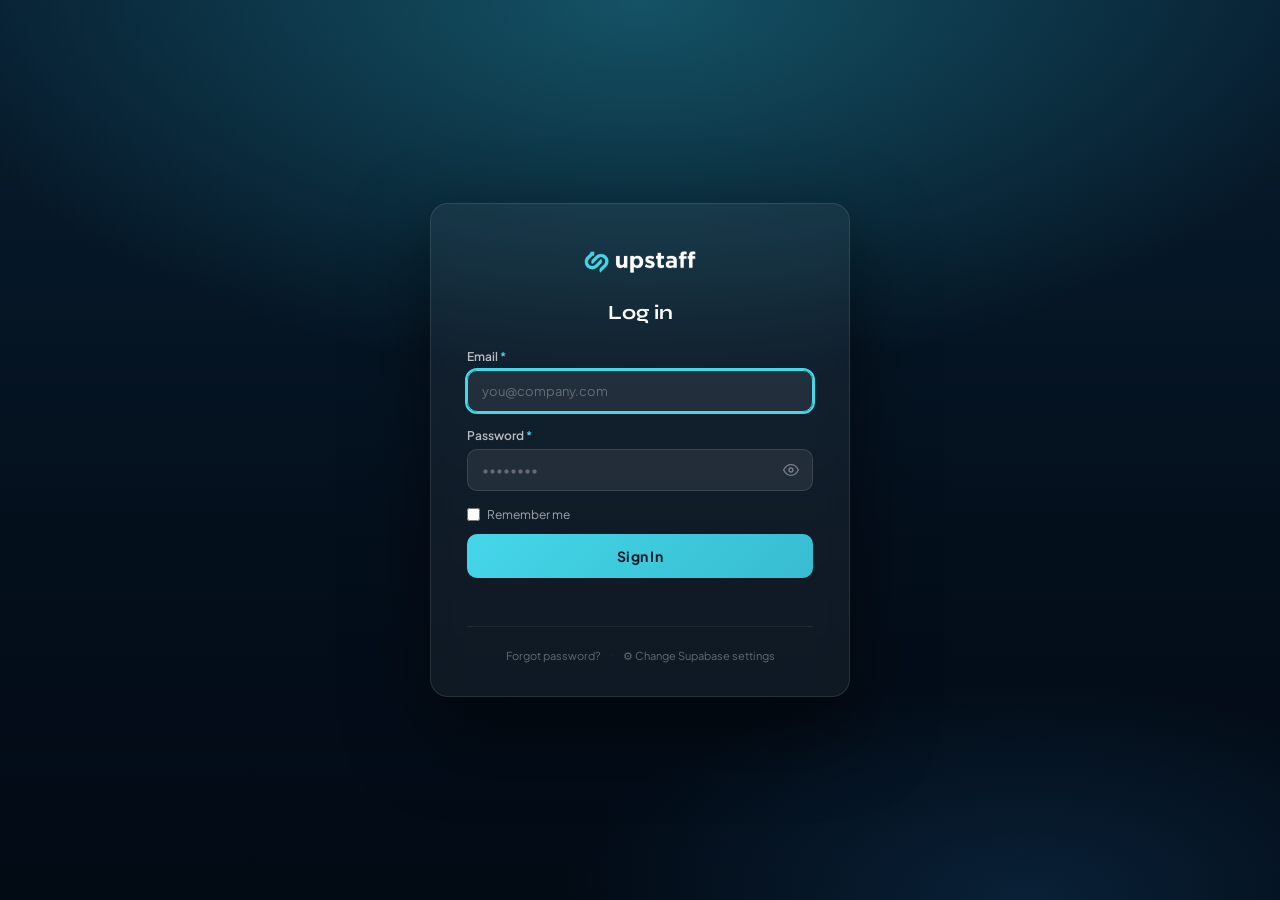
==== commit d4f034c3: "Remove api-counts-banner, improve calendar toolbar UI, fix cal-month-label size Co-Authored-By: Clau" ====
--- a/index.html
+++ b/index.html
@@ -27,7 +27,7 @@
 
 <title>upstaff — Project Board</title>
 <link rel="preconnect" href="https://fonts.googleapis.com"/>
-<link href="https://fonts.googleapis.com/css2?family=Montserrat:wght@500;600;700&family=Syne:wght@600;700;800&family=DM+Sans:opsz,wght@9..40,400;9..40,500;9..40,600&display=swap" rel="stylesheet"/>
+<link href="https://fonts.googleapis.com/css2?family=Plus+Jakarta+Sans:wght@400;500;600;700&family=Syne:wght@600;700;800&display=swap" rel="stylesheet"/>
 <!-- ══════════════════════════════════════════════
      GOOGLE CALENDAR API — Script Loader
      This loads the Google API client library (gapi)
@@ -319,12 +319,14 @@
       <div style="display:flex;flex-direction:column;gap:18px">
         <div style="background:var(--surface-1);border:1px solid var(--border);border-radius:14px;padding:16px 20px">
           <div class="cal-toolbar">
-            <button class="cal-nav-btn" id="cal-prev" aria-label="Previous month"><svg width="14" height="14" viewBox="0 0 24 24" fill="none" stroke="currentColor" stroke-width="2.5" stroke-linecap="round" aria-hidden="true"><polyline points="15 18 9 12 15 6"/></svg></button>
-            <div class="cal-month-label" id="cal-month-label"></div>
-            <button class="cal-nav-btn" id="cal-next" aria-label="Next month"><svg width="14" height="14" viewBox="0 0 24 24" fill="none" stroke="currentColor" stroke-width="2.5" stroke-linecap="round" aria-hidden="true"><polyline points="9 18 15 12 9 6"/></svg></button>
-            <button class="cal-nav-btn" id="cal-today" style="width:auto;padding:0 12px;font-size:11px;font-weight:700">Today</button>
+            <div class="cal-nav-group">
+              <button class="cal-nav-btn" id="cal-prev" aria-label="Previous month"><svg width="14" height="14" viewBox="0 0 24 24" fill="none" stroke="currentColor" stroke-width="2.5" stroke-linecap="round" aria-hidden="true"><polyline points="15 18 9 12 15 6"/></svg></button>
+              <div class="cal-month-label" id="cal-month-label"></div>
+              <button class="cal-nav-btn" id="cal-next" aria-label="Next month"><svg width="14" height="14" viewBox="0 0 24 24" fill="none" stroke="currentColor" stroke-width="2.5" stroke-linecap="round" aria-hidden="true"><polyline points="9 18 15 12 9 6"/></svg></button>
+            </div>
+            <button class="cal-nav-btn" id="cal-today" style="width:auto;padding:0 12px;font-size:13px;font-weight:700;border:1.5px solid var(--border);background:var(--surface-1);">Today</button>
             <input type="date" id="cal-jump-date" title="Jump to date"
-              style="border:1.5px solid var(--border);background:var(--surface-1);color:var(--text);border-radius:9px;padding:4px 8px;font-size:11px;font-family:'Montserrat',sans-serif;cursor:pointer;height:32px;"
+              style="border:1.5px solid var(--border);background:var(--surface-1);color:var(--text);border-radius:9px;padding:4px 8px;font-size:11px;font-family:'Plus Jakarta Sans',sans-serif;cursor:pointer;height:32px;"
               onchange="if(this.value){calDate=new Date(this.value+'T12:00');renderCalendar();this.blur()}">
             <div class="cal-view-tabs">
               <button class="cal-view-tab active" data-calview="month">Month</button>
@@ -729,12 +731,12 @@
               <!-- Preview thumbnail (hidden until image is set) -->
               <div id="bg-preview-wrap" style="display:none;position:relative;margin-bottom:14px">
                 <img id="bg-preview-img" alt="Background preview" style="width:100%;aspect-ratio:16/9;object-fit:cover;border-radius:10px;border:1px solid var(--border);display:block;"/>
-                <button onclick="removeBgImage()" style="position:absolute;top:6px;right:6px;background:rgba(0,0,0,0.65);color:#fff;border:none;border-radius:6px;padding:3px 10px;font-size:11px;font-weight:700;cursor:pointer;font-family:'Montserrat',sans-serif">✕ Remove</button>
+                <button onclick="removeBgImage()" style="position:absolute;top:6px;right:6px;background:rgba(0,0,0,0.65);color:#fff;border:none;border-radius:6px;padding:3px 10px;font-size:11px;font-weight:700;cursor:pointer;font-family:'Plus Jakarta Sans',sans-serif">✕ Remove</button>
               </div>
 
               <!-- Upload trigger -->
               <div style="display:flex;align-items:center;gap:12px;flex-wrap:wrap">
-                <label for="bg-image-input" style="display:inline-flex;align-items:center;gap:7px;padding:8px 18px;background:var(--cyan);color:#0f172a;border-radius:8px;cursor:pointer;font-size:12px;font-weight:700;font-family:'Montserrat',sans-serif;flex-shrink:0">
+                <label for="bg-image-input" style="display:inline-flex;align-items:center;gap:7px;padding:8px 18px;background:var(--cyan);color:#0f172a;border-radius:8px;cursor:pointer;font-size:12px;font-weight:700;font-family:'Plus Jakarta Sans',sans-serif;flex-shrink:0">
                   <svg width="13" height="13" viewBox="0 0 24 24" fill="none" stroke="currentColor" stroke-width="2.5" stroke-linecap="round" stroke-linejoin="round"><path d="M21 15v4a2 2 0 0 1-2 2H5a2 2 0 0 1-2-2v-4"/><polyline points="17 8 12 3 7 8"/><line x1="12" y1="3" x2="12" y2="15"/></svg>
                   Upload Image
                 </label>
@@ -1373,7 +1375,7 @@
     display:none;position:fixed;inset:0;z-index:10000;
     background:rgba(0,0,0,.6);backdrop-filter:blur(6px);
     align-items:center;justify-content:center;
-    font-family:'Montserrat',sans-serif;
+    font-family:'Plus Jakarta Sans',sans-serif;
   }
   .pwr-modal{
     width:min(440px,92vw);
@@ -1452,7 +1454,7 @@
     display:none;position:fixed;inset:0;z-index:9990;
     background:rgba(0,0,0,.55);backdrop-filter:blur(6px);
     align-items:center;justify-content:center;
-    font-family:'Montserrat',sans-serif;
+    font-family:'Plus Jakarta Sans',sans-serif;
   }
   .nac-modal{
     width:min(560px,92vw);
@@ -1543,8 +1545,8 @@
           placeholder="Search applicant from Sheet to import…"
           oninput="sheetImportSearch(this.value)"
           autocomplete="off"
-          style="flex:1;border:none;background:transparent;font-size:12px;font-family:'Montserrat',sans-serif;color:var(--text);outline:none;">
-        <span style="font-size:10px;color:var(--muted);white-space:nowrap;font-family:'Montserrat',sans-serif;">Import from Sheet</span>
+          style="flex:1;border:none;background:transparent;font-size:12px;font-family:'Plus Jakarta Sans',sans-serif;color:var(--text);outline:none;">
+        <span style="font-size:10px;color:var(--muted);white-space:nowrap;font-family:'Plus Jakarta Sans',sans-serif;">Import from Sheet</span>
       </div>
       <div id="sheet-import-results" style="display:none;margin-top:6px;border:1px solid var(--border);border-radius:6px;background:var(--surface);overflow:hidden;max-height:180px;overflow-y:auto;"></div>
     </div>
@@ -1605,8 +1607,8 @@
     <div class="modal-tab-panel active" id="tab-profile">
       <!-- Rejection reason banner (shown only for rejected applicants) -->
       <div id="rejection-reason-display" style="display:none;margin-bottom:14px;padding:10px 14px;border-radius:10px;background:#fee2e2;border:1px solid #fca5a5;">
-        <div style="font-size:11px;font-weight:700;color:#ef4444;margin-bottom:3px;font-family:'Montserrat',sans-serif;">Rejection Reason</div>
-        <div id="rejection-reason-text" style="font-size:12.5px;color:#dc2626;font-family:'Montserrat',sans-serif;"></div>
+        <div style="font-size:11px;font-weight:700;color:#ef4444;margin-bottom:3px;font-family:'Plus Jakarta Sans',sans-serif;">Rejection Reason</div>
+        <div id="rejection-reason-text" style="font-size:12.5px;color:#dc2626;font-family:'Plus Jakarta Sans',sans-serif;"></div>
       </div>
       <div class="form-group">
         <label class="form-label">Full Name <span class="req">*</span></label>
@@ -2476,15 +2478,15 @@
 <div class="toast" id="toast"></div>
 
 <!-- Bulk Action Toolbar -->
-<div id="bulk-toolbar" style="display:none;position:fixed;bottom:24px;left:50%;transform:translateX(-50%);z-index:9000;background:var(--surface-1);border:1px solid var(--border);border-radius:14px;padding:10px 16px;box-shadow:0 8px 32px rgba(0,0,0,.25);align-items:center;gap:10px;font-family:'Montserrat',sans-serif;white-space:nowrap;">
+<div id="bulk-toolbar" style="display:none;position:fixed;bottom:24px;left:50%;transform:translateX(-50%);z-index:9000;background:var(--surface-1);border:1px solid var(--border);border-radius:14px;padding:10px 16px;box-shadow:0 8px 32px rgba(0,0,0,.25);align-items:center;gap:10px;font-family:'Plus Jakarta Sans',sans-serif;white-space:nowrap;">
   <span id="bulk-count-label" style="font-size:12px;font-weight:700;color:var(--text);min-width:60px;"></span>
-  <button onclick="bulkAdvanceStage()" style="padding:7px 14px;border-radius:8px;border:none;background:var(--cyan);color:#fff;font-size:12px;font-weight:700;cursor:pointer;font-family:'Montserrat',sans-serif;">Advance Stage</button>
+  <button onclick="bulkAdvanceStage()" style="padding:7px 14px;border-radius:8px;border:none;background:var(--cyan);color:#fff;font-size:12px;font-weight:700;cursor:pointer;font-family:'Plus Jakarta Sans',sans-serif;">Advance Stage</button>
   <div id="bulk-move-stage-wrap" style="position:relative;display:inline-block;">
-    <button id="bulk-move-stage-btn" onclick="toggleBulkMoveStageMenu(event)" style="padding:7px 14px;border-radius:8px;border:none;background:var(--surface-3);color:var(--text);font-size:12px;font-weight:700;cursor:pointer;font-family:'Montserrat',sans-serif;transition:opacity 0.15s;">Move to Stage ▾</button>
+    <button id="bulk-move-stage-btn" onclick="toggleBulkMoveStageMenu(event)" style="padding:7px 14px;border-radius:8px;border:none;background:var(--surface-3);color:var(--text);font-size:12px;font-weight:700;cursor:pointer;font-family:'Plus Jakarta Sans',sans-serif;transition:opacity 0.15s;">Move to Stage ▾</button>
     <div id="bulk-move-stage-menu" style="display:none;position:absolute;bottom:calc(100% + 6px);left:0;background:var(--surface-1);border:1.5px solid var(--border);border-radius:12px;padding:4px;box-shadow:0 8px 32px rgba(0,0,0,.25);z-index:9100;min-width:170px;"></div>
   </div>
-  <button onclick="bulkReject()" data-role-hide="hr" style="padding:7px 14px;border-radius:8px;border:none;background:#ef4444;color:#fff;font-size:12px;font-weight:700;cursor:pointer;font-family:'Montserrat',sans-serif;">Reject Selected</button>
-  <button onclick="clearBulkSelection()" style="padding:7px 14px;border-radius:8px;border:1px solid var(--border);background:var(--surface-2);color:var(--text);font-size:12px;font-weight:600;cursor:pointer;font-family:'Montserrat',sans-serif;">Clear Selection</button>
+  <button onclick="bulkReject()" data-role-hide="hr" style="padding:7px 14px;border-radius:8px;border:none;background:#ef4444;color:#fff;font-size:12px;font-weight:700;cursor:pointer;font-family:'Plus Jakarta Sans',sans-serif;">Reject Selected</button>
+  <button onclick="clearBulkSelection()" style="padding:7px 14px;border-radius:8px;border:1px solid var(--border);background:var(--surface-2);color:var(--text);font-size:12px;font-weight:600;cursor:pointer;font-family:'Plus Jakarta Sans',sans-serif;">Clear Selection</button>
 </div>
 
 <!-- Custom Dialog (replaces all alert/confirm calls) -->
@@ -3245,8 +3247,8 @@
     </div>
     <div id="img-crop-hint"></div>
     <div id="img-crop-footer">
-      <button onclick="_closeCropModal()" style="flex:1;padding:9px 0;border-radius:11px;border:1.5px solid var(--border);background:var(--surface-2);font-size:12px;font-weight:700;color:var(--text);cursor:pointer;font-family:'Montserrat',sans-serif;">Cancel</button>
-      <button onclick="_applyCrop()" style="flex:2;padding:9px 0;border-radius:11px;border:none;background:var(--cyan);font-size:12px;font-weight:700;color:#0f172a;cursor:pointer;font-family:'Montserrat',sans-serif;">✓ Apply</button>
+      <button onclick="_closeCropModal()" style="flex:1;padding:9px 0;border-radius:11px;border:1.5px solid var(--border);background:var(--surface-2);font-size:12px;font-weight:700;color:var(--text);cursor:pointer;font-family:'Plus Jakarta Sans',sans-serif;">Cancel</button>
+      <button onclick="_applyCrop()" style="flex:2;padding:9px 0;border-radius:11px;border:none;background:var(--cyan);font-size:12px;font-weight:700;color:#0f172a;cursor:pointer;font-family:'Plus Jakarta Sans',sans-serif;">✓ Apply</button>
     </div>
   </div>
 </div>
--- a/css/pm-ui-base.css
+++ b/css/pm-ui-base.css
@@ -62,9 +62,9 @@
   --pink: #ff6584;
   --navy: #0f172a;
   --slate: #1e293b;
-  /* Warm blush-pink light theme — soft on eyes, Gmail-inspired */
-  --bg: #fce8f0;
-  --card: #fef5f8;
+  /* Warm greige light theme — low brightness, easy on eyes */
+  --bg: #f4f3f1;
+  --card: #ffffff;
   --border: rgba(0, 0, 0, 0.09);
   /* High-contrast text — WCAG AAA compliant on white (≥7:1) */
   --text: #0f172a;
@@ -75,28 +75,27 @@
   --s-review: #fa8231;
   --s-done: #43e97b;
   --s-cancelled: #9ca3af;
-  /* Surface layers — warm blush depth scale */
-  --surface-1: #fef5f8; /* cards, modals */
-  --surface-2: #fce4ec; /* content bg layer */
-  --surface-3: #fad9e8; /* table headers, subtle bg */
-  --surface-4: #f8cfe0; /* tags, count pills */
-  --row-hover: #f7c8d8;
-  --row-alt: #fdf0f5;
-  --topbar-bg: #fef5f8;
-  --input-bg: #fef5f8;
+  /* Surface layers — warm greige depth scale */
+  --surface-1: #ffffff; /* cards, modals */
+  --surface-2: #eeedeb; /* content bg layer */
+  --surface-3: #e6e4e1; /* table headers, subtle bg */
+  --surface-4: #dedad6; /* tags, count pills */
+  --row-hover: #eae8e4;
+  --row-alt: #f8f7f5;
+  --topbar-bg: #f9f8f6;
+  --input-bg: #ffffff;
   --input-border: rgba(0, 0, 0, 0.13);
-  /* Stronger drop shadow — cards lift clearly off tinted backgrounds */
-  --shadow-sm: 0 2px 12px rgba(0, 0, 0, 0.1), 0 1px 3px rgba(0, 0, 0, 0.06);
-  --shadow-md: 0 6px 20px rgba(0, 0, 0, 0.12), 0 2px 6px rgba(0, 0, 0, 0.07);
-  --shadow-lg: 0 24px 60px rgba(0, 0, 0, 0.16);
+  --shadow-sm: 0 1px 3px rgba(0, 0, 0, 0.07), 0 1px 2px rgba(0, 0, 0, 0.05);
+  --shadow-md: 0 4px 12px rgba(0, 0, 0, 0.08), 0 2px 4px rgba(0, 0, 0, 0.05);
+  --shadow-lg: 0 24px 60px rgba(0, 0, 0, 0.14);
   --search-overlay: rgba(15, 23, 42, 0.6);
   /* Calendar */
-  --cal-cell-border: #f0d0dc;
-  --cal-other-month: #fdf0f5;
-  --cal-today-bg: #fce4ec; /* warm blush today highlight */
-  --cal-hour-hover: #fef0f5;
-  --agenda-item-bg: #fdf0f5;
-  --board-col-bg: #fce8f0;
+  --cal-cell-border: #dedad6;
+  --cal-other-month: #f4f3f1;
+  --cal-today-bg: #e6e4e1;
+  --cal-hour-hover: #f4f3f1;
+  --agenda-item-bg: #f8f7f5;
+  --board-col-bg: #efede9;
 }
 
 /* ── DARK MODE ── */
@@ -141,7 +140,7 @@
   height: 100%;
   overflow: hidden;
   background: var(--bg);
-  font-family: "DM Sans", sans-serif;
+  font-family: "Plus Jakarta Sans", sans-serif;
   color: var(--text);
   transition:
     background 0.25s,
@@ -271,7 +270,7 @@
   text-transform: uppercase;
   letter-spacing: 0.08em;
   padding: 16px 16px 4px;
-  font-family: "Montserrat", sans-serif;
+  font-family: "Plus Jakarta Sans", sans-serif;
   white-space: nowrap;
   overflow: hidden;
 }
@@ -319,7 +318,7 @@
 .nav-label {
   font-size: 14px;
   font-weight: 600;
-  font-family: "Montserrat", sans-serif;
+  font-family: "Plus Jakarta Sans", sans-serif;
   color: rgba(255, 255, 255, 0.45);
   transition:
     color 0.15s,
@@ -350,7 +349,7 @@
   cursor: pointer;
   color: rgba(255, 255, 255, 0.5);
   font-size: 12px;
-  font-family: "Montserrat", sans-serif;
+  font-family: "Plus Jakarta Sans", sans-serif;
   font-weight: 600;
   transition: background 0.15s;
 }
@@ -376,12 +375,12 @@
    TOP BAR
 ══════════════════════════════════════════════ */
 #topbar {
-  height: 56px;
-  min-height: 56px;
+  height: 64px;
+  min-height: 64px;
   display: flex;
   align-items: center;
   gap: 12px;
-  padding: 0 20px;
+  padding: 0 24px;
   background: var(--topbar-bg);
   border-bottom: 1px solid var(--border);
   box-shadow: var(--shadow-sm);
@@ -392,7 +391,7 @@
   display: flex;
   align-items: center;
   gap: 6px;
-  font-size: 13px;
+  font-size: 14px;
 }
 .topbar-breadcrumb .crumb-parent {
   color: var(--muted);
@@ -410,6 +409,111 @@
   flex: 1;
 }
 .topbar-btn {
+  display: flex;
+  align-items: center;
+  gap: 6px;
+  padding: 9px 16px;
+  border-radius: 10px;
+  border: 1.5px solid var(--border);
+  background: var(--surface-1);
+  font-size: 13px;
+  font-weight: 600;
+  font-family: "Plus Jakarta Sans", sans-serif;
+  color: var(--muted);
+  cursor: pointer;
+  transition: all 0.15s;
+  white-space: nowrap;
+}
+.topbar-btn:hover {
+  border-color: var(--cyan);
+  color: var(--cyan);
+}
+.topbar-btn.primary {
+  background: var(--cyan);
+  color: #fff;
+  border-color: var(--cyan);
+}
+.topbar-btn.primary:hover {
+  background: #2cc5d6;
+}
+.topbar-avatar {
+  width: 36px;
+  height: 36px;
+  border-radius: 50%;
+  background: linear-gradient(135deg, var(--violet), var(--cyan));
+  display: flex;
+  align-items: center;
+  justify-content: center;
+  font-size: 13px;
+  font-weight: 700;
+  color: #fff;
+  font-family: "Plus Jakarta Sans", sans-serif;
+  cursor: pointer;
+  flex-shrink: 0;
+}
+
+/* ══════════════════════════════════════════════
+   VIEW TABS BAR
+   (Only shown when in the project board area)
+══════════════════════════════════════════════ */
+#view-bar {
+  display: flex;
+  align-items: center;
+  gap: 2px;
+  padding: 0 24px;
+  background: var(--topbar-bg);
+  border-bottom: 1px solid var(--border);
+  flex-shrink: 0;
+  overflow-x: auto;
+}
+.view-tab {
+  display: flex;
+  align-items: center;
+  gap: 8px;
+  padding: 14px 18px;
+  border: none;
+  background: transparent;
+  font-size: 13px;
+  font-weight: 600;
+  font-family: "Plus Jakarta Sans", sans-serif;
+  color: var(--muted);
+  cursor: pointer;
+  border-bottom: 2.5px solid transparent;
+  transition: all 0.15s;
+  white-space: nowrap;
+  flex-shrink: 0;
+}
+.view-tab:hover {
+  color: var(--text);
+}
+.view-tab.active {
+  color: var(--violet);
+  border-bottom-color: var(--violet);
+}
+.view-tab svg {
+  flex-shrink: 0;
+}
+
+/* ══════════════════════════════════════════════
+   CONTENT AREA
+══════════════════════════════════════════════ */
+#content {
+  flex: 1;
+  overflow: auto;
+  padding: 20px;
+}
+
+/* ══════════════════════════════════════════════
+   FILTER ROW (shared)
+══════════════════════════════════════════════ */
+.filter-row {
+  display: flex;
+  align-items: center;
+  gap: 10px;
+  flex-wrap: wrap;
+  margin-bottom: 16px;
+}
+.filter-btn {
   display: flex;
   align-items: center;
   gap: 6px;
@@ -419,112 +523,7 @@
   background: var(--surface-1);
   font-size: 12px;
   font-weight: 600;
-  font-family: "Montserrat", sans-serif;
-  color: var(--muted);
-  cursor: pointer;
-  transition: all 0.15s;
-  white-space: nowrap;
-}
-.topbar-btn:hover {
-  border-color: var(--cyan);
-  color: var(--cyan);
-}
-.topbar-btn.primary {
-  background: var(--cyan);
-  color: #fff;
-  border-color: var(--cyan);
-}
-.topbar-btn.primary:hover {
-  background: #2cc5d6;
-}
-.topbar-avatar {
-  width: 32px;
-  height: 32px;
-  border-radius: 50%;
-  background: linear-gradient(135deg, var(--violet), var(--cyan));
-  display: flex;
-  align-items: center;
-  justify-content: center;
-  font-size: 12px;
-  font-weight: 700;
-  color: #fff;
-  font-family: "Montserrat", sans-serif;
-  cursor: pointer;
-  flex-shrink: 0;
-}
-
-/* ══════════════════════════════════════════════
-   VIEW TABS BAR
-   (Only shown when in the project board area)
-══════════════════════════════════════════════ */
-#view-bar {
-  display: flex;
-  align-items: center;
-  gap: 2px;
-  padding: 0 20px;
-  background: var(--topbar-bg);
-  border-bottom: 1px solid var(--border);
-  flex-shrink: 0;
-  overflow-x: auto;
-}
-.view-tab {
-  display: flex;
-  align-items: center;
-  gap: 7px;
-  padding: 12px 16px;
-  border: none;
-  background: transparent;
-  font-size: 12px;
-  font-weight: 600;
-  font-family: "Montserrat", sans-serif;
-  color: var(--muted);
-  cursor: pointer;
-  border-bottom: 2px solid transparent;
-  transition: all 0.15s;
-  white-space: nowrap;
-  flex-shrink: 0;
-}
-.view-tab:hover {
-  color: var(--text);
-}
-.view-tab.active {
-  color: var(--violet);
-  border-bottom-color: var(--violet);
-}
-.view-tab svg {
-  flex-shrink: 0;
-}
-
-/* ══════════════════════════════════════════════
-   CONTENT AREA
-══════════════════════════════════════════════ */
-#content {
-  flex: 1;
-  overflow: auto;
-  padding: 20px;
-}
-
-/* ══════════════════════════════════════════════
-   FILTER ROW (shared)
-══════════════════════════════════════════════ */
-.filter-row {
-  display: flex;
-  align-items: center;
-  gap: 10px;
-  flex-wrap: wrap;
-  margin-bottom: 16px;
-}
-.filter-btn {
-  display: flex;
-  align-items: center;
-  gap: 6px;
-  padding: 7px 14px;
-  border-radius: 9px;
-  border: 1.5px solid var(--border);
-  background: var(--surface-1);
-  font-size: 12px;
-  font-weight: 600;
-  font-family: "Montserrat", sans-serif;
+  font-family: "Plus Jakarta Sans", sans-serif;
   color: var(--muted);
   cursor: pointer;
   transition: all 0.15s;
@@ -554,7 +553,7 @@
   border: 1.5px solid var(--border);
   border-radius: 9px;
   font-size: 12px;
-  font-family: "DM Sans", sans-serif;
+  font-family: "Plus Jakarta Sans", sans-serif;
   color: var(--text);
   background: var(--surface-1);
   outline: none;
@@ -601,7 +600,7 @@
   background: var(--surface-1);
   font-size: 13px;
   font-weight: 600;
-  font-family: "Montserrat", sans-serif;
+  font-family: "Plus Jakarta Sans", sans-serif;
   color: var(--muted);
 }
 /* Light mode: stat chips get elevation so they float clearly above tinted bg */
@@ -647,7 +646,7 @@
   background: var(--surface-1);
   font-size: 13px;
   font-weight: 600;
-  font-family: "Montserrat", sans-serif;
+  font-family: "Plus Jakarta Sans", sans-serif;
   color: var(--text);
   cursor: pointer;
   transition: all 0.15s;
@@ -691,7 +690,7 @@
   background: transparent;
   font-size: 13px;
   font-weight: 500;
-  font-family: "Montserrat", sans-serif;
+  font-family: "Plus Jakarta Sans", sans-serif;
   color: var(--light);
   cursor: pointer;
   text-align: left;
@@ -709,7 +708,7 @@
 .lst-dd-count {
   font-size: 11px;
   font-weight: 700;
-  font-family: "Montserrat", sans-serif;
+  font-family: "Plus Jakarta Sans", sans-serif;
   background: rgba(0,0,0,0.1);
   padding: 1px 6px;
   border-radius: 99px;
@@ -728,7 +727,7 @@
   background: var(--surface-1);
   font-size: 13px;
   font-weight: 600;
-  font-family: "Montserrat", sans-serif;
+  font-family: "Plus Jakarta Sans", sans-serif;
   color: var(--light);
   cursor: pointer;
   transition: all 0.15s;
@@ -770,7 +769,7 @@
   color: var(--text);
   font-size: 13px;
   font-weight: 600;
-  font-family: "Montserrat", sans-serif;
+  font-family: "Plus Jakarta Sans", sans-serif;
   cursor: pointer;
   transition: all 0.15s;
 }
@@ -785,7 +784,7 @@
 .pagination-info {
   font-size: 13px;
   font-weight: 600;
-  font-family: "Montserrat", sans-serif;
+  font-family: "Plus Jakarta Sans", sans-serif;
   color: var(--muted);
 }
 
@@ -803,7 +802,7 @@
 .list-filter-bar .filter-label {
   font-size: 11px;
   font-weight: 700;
-  font-family: "Montserrat", sans-serif;
+  font-family: "Plus Jakarta Sans", sans-serif;
   color: var(--light);
   text-transform: uppercase;
   letter-spacing: 0.06em;
@@ -814,7 +813,7 @@
   border: 1.5px solid var(--border);
   border-radius: 8px;
   font-size: 13px;
-  font-family: "DM Sans", sans-serif;
+  font-family: "Plus Jakarta Sans", sans-serif;
   color: var(--text);
   background: var(--surface-2);
   outline: none;
@@ -842,7 +841,7 @@
   border: 1.5px solid var(--border);
   border-radius: 8px;
   font-size: 13px;
-  font-family: "DM Sans", sans-serif;
+  font-family: "Plus Jakarta Sans", sans-serif;
   color: var(--text);
   background: var(--surface-2);
   outline: none;
@@ -878,7 +877,7 @@
   border-radius: 99px;
   font-size: 11px;
   font-weight: 600;
-  font-family: "Montserrat", sans-serif;
+  font-family: "Plus Jakarta Sans", sans-serif;
   background: rgba(68, 215, 233, 0.1);
   color: var(--cyan);
   border: 1px solid rgba(68, 215, 233, 0.25);
@@ -890,7 +889,7 @@
 .clear-filters-btn {
   font-size: 11px;
   font-weight: 600;
-  font-family: "Montserrat", sans-serif;
+  font-family: "Plus Jakarta Sans", sans-serif;
   color: var(--light);
   background: none;
   border: none;
@@ -960,7 +959,7 @@
 .list-section-title {
   font-size: 14px;
   font-weight: 700;
-  font-family: "DM Sans", sans-serif;
+  font-family: "Plus Jakarta Sans", sans-serif;
 }
 .list-section-count {
   font-size: 11px;
@@ -969,7 +968,7 @@
   background: var(--surface-4);
   padding: 2px 9px;
   border-radius: 99px;
-  font-family: "Montserrat", sans-serif;
+  font-family: "Plus Jakarta Sans", sans-serif;
 }
 .list-section-progress {
   flex: 1;
@@ -1001,7 +1000,7 @@
   padding: 9px 14px;
   font-size: 10px;
   font-weight: 700;
-  font-family: "Montserrat", sans-serif;
+  font-family: "Plus Jakarta Sans", sans-serif;
   color: var(--light);
   text-transform: uppercase;
   letter-spacing: 0.07em;
@@ -1075,7 +1074,7 @@
 .task-name {
   font-weight: 700;
   font-size: 14px;
-  font-family: "DM Sans", sans-serif;
+  font-family: "Plus Jakarta Sans", sans-serif;
 }
 .task-name.done {
   text-decoration: line-through;
@@ -1107,7 +1106,7 @@
 .ss-label-pipeline {
   font-size: 10px;
   font-weight: 700;
-  font-family: "Montserrat", sans-serif;
+  font-family: "Plus Jakarta Sans", sans-serif;
   color: var(--muted);
   text-transform: uppercase;
   letter-spacing: 0.07em;
@@ -1115,7 +1114,7 @@
 .ss-status-badge {
   font-size: 10px;
   font-weight: 700;
-  font-family: "Montserrat", sans-serif;
+  font-family: "Plus Jakarta Sans", sans-serif;
   padding: 2px 9px;
   border-radius: 99px;
   background: var(--surface-3);
@@ -1188,7 +1187,7 @@
 .ss-label {
   font-size: 8.5px;
   font-weight: 600;
-  font-family: "Montserrat", sans-serif;
+  font-family: "Plus Jakarta Sans", sans-serif;
   color: var(--muted);
   text-align: center;
   white-space: nowrap;
@@ -1235,7 +1234,7 @@
   border-radius: 5px;
   font-size: 10px;
   font-weight: 700;
-  font-family: "Montserrat", sans-serif;
+  font-family: "Plus Jakarta Sans", sans-serif;
   background: rgba(68, 215, 233, 0.12);
   color: var(--cyan);
   border: 1px solid rgba(68, 215, 233, 0.2);
@@ -1259,7 +1258,7 @@
   border-radius: 99px;
   font-size: 11px;
   font-weight: 700;
-  font-family: "Montserrat", sans-serif;
+  font-family: "Plus Jakarta Sans", sans-serif;
   white-space: nowrap;
 }
 /* Force dark text on pastel backgrounds in light mode so they're always readable */
@@ -1469,7 +1468,7 @@
   border-radius: 6px;
   font-size: 11px;
   font-weight: 700;
-  font-family: "Montserrat", sans-serif;
+  font-family: "Plus Jakarta Sans", sans-serif;
 }
 .assignee-chip {
   display: inline-flex;
@@ -1488,13 +1487,13 @@
   font-size: 9px;
   font-weight: 700;
   color: #fff;
-  font-family: "Montserrat", sans-serif;
+  font-family: "Plus Jakarta Sans", sans-serif;
   flex-shrink: 0;
 }
 .due-date {
   font-size: 11px;
   font-weight: 600;
-  font-family: "Montserrat", sans-serif;
+  font-family: "Plus Jakarta Sans", sans-serif;
   padding: 3px 8px;
   border-radius: 6px;
   color: var(--muted);
@@ -1555,7 +1554,7 @@
   background: none;
   border: none;
   cursor: pointer;
-  font-family: "DM Sans", sans-serif;
+  font-family: "Plus Jakarta Sans", sans-serif;
   transition: color 0.15s;
   padding: 2px 0;
 }
@@ -1570,7 +1569,7 @@
   gap: 4px;
   font-size: 10px;
   font-weight: 700;
-  font-family: "Montserrat", sans-serif;
+  font-family: "Plus Jakarta Sans", sans-serif;
   padding: 2px 7px;
   border-radius: 5px;
   background: rgba(108, 99, 255, 0.12);
@@ -1682,7 +1681,7 @@
   border-radius: 8px;
   font-size: 12px;
   font-weight: 600;
-  font-family: "Montserrat", sans-serif;
+  font-family: "Plus Jakarta Sans", sans-serif;
   color: var(--muted);
   cursor: pointer;
   transition:
@@ -1733,7 +1732,7 @@
   color: var(--muted);
   text-transform: uppercase;
   letter-spacing: 0.6px;
-  font-family: "Montserrat", sans-serif;
+  font-family: "Plus Jakarta Sans", sans-serif;
 }
 
 /* ── Score badges in list rows ── */
@@ -1750,7 +1749,7 @@
   border-radius: 5px;
   font-size: 10px;
   font-weight: 700;
-  font-family: "Montserrat", sans-serif;
+  font-family: "Plus Jakarta Sans", sans-serif;
   background: var(--surface-4);
   color: var(--muted);
   white-space: nowrap;
@@ -1786,7 +1785,7 @@
 .list-int-date {
   font-size: 11px;
   font-weight: 700;
-  font-family: "Montserrat", sans-serif;
+  font-family: "Plus Jakarta Sans", sans-serif;
   color: var(--text);
 }
 .list-int-time {
@@ -1828,7 +1827,7 @@
 .pipeline-action-btn,
 .pub-cal-btn,
 .lam-item {
-  font-family: "Montserrat", sans-serif;
+  font-family: "Plus Jakarta Sans", sans-serif;
 }
 
 /* ══════════════════════════════════════════════
@@ -2327,7 +2326,7 @@
   font-weight: 700;
   padding: 1px 6px;
   border-radius: 99px;
-  font-family: "Montserrat", sans-serif;
+  font-family: "Plus Jakarta Sans", sans-serif;
   letter-spacing: 0.2px;
   white-space: nowrap;
 }
@@ -2352,7 +2351,7 @@
 .board-col-wip {
   font-size: 10px;
   font-weight: 700;
-  font-family: "Montserrat", sans-serif;
+  font-family: "Plus Jakarta Sans", sans-serif;
   padding: 2px 7px;
   border-radius: 99px;
   background: rgba(108, 99, 255, 0.12);
@@ -2451,7 +2450,7 @@
   gap: 6px;
   font-size: 11px;
   font-weight: 600;
-  font-family: "Montserrat", sans-serif;
+  font-family: "Plus Jakarta Sans", sans-serif;
   padding: 6px 11px;
   border-radius: 99px;
   background: var(--surface-2, #f1f5f9);
@@ -2567,7 +2566,7 @@
   color: var(--muted);
   font-size: 11px;
   font-weight: 700;
-  font-family: "Montserrat", sans-serif;
+  font-family: "Plus Jakarta Sans", sans-serif;
   cursor: pointer;
   transition:
     background 0.12s,
@@ -2594,7 +2593,7 @@
   backdrop-filter: blur(6px);
   align-items: center;
   justify-content: center;
-  font-family: "Montserrat", sans-serif;
+  font-family: "Plus Jakarta Sans", sans-serif;
 }
 #img-crop-modal.open {
   display: flex;
--- a/css/pm-ui-components.css
+++ b/css/pm-ui-components.css
@@ -68,7 +68,7 @@
   font-weight: 600;
   color: rgba(255,255,255,.7);
   margin-bottom: 6px;
-  font-family: 'DM Sans', sans-serif;
+  font-family: "Plus Jakarta Sans", sans-serif;
 }
 
 .login-gate-required {
@@ -88,7 +88,7 @@
   background: rgba(255,255,255,.07);
   color: #fff;
   font-size: 13px;
-  font-family: 'DM Sans', sans-serif;
+  font-family: "Plus Jakarta Sans", sans-serif;
   outline: none;
   transition: border-color .15s;
 }
@@ -138,7 +138,7 @@
   font-size: 12px;
   color: rgba(255,255,255,.6);
   cursor: pointer;
-  font-family: 'DM Sans', sans-serif;
+  font-family: "Plus Jakarta Sans", sans-serif;
 }
 
 .login-gate-btn {
@@ -151,7 +151,7 @@
   font-size: 14px;
   font-weight: 700;
   cursor: pointer;
-  font-family: 'Montserrat', sans-serif;
+  font-family: "Plus Jakarta Sans", sans-serif;
   letter-spacing: .3px;
   transition: opacity .15s, transform .1s;
 }
@@ -170,7 +170,7 @@
   font-size: 12px;
   color: rgba(255,255,255,.5);
   min-height: 18px;
-  font-family: 'DM Sans', sans-serif;
+  font-family: "Plus Jakarta Sans", sans-serif;
 }
 
 .login-gate-footer {
@@ -186,7 +186,7 @@
   color: rgba(255,255,255,.35);
   font-size: 11px;
   cursor: pointer;
-  font-family: 'DM Sans', sans-serif;
+  font-family: "Plus Jakarta Sans", sans-serif;
   transition: color .15s;
 }
 
@@ -223,7 +223,7 @@
   text-transform: uppercase;
   letter-spacing: .05em;
   color: var(--muted);
-  font-family: 'Montserrat', sans-serif;
+  font-family: "Plus Jakarta Sans", sans-serif;
 }
 .super-filter-sep {
   width: 1px;
@@ -246,7 +246,7 @@
   font-size: 11px;
   font-weight: 700;
   cursor: pointer;
-  font-family: 'Montserrat', sans-serif;
+  font-family: "Plus Jakarta Sans", sans-serif;
   transition: background .15s;
   height: 32px;
 }
@@ -267,7 +267,7 @@
   border-radius: 8px;
   font-size: 11px;
   font-weight: 700;
-  font-family: 'Montserrat', sans-serif;
+  font-family: "Plus Jakarta Sans", sans-serif;
   border: 1.5px solid var(--border);
   background: var(--surface-1);
   color: var(--muted);
@@ -285,7 +285,7 @@
   border-radius: 8px;
   font-size: 11px;
   font-weight: 700;
-  font-family: 'Montserrat', sans-serif;
+  font-family: "Plus Jakarta Sans", sans-serif;
   border: 1.5px solid #fca5a5;
   background: rgba(220,38,38,.06);
   color: #dc2626;
@@ -315,7 +315,7 @@
   border-radius: 8px;
   font-size: 12px;
   font-weight: 600;
-  font-family: 'Montserrat', sans-serif;
+  font-family: "Plus Jakarta Sans", sans-serif;
   color: var(--muted);
   cursor: pointer;
   background: transparent;
@@ -404,7 +404,7 @@
   background: var(--surface-1);
   font-size: 12px;
   font-weight: 600;
-  font-family: "Montserrat", sans-serif;
+  font-family: "Plus Jakarta Sans", sans-serif;
   color: var(--muted);
   cursor: pointer;
   transition: all 0.15s;
@@ -445,7 +445,7 @@
 .hr-stat-label {
   font-size: 13px;
   font-weight: 600;
-  font-family: "Montserrat", sans-serif;
+  font-family: "Plus Jakarta Sans", sans-serif;
   color: var(--muted);
   margin-top: 4px;
   text-transform: uppercase;
@@ -458,7 +458,7 @@
   margin-top: 6px;
   font-size: 12px;
   font-weight: 700;
-  font-family: "Montserrat", sans-serif;
+  font-family: "Plus Jakarta Sans", sans-serif;
   padding: 2px 8px;
   border-radius: 99px;
 }
@@ -521,7 +521,7 @@
   font-size: 16px;
   font-weight: 800;
   color: #fff;
-  font-family: "Montserrat", sans-serif;
+  font-family: "Plus Jakarta Sans", sans-serif;
   flex-shrink: 0;
 }
 .employee-name {
@@ -548,7 +548,7 @@
   border-radius: 99px;
   font-size: 10px;
   font-weight: 700;
-  font-family: "Montserrat", sans-serif;
+  font-family: "Plus Jakarta Sans", sans-serif;
   margin-left: auto;
   flex-shrink: 0;
 }
@@ -570,7 +570,7 @@
 .checklist-progress-label {
   font-size: 10px;
   font-weight: 700;
-  font-family: "Montserrat", sans-serif;
+  font-family: "Plus Jakarta Sans", sans-serif;
   color: var(--muted);
   margin-bottom: 8px;
   display: flex;
@@ -687,7 +687,7 @@
 .hire-form-section-title {
   font-size: 11px;
   font-weight: 700;
-  font-family: "Montserrat", sans-serif;
+  font-family: "Plus Jakarta Sans", sans-serif;
   color: var(--cyan);
   text-transform: uppercase;
   letter-spacing: 0.08em;
@@ -711,7 +711,7 @@
 .hire-form-label {
   font-size: 11px;
   font-weight: 600;
-  font-family: "Montserrat", sans-serif;
+  font-family: "Plus Jakarta Sans", sans-serif;
   color: var(--muted);
 }
 .hire-form-input {
@@ -719,7 +719,7 @@
   border: 1.5px solid var(--border);
   border-radius: 9px;
   font-size: 13px;
-  font-family: "DM Sans", sans-serif;
+  font-family: "Plus Jakarta Sans", sans-serif;
   color: var(--text);
   background: var(--input-bg);
   outline: none;
@@ -733,7 +733,7 @@
   border: 1.5px solid var(--border);
   border-radius: 9px;
   font-size: 13px;
-  font-family: "DM Sans", sans-serif;
+  font-family: "Plus Jakarta Sans", sans-serif;
   color: var(--text);
   background: var(--input-bg);
   outline: none;
@@ -748,7 +748,7 @@
   border: 1.5px solid var(--border);
   border-radius: 9px;
   font-size: 13px;
-  font-family: "DM Sans", sans-serif;
+  font-family: "Plus Jakarta Sans", sans-serif;
   color: var(--text);
   background: var(--input-bg);
   outline: none;
@@ -826,7 +826,7 @@
 .doc-item-status {
   font-size: 10px;
   font-weight: 700;
-  font-family: "Montserrat", sans-serif;
+  font-family: "Plus Jakarta Sans", sans-serif;
   padding: 2px 8px;
   border-radius: 99px;
 }
@@ -848,7 +848,7 @@
   background: var(--surface-2);
   font-size: 12px;
   font-weight: 600;
-  font-family: "Montserrat", sans-serif;
+  font-family: "Plus Jakarta Sans", sans-serif;
   color: var(--muted);
   cursor: pointer;
   transition: all 0.15s;
@@ -864,7 +864,7 @@
   background: var(--cyan);
   font-size: 12px;
   font-weight: 700;
-  font-family: "Montserrat", sans-serif;
+  font-family: "Plus Jakarta Sans", sans-serif;
   color: #fff;
   cursor: pointer;
   transition: all 0.15s;
@@ -884,7 +884,7 @@
   text-align: center;
   color: var(--muted);
   font-size: 13px;
-  font-family: "DM Sans", sans-serif;
+  font-family: "Plus Jakarta Sans", sans-serif;
 }
 #mobile-board-notice svg {
   opacity: 0.35;
@@ -977,7 +977,7 @@
 .emp-detail-section-title {
   font-size: 11px;
   font-weight: 700;
-  font-family: "Montserrat", sans-serif;
+  font-family: "Plus Jakarta Sans", sans-serif;
   color: var(--cyan);
   text-transform: uppercase;
   letter-spacing: 0.08em;
@@ -998,7 +998,7 @@
 .emp-info-label {
   font-size: 10px;
   font-weight: 700;
-  font-family: "Montserrat", sans-serif;
+  font-family: "Plus Jakarta Sans", sans-serif;
   color: var(--light);
   text-transform: uppercase;
   letter-spacing: 0.06em;
@@ -1026,7 +1026,7 @@
 .training-status-badge {
   font-size: 10px;
   font-weight: 700;
-  font-family: "Montserrat", sans-serif;
+  font-family: "Plus Jakarta Sans", sans-serif;
   padding: 2px 9px;
   border-radius: 99px;
 }
@@ -1045,7 +1045,7 @@
   background: var(--surface-2);
   font-size: 12px;
   font-weight: 600;
-  font-family: "Montserrat", sans-serif;
+  font-family: "Plus Jakarta Sans", sans-serif;
   color: var(--muted);
   cursor: pointer;
   transition: all 0.15s;
@@ -1164,7 +1164,7 @@
   cursor: pointer;
   font-size: 12px;
   color: var(--muted);
-  font-family: "DM Sans", sans-serif;
+  font-family: "Plus Jakarta Sans", sans-serif;
   transition:
     color 0.15s,
     background 0.15s;
@@ -1247,7 +1247,7 @@
   border: none;
   background: transparent;
   font-size: 13px;
-  font-family: "DM Sans", sans-serif;
+  font-family: "Plus Jakarta Sans", sans-serif;
   color: var(--text);
   outline: none;
 }
@@ -1259,7 +1259,7 @@
   border: 1.5px solid var(--border);
   border-radius: 8px;
   font-size: 12px;
-  font-family: "DM Sans", sans-serif;
+  font-family: "Plus Jakarta Sans", sans-serif;
   color: var(--text);
   background: var(--surface-2);
   outline: none;
@@ -1274,7 +1274,7 @@
   color: #fff;
   font-size: 12px;
   font-weight: 700;
-  font-family: "Montserrat", sans-serif;
+  font-family: "Plus Jakarta Sans", sans-serif;
   cursor: pointer;
   transition: background 0.15s;
   height: 32px;
@@ -1340,6 +1340,22 @@
   margin-bottom: 12px;
 }
 
+/* Stat chips skeleton */
+.skeleton-stat-chip {
+  height: 34px;
+  width: 130px;
+  border-radius: 99px;
+  flex-shrink: 0;
+}
+
+/* Table row skeleton */
+.skeleton-table-row {
+  height: 44px;
+  border-radius: 8px;
+  display: block;
+  width: 100%;
+}
+
 /* ══════════════════════════════════════════════
    UTILITY CLASSES — replaces repeated inline styles
    Keep these minimal; only extract styles used 3+ times.
@@ -1446,7 +1462,7 @@
   font-weight: 800;
 }
 .u-font-mono {
-  font-family: "Montserrat", sans-serif;
+  font-family: "Plus Jakarta Sans", sans-serif;
 }
 .u-font-syne {
   font-family: "Syne", sans-serif;
@@ -1513,7 +1529,7 @@
   color: var(--cyan);
   padding: 1px 7px;
   border-radius: 5px;
-  font-family: Montserrat, sans-serif;
+  font-family: "Plus Jakarta Sans", sans-serif;
 }
 
 /* Input validation states */
@@ -1528,7 +1544,7 @@
   font-size: 11px;
   color: #ef4444;
   margin-top: 3px;
-  font-family: "DM Sans", sans-serif;
+  font-family: "Plus Jakarta Sans", sans-serif;
   display: none;
 }
 .u-field-error-msg.visible {
@@ -1681,7 +1697,7 @@
   margin-top: 8px; padding: 6px 14px; border-radius: 8px;
   border: 1.5px solid var(--cyan); background: transparent;
   color: var(--cyan); font-size: 11px; font-weight: 700;
-  font-family: "Montserrat", sans-serif; cursor: pointer;
+  font-family: "Plus Jakarta Sans", sans-serif; cursor: pointer;
   transition: background 0.15s;
 }
 .file-upload-btn:hover { background: rgba(62,207,223,.1); }
@@ -1751,19 +1767,19 @@
 .sh-stage {
   font-size: 13px;
   font-weight: 700;
-  font-family: "Montserrat", sans-serif;
+  font-family: "Plus Jakarta Sans", sans-serif;
   margin-bottom: 2px;
 }
 .sh-meta {
   font-size: 11px;
   color: var(--muted);
-  font-family: "DM Sans", sans-serif;
+  font-family: "Plus Jakarta Sans", sans-serif;
 }
 .sh-date {
   font-size: 10px;
   color: var(--light);
   margin-top: 2px;
-  font-family: "DM Sans", sans-serif;
+  font-family: "Plus Jakarta Sans", sans-serif;
 }
 
 /* ══════════════════════════════════════════════
@@ -1883,7 +1899,7 @@
   border: none;
   border-radius: 11px;
   font-size: 13px;
-  font-family: "DM Sans", sans-serif;
+  font-family: "Plus Jakarta Sans", sans-serif;
   color: var(--text);
   background: transparent;
   outline: none;
@@ -1903,7 +1919,7 @@
   color: var(--cyan);
   font-size: 11px;
   font-weight: 700;
-  font-family: "Montserrat", sans-serif;
+  font-family: "Plus Jakarta Sans", sans-serif;
   margin-left: 8px;
 }
 .position-group {
@@ -1938,7 +1954,7 @@
   border: 1.5px solid var(--border);
   font-size: 12.5px;
   font-weight: 600;
-  font-family: "DM Sans", sans-serif;
+  font-family: "Plus Jakarta Sans", sans-serif;
   color: var(--text);
   cursor: default;
   transition: all 0.15s;
@@ -2001,7 +2017,7 @@
   border: 1.5px solid var(--input-border);
   border-radius: 11px;
   font-size: 13px;
-  font-family: "DM Sans", sans-serif;
+  font-family: "Plus Jakarta Sans", sans-serif;
   color: var(--text);
   background: var(--input-bg);
   outline: none;
@@ -2097,7 +2113,7 @@
   cursor: pointer;
   transition: background 0.15s, border-color 0.15s;
   white-space: nowrap;
-  font-family: 'DM Sans', sans-serif;
+  font-family: "Plus Jakarta Sans", sans-serif;
 }
 .link-card-btn:hover { background: var(--surface-3); border-color: var(--cyan); }
 .link-card-badge {
@@ -2108,7 +2124,7 @@
   border-radius: 7px;
   font-size: 11px;
   font-weight: 600;
-  font-family: 'DM Sans', sans-serif;
+  font-family: "Plus Jakarta Sans", sans-serif;
   border: 1px solid transparent;
   width: fit-content;
 }
@@ -2177,7 +2193,7 @@
   margin-bottom: 6px;
 }
 .analytics-stat-value {
-  font-family: 'Syne', sans-serif;
+  font-family: "Plus Jakarta Sans", sans-serif;
   font-size: 28px;
   font-weight: 800;
   color: var(--text);
@@ -2403,7 +2419,7 @@
   color: var(--muted);
   font-size: 11px;
   font-weight: 600;
-  font-family: 'Montserrat', sans-serif;
+  font-family: "Plus Jakarta Sans", sans-serif;
 }
 #chart-source {
   display: flex;
@@ -2512,7 +2528,7 @@
   color: #fff;
   font-size: 12px;
   font-weight: 600;
-  font-family: "Montserrat", sans-serif;
+  font-family: "Plus Jakarta Sans", sans-serif;
   border-radius: 8px;
   padding: 2px 4px;
   box-shadow: 0 4px 16px rgba(0, 0, 0, 0.3);
--- a/css/pm-ui-calendar.css
+++ b/css/pm-ui-calendar.css
@@ -73,16 +73,26 @@
   align-items: center;
   gap: 10px;
   flex-wrap: wrap;
+  padding: 6px 0;
+}
+.cal-nav-group {
+  display: flex;
+  align-items: center;
+  gap: 2px;
+  background: var(--surface-2);
+  border: 1.5px solid var(--border);
+  border-radius: 13px;
+  padding: 3px;
 }
 .cal-nav-btn {
   display: flex;
   align-items: center;
   justify-content: center;
-  width: 34px;
-  height: 34px;
-  border-radius: 10px;
-  border: 1.5px solid var(--border);
-  background: var(--surface-1);
+  width: 36px;
+  height: 36px;
+  border-radius: 9px;
+  border: none;
+  background: transparent;
   cursor: pointer;
   color: var(--muted);
   transition: all 0.15s;
@@ -90,16 +100,17 @@
 }
 .cal-nav-btn:hover {
   background: var(--cyan-lt);
-  border-color: var(--cyan);
   color: var(--cyan);
 }
 .cal-month-label {
-  font-family: "Syne", sans-serif;
-  font-size: 17px;
+  font-family: "Plus Jakarta Sans", sans-serif;
+  font-size: 26px;
   font-weight: 800;
   color: var(--text);
-  min-width: 200px;
+  letter-spacing: -0.5px;
+  min-width: 220px;
   text-align: center;
+  line-height: 1;
 }
 .cal-view-tabs {
   display: flex;
@@ -110,13 +121,13 @@
   margin-left: auto;
 }
 .cal-view-tab {
-  padding: 6px 14px;
-  border-radius: 8px;
+  padding: 8px 16px;
+  border-radius: 9px;
   border: none;
   background: transparent;
-  font-size: 12px;
-  font-weight: 600;
-  font-family: "Montserrat", sans-serif;
+  font-size: 13px;
+  font-weight: 600;
+  font-family: "Plus Jakarta Sans", sans-serif;
   color: var(--muted);
   cursor: pointer;
   transition: all 0.15s;
@@ -129,15 +140,15 @@
 .cal-add-btn {
   display: flex;
   align-items: center;
-  gap: 6px;
-  padding: 8px 16px;
+  gap: 7px;
+  padding: 10px 20px;
   border-radius: 11px;
   border: none;
   background: var(--cyan);
   color: #fff;
-  font-size: 12px;
-  font-weight: 700;
-  font-family: "Montserrat", sans-serif;
+  font-size: 13px;
+  font-weight: 700;
+  font-family: "Plus Jakarta Sans", sans-serif;
   cursor: pointer;
   transition: all 0.15s;
   white-space: nowrap;
@@ -155,7 +166,7 @@
   border: 1.5px solid var(--border);
   border-radius: 10px;
   font-size: 12px;
-  font-family: "DM Sans", sans-serif;
+  font-family: "Plus Jakarta Sans", sans-serif;
   color: var(--text);
   background: var(--surface-1);
   outline: none;
@@ -209,7 +220,7 @@
   text-align: center;
   font-size: 11px;
   font-weight: 700;
-  font-family: "Montserrat", sans-serif;
+  font-family: "Plus Jakarta Sans", sans-serif;
   color: var(--light);
   text-transform: uppercase;
   letter-spacing: 0.05em;
@@ -276,7 +287,7 @@
   white-space: nowrap;
   text-overflow: ellipsis;
   max-width: 100%;
-  font-family: "Montserrat", sans-serif;
+  font-family: "Plus Jakarta Sans", sans-serif;
   letter-spacing: 0.01em;
 }
 .cal-event:hover {
@@ -321,7 +332,7 @@
 .cal-week-hdr-day {
   font-size: 11px;
   font-weight: 700;
-  font-family: "Montserrat", sans-serif;
+  font-family: "Plus Jakarta Sans", sans-serif;
   color: var(--light);
   text-transform: uppercase;
 }
@@ -362,7 +373,7 @@
   font-size: 10px;
   color: var(--light);
   font-weight: 600;
-  font-family: "Montserrat", sans-serif;
+  font-family: "Plus Jakarta Sans", sans-serif;
   flex-shrink: 0;
   border-bottom: 1px solid var(--cal-cell-border);
 }
@@ -529,7 +540,7 @@
   padding: 10px 14px;
   font-size: 11px;
   font-weight: 700;
-  font-family: "Montserrat", sans-serif;
+  font-family: "Plus Jakarta Sans", sans-serif;
   color: var(--light);
   text-transform: uppercase;
   letter-spacing: 0.04em;
@@ -584,7 +595,7 @@
   padding: 12px 16px;
   font-size: 13px;
   font-weight: 600;
-  font-family: "Montserrat", sans-serif;
+  font-family: "Plus Jakarta Sans", sans-serif;
   color: var(--muted);
   cursor: pointer;
   border-left: 3px solid transparent;
@@ -666,7 +677,7 @@
   font-weight: 600;
   color: var(--muted);
   margin-bottom: 5px;
-  font-family: "Montserrat", sans-serif;
+  font-family: "Plus Jakarta Sans", sans-serif;
 }
 .settings-input,
 .settings-select {
@@ -675,7 +686,7 @@
   border: 1.5px solid var(--input-border);
   border-radius: 11px;
   font-size: 13px;
-  font-family: "DM Sans", sans-serif;
+  font-family: "Plus Jakarta Sans", sans-serif;
   color: var(--text);
   background: var(--input-bg);
   outline: none;
@@ -702,7 +713,7 @@
   color: #fff;
   font-size: 13px;
   font-weight: 700;
-  font-family: "Montserrat", sans-serif;
+  font-family: "Plus Jakarta Sans", sans-serif;
   cursor: pointer;
   transition: background 0.15s;
 }
@@ -720,7 +731,7 @@
   color: #dc2626;
   font-size: 13px;
   font-weight: 700;
-  font-family: "Montserrat", sans-serif;
+  font-family: "Plus Jakarta Sans", sans-serif;
   cursor: pointer;
   transition: all 0.15s;
 }
@@ -753,7 +764,7 @@
   border-radius: 99px;
   font-size: 10px;
   font-weight: 700;
-  font-family: "Montserrat", sans-serif;
+  font-family: "Plus Jakarta Sans", sans-serif;
 }
 .member-actions {
   display: flex;
@@ -766,7 +777,7 @@
   background: var(--surface-1);
   font-size: 11px;
   font-weight: 600;
-  font-family: "Montserrat", sans-serif;
+  font-family: "Plus Jakarta Sans", sans-serif;
   color: var(--muted);
   cursor: pointer;
   transition: all 0.15s;
@@ -820,7 +831,7 @@
   border: none;
   outline: none;
   font-size: 15px;
-  font-family: "DM Sans", sans-serif;
+  font-family: "Plus Jakarta Sans", sans-serif;
   color: var(--text);
   background: transparent;
 }
@@ -834,7 +845,7 @@
   font-size: 11px;
   font-weight: 700;
   color: var(--light);
-  font-family: "Montserrat", sans-serif;
+  font-family: "Plus Jakarta Sans", sans-serif;
   cursor: pointer;
   flex-shrink: 0;
   background: var(--surface-3);
@@ -856,7 +867,7 @@
   text-transform: uppercase;
   letter-spacing: 0.07em;
   color: var(--light);
-  font-family: "Montserrat", sans-serif;
+  font-family: "Plus Jakarta Sans", sans-serif;
   background: var(--surface-3);
   border-bottom: 1px solid var(--border);
 }
@@ -922,7 +933,7 @@
 #search-footer span {
   font-size: 10px;
   color: var(--light);
-  font-family: "Montserrat", sans-serif;
+  font-family: "Plus Jakarta Sans", sans-serif;
   font-weight: 600;
 }
 
@@ -975,7 +986,7 @@
   font-weight: 700;
   background: var(--cyan-lt);
   color: var(--cyan);
-  font-family: "Montserrat", sans-serif;
+  font-family: "Plus Jakarta Sans", sans-serif;
 }
 
 /* ══════════════════════════════════════════════
@@ -1022,7 +1033,7 @@
   font-size: 12px;
   font-weight: 600;
   color: var(--muted);
-  font-family: "Montserrat", sans-serif;
+  font-family: "Plus Jakarta Sans", sans-serif;
 }
 .analytics-stat-sub {
   font-size: 11px;
@@ -1044,7 +1055,7 @@
   font-size: 11px;
   font-weight: 600;
   color: var(--muted);
-  font-family: "Montserrat", sans-serif;
+  font-family: "Plus Jakarta Sans", sans-serif;
   font-style: normal;
 }
 
@@ -1087,7 +1098,7 @@
   white-space: nowrap;
   overflow: hidden;
   text-overflow: ellipsis;
-  font-family: "Montserrat", sans-serif;
+  font-family: "Plus Jakarta Sans", sans-serif;
 }
 .bar-label.short {
   min-width: 90px;
@@ -1110,7 +1121,7 @@
   color: var(--text);
   min-width: 28px;
   text-align: right;
-  font-family: "Montserrat", sans-serif;
+  font-family: "Plus Jakarta Sans", sans-serif;
 }
 
 /* ── SVG Donut chart ── */
@@ -1145,7 +1156,7 @@
 .donut-legend-val {
   font-size: 11px;
   color: var(--muted);
-  font-family: "Montserrat", sans-serif;
+  font-family: "Plus Jakarta Sans", sans-serif;
   font-weight: 700;
 }
 
@@ -1158,7 +1169,7 @@
   padding: 8px 10px;
   font-size: 10px;
   font-weight: 700;
-  font-family: "Montserrat", sans-serif;
+  font-family: "Plus Jakarta Sans", sans-serif;
   color: var(--light);
   text-transform: uppercase;
   letter-spacing: 0.04em;
@@ -1188,7 +1199,7 @@
   border-radius: 6px;
   font-size: 11px;
   font-weight: 700;
-  font-family: "Montserrat", sans-serif;
+  font-family: "Plus Jakarta Sans", sans-serif;
 }
 .choice-legend {
   display: flex;
@@ -1203,7 +1214,7 @@
   font-size: 11px;
   font-weight: 600;
   color: var(--muted);
-  font-family: "Montserrat", sans-serif;
+  font-family: "Plus Jakarta Sans", sans-serif;
 }
 .choice-legend-dot {
   width: 10px;
@@ -1225,7 +1236,7 @@
   border-radius: 99px;
   font-size: 11px;
   font-weight: 600;
-  font-family: "Montserrat", sans-serif;
+  font-family: "Plus Jakarta Sans", sans-serif;
   background: var(--surface-4);
   color: var(--muted);
   border: 1.5px solid var(--border);
@@ -1288,7 +1299,7 @@
   color: var(--muted);
   min-width: 32px;
   text-align: right;
-  font-family: "Montserrat", sans-serif;
+  font-family: "Plus Jakarta Sans", sans-serif;
 }
 
 /* ══════════════════════════════════════════════
@@ -1412,7 +1423,7 @@
   font-weight: 600;
   color: var(--muted);
   margin-bottom: 5px;
-  font-family: "Montserrat", sans-serif;
+  font-family: "Plus Jakarta Sans", sans-serif;
 }
 .form-input,
 .form-select,
@@ -1422,7 +1433,7 @@
   border: 1.5px solid var(--input-border);
   border-radius: 11px;
   font-size: 13px;
-  font-family: "DM Sans", sans-serif;
+  font-family: "Plus Jakarta Sans", sans-serif;
   color: var(--text);
   background: var(--input-bg);
   outline: none;
@@ -1451,7 +1462,7 @@
   color: var(--muted);
   text-transform: uppercase;
   letter-spacing: 0.06em;
-  font-family: "Montserrat", sans-serif;
+  font-family: "Plus Jakarta Sans", sans-serif;
   padding: 10px 0 6px;
   margin-bottom: 4px;
   border-bottom: 1.5px solid var(--border);
@@ -1472,7 +1483,7 @@
   background: var(--surface-1);
   font-size: 13px;
   font-weight: 600;
-  font-family: "Montserrat", sans-serif;
+  font-family: "Plus Jakarta Sans", sans-serif;
   color: var(--muted);
   cursor: pointer;
 }
@@ -1486,7 +1497,7 @@
   background: var(--cyan);
   font-size: 13px;
   font-weight: 600;
-  font-family: "Montserrat", sans-serif;
+  font-family: "Plus Jakarta Sans", sans-serif;
   color: #fff;
   cursor: pointer;
 }
@@ -1500,7 +1511,7 @@
   background: rgba(220, 38, 38, 0.1);
   font-size: 13px;
   font-weight: 600;
-  font-family: "Montserrat", sans-serif;
+  font-family: "Plus Jakarta Sans", sans-serif;
   color: #dc2626;
   cursor: pointer;
 }
@@ -1583,7 +1594,7 @@
   font-weight: 600;
   color: var(--muted);
   margin-bottom: 6px;
-  font-family: "DM Sans", sans-serif;
+  font-family: "Plus Jakarta Sans", sans-serif;
   letter-spacing: 0.01em;
 }
 .cal-form-input,
@@ -1594,7 +1605,7 @@
   border: 1.5px solid var(--input-border);
   border-radius: 10px;
   font-size: 13px;
-  font-family: "DM Sans", sans-serif;
+  font-family: "Plus Jakarta Sans", sans-serif;
   color: var(--text);
   background: var(--surface-2);
   outline: none;
@@ -1643,7 +1654,7 @@
   background: rgba(220, 38, 38, 0.07);
   font-size: 13px;
   font-weight: 600;
-  font-family: "DM Sans", sans-serif;
+  font-family: "Plus Jakarta Sans", sans-serif;
   color: #ef4444;
   cursor: pointer;
   transition: all 0.15s;
@@ -1712,7 +1723,7 @@
   font-size: 14px;
   font-weight: 700;
   color: #fff;
-  font-family: "Montserrat", sans-serif;
+  font-family: "Plus Jakarta Sans", sans-serif;
   flex-shrink: 0;
 }
 .candidate-info {
@@ -1748,7 +1759,7 @@
   border-radius: 6px;
   font-size: 11px;
   font-weight: 700;
-  font-family: "Montserrat", sans-serif;
+  font-family: "Plus Jakarta Sans", sans-serif;
 }
 .candidate-folder-btn {
   padding: 6px 12px;
@@ -1757,7 +1768,7 @@
   background: var(--surface-1);
   font-size: 11px;
   font-weight: 600;
-  font-family: "Montserrat", sans-serif;
+  font-family: "Plus Jakarta Sans", sans-serif;
   color: var(--muted);
   cursor: pointer;
   transition: all 0.15s;
@@ -1859,7 +1870,7 @@
   background: var(--surface-1);
   font-size: 11px;
   font-weight: 700;
-  font-family: "Montserrat", sans-serif;
+  font-family: "Plus Jakarta Sans", sans-serif;
   color: var(--muted);
   cursor: pointer;
   transition: all 0.15s;
@@ -1895,7 +1906,7 @@
   }
 }
 #reminder-banner {
-  font-family: "DM Sans", sans-serif;
+  font-family: "Plus Jakarta Sans", sans-serif;
 }
 #reminder-join-btn:hover {
   background: #2cc5d6 !important;
@@ -1916,7 +1927,7 @@
   background: var(--surface-1);
   font-size: 11px;
   font-weight: 700;
-  font-family: "Montserrat", sans-serif;
+  font-family: "Plus Jakarta Sans", sans-serif;
   color: var(--muted);
   cursor: pointer;
   transition: all 0.15s;
@@ -1948,7 +1959,7 @@
   background: var(--surface-1);
   font-size: 11px;
   font-weight: 700;
-  font-family: "Montserrat", sans-serif;
+  font-family: "Plus Jakarta Sans", sans-serif;
   color: var(--muted);
   cursor: pointer;
   transition: all 0.15s;
@@ -2056,7 +2067,7 @@
   flex: 1;
   font-size: 9px;
   font-weight: 600;
-  font-family: "Montserrat", sans-serif;
+  font-family: "Plus Jakarta Sans", sans-serif;
   color: var(--light);
   text-align: center;
   overflow: hidden;
@@ -2110,7 +2121,7 @@
   background: none;
   font-size: 11.5px;
   font-weight: 600;
-  font-family: "Montserrat", sans-serif;
+  font-family: "Plus Jakarta Sans", sans-serif;
   color: var(--muted);
   cursor: pointer;
   transition: all 0.15s;
@@ -2169,7 +2180,7 @@
   border: 1.5px solid;
   font-size: 11px;
   font-weight: 700;
-  font-family: "Montserrat", sans-serif;
+  font-family: "Plus Jakarta Sans", sans-serif;
   cursor: pointer;
   transition: all 0.15s;
 }
@@ -2263,7 +2274,7 @@
 .score-chip {
   font-size: 9px;
   font-weight: 700;
-  font-family: "Montserrat", sans-serif;
+  font-family: "Plus Jakarta Sans", sans-serif;
   padding: 2px 6px;
   border-radius: 5px;
   background: var(--surface-4);
@@ -2285,7 +2296,7 @@
   border: 1px solid;
   font-size: 10px;
   font-weight: 700;
-  font-family: "Montserrat", sans-serif;
+  font-family: "Plus Jakarta Sans", sans-serif;
   cursor: pointer;
   transition: all 0.12s;
   line-height: 1.4;
@@ -2356,7 +2367,7 @@
 .assessment-config-note {
   font-size: 11px;
   font-weight: 600;
-  font-family: "Montserrat", sans-serif;
+  font-family: "Plus Jakarta Sans", sans-serif;
   color: var(--muted);
   background: var(--surface-2);
   border: 1px solid var(--border);
@@ -2425,7 +2436,7 @@
   gap: 7px;
   font-size: 12px;
   font-weight: 700;
-  font-family: "Montserrat", sans-serif;
+  font-family: "Plus Jakarta Sans", sans-serif;
   color: var(--text);
   margin-bottom: 10px;
 }
@@ -2435,7 +2446,7 @@
   gap: 5px;
   font-size: 11px;
   font-weight: 700;
-  font-family: "Montserrat", sans-serif;
+  font-family: "Plus Jakarta Sans", sans-serif;
   color: var(--cyan);
   text-decoration: none;
   padding: 4px 10px;
@@ -2462,7 +2473,7 @@
 .score-category-title {
   font-size: 11px;
   font-weight: 700;
-  font-family: "Montserrat", sans-serif;
+  font-family: "Plus Jakarta Sans", sans-serif;
   color: var(--cyan);
   margin-bottom: 6px;
   text-transform: uppercase;
@@ -2471,7 +2482,7 @@
 .score-summary-title {
   font-size: 11px;
   font-weight: 700;
-  font-family: "Montserrat", sans-serif;
+  font-family: "Plus Jakarta Sans", sans-serif;
   color: var(--muted);
   margin-bottom: 10px;
   text-transform: uppercase;
@@ -2520,7 +2531,7 @@
   font-size: 12px;
   font-weight: 700;
   color: var(--muted);
-  font-family: "Montserrat", sans-serif;
+  font-family: "Plus Jakarta Sans", sans-serif;
   margin-bottom: 10px;
 }
 .assess-invite-status {
@@ -2532,7 +2543,7 @@
 .assess-status-badge {
   font-size: 11px;
   font-weight: 700;
-  font-family: "Montserrat", sans-serif;
+  font-family: "Plus Jakarta Sans", sans-serif;
   padding: 3px 10px;
   border-radius: 20px;
 }
@@ -2555,7 +2566,7 @@
 .assess-status-meta {
   font-size: 11px;
   color: var(--light);
-  font-family: "DM Sans", sans-serif;
+  font-family: "Plus Jakarta Sans", sans-serif;
 }
 .assess-invite-actions {
   display: flex;
@@ -2574,7 +2585,7 @@
   color: #fff;
   font-size: 11px;
   font-weight: 700;
-  font-family: "Montserrat", sans-serif;
+  font-family: "Plus Jakarta Sans", sans-serif;
   cursor: pointer;
   transition: opacity 0.15s;
 }
@@ -2592,7 +2603,7 @@
   color: var(--cyan);
   font-size: 11px;
   font-weight: 700;
-  font-family: "Montserrat", sans-serif;
+  font-family: "Plus Jakarta Sans", sans-serif;
   cursor: pointer;
   transition: background 0.15s;
 }
@@ -2610,7 +2621,7 @@
   color: var(--light);
   font-size: 11px;
   font-weight: 700;
-  font-family: "Montserrat", sans-serif;
+  font-family: "Plus Jakarta Sans", sans-serif;
   cursor: pointer;
   transition: background 0.15s;
 }
@@ -2621,7 +2632,7 @@
 .assess-invite-note {
   font-size: 11px;
   color: var(--light);
-  font-family: "DM Sans", sans-serif;
+  font-family: "Plus Jakarta Sans", sans-serif;
   min-height: 16px;
 }
 .assess-copy-btn {
@@ -2635,7 +2646,7 @@
   color: #0f1629;
   font-size: 11px;
   font-weight: 700;
-  font-family: "Montserrat", sans-serif;
+  font-family: "Plus Jakarta Sans", sans-serif;
   cursor: pointer;
   transition: opacity 0.15s;
 }
@@ -2650,7 +2661,7 @@
   font-size: 11px;
   font-weight: 600;
   color: #f59e0b;
-  font-family: "DM Sans", sans-serif;
+  font-family: "Plus Jakarta Sans", sans-serif;
   padding: 6px 10px;
   background: rgba(245, 158, 11, 0.08);
   border: 1px solid rgba(245, 158, 11, 0.2);
@@ -2666,7 +2677,7 @@
   background: var(--surface-2);
   color: var(--text);
   font-size: 12px;
-  font-family: "DM Sans", sans-serif;
+  font-family: "Plus Jakarta Sans", sans-serif;
   outline: none;
   transition: border-color 0.15s;
 }
@@ -2710,7 +2721,7 @@
   font-size: 12px;
   font-weight: 700;
   color: var(--text);
-  font-family: "Montserrat", sans-serif;
+  font-family: "Plus Jakarta Sans", sans-serif;
   margin-bottom: 2px;
 }
 .assess-import-banner-sub {
@@ -2726,7 +2737,7 @@
   color: #fff;
   font-size: 11px;
   font-weight: 700;
-  font-family: "Montserrat", sans-serif;
+  font-family: "Plus Jakarta Sans", sans-serif;
   cursor: pointer;
   transition: background 0.15s;
   white-space: nowrap;
@@ -2757,7 +2768,7 @@
   color: #fff;
   font-size: 9px;
   font-weight: 800;
-  font-family: "Montserrat", sans-serif;
+  font-family: "Plus Jakarta Sans", sans-serif;
   margin-left: 4px;
   vertical-align: middle;
 }
@@ -2776,7 +2787,7 @@
 .assess-fetch-status {
   font-size: 11px;
   font-weight: 600;
-  font-family: "Montserrat", sans-serif;
+  font-family: "Plus Jakarta Sans", sans-serif;
   padding: 6px 10px;
   border-radius: 8px;
   margin-bottom: 12px;
@@ -2920,7 +2931,7 @@
 .pub-cal-tag-custom {
   font-size: 9px;
   font-weight: 700;
-  font-family: "Montserrat", sans-serif;
+  font-family: "Plus Jakarta Sans", sans-serif;
   padding: 1px 7px;
   border-radius: 99px;
   background: rgba(108, 99, 255, 0.15);
@@ -2934,7 +2945,7 @@
 .pub-cal-status {
   font-size: 10px;
   font-weight: 700;
-  font-family: "Montserrat", sans-serif;
+  font-family: "Plus Jakarta Sans", sans-serif;
   letter-spacing: 0.03em;
 }
 .pub-cal-status-active {
@@ -2973,7 +2984,7 @@
   background: var(--surface-1);
   font-size: 10px;
   font-weight: 700;
-  font-family: "Montserrat", sans-serif;
+  font-family: "Plus Jakarta Sans", sans-serif;
   color: var(--muted);
   cursor: pointer;
   transition: all 0.13s;
@@ -3074,7 +3085,7 @@
   color: var(--muted);
   font-size: 12px;
   font-weight: 600;
-  font-family: "Montserrat", sans-serif;
+  font-family: "Plus Jakarta Sans", sans-serif;
   cursor: pointer;
   transition: all 0.15s;
 }
@@ -3099,7 +3110,7 @@
   margin-left: auto;
   font-size: 11px;
   color: var(--muted);
-  font-family: "DM Sans", sans-serif;
+  font-family: "Plus Jakarta Sans", sans-serif;
 }
 
 /* Empty state */
@@ -3123,7 +3134,7 @@
   gap: 7px;
   font-size: 12px;
   font-weight: 700;
-  font-family: "Montserrat", sans-serif;
+  font-family: "Plus Jakarta Sans", sans-serif;
   color: var(--text);
   margin-bottom: 12px;
 }
@@ -3148,7 +3159,7 @@
   font-size: 12px;
   font-weight: 700;
   color: var(--muted);
-  font-family: "Montserrat", sans-serif;
+  font-family: "Plus Jakarta Sans", sans-serif;
   margin-bottom: 10px;
 }
 .rv-interview-item {
